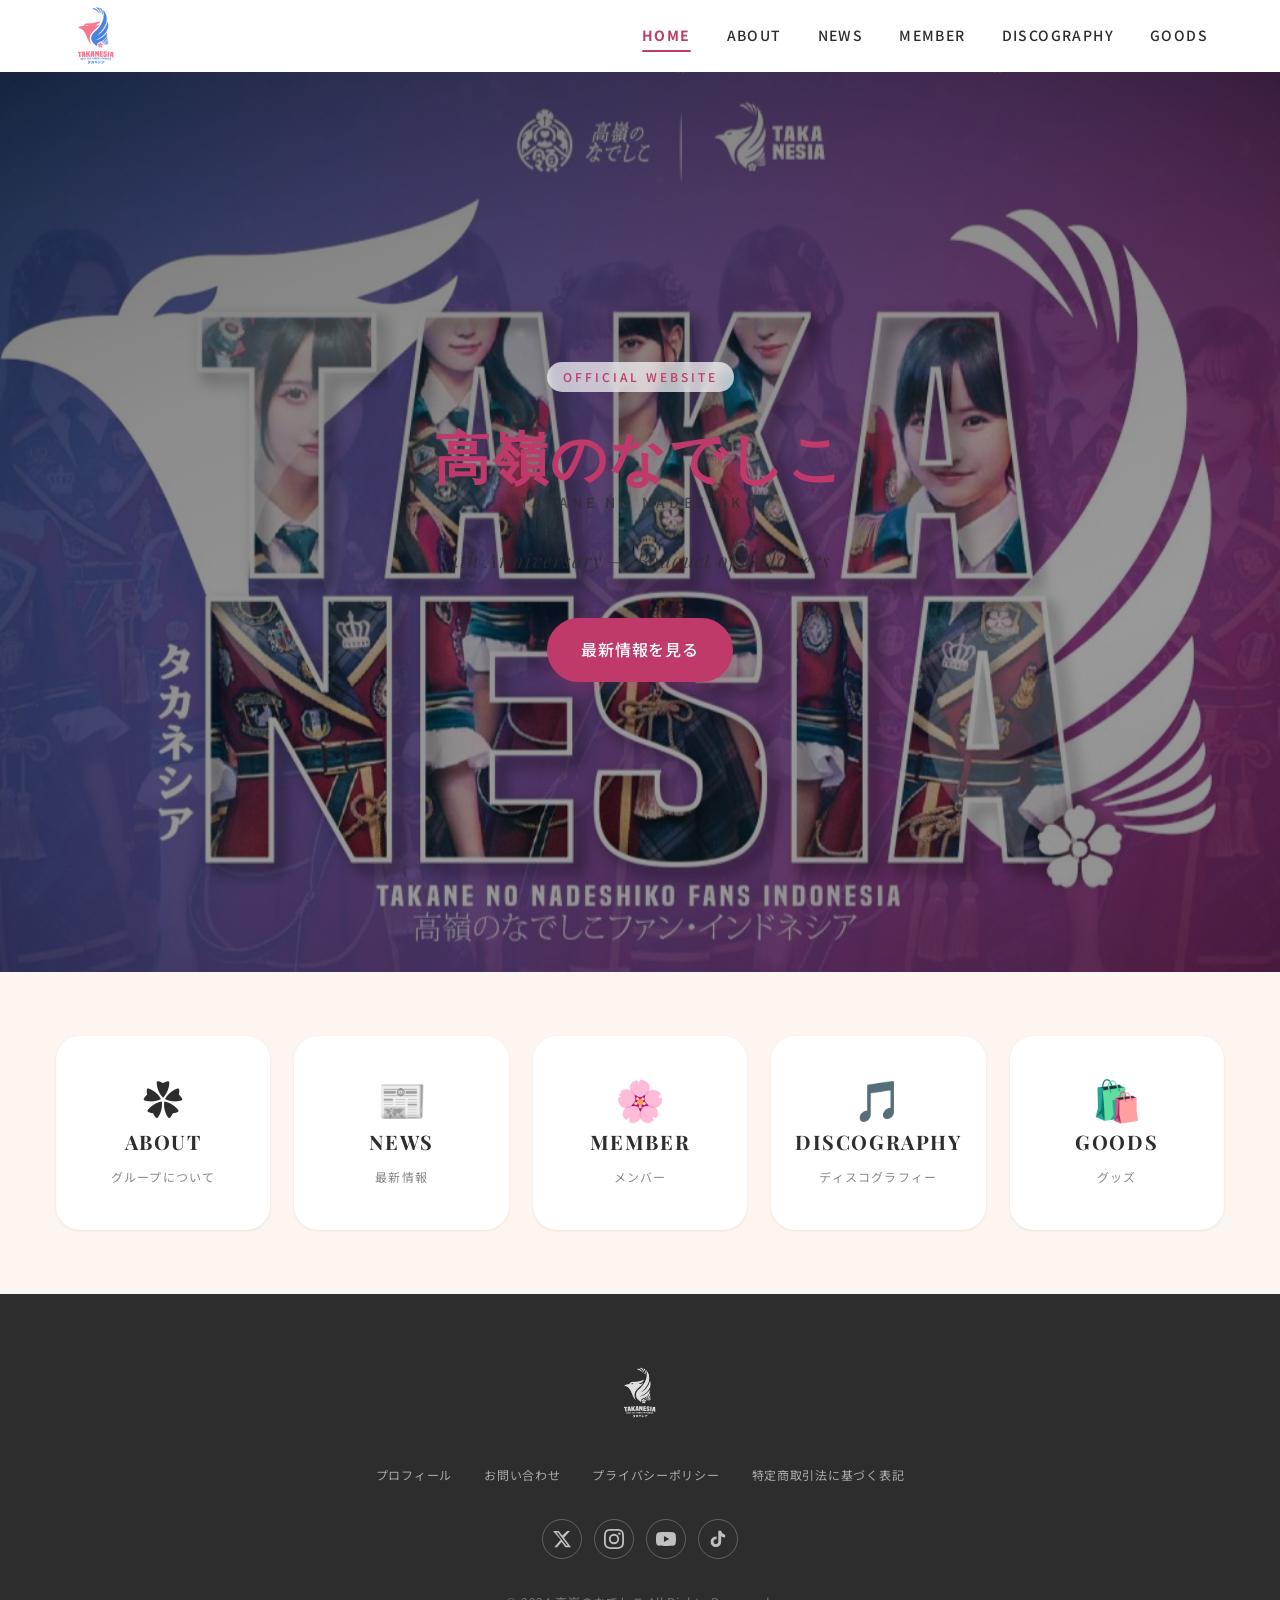
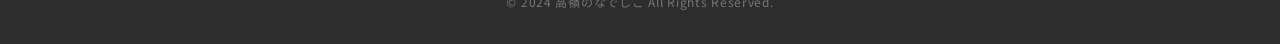
==== index.html @ 3f60deb9 "sementara segini" ====
<!DOCTYPE html>
<!-- [ROOT] HTML5 document declaration -->
<html lang="ja">
<!-- [HEAD] Document metadata -->
<head>
  <!-- [META] Character encoding — UTF-8 supports Japanese characters -->
  <meta charset="UTF-8" />
  <!-- [META] Responsive viewport — scales correctly on mobile devices -->
  <meta name="viewport" content="width=device-width, initial-scale=1.0" />
  <!-- [META] SEO description -->
  <meta name="description" content="高嶺のなでしこ 公式ウェブサイト — 最新情報・メンバー・ディスコグラフィー" />
  <!-- [TITLE] Browser tab title -->
  <title>【公式】タカネシア</title>
  <!-- [LINK] Google Fonts — Noto Sans JP for Japanese text, Playfair Display for decorative headings -->
  <link rel="preconnect" href="https://fonts.googleapis.com" />
  <link rel="preconnect" href="https://fonts.gstatic.com" crossorigin />
  <link href="https://fonts.googleapis.com/css2?family=Noto+Sans+JP:wght@300;400;500;700&family=Playfair+Display:ital,wght@0,400;0,700;1,400&display=swap" rel="stylesheet" />
  <!-- [LINK] External stylesheet -->
  <link rel="stylesheet" href="style.css" />
</head>

<!-- [BODY] Main document body -->
<body>

  <!-- ============================================================
       HEADER / NAVIGATION
       Sticky top bar with logo and main nav links.
       ============================================================ -->
  <header class="site-header" id="siteHeader" role="banner">
    <!-- [HEADER INNER] Max-width wrapper to center content -->
    <div class="header-inner">

      <!-- [LOGO] Site identity — clicking returns to top of page -->
      <a href="#" class="logo" aria-label="高嶺のなでしこ 公式サイト トップへ">
        <!-- [LOGO IMAGE] logo.png from the img folder -->
        <img src="img/logo.png" alt="高嶺のなでしこ TAKANE NO NADESHIKO" class="logo-img" />
      </a>

      <!-- [HAMBURGER BUTTON] Visible only on mobile — toggles nav menu -->
      <button class="hamburger" id="hamburgerBtn" aria-label="メニューを開く" aria-expanded="false" aria-controls="mainNav">
        <!-- [HAMBURGER LINES] Three spans form the ☰ icon, animated to ✕ when open -->
        <span></span>
        <span></span>
        <span></span>
      </button>

      <!-- [MAIN NAV] Primary navigation links -->
      <nav class="main-nav" id="mainNav" role="navigation" aria-label="メインナビゲーション">
        <ul class="nav-list" role="list">
          <!-- [NAV ITEM] Each li links to its own dedicated page -->
          <li><a href="index.html" class="nav-link nav-link--active">HOME</a></li>
          <li><a href="about.html" class="nav-link">ABOUT</a></li>
          <li><a href="news.html" class="nav-link">NEWS</a></li>
          <li><a href="member.html" class="nav-link">MEMBER</a></li>
          <li><a href="discography.html" class="nav-link">DISCOGRAPHY</a></li>
          <li><a href="goods.html" class="nav-link">GOODS</a></li>
        </ul>
      </nav>

    </div><!-- /.header-inner -->
  </header>

  <!-- ============================================================
       HERO SECTION
       Full-viewport visual splash with group name and tagline.
       ============================================================ -->
  <section class="hero" id="hero" aria-label="ヒーローセクション">
    <!-- [HERO BG] Decorative background layer — gradient + pattern via CSS -->
    <div class="hero-bg" aria-hidden="true"></div>

    <!-- [HERO PETALS] Animated falling sakura petals (rendered by JS) -->
    <div class="hero-petals" id="heroPetals" aria-hidden="true"></div>

    <!-- [HERO CONTENT] Centered text overlay -->
    <div class="hero-content">
      <!-- [HERO EYEBROW] Small label above the main title -->
      <p class="hero-eyebrow">OFFICIAL WEBSITE</p>
      <!-- [HERO TITLE] Group name as the primary heading -->
      <h1 class="hero-title">
        <span class="hero-title-jp">高嶺のなでしこ</span>
        <span class="hero-title-en">TAKANE NO NADESHIKO</span>
      </h1>
      <!-- [HERO TAGLINE] Short descriptive phrase -->
      <p class="hero-tagline">4th Anniversary — Bouquet of 9 Flowers</p>
      <!-- [HERO CTA] Call-to-action button linking to news -->
      <a href="news.html" class="btn btn--primary hero-cta">最新情報を見る</a>
    </div>

  </section>

  <!-- ============================================================
       MAIN CONTENT
       Section cards — each links to its own dedicated page.
       ============================================================ -->
  <main id="mainContent" role="main">

    <!-- ----------------------------------------------------------
         SECTION CARDS
         A grid of clickable cards, one per section page.
         ---------------------------------------------------------- -->
    <section class="section section-cards-section" aria-label="セクション一覧">
      <div class="section-cards-grid">

        <!-- [CARD] ABOUT -->
        <a href="about.html" class="section-card">
          <div class="section-card-icon" aria-hidden="true">✿</div>
          <h2 class="section-card-title">ABOUT</h2>
          <p class="section-card-sub">グループについて</p>
        </a>

        <!-- [CARD] NEWS -->
        <a href="news.html" class="section-card">
          <div class="section-card-icon" aria-hidden="true">📰</div>
          <h2 class="section-card-title">NEWS</h2>
          <p class="section-card-sub">最新情報</p>
        </a>

        <!-- [CARD] MEMBER -->
        <a href="member.html" class="section-card">
          <div class="section-card-icon" aria-hidden="true">🌸</div>
          <h2 class="section-card-title">MEMBER</h2>
          <p class="section-card-sub">メンバー</p>
        </a>

        <!-- [CARD] DISCOGRAPHY -->
        <a href="discography.html" class="section-card">
          <div class="section-card-icon" aria-hidden="true">🎵</div>
          <h2 class="section-card-title">DISCOGRAPHY</h2>
          <p class="section-card-sub">ディスコグラフィー</p>
        </a>

        <!-- [CARD] GOODS -->
        <a href="goods.html" class="section-card">
          <div class="section-card-icon" aria-hidden="true">🛍️</div>
          <h2 class="section-card-title">GOODS</h2>
          <p class="section-card-sub">グッズ</p>
        </a>

      </div>
    </section>

  </main><!-- /#mainContent -->

  <!-- ============================================================
       FOOTER
       Site-wide footer with links, social icons, and copyright.
       ============================================================ -->
  <footer class="site-footer" role="contentinfo">
    <!-- [FOOTER INNER] Max-width wrapper -->
    <div class="footer-inner">

      <!-- [FOOTER LOGO] Logo image repeated for brand reinforcement -->
      <div class="footer-logo">
        <img src="img/logo.png" alt="高嶺のなでしこ TAKANE NO NADESHIKO" class="footer-logo-img" />
      </div>

      <!-- [FOOTER NAV] Secondary navigation links -->
      <nav class="footer-nav" aria-label="フッターナビゲーション">
        <ul role="list">
          <li><a href="#">プロフィール</a></li>
          <li><a href="#">お問い合わせ</a></li>
          <li><a href="#">プライバシーポリシー</a></li>
          <li><a href="#">特定商取引法に基づく表記</a></li>
        </ul>
      </nav>

      <!-- [SOCIAL LINKS] External social media links -->
      <div class="social-links" aria-label="SNSリンク">
        <!-- [SOCIAL LINK] Each anchor opens in a new tab -->
        <a href="#" class="social-link" aria-label="Twitter / X" target="_blank" rel="noopener noreferrer">
          <!-- SVG X (Twitter) icon -->
          <svg viewBox="0 0 24 24" fill="currentColor" aria-hidden="true" width="20" height="20">
            <path d="M18.244 2.25h3.308l-7.227 8.26 8.502 11.24H16.17l-4.714-6.231-5.401 6.231H2.746l7.73-8.835L1.254 2.25H8.08l4.253 5.622zm-1.161 17.52h1.833L7.084 4.126H5.117z"/>
          </svg>
        </a>
        <a href="#" class="social-link" aria-label="Instagram" target="_blank" rel="noopener noreferrer">
          <!-- SVG Instagram icon -->
          <svg viewBox="0 0 24 24" fill="currentColor" aria-hidden="true" width="20" height="20">
            <path d="M12 2.163c3.204 0 3.584.012 4.85.07 3.252.148 4.771 1.691 4.919 4.919.058 1.265.069 1.645.069 4.849 0 3.205-.012 3.584-.069 4.849-.149 3.225-1.664 4.771-4.919 4.919-1.266.058-1.644.07-4.85.07-3.204 0-3.584-.012-4.849-.07-3.26-.149-4.771-1.699-4.919-4.92-.058-1.265-.07-1.644-.07-4.849 0-3.204.013-3.583.07-4.849.149-3.227 1.664-4.771 4.919-4.919 1.266-.057 1.645-.069 4.849-.069zM12 0C8.741 0 8.333.014 7.053.072 2.695.272.273 2.69.073 7.052.014 8.333 0 8.741 0 12c0 3.259.014 3.668.072 4.948.2 4.358 2.618 6.78 6.98 6.98C8.333 23.986 8.741 24 12 24c3.259 0 3.668-.014 4.948-.072 4.354-.2 6.782-2.618 6.979-6.98.059-1.28.073-1.689.073-4.948 0-3.259-.014-3.667-.072-4.947-.196-4.354-2.617-6.78-6.979-6.98C15.668.014 15.259 0 12 0zm0 5.838a6.162 6.162 0 100 12.324 6.162 6.162 0 000-12.324zM12 16a4 4 0 110-8 4 4 0 010 8zm6.406-11.845a1.44 1.44 0 100 2.881 1.44 1.44 0 000-2.881z"/>
          </svg>
        </a>
        <a href="#" class="social-link" aria-label="YouTube" target="_blank" rel="noopener noreferrer">
          <!-- SVG YouTube icon -->
          <svg viewBox="0 0 24 24" fill="currentColor" aria-hidden="true" width="20" height="20">
            <path d="M23.498 6.186a3.016 3.016 0 00-2.122-2.136C19.505 3.545 12 3.545 12 3.545s-7.505 0-9.377.505A3.017 3.017 0 00.502 6.186C0 8.07 0 12 0 12s0 3.93.502 5.814a3.016 3.016 0 002.122 2.136c1.871.505 9.376.505 9.376.505s7.505 0 9.377-.505a3.015 3.015 0 002.122-2.136C24 15.93 24 12 24 12s0-3.93-.502-5.814zM9.545 15.568V8.432L15.818 12l-6.273 3.568z"/>
          </svg>
        </a>
        <a href="#" class="social-link" aria-label="TikTok" target="_blank" rel="noopener noreferrer">
          <!-- SVG TikTok icon -->
          <svg viewBox="0 0 24 24" fill="currentColor" aria-hidden="true" width="20" height="20">
            <path d="M19.59 6.69a4.83 4.83 0 01-3.77-4.25V2h-3.45v13.67a2.89 2.89 0 01-2.88 2.5 2.89 2.89 0 01-2.89-2.89 2.89 2.89 0 012.89-2.89c.28 0 .54.04.79.1V9.01a6.33 6.33 0 00-.79-.05 6.34 6.34 0 00-6.34 6.34 6.34 6.34 0 006.34 6.34 6.34 6.34 0 006.33-6.34V8.69a8.18 8.18 0 004.78 1.52V6.76a4.85 4.85 0 01-1.01-.07z"/>
          </svg>
        </a>
      </div>

      <!-- [COPYRIGHT] Legal copyright notice -->
      <p class="copyright">&copy; 2024 高嶺のなでしこ All Rights Reserved.</p>

    </div><!-- /.footer-inner -->
  </footer>

  <!-- [BACK TO TOP] Fixed button that appears after scrolling down -->
  <button class="back-to-top" id="backToTop" aria-label="ページトップへ戻る" hidden>
    &#8593;
  </button>

  <!-- [SCRIPT] Main JavaScript file — loaded at end of body for performance -->
  <script src="main.js"></script>

</body>
</html>
---- style.css ----
��/ *  
   *   = = = = = = = = = = = = = = = = = = = = = = = = = = = = = = = = = = = = = = = = = = = = = = = = = = = = = = = = = = = =  
   *     ؚ�]n0j0g0W0S0     O F F I C I A L   W E B S I T E   S T Y L E S H E E T  
   *     s t y l e . c s s  
   *  
   *     T a b l e   o f   C o n t e n t s :  
   *       1 .   C S S   R E S E T   &   C U S T O M   P R O P E R T I E S  
   *       2 .   B A S E   T Y P O G R A P H Y  
   *       3 .   U T I L I T Y   C L A S S E S  
   *       4 .   S I T E   H E A D E R  
   *       5 .   H E R O   S E C T I O N  
   *       6 .   N E W S   S E C T I O N  
   *       7 .   M E M B E R   S E C T I O N  
   *       8 .   D I S C O G R A P H Y   S E C T I O N  
   *       9 .   G O O D S   S E C T I O N  
   *     1 0 .   S I T E   F O O T E R  
   *     1 1 .   B A C K   T O   T O P   B U T T O N  
   *     1 2 .   A N I M A T I O N S  
   *     1 3 .   M E D I A   Q U E R I E S  
   *   = = = = = = = = = = = = = = = = = = = = = = = = = = = = = = = = = = = = = = = = = = = = = = = = = = = = = = = = = = = =  
   * /  
  
 / *   = = = = = = = = = = = = = = = = = = = = = = = = = = = = = = = = = = = = = = = = = = = = = = = = = = = = = = = = = = = =  
       1 .   C S S   R E S E T   &   C U S T O M   P R O P E R T I E S  
       = = = = = = = = = = = = = = = = = = = = = = = = = = = = = = = = = = = = = = = = = = = = = = = = = = = = = = = = = = = =   * /  
  
 / *   - - -   B o x - s i z i n g   r e s e t :   a l l   e l e m e n t s   i n c l u d e   p a d d i n g / b o r d e r   i n   t h e i r   w i d t h   - - -   * /  
 * ,  
 * : : b e f o r e ,  
 * : : a f t e r   {  
     b o x - s i z i n g :   b o r d e r - b o x ;  
     m a r g i n :   0 ;  
     p a d d i n g :   0 ;  
 }  
  
 / *   - - -   R e m o v e   d e f a u l t   l i s t   s t y l e s   w h e r e   s e m a n t i c   l i s t s   a r e   u s e d   d e c o r a t i v e l y   - - -   * /  
 u l [ r o l e = " l i s t " ] ,  
 o l [ r o l e = " l i s t " ]   {  
     l i s t - s t y l e :   n o n e ;  
 }  
  
 / *   - - -   S m o o t h   s c r o l l i n g   f o r   t h e   w h o l e   p a g e   - - -   * /  
 h t m l   {  
     s c r o l l - b e h a v i o r :   s m o o t h ;  
     o v e r f l o w - x :   h i d d e n ;   / *   p r e v e n t   a n y   e l e m e n t   f r o m   c a u s i n g   a   h o r i z o n t a l   s c r o l l b a r   * /  
 }  
  
 b o d y   {  
     o v e r f l o w - x :   h i d d e n ;   / *   b e l t - a n d - s u s p e n d e r s :   b l o c k   h o r i z o n t a l   o v e r f l o w   a t   b o d y   l e v e l   * /  
 }  
  
 / *   - - -   C S S   C u s t o m   P r o p e r t i e s   ( d e s i g n   t o k e n s )   - - -   * /  
 : r o o t   {  
     / *   C o l o r   p a l e t t e   * /  
     - - c o l o r - p i n k :               # f 9 a 8 c 9 ;       / *   s o f t   p i n k      p r i m a r y   a c c e n t   * /  
     - - c o l o r - r o s e :               # c 0 3 9 6 b ;       / *   d e e p   r o s e      C T A ,   h i g h l i g h t s   * /  
     - - c o l o r - c r e a m :             # f d f 6 f 0 ;       / *   w a r m   c r e a m      s e c t i o n   b a c k g r o u n d s   * /  
     - - c o l o r - c h a r c o a l :       # 2 d 2 d 2 d ;       / *   n e a r - b l a c k      b o d y   t e x t ,   f o o t e r   b g   * /  
     - - c o l o r - w h i t e :             # f f f f f f ;       / *   p u r e   w h i t e   * /  
     - - c o l o r - p i n k - l i g h t :   # f d e 8 f 1 ;       / *   v e r y   l i g h t   p i n k      h o v e r   t i n t s   * /  
     - - c o l o r - r o s e - d a r k :     # 9 e 2 d 5 8 ;       / *   d a r k e r   r o s e      h o v e r   s t a t e s   * /  
     - - c o l o r - m u t e d :             # 8 8 8 8 8 8 ;       / *   m u t e d   g r e y      s e c o n d a r y   t e x t   * /  
     - - c o l o r - b o r d e r :           # e 8 d 5 d f ;       / *   s o f t   p i n k - g r e y      b o r d e r s   * /  
  
     / *   C a t e g o r y   b a d g e   c o l o r s   * /  
     - - c o l o r - c a t - l i v e :       # c 0 3 9 6 b ;  
     - - c o l o r - c a t - e v e n t :     # 7 b 5 e a 7 ;  
     - - c o l o r - c a t - g o o d s :     # 2 e 8 b 5 7 ;  
     - - c o l o r - c a t - i n f o :       # 2 a 7 a b 5 ;  
  
     / *   T y p o g r a p h y   * /  
     - - f o n t - b o d y :                 ' N o t o   S a n s   J P ' ,   s a n s - s e r i f ;  
     - - f o n t - d i s p l a y :           ' P l a y f a i r   D i s p l a y ' ,   s e r i f ;  
  
     / *   F o n t   s i z e s   ( m o b i l e - f i r s t   b a s e )   * /  
     - - f s - x s :       0 . 7 5 r e m ;       / *   1 2 p x   * /  
     - - f s - s m :       0 . 8 7 5 r e m ;     / *   1 4 p x   * /  
     - - f s - b a s e :   1 r e m ;             / *   1 6 p x   * /  
     - - f s - m d :       1 . 1 2 5 r e m ;     / *   1 8 p x   * /  
     - - f s - l g :       1 . 2 5 r e m ;       / *   2 0 p x   * /  
     - - f s - x l :       1 . 5 r e m ;         / *   2 4 p x   * /  
     - - f s - 2 x l :     2 r e m ;             / *   3 2 p x   * /  
     - - f s - 3 x l :     2 . 5 r e m ;         / *   4 0 p x   * /  
     - - f s - 4 x l :     3 . 5 r e m ;         / *   5 6 p x   * /  
  
     / *   S p a c i n g   s c a l e   * /  
     - - s p a c e - 1 :     0 . 2 5 r e m ;  
     - - s p a c e - 2 :     0 . 5 r e m ;  
     - - s p a c e - 3 :     0 . 7 5 r e m ;  
     - - s p a c e - 4 :     1 r e m ;  
     - - s p a c e - 6 :     1 . 5 r e m ;  
     - - s p a c e - 8 :     2 r e m ;  
     - - s p a c e - 1 0 :   2 . 5 r e m ;  
     - - s p a c e - 1 2 :   3 r e m ;  
     - - s p a c e - 1 6 :   4 r e m ;  
     - - s p a c e - 2 0 :   5 r e m ;  
     - - s p a c e - 2 4 :   6 r e m ;  
  
     / *   L a y o u t   * /  
     - - m a x - w i d t h :                 1 2 0 0 p x ;  
     - - h e a d e r - h e i g h t :         6 4 p x ;  
     - - b o r d e r - r a d i u s - s m :   4 p x ;  
     - - b o r d e r - r a d i u s :         8 p x ;  
     - - b o r d e r - r a d i u s - l g :   1 6 p x ;  
     - - b o r d e r - r a d i u s - x l :   2 4 p x ;  
     - - b o r d e r - r a d i u s - p i l l :   9 9 9 p x ;  
  
     / *   S h a d o w s   * /  
     - - s h a d o w - s m :     0   1 p x   3 p x   r g b a ( 0 , 0 , 0 , 0 . 0 8 ) ;  
     - - s h a d o w - m d :     0   4 p x   1 2 p x   r g b a ( 0 , 0 , 0 , 0 . 1 0 ) ;  
     - - s h a d o w - l g :     0   8 p x   2 4 p x   r g b a ( 0 , 0 , 0 , 0 . 1 2 ) ;  
     - - s h a d o w - p i n k :   0   4 p x   1 6 p x   r g b a ( 1 9 2 , 5 7 , 1 0 7 , 0 . 2 5 ) ;  
  
     / *   T r a n s i t i o n s   * /  
     - - t r a n s i t i o n - f a s t :       1 5 0 m s   e a s e ;  
     - - t r a n s i t i o n - b a s e :       2 5 0 m s   e a s e ;  
     - - t r a n s i t i o n - s l o w :       4 0 0 m s   e a s e ;  
 }  
  
 / *   = = = = = = = = = = = = = = = = = = = = = = = = = = = = = = = = = = = = = = = = = = = = = = = = = = = = = = = = = = = =  
       2 .   B A S E   T Y P O G R A P H Y  
       = = = = = = = = = = = = = = = = = = = = = = = = = = = = = = = = = = = = = = = = = = = = = = = = = = = = = = = = = = = =   * /  
  
 / *   - - -   B o d y :   d e f a u l t   f o n t ,   c o l o r ,   a n d   l i n e - h e i g h t   f o r   r e a d a b i l i t y   - - -   * /  
 b o d y   {  
     f o n t - f a m i l y :   v a r ( - - f o n t - b o d y ) ;  
     f o n t - s i z e :   v a r ( - - f s - b a s e ) ;  
     c o l o r :   v a r ( - - c o l o r - c h a r c o a l ) ;  
     b a c k g r o u n d - c o l o r :   v a r ( - - c o l o r - w h i t e ) ;  
     l i n e - h e i g h t :   1 . 7 ;                       / *   g e n e r o u s   l i n e - h e i g h t   f o r   J a p a n e s e   t e x t   r e a d a b i l i t y   * /  
     - w e b k i t - f o n t - s m o o t h i n g :   a n t i a l i a s e d ;  
     - m o z - o s x - f o n t - s m o o t h i n g :   g r a y s c a l e ;  
 }  
  
 / *   - - -   H e a d i n g s :   u s e   d i s p l a y   f o n t   f o r   d e c o r a t i v e   h e a d i n g s   - - -   * /  
 h 1 ,   h 2 ,   h 3 ,   h 4 ,   h 5 ,   h 6   {  
     f o n t - f a m i l y :   v a r ( - - f o n t - d i s p l a y ) ;  
     f o n t - w e i g h t :   7 0 0 ;  
     l i n e - h e i g h t :   1 . 2 ;  
     c o l o r :   v a r ( - - c o l o r - c h a r c o a l ) ;  
 }  
  
 / *   - - -   P a r a g r a p h   s p a c i n g   - - -   * /  
 p   {  
     l i n e - h e i g h t :   1 . 8 ;                       / *   e x t r a   l e a d i n g   f o r   J a p a n e s e   m i x e d - s c r i p t   p a r a g r a p h s   * /  
 }  
  
 / *   - - -   L i n k s :   i n h e r i t   c o l o r ,   r e m o v e   u n d e r l i n e   b y   d e f a u l t   - - -   * /  
 a   {  
     c o l o r :   v a r ( - - c o l o r - r o s e ) ;  
     t e x t - d e c o r a t i o n :   n o n e ;  
     t r a n s i t i o n :   c o l o r   v a r ( - - t r a n s i t i o n - f a s t ) ;  
 }  
  
 a : h o v e r ,  
 a : f o c u s - v i s i b l e   {  
     c o l o r :   v a r ( - - c o l o r - r o s e - d a r k ) ;  
     t e x t - d e c o r a t i o n :   u n d e r l i n e ;  
 }  
  
 / *   - - -   F o c u s   r i n g :   v i s i b l e   f o r   k e y b o a r d   n a v i g a t i o n   - - -   * /  
 : f o c u s - v i s i b l e   {  
     o u t l i n e :   2 p x   s o l i d   v a r ( - - c o l o r - r o s e ) ;  
     o u t l i n e - o f f s e t :   3 p x ;  
     b o r d e r - r a d i u s :   v a r ( - - b o r d e r - r a d i u s - s m ) ;  
 }  
  
 / *   - - -   I m a g e s :   r e s p o n s i v e   b y   d e f a u l t   - - -   * /  
 i m g   {  
     m a x - w i d t h :   1 0 0 % ;  
     h e i g h t :   a u t o ;  
     d i s p l a y :   b l o c k ;  
 }  
  
 / *   - - -   J a p a n e s e   t e x t :   e n s u r e   p r o p e r   l i n e - b r e a k   b e h a v i o r   - - -   * /  
 : l a n g ( j a )   {  
     w o r d - b r e a k :   b r e a k - a l l ;             / *   a l l o w   b r e a k s   a t   a n y   c h a r a c t e r   f o r   C J K   * /  
     o v e r f l o w - w r a p :   b r e a k - w o r d ;  
 }  
  
 / *   = = = = = = = = = = = = = = = = = = = = = = = = = = = = = = = = = = = = = = = = = = = = = = = = = = = = = = = = = = = =  
       3 .   U T I L I T Y   C L A S S E S  
       = = = = = = = = = = = = = = = = = = = = = = = = = = = = = = = = = = = = = = = = = = = = = = = = = = = = = = = = = = = =   * /  
  
 / *   - - -   . b t n :   b a s e   b u t t o n   s t y l e s   s h a r e d   b y   a l l   v a r i a n t s   - - -   * /  
 . b t n   {  
     d i s p l a y :   i n l i n e - f l e x ;  
     a l i g n - i t e m s :   c e n t e r ;  
     j u s t i f y - c o n t e n t :   c e n t e r ;  
     g a p :   v a r ( - - s p a c e - 2 ) ;  
     p a d d i n g :   v a r ( - - s p a c e - 3 )   v a r ( - - s p a c e - 6 ) ;  
     f o n t - f a m i l y :   v a r ( - - f o n t - b o d y ) ;  
     f o n t - s i z e :   v a r ( - - f s - s m ) ;  
     f o n t - w e i g h t :   5 0 0 ;  
     l e t t e r - s p a c i n g :   0 . 0 5 e m ;  
     b o r d e r :   2 p x   s o l i d   t r a n s p a r e n t ;  
     b o r d e r - r a d i u s :   v a r ( - - b o r d e r - r a d i u s - p i l l ) ;  
     c u r s o r :   p o i n t e r ;  
     t e x t - d e c o r a t i o n :   n o n e ;  
     t r a n s i t i o n :  
         b a c k g r o u n d - c o l o r   v a r ( - - t r a n s i t i o n - b a s e ) ,  
         c o l o r   v a r ( - - t r a n s i t i o n - b a s e ) ,  
         b o r d e r - c o l o r   v a r ( - - t r a n s i t i o n - b a s e ) ,  
         t r a n s f o r m   v a r ( - - t r a n s i t i o n - f a s t ) ,  
         b o x - s h a d o w   v a r ( - - t r a n s i t i o n - b a s e ) ;  
     w h i t e - s p a c e :   n o w r a p ;  
     u s e r - s e l e c t :   n o n e ;  
 }  
  
 . b t n : h o v e r   {  
     t r a n s f o r m :   t r a n s l a t e Y ( - 2 p x ) ;       / *   s u b t l e   l i f t   o n   h o v e r   * /  
     t e x t - d e c o r a t i o n :   n o n e ;  
 }  
  
 . b t n : a c t i v e   {  
     t r a n s f o r m :   t r a n s l a t e Y ( 0 ) ;             / *   p r e s s - d o w n   f e e d b a c k   * /  
 }  
  
 / *   - - -   . b t n - - p r i m a r y :   f i l l e d   p i n k / r o s e   b u t t o n   - - -   * /  
 . b t n - - p r i m a r y   {  
     b a c k g r o u n d - c o l o r :   v a r ( - - c o l o r - r o s e ) ;  
     c o l o r :   v a r ( - - c o l o r - w h i t e ) ;  
     b o r d e r - c o l o r :   v a r ( - - c o l o r - r o s e ) ;  
     b o x - s h a d o w :   v a r ( - - s h a d o w - p i n k ) ;  
 }  
  
 . b t n - - p r i m a r y : h o v e r ,  
 . b t n - - p r i m a r y : f o c u s - v i s i b l e   {  
     b a c k g r o u n d - c o l o r :   v a r ( - - c o l o r - r o s e - d a r k ) ;  
     b o r d e r - c o l o r :   v a r ( - - c o l o r - r o s e - d a r k ) ;  
     c o l o r :   v a r ( - - c o l o r - w h i t e ) ;  
     b o x - s h a d o w :   0   6 p x   2 0 p x   r g b a ( 1 9 2 , 5 7 , 1 0 7 , 0 . 3 5 ) ;  
 }  
  
 / *   - - -   . b t n - - o u t l i n e :   t r a n s p a r e n t   w i t h   r o s e   b o r d e r   - - -   * /  
 . b t n - - o u t l i n e   {  
     b a c k g r o u n d - c o l o r :   t r a n s p a r e n t ;  
     c o l o r :   v a r ( - - c o l o r - r o s e ) ;  
     b o r d e r - c o l o r :   v a r ( - - c o l o r - r o s e ) ;  
 }  
  
 . b t n - - o u t l i n e : h o v e r ,  
 . b t n - - o u t l i n e : f o c u s - v i s i b l e   {  
     b a c k g r o u n d - c o l o r :   v a r ( - - c o l o r - r o s e ) ;  
     c o l o r :   v a r ( - - c o l o r - w h i t e ) ;  
 }  
  
 / *   - - -   . b t n - - w h i t e :   w h i t e - f i l l e d   b u t t o n   ( u s e d   o n   d a r k / c o l o r e d   b a c k g r o u n d s )   - - -   * /  
 . b t n - - w h i t e   {  
     b a c k g r o u n d - c o l o r :   v a r ( - - c o l o r - w h i t e ) ;  
     c o l o r :   v a r ( - - c o l o r - r o s e ) ;  
     b o r d e r - c o l o r :   v a r ( - - c o l o r - w h i t e ) ;  
 }  
  
 . b t n - - w h i t e : h o v e r ,  
 . b t n - - w h i t e : f o c u s - v i s i b l e   {  
     b a c k g r o u n d - c o l o r :   v a r ( - - c o l o r - p i n k - l i g h t ) ;  
     c o l o r :   v a r ( - - c o l o r - r o s e - d a r k ) ;  
 }  
  
 / *   - - -   . s e c t i o n :   s t a n d a r d   v e r t i c a l   p a d d i n g   w r a p p e r   f o r   a l l   p a g e   s e c t i o n s   - - -   * /  
 . s e c t i o n   {  
     p a d d i n g :   v a r ( - - s p a c e - 1 6 )   v a r ( - - s p a c e - 4 ) ;  
     o p a c i t y :   0 ;                                         / *   i n i t i a l   s t a t e   f o r   f a d e - i n - u p   a n i m a t i o n   * /  
     t r a n s f o r m :   t r a n s l a t e Y ( 2 4 p x ) ;  
     t r a n s i t i o n :  
         o p a c i t y   v a r ( - - t r a n s i t i o n - s l o w ) ,  
         t r a n s f o r m   v a r ( - - t r a n s i t i o n - s l o w ) ;  
 }  
  
 / *   W h e n   J S   a d d s   . i s - v i s i b l e ,   t h e   s e c t i o n   f a d e s   i n   * /  
 . s e c t i o n . i s - v i s i b l e   {  
     o p a c i t y :   1 ;  
     t r a n s f o r m :   t r a n s l a t e Y ( 0 ) ;  
 }  
  
 / *   - - -   . s e c t i o n - h e a d e r :   c e n t e r e d   h e a d i n g   b l o c k   a b o v e   s e c t i o n   c o n t e n t   - - -   * /  
 . s e c t i o n - h e a d e r   {  
     t e x t - a l i g n :   c e n t e r ;  
     m a r g i n - b o t t o m :   v a r ( - - s p a c e - 1 0 ) ;  
 }  
  
 / *   - - -   . s e c t i o n - t i t l e :   l a r g e   s e c t i o n   h e a d i n g   w i t h   d e c o r a t i v e   u n d e r l i n e   - - -   * /  
 . s e c t i o n - t i t l e   {  
     f o n t - f a m i l y :   v a r ( - - f o n t - d i s p l a y ) ;  
     f o n t - s i z e :   v a r ( - - f s - 2 x l ) ;  
     f o n t - w e i g h t :   7 0 0 ;  
     c o l o r :   v a r ( - - c o l o r - c h a r c o a l ) ;  
     l e t t e r - s p a c i n g :   0 . 0 8 e m ;  
     t e x t - t r a n s f o r m :   u p p e r c a s e ;  
     p o s i t i o n :   r e l a t i v e ;  
     d i s p l a y :   i n l i n e - b l o c k ;  
     p a d d i n g - b o t t o m :   v a r ( - - s p a c e - 3 ) ;  
 }  
  
 / *   D e c o r a t i v e   u n d e r l i n e :   a   c e n t e r e d   p i n k   b a r   b e l o w   t h e   t i t l e   * /  
 . s e c t i o n - t i t l e : : a f t e r   {  
     c o n t e n t :   ' ' ;  
     p o s i t i o n :   a b s o l u t e ;  
     b o t t o m :   0 ;  
     l e f t :   5 0 % ;  
     t r a n s f o r m :   t r a n s l a t e X ( - 5 0 % ) ;  
     w i d t h :   4 8 p x ;  
     h e i g h t :   3 p x ;  
     b a c k g r o u n d :   l i n e a r - g r a d i e n t ( 9 0 d e g ,   v a r ( - - c o l o r - p i n k ) ,   v a r ( - - c o l o r - r o s e ) ) ;  
     b o r d e r - r a d i u s :   v a r ( - - b o r d e r - r a d i u s - p i l l ) ;  
 }  
  
 / *   - - -   . s e c t i o n - s u b t i t l e :   s m a l l   J a p a n e s e   s u b t i t l e   b e l o w   t h e   t i t l e   - - -   * /  
 . s e c t i o n - s u b t i t l e   {  
     f o n t - f a m i l y :   v a r ( - - f o n t - b o d y ) ;  
     f o n t - s i z e :   v a r ( - - f s - s m ) ;  
     c o l o r :   v a r ( - - c o l o r - m u t e d ) ;  
     l e t t e r - s p a c i n g :   0 . 1 2 e m ;  
     m a r g i n - t o p :   v a r ( - - s p a c e - 3 ) ;  
 }  
  
 / *   - - -   M a x - w i d t h   c o n t a i n e r   u s e d   i n s i d e   s e c t i o n s   - - -   * /  
 . c o n t a i n e r   {  
     m a x - w i d t h :   v a r ( - - m a x - w i d t h ) ;  
     m a r g i n - i n l i n e :   a u t o ;  
     p a d d i n g - i n l i n e :   v a r ( - - s p a c e - 4 ) ;  
 }  
  
 / *   = = = = = = = = = = = = = = = = = = = = = = = = = = = = = = = = = = = = = = = = = = = = = = = = = = = = = = = = = = = =  
       4 .   S I T E   H E A D E R  
       S t i c k y   n a v i g a t i o n   b a r   w i t h   l o g o   a n d   m a i n   n a v   l i n k s .  
       = = = = = = = = = = = = = = = = = = = = = = = = = = = = = = = = = = = = = = = = = = = = = = = = = = = = = = = = = = = =   * /  
  
 / *   - - -   O u t e r   h e a d e r :   s t i c k y ,   w h i t e   b a c k g r o u n d   - - -   * /  
 . s i t e - h e a d e r   {  
     p o s i t i o n :   s t i c k y ;  
     t o p :   0 ;  
     z - i n d e x :   1 0 0 ;  
     b a c k g r o u n d - c o l o r :   v a r ( - - c o l o r - w h i t e ) ;  
     h e i g h t :   v a r ( - - h e a d e r - h e i g h t ) ;  
     t r a n s i t i o n :   b o x - s h a d o w   v a r ( - - t r a n s i t i o n - b a s e ) ;  
 }  
  
 / *   W h e n   J S   a d d s   . s i t e - h e a d e r - - s c r o l l e d   ( a f t e r   h e r o   p a s s e s ) ,   s h o w   s h a d o w   * /  
 . s i t e - h e a d e r - - s c r o l l e d   {  
     b o x - s h a d o w :   v a r ( - - s h a d o w - m d ) ;  
 }  
  
 / *   - - -   H e a d e r   i n n e r :   f l e x   r o w ,   m a x - w i d t h   c e n t e r e d   - - -   * /  
 . h e a d e r - i n n e r   {  
     m a x - w i d t h :   v a r ( - - m a x - w i d t h ) ;  
     m a r g i n - i n l i n e :   a u t o ;  
     p a d d i n g - i n l i n e :   v a r ( - - s p a c e - 4 ) ;  
     h e i g h t :   1 0 0 % ;  
     d i s p l a y :   f l e x ;  
     a l i g n - i t e m s :   c e n t e r ;  
     j u s t i f y - c o n t e n t :   s p a c e - b e t w e e n ;  
     g a p :   v a r ( - - s p a c e - 4 ) ;  
 }  
  
 / *   - - -   L o g o :   i m a g e   m a r k   - - -   * /  
 . l o g o   {  
     d i s p l a y :   f l e x ;  
     a l i g n - i t e m s :   c e n t e r ;  
     t e x t - d e c o r a t i o n :   n o n e ;  
     f l e x - s h r i n k :   0 ;  
 }  
  
 . l o g o : h o v e r   {  
     t e x t - d e c o r a t i o n :   n o n e ;  
     o p a c i t y :   0 . 8 5 ;  
 }  
  
 / *   L o g o   i m a g e :   c o n s t r a i n e d   h e i g h t   t o   f i t   t h e   h e a d e r   * /  
 . l o g o - i m g   {  
     h e i g h t :   8 0 p x ;               / *   f i t s   n e a t l y   i n s i d e   t h e   6 4 p x   h e a d e r   * /  
     w i d t h :   a u t o ;                 / *   p r e s e r v e   a s p e c t   r a t i o   * /  
     d i s p l a y :   b l o c k ;  
     o b j e c t - f i t :   c o n t a i n ;  
 }  
  
 / *   - - -   H a m b u r g e r   b u t t o n :   3 - l i n e   i c o n ,   m o b i l e   o n l y   - - -   * /  
 . h a m b u r g e r   {  
     d i s p l a y :   f l e x ;                               / *   s h o w n   o n   m o b i l e ,   h i d d e n   o n   d e s k t o p   v i a   m e d i a   q u e r y   * /  
     f l e x - d i r e c t i o n :   c o l u m n ;  
     j u s t i f y - c o n t e n t :   c e n t e r ;  
     g a p :   5 p x ;  
     w i d t h :   4 0 p x ;  
     h e i g h t :   4 0 p x ;  
     p a d d i n g :   v a r ( - - s p a c e - 2 ) ;  
     b a c k g r o u n d :   n o n e ;  
     b o r d e r :   n o n e ;  
     c u r s o r :   p o i n t e r ;  
     b o r d e r - r a d i u s :   v a r ( - - b o r d e r - r a d i u s - s m ) ;  
     t r a n s i t i o n :   b a c k g r o u n d - c o l o r   v a r ( - - t r a n s i t i o n - f a s t ) ;  
     f l e x - s h r i n k :   0 ;  
 }  
  
 . h a m b u r g e r : h o v e r   {  
     b a c k g r o u n d - c o l o r :   v a r ( - - c o l o r - p i n k - l i g h t ) ;  
 }  
  
 / *   E a c h   s p a n   i s   o n e   h o r i z o n t a l   l i n e   o f   t h e   h a m b u r g e r   i c o n   * /  
 . h a m b u r g e r   s p a n   {  
     d i s p l a y :   b l o c k ;  
     w i d t h :   1 0 0 % ;  
     h e i g h t :   2 p x ;  
     b a c k g r o u n d - c o l o r :   v a r ( - - c o l o r - c h a r c o a l ) ;  
     b o r d e r - r a d i u s :   v a r ( - - b o r d e r - r a d i u s - p i l l ) ;  
     t r a n s i t i o n :  
         t r a n s f o r m   v a r ( - - t r a n s i t i o n - b a s e ) ,  
         o p a c i t y   v a r ( - - t r a n s i t i o n - b a s e ) ;  
     t r a n s f o r m - o r i g i n :   c e n t e r ;  
 }  
  
 / *   A n i m a t e   h a m b u r g e r   �!  X   w h e n   . i s - o p e n   i s   a d d e d   b y   J S   * /  
 . h a m b u r g e r . i s - o p e n   s p a n : n t h - c h i l d ( 1 )   {  
     t r a n s f o r m :   t r a n s l a t e Y ( 7 p x )   r o t a t e ( 4 5 d e g ) ;  
 }  
  
 . h a m b u r g e r . i s - o p e n   s p a n : n t h - c h i l d ( 2 )   {  
     o p a c i t y :   0 ;  
     t r a n s f o r m :   s c a l e X ( 0 ) ;  
 }  
  
 . h a m b u r g e r . i s - o p e n   s p a n : n t h - c h i l d ( 3 )   {  
     t r a n s f o r m :   t r a n s l a t e Y ( - 7 p x )   r o t a t e ( - 4 5 d e g ) ;  
 }  
  
 / *   - - -   M a i n   n a v :   h i d d e n   o n   m o b i l e   b y   d e f a u l t ,   s h o w n   w h e n   o p e n   - - -   * /  
 . m a i n - n a v   {  
     / *   M o b i l e :   c o l l a p s e d   d r o p d o w n   b e l o w   h e a d e r   * /  
     p o s i t i o n :   a b s o l u t e ;  
     t o p :   v a r ( - - h e a d e r - h e i g h t ) ;  
     l e f t :   0 ;  
     r i g h t :   0 ;  
     b a c k g r o u n d - c o l o r :   v a r ( - - c o l o r - w h i t e ) ;  
     b o x - s h a d o w :   v a r ( - - s h a d o w - m d ) ;  
     m a x - h e i g h t :   0 ;  
     o v e r f l o w :   h i d d e n ;  
     t r a n s i t i o n :   m a x - h e i g h t   v a r ( - - t r a n s i t i o n - s l o w ) ;  
 }  
  
 / *   W h e n   h a m b u r g e r   i s   o p e n ,   e x p a n d   t h e   n a v   * /  
 . m a i n - n a v . i s - o p e n   {  
     m a x - h e i g h t :   4 0 0 p x ;  
 }  
  
 / *   - - -   N a v   l i s t :   v e r t i c a l   s t a c k   o n   m o b i l e   - - -   * /  
 . n a v - l i s t   {  
     l i s t - s t y l e :   n o n e ;  
     d i s p l a y :   f l e x ;  
     f l e x - d i r e c t i o n :   c o l u m n ;  
     p a d d i n g :   v a r ( - - s p a c e - 4 ) ;  
     g a p :   v a r ( - - s p a c e - 1 ) ;  
 }  
  
 / *   - - -   N a v   l i n k :   i n d i v i d u a l   n a v i g a t i o n   i t e m   - - -   * /  
 . n a v - l i n k   {  
     d i s p l a y :   b l o c k ;  
     p a d d i n g :   v a r ( - - s p a c e - 3 )   v a r ( - - s p a c e - 4 ) ;  
     f o n t - f a m i l y :   v a r ( - - f o n t - b o d y ) ;  
     f o n t - s i z e :   v a r ( - - f s - s m ) ;  
     f o n t - w e i g h t :   5 0 0 ;  
     l e t t e r - s p a c i n g :   0 . 1 e m ;  
     c o l o r :   v a r ( - - c o l o r - c h a r c o a l ) ;  
     t e x t - d e c o r a t i o n :   n o n e ;  
     b o r d e r - r a d i u s :   v a r ( - - b o r d e r - r a d i u s - s m ) ;  
     p o s i t i o n :   r e l a t i v e ;  
     t r a n s i t i o n :   c o l o r   v a r ( - - t r a n s i t i o n - f a s t ) ,   b a c k g r o u n d - c o l o r   v a r ( - - t r a n s i t i o n - f a s t ) ;  
 }  
  
 . n a v - l i n k : h o v e r ,  
 . n a v - l i n k : f o c u s - v i s i b l e   {  
     c o l o r :   v a r ( - - c o l o r - r o s e ) ;  
     b a c k g r o u n d - c o l o r :   v a r ( - - c o l o r - p i n k - l i g h t ) ;  
     t e x t - d e c o r a t i o n :   n o n e ;  
 }  
  
 / *   A n i m a t e d   u n d e r l i n e   e f f e c t   o n   h o v e r   ( d e s k t o p )      h i d d e n   o n   m o b i l e   * /  
 . n a v - l i n k : : a f t e r   {  
     c o n t e n t :   ' ' ;  
     p o s i t i o n :   a b s o l u t e ;  
     b o t t o m :   4 p x ;  
     l e f t :   v a r ( - - s p a c e - 4 ) ;  
     r i g h t :   v a r ( - - s p a c e - 4 ) ;  
     h e i g h t :   2 p x ;  
     b a c k g r o u n d - c o l o r :   v a r ( - - c o l o r - r o s e ) ;  
     t r a n s f o r m :   s c a l e X ( 0 ) ;  
     t r a n s f o r m - o r i g i n :   l e f t ;  
     t r a n s i t i o n :   t r a n s f o r m   v a r ( - - t r a n s i t i o n - b a s e ) ;  
     b o r d e r - r a d i u s :   v a r ( - - b o r d e r - r a d i u s - p i l l ) ;  
 }  
  
 . n a v - l i n k : h o v e r : : a f t e r   {  
     t r a n s f o r m :   s c a l e X ( 1 ) ;  
 }  
  
 / *   = = = = = = = = = = = = = = = = = = = = = = = = = = = = = = = = = = = = = = = = = = = = = = = = = = = = = = = = = = = =  
       6 .   H E R O   S E C T I O N  
       F u l l - v i e w p o r t   s p l a s h   w i t h   g r o u p   n a m e ,   t a g l i n e ,   a n d   p e t a l s .  
       = = = = = = = = = = = = = = = = = = = = = = = = = = = = = = = = = = = = = = = = = = = = = = = = = = = = = = = = = = = =   * /  
  
 / *   - - -   H e r o   o u t e r :   f u l l   v i e w p o r t   h e i g h t ,   r e l a t i v e   f o r   c h i l d   p o s i t i o n i n g   - - -   * /  
 . h e r o   {  
     p o s i t i o n :   r e l a t i v e ;  
     m i n - h e i g h t :   1 0 0 s v h ;                       / *   s v h   =   s m a l l   v i e w p o r t   h e i g h t ,   a v o i d s   m o b i l e   b r o w s e r   c h r o m e   * /  
     m i n - h e i g h t :   1 0 0 v h ;                         / *   f a l l b a c k   f o r   b r o w s e r s   w i t h o u t   s v h   * /  
     d i s p l a y :   f l e x ;  
     a l i g n - i t e m s :   c e n t e r ;  
     j u s t i f y - c o n t e n t :   c e n t e r ;  
     o v e r f l o w :   h i d d e n ;  
     / *   [ B G   L A Y E R   1 ]   D i m m i n g   g r a d i e n t   o v e r l a y      s i t s   o n   t o p   o f   t h e   p h o t o ,  
           p r e s e r v e s   t h e   p i n k - t o - c r e a m   c o l o u r   m o o d   w h i l e   d a r k e n i n g   t h e   i m a g e   * /  
     b a c k g r o u n d :  
         l i n e a r - g r a d i e n t (  
             1 6 0 d e g ,  
             r g b a ( 0 ,   0 ,   0 ,   0 . 5 5 )   0 % ,  
             r g b a ( 0 ,   0 ,   0 ,   0 . 4 5 )   3 0 % ,  
             r g b a ( 0 ,   0 ,   0 ,   0 . 4 )   7 0 % ,  
             r g b a ( 0 ,   0 ,   0 ,   0 . 4 5 )   1 0 0 %  
         ) ,  
         / *   [ B G   L A Y E R   2 ]   T h e   a c t u a l   p h o t o      c o v e r s   t h e   f u l l   h e r o   a r e a   * /  
         u r l ( ' i m g / h o m e p a g e . j p e g ' )   c e n t e r   c e n t e r   /   c o v e r   n o - r e p e a t ;  
 }  
  
 / *   - - -   H e r o   b a c k g r o u n d :   s u b t l e   d o t   p a t t e r n   o v e r l a y   - - -   * /  
 . h e r o - b g   {  
     p o s i t i o n :   a b s o l u t e ;  
     i n s e t :   0 ;  
     / *   R a d i a l   d o t   p a t t e r n   u s i n g   C S S   g r a d i e n t s   * /  
     b a c k g r o u n d - i m a g e :  
         r a d i a l - g r a d i e n t ( c i r c l e ,   r g b a ( 1 9 2 , 5 7 , 1 0 7 , 0 . 0 8 )   1 p x ,   t r a n s p a r e n t   1 p x ) ;  
     b a c k g r o u n d - s i z e :   2 8 p x   2 8 p x ;  
     p o i n t e r - e v e n t s :   n o n e ;  
 }  
  
 / *   - - -   H e r o   p e t a l s   c o n t a i n e r :   J S   i n j e c t s   . p e t a l   d i v s   h e r e   - - -   * /  
 . h e r o - p e t a l s   {  
     p o s i t i o n :   a b s o l u t e ;  
     i n s e t :   0 ;  
     p o i n t e r - e v e n t s :   n o n e ;  
     o v e r f l o w :   h i d d e n ;  
 }  
  
 / *   I n d i v i d u a l   p e t a l :   s m a l l   p i n k   c i r c l e   o r   ?'  c h a r a c t e r   * /  
 . p e t a l   {  
     p o s i t i o n :   a b s o l u t e ;  
     t o p :   - 2 0 p x ;                                       / *   s t a r t   a b o v e   v i e w p o r t   * /  
     c o l o r :   v a r ( - - c o l o r - r o s e ) ;  
     o p a c i t y :   0 . 6 ;  
     f o n t - s i z e :   1 2 p x ;                             / *   o v e r r i d d e n   p e r - p e t a l   b y   J S   i n l i n e   s t y l e   * /  
     a n i m a t i o n :   p e t a l F a l l   l i n e a r   i n f i n i t e ;  
     w i l l - c h a n g e :   t r a n s f o r m ,   o p a c i t y ;  
     u s e r - s e l e c t :   n o n e ;  
     p o i n t e r - e v e n t s :   n o n e ;  
 }  
  
 / *   - - -   H e r o   c o n t e n t :   c e n t e r e d   f l e x   c o l u m n   - - -   * /  
 . h e r o - c o n t e n t   {  
     p o s i t i o n :   r e l a t i v e ;                       / *   a b o v e   . h e r o - b g   a n d   . h e r o - p e t a l s   * /  
     z - i n d e x :   1 ;  
     d i s p l a y :   f l e x ;  
     f l e x - d i r e c t i o n :   c o l u m n ;  
     a l i g n - i t e m s :   c e n t e r ;  
     t e x t - a l i g n :   c e n t e r ;  
     p a d d i n g :   v a r ( - - s p a c e - 8 )   v a r ( - - s p a c e - 4 ) ;  
     g a p :   v a r ( - - s p a c e - 4 ) ;  
     m a x - w i d t h :   8 0 0 p x ;  
 }  
  
 / *   - - -   H e r o   e y e b r o w :   s m a l l   l a b e l   a b o v e   t h e   m a i n   t i t l e   - - -   * /  
 . h e r o - e y e b r o w   {  
     f o n t - f a m i l y :   v a r ( - - f o n t - b o d y ) ;  
     f o n t - s i z e :   v a r ( - - f s - x s ) ;  
     f o n t - w e i g h t :   5 0 0 ;  
     l e t t e r - s p a c i n g :   0 . 2 5 e m ;  
     t e x t - t r a n s f o r m :   u p p e r c a s e ;  
     c o l o r :   v a r ( - - c o l o r - r o s e ) ;  
     b a c k g r o u n d - c o l o r :   r g b a ( 2 5 5 , 2 5 5 , 2 5 5 , 0 . 7 ) ;  
     p a d d i n g :   v a r ( - - s p a c e - 1 )   v a r ( - - s p a c e - 4 ) ;  
     b o r d e r - r a d i u s :   v a r ( - - b o r d e r - r a d i u s - p i l l ) ;  
     b a c k d r o p - f i l t e r :   b l u r ( 4 p x ) ;  
 }  
  
 / *   - - -   H e r o   t i t l e :   t h e   m a i n   h 1   - - -   * /  
 . h e r o - t i t l e   {  
     d i s p l a y :   f l e x ;  
     f l e x - d i r e c t i o n :   c o l u m n ;  
     a l i g n - i t e m s :   c e n t e r ;  
     g a p :   v a r ( - - s p a c e - 2 ) ;  
 }  
  
 / *   J a p a n e s e   g r o u p   n a m e :   l a r g e   P l a y f a i r   D i s p l a y   * /  
 . h e r o - t i t l e - j p   {  
     f o n t - f a m i l y :   v a r ( - - f o n t - d i s p l a y ) ;  
     f o n t - s i z e :   c l a m p ( 2 . 2 r e m ,   8 v w ,   v a r ( - - f s - 4 x l ) ) ;  
     f o n t - w e i g h t :   7 0 0 ;  
     c o l o r :   v a r ( - - c o l o r - r o s e ) ;  
     l e t t e r - s p a c i n g :   0 . 0 4 e m ;  
     l i n e - h e i g h t :   1 . 1 ;  
     t e x t - s h a d o w :   0   2 p x   1 2 p x   r g b a ( 1 9 2 , 5 7 , 1 0 7 , 0 . 1 5 ) ;  
 }  
  
 / *   R o m a n i z e d   s u b t i t l e :   s m a l l   c a p s   w i t h   w i d e   t r a c k i n g   * /  
 . h e r o - t i t l e - e n   {  
     f o n t - f a m i l y :   v a r ( - - f o n t - b o d y ) ;  
     f o n t - s i z e :   c l a m p ( 0 . 6 5 r e m ,   2 v w ,   v a r ( - - f s - s m ) ) ;  
     f o n t - w e i g h t :   5 0 0 ;  
     l e t t e r - s p a c i n g :   0 . 3 e m ;  
     t e x t - t r a n s f o r m :   u p p e r c a s e ;  
     c o l o r :   v a r ( - - c o l o r - c h a r c o a l ) ;  
     o p a c i t y :   0 . 7 ;  
 }  
  
 / *   - - -   H e r o   t a g l i n e :   s h o r t   d e s c r i p t i v e   p h r a s e   - - -   * /  
 . h e r o - t a g l i n e   {  
     f o n t - f a m i l y :   v a r ( - - f o n t - d i s p l a y ) ;  
     f o n t - s t y l e :   i t a l i c ;  
     f o n t - s i z e :   c l a m p ( v a r ( - - f s - b a s e ) ,   2 . 5 v w ,   v a r ( - - f s - l g ) ) ;  
     c o l o r :   v a r ( - - c o l o r - c h a r c o a l ) ;  
     o p a c i t y :   0 . 7 5 ;  
     l e t t e r - s p a c i n g :   0 . 0 4 e m ;  
 }  
  
 / *   - - -   H e r o   C T A   b u t t o n :   e x t r a   p a d d i n g   f o r   p r o m i n e n c e   - - -   * /  
 . h e r o - c t a   {  
     m a r g i n - t o p :   v a r ( - - s p a c e - 2 ) ;  
     p a d d i n g :   v a r ( - - s p a c e - 4 )   v a r ( - - s p a c e - 8 ) ;  
     f o n t - s i z e :   v a r ( - - f s - b a s e ) ;  
 }  
  
 / *   = = = = = = = = = = = = = = = = = = = = = = = = = = = = = = = = = = = = = = = = = = = = = = = = = = = = = = = = = = = =  
       7 .   N E W S   S E C T I O N  
       F i l t e r a b l e   l i s t   o f   a n n o u n c e m e n t s .  
       = = = = = = = = = = = = = = = = = = = = = = = = = = = = = = = = = = = = = = = = = = = = = = = = = = = = = = = = = = = =   * /  
     l e f t :   5 0 % ;  
     t r a n s f o r m :   t r a n s l a t e X ( - 5 0 % ) ;  
     d i s p l a y :   f l e x ;  
     f l e x - d i r e c t i o n :   c o l u m n ;  
     a l i g n - i t e m s :   c e n t e r ;  
     g a p :   v a r ( - - s p a c e - 2 ) ;  
     z - i n d e x :   1 ;  
 }  
  
 / *   A n i m a t e d   v e r t i c a l   l i n e   * /  
 . s c r o l l - l i n e   {  
     d i s p l a y :   b l o c k ;  
     w i d t h :   1 p x ;  
     h e i g h t :   4 0 p x ;  
     b a c k g r o u n d :   l i n e a r - g r a d i e n t ( t o   b o t t o m ,   v a r ( - - c o l o r - r o s e ) ,   t r a n s p a r e n t ) ;  
     a n i m a t i o n :   s c r o l l L i n e P u l s e   1 . 8 s   e a s e - i n - o u t   i n f i n i t e ;  
 }  
  
 @ k e y f r a m e s   s c r o l l L i n e P u l s e   {  
     0 % ,   1 0 0 %   {   o p a c i t y :   1 ;   t r a n s f o r m :   s c a l e Y ( 1 ) ;   }  
     5 0 %               {   o p a c i t y :   0 . 4 ;   t r a n s f o r m :   s c a l e Y ( 0 . 6 ) ;   }  
 }  
  
 / *   S C R O L L   l a b e l   * /  
 . s c r o l l - l a b e l   {  
     f o n t - s i z e :   0 . 6 r e m ;  
     l e t t e r - s p a c i n g :   0 . 2 e m ;  
     c o l o r :   v a r ( - - c o l o r - r o s e ) ;  
     f o n t - w e i g h t :   5 0 0 ;  
     t e x t - t r a n s f o r m :   u p p e r c a s e ;  
 }  
  
 / *   = = = = = = = = = = = = = = = = = = = = = = = = = = = = = = = = = = = = = = = = = = = = = = = = = = = = = = = = = = = =  
       7 .   N E W S   S E C T I O N  
       F i l t e r a b l e   l i s t   o f   a n n o u n c e m e n t s .  
       = = = = = = = = = = = = = = = = = = = = = = = = = = = = = = = = = = = = = = = = = = = = = = = = = = = = = = = = = = = =   * /  
  
 / *   - - -   N e w s   s e c t i o n   b a c k g r o u n d :   a l t e r n a t e   c r e a m   f o r   v i s u a l   r h y t h m   - - -   * /  
 . n e w s - s e c t i o n   {  
     b a c k g r o u n d - c o l o r :   v a r ( - - c o l o r - c r e a m ) ;  
 }  
  
 / *   - - -   N e w s   f i l t e r :   r o w   o f   p i l l - s h a p e d   c a t e g o r y   t a b s   - - -   * /  
 . n e w s - f i l t e r   {  
     d i s p l a y :   f l e x ;  
     f l e x - w r a p :   w r a p ;  
     g a p :   v a r ( - - s p a c e - 2 ) ;  
     j u s t i f y - c o n t e n t :   c e n t e r ;  
     m a r g i n - b o t t o m :   v a r ( - - s p a c e - 8 ) ;  
     m a x - w i d t h :   v a r ( - - m a x - w i d t h ) ;  
     m a r g i n - i n l i n e :   a u t o ;  
     p a d d i n g - i n l i n e :   v a r ( - - s p a c e - 4 ) ;  
 }  
  
 / *   - - -   F i l t e r   t a b :   i n d i v i d u a l   p i l l   b u t t o n   - - -   * /  
 . f i l t e r - t a b   {  
     p a d d i n g :   v a r ( - - s p a c e - 2 )   v a r ( - - s p a c e - 5 ) ;  
     f o n t - f a m i l y :   v a r ( - - f o n t - b o d y ) ;  
     f o n t - s i z e :   v a r ( - - f s - x s ) ;  
     f o n t - w e i g h t :   5 0 0 ;  
     l e t t e r - s p a c i n g :   0 . 1 e m ;  
     b o r d e r :   1 . 5 p x   s o l i d   v a r ( - - c o l o r - b o r d e r ) ;  
     b o r d e r - r a d i u s :   v a r ( - - b o r d e r - r a d i u s - p i l l ) ;  
     b a c k g r o u n d - c o l o r :   v a r ( - - c o l o r - w h i t e ) ;  
     c o l o r :   v a r ( - - c o l o r - m u t e d ) ;  
     c u r s o r :   p o i n t e r ;  
     t r a n s i t i o n :  
         b a c k g r o u n d - c o l o r   v a r ( - - t r a n s i t i o n - f a s t ) ,  
         c o l o r   v a r ( - - t r a n s i t i o n - f a s t ) ,  
         b o r d e r - c o l o r   v a r ( - - t r a n s i t i o n - f a s t ) ;  
 }  
  
 . f i l t e r - t a b : h o v e r   {  
     b o r d e r - c o l o r :   v a r ( - - c o l o r - r o s e ) ;  
     c o l o r :   v a r ( - - c o l o r - r o s e ) ;  
 }  
  
 / *   A c t i v e   s t a t e :   f i l l e d   r o s e   p i l l   * /  
 . f i l t e r - t a b - - a c t i v e ,  
 . f i l t e r - t a b [ a r i a - s e l e c t e d = " t r u e " ]   {  
     b a c k g r o u n d - c o l o r :   v a r ( - - c o l o r - r o s e ) ;  
     b o r d e r - c o l o r :   v a r ( - - c o l o r - r o s e ) ;  
     c o l o r :   v a r ( - - c o l o r - w h i t e ) ;  
 }  
  
 / *   - - -   N e w s   l i s t :   c l e a n   u n s t y l e d   l i s t   - - -   * /  
 . n e w s - l i s t   {  
     l i s t - s t y l e :   n o n e ;  
     m a x - w i d t h :   v a r ( - - m a x - w i d t h ) ;  
     m a r g i n - i n l i n e :   a u t o ;  
     p a d d i n g - i n l i n e :   v a r ( - - s p a c e - 4 ) ;  
     d i s p l a y :   f l e x ;  
     f l e x - d i r e c t i o n :   c o l u m n ;  
     g a p :   0 ;  
 }  
  
 / *   - - -   N e w s   i t e m :   f l e x   r o w   w i t h   d a t e   |   b a d g e   |   t i t l e   - - -   * /  
 . n e w s - i t e m   {  
     d i s p l a y :   f l e x ;  
     a l i g n - i t e m s :   f l e x - s t a r t ;  
     g a p :   v a r ( - - s p a c e - 3 ) ;  
     p a d d i n g :   v a r ( - - s p a c e - 4 )   v a r ( - - s p a c e - 4 ) ;  
     b o r d e r - b o t t o m :   1 p x   s o l i d   v a r ( - - c o l o r - b o r d e r ) ;  
     t r a n s i t i o n :  
         b a c k g r o u n d - c o l o r   v a r ( - - t r a n s i t i o n - f a s t ) ,  
         b o r d e r - l e f t - c o l o r   v a r ( - - t r a n s i t i o n - f a s t ) ;  
     b o r d e r - l e f t :   3 p x   s o l i d   t r a n s p a r e n t ;  
     t e x t - d e c o r a t i o n :   n o n e ;  
     c o l o r :   i n h e r i t ;  
 }  
  
 / *   H o v e r :   s u b t l e   l e f t   b o r d e r   h i g h l i g h t   +   l i g h t   b a c k g r o u n d   * /  
 . n e w s - i t e m : h o v e r   {  
     b a c k g r o u n d - c o l o r :   v a r ( - - c o l o r - w h i t e ) ;  
     b o r d e r - l e f t - c o l o r :   v a r ( - - c o l o r - r o s e ) ;  
 }  
  
 / *   - - -   N e w s   d a t e :   f i x e d - w i d t h   c o l u m n   - - -   * /  
 . n e w s - d a t e   {  
     f o n t - s i z e :   v a r ( - - f s - x s ) ;  
     c o l o r :   v a r ( - - c o l o r - m u t e d ) ;  
     w h i t e - s p a c e :   n o w r a p ;  
     f l e x - s h r i n k :   0 ;  
     p a d d i n g - t o p :   2 p x ;                           / *   o p t i c a l   a l i g n m e n t   w i t h   b a d g e   * /  
     m i n - w i d t h :   8 0 p x ;  
 }  
  
 / *   - - -   N e w s   c a t e g o r y   b a d g e :   c o l o r e d   p i l l   l a b e l   - - -   * /  
 . n e w s - c a t e g o r y   {  
     f o n t - s i z e :   0 . 6 5 r e m ;  
     f o n t - w e i g h t :   7 0 0 ;  
     l e t t e r - s p a c i n g :   0 . 0 8 e m ;  
     t e x t - t r a n s f o r m :   u p p e r c a s e ;  
     p a d d i n g :   2 p x   v a r ( - - s p a c e - 2 ) ;  
     b o r d e r - r a d i u s :   v a r ( - - b o r d e r - r a d i u s - p i l l ) ;  
     c o l o r :   v a r ( - - c o l o r - w h i t e ) ;  
     f l e x - s h r i n k :   0 ;  
     w h i t e - s p a c e :   n o w r a p ;  
     a l i g n - s e l f :   f l e x - s t a r t ;  
     m a r g i n - t o p :   1 p x ;  
 }  
  
 / *   C a t e g o r y - s p e c i f i c   b a d g e   c o l o r s   v i a   d a t a   a t t r i b u t e   * /  
 . n e w s - c a t e g o r y [ d a t a - c a t e g o r y = " l i v e " ]     {   b a c k g r o u n d - c o l o r :   v a r ( - - c o l o r - c a t - l i v e ) ;     }  
 . n e w s - c a t e g o r y [ d a t a - c a t e g o r y = " e v e n t " ]   {   b a c k g r o u n d - c o l o r :   v a r ( - - c o l o r - c a t - e v e n t ) ;   }  
 . n e w s - c a t e g o r y [ d a t a - c a t e g o r y = " g o o d s " ]   {   b a c k g r o u n d - c o l o r :   v a r ( - - c o l o r - c a t - g o o d s ) ;   }  
 . n e w s - c a t e g o r y [ d a t a - c a t e g o r y = " i n f o " ]     {   b a c k g r o u n d - c o l o r :   v a r ( - - c o l o r - c a t - i n f o ) ;     }  
  
 / *   - - -   N e w s   t i t l e :   t h e   m a i n   l i n k   t e x t   - - -   * /  
 . n e w s - t i t l e   {  
     f o n t - f a m i l y :   v a r ( - - f o n t - b o d y ) ;  
     f o n t - s i z e :   v a r ( - - f s - s m ) ;  
     f o n t - w e i g h t :   4 0 0 ;  
     c o l o r :   v a r ( - - c o l o r - c h a r c o a l ) ;  
     l i n e - h e i g h t :   1 . 6 ;  
     f l e x :   1 ;  
 }  
  
 . n e w s - i t e m : h o v e r   . n e w s - t i t l e   {  
     c o l o r :   v a r ( - - c o l o r - r o s e ) ;  
 }  
  
 / *   - - -   N e w s   m o r e :   c e n t e r e d   l o a d - m o r e   b u t t o n   w r a p p e r   - - -   * /  
 . n e w s - m o r e   {  
     t e x t - a l i g n :   c e n t e r ;  
     m a r g i n - t o p :   v a r ( - - s p a c e - 8 ) ;  
 }  
  
 / *   = = = = = = = = = = = = = = = = = = = = = = = = = = = = = = = = = = = = = = = = = = = = = = = = = = = = = = = = = = = =  
       8 .   M E M B E R   S E C T I O N  
       C S S   G r i d   o f   m e m b e r   p r o f i l e   c a r d s .  
       = = = = = = = = = = = = = = = = = = = = = = = = = = = = = = = = = = = = = = = = = = = = = = = = = = = = = = = = = = = =   * /  
  
 / *   - - -   M e m b e r   s e c t i o n   b a c k g r o u n d :   w h i t e   - - -   * /  
 . m e m b e r - s e c t i o n   {  
     b a c k g r o u n d - c o l o r :   v a r ( - - c o l o r - w h i t e ) ;  
 }  
  
 / *   - - -   M e m b e r   g r i d :   a u t o - f i l l   c o l u m n s ,   m i n   2 0 0 p x   e a c h   - - -   * /  
 . m e m b e r - g r i d   {  
     d i s p l a y :   g r i d ;  
     g r i d - t e m p l a t e - c o l u m n s :   r e p e a t ( a u t o - f i l l ,   m i n m a x ( 1 6 0 p x ,   1 f r ) ) ;  
     g a p :   v a r ( - - s p a c e - 6 ) ;  
     m a x - w i d t h :   v a r ( - - m a x - w i d t h ) ;  
     m a r g i n - i n l i n e :   a u t o ;  
     p a d d i n g - i n l i n e :   v a r ( - - s p a c e - 4 ) ;  
 }  
  
 / *   - - -   M e m b e r   c a r d :   r o u n d e d   c a r d   w i t h   h o v e r   l i f t   - - -   * /  
 . m e m b e r - c a r d   {  
     b a c k g r o u n d - c o l o r :   v a r ( - - c o l o r - w h i t e ) ;  
     b o r d e r - r a d i u s :   v a r ( - - b o r d e r - r a d i u s - l g ) ;  
     o v e r f l o w :   h i d d e n ;  
     b o x - s h a d o w :   v a r ( - - s h a d o w - s m ) ;  
     t r a n s i t i o n :  
         t r a n s f o r m   v a r ( - - t r a n s i t i o n - b a s e ) ,  
         b o x - s h a d o w   v a r ( - - t r a n s i t i o n - b a s e ) ;  
     c u r s o r :   p o i n t e r ;  
     p o s i t i o n :   r e l a t i v e ;  
 }  
  
 / *   L i f t   e f f e c t   o n   h o v e r   * /  
 . m e m b e r - c a r d : h o v e r   {  
     t r a n s f o r m :   t r a n s l a t e Y ( - 6 p x ) ;  
     b o x - s h a d o w :   v a r ( - - s h a d o w - l g ) ;  
 }  
  
 / *   - - -   M e m b e r   p h o t o :   3 / 4   a s p e c t   r a t i o   p l a c e h o l d e r   - - -   * /  
 . m e m b e r - p h o t o   {  
     a s p e c t - r a t i o :   3   /   4 ;  
     w i d t h :   1 0 0 % ;  
     / *   G r a d i e n t   p l a c e h o l d e r      r e p l a c e d   b y   r e a l   i m a g e   w h e n   a v a i l a b l e   * /  
     b a c k g r o u n d :   l i n e a r - g r a d i e n t (  
         1 6 0 d e g ,  
         v a r ( - - c o l o r - p i n k - l i g h t )   0 % ,  
         v a r ( - - c o l o r - p i n k )   5 0 % ,  
         v a r ( - - c o l o r - r o s e )   1 0 0 %  
     ) ;  
     p o s i t i o n :   r e l a t i v e ;  
     o v e r f l o w :   h i d d e n ;  
 }  
  
 / *   S h i m m e r   a n i m a t i o n   o v e r l a y   o n   t h e   p h o t o   p l a c e h o l d e r   * /  
 . m e m b e r - p h o t o : : a f t e r   {  
     c o n t e n t :   ' ' ;  
     p o s i t i o n :   a b s o l u t e ;  
     i n s e t :   0 ;  
     b a c k g r o u n d :   l i n e a r - g r a d i e n t (  
         9 0 d e g ,  
         t r a n s p a r e n t   0 % ,  
         r g b a ( 2 5 5 , 2 5 5 , 2 5 5 , 0 . 3 )   5 0 % ,  
         t r a n s p a r e n t   1 0 0 %  
     ) ;  
     b a c k g r o u n d - s i z e :   2 0 0 %   1 0 0 % ;  
     a n i m a t i o n :   s h i m m e r   2 s   e a s e - i n - o u t   i n f i n i t e ;  
 }  
  
 / *   - - -   M e m b e r   i n f o :   t e x t   b e l o w   t h e   p h o t o   - - -   * /  
 . m e m b e r - i n f o   {  
     p a d d i n g :   v a r ( - - s p a c e - 3 )   v a r ( - - s p a c e - 3 )   v a r ( - - s p a c e - 2 ) ;  
     t e x t - a l i g n :   c e n t e r ;  
 }  
  
 / *   J a p a n e s e   m e m b e r   n a m e   * /  
 . m e m b e r - n a m e - j p   {  
     f o n t - f a m i l y :   v a r ( - - f o n t - b o d y ) ;  
     f o n t - s i z e :   v a r ( - - f s - s m ) ;  
     f o n t - w e i g h t :   7 0 0 ;  
     c o l o r :   v a r ( - - c o l o r - c h a r c o a l ) ;  
     l i n e - h e i g h t :   1 . 3 ;  
 }  
  
 / *   R o m a n i z e d   m e m b e r   n a m e   * /  
 . m e m b e r - n a m e - e n   {  
     f o n t - f a m i l y :   v a r ( - - f o n t - b o d y ) ;  
     f o n t - s i z e :   v a r ( - - f s - x s ) ;  
     c o l o r :   v a r ( - - c o l o r - m u t e d ) ;  
     l e t t e r - s p a c i n g :   0 . 0 8 e m ;  
     m a r g i n - t o p :   v a r ( - - s p a c e - 1 ) ;  
 }  
  
 / *   - - -   M e m b e r   c o l o r   b a r :   t h i n   c o l o r e d   s t r i p   a t   c a r d   b o t t o m   - - -   * /  
 . m e m b e r - c o l o r - b a r   {  
     h e i g h t :   4 p x ;  
     w i d t h :   1 0 0 % ;  
     / *   C o l o r   i s   s e t   v i a   i n l i n e   s t y l e   b y   J S   u s i n g   m e m b e r . c o l o r   * /  
     b a c k g r o u n d - c o l o r :   v a r ( - - c o l o r - p i n k ) ;  
 }  
  
 / *   = = = = = = = = = = = = = = = = = = = = = = = = = = = = = = = = = = = = = = = = = = = = = = = = = = = = = = = = = = = =  
       9 .   D I S C O G R A P H Y   S E C T I O N  
       G r i d   o f   r e l e a s e   c a r d s      m i r r o r s   t h e   m e m b e r   s e c t i o n   l a y o u t .  
       = = = = = = = = = = = = = = = = = = = = = = = = = = = = = = = = = = = = = = = = = = = = = = = = = = = = = = = = = = = =   * /  
  
 / *   - - -   D i s c o g r a p h y   s e c t i o n   b a c k g r o u n d :   w h i t e   ( s a m e   a s   m e m b e r   s e c t i o n )   - - -   * /  
 . d i s c o - s e c t i o n   {  
     b a c k g r o u n d - c o l o r :   v a r ( - - c o l o r - w h i t e ) ;  
 }  
  
 / *   - - -   D i s c o   g r i d :   a u t o - f i l l   c o l u m n s ,   s a m e   s i z i n g   a s   . m e m b e r - g r i d   - - -   * /  
 . d i s c o - g r i d   {  
     d i s p l a y :   g r i d ;  
     g r i d - t e m p l a t e - c o l u m n s :   r e p e a t ( a u t o - f i l l ,   m i n m a x ( 1 6 0 p x ,   1 f r ) ) ;  
     g a p :   v a r ( - - s p a c e - 6 ) ;  
     m a x - w i d t h :   v a r ( - - m a x - w i d t h ) ;  
     m a r g i n - i n l i n e :   a u t o ;  
     p a d d i n g - i n l i n e :   v a r ( - - s p a c e - 4 ) ;  
 }  
  
 / *   - - -   D i s c o   c a r d :   s a m e   r o u n d e d   c a r d   +   h o v e r   l i f t   a s   . m e m b e r - c a r d   - - -   * /  
 . d i s c o - c a r d   {  
     b a c k g r o u n d - c o l o r :   v a r ( - - c o l o r - w h i t e ) ;  
     b o r d e r - r a d i u s :   v a r ( - - b o r d e r - r a d i u s - l g ) ;  
     o v e r f l o w :   h i d d e n ;  
     b o x - s h a d o w :   v a r ( - - s h a d o w - s m ) ;  
     t r a n s i t i o n :  
         t r a n s f o r m   v a r ( - - t r a n s i t i o n - b a s e ) ,  
         b o x - s h a d o w   v a r ( - - t r a n s i t i o n - b a s e ) ;  
     c u r s o r :   p o i n t e r ;  
 }  
  
 . d i s c o - c a r d : h o v e r   {  
     t r a n s f o r m :   t r a n s l a t e Y ( - 6 p x ) ;  
     b o x - s h a d o w :   v a r ( - - s h a d o w - l g ) ;  
 }  
  
 / *   - - -   D i s c o   c o v e r :   s q u a r e   a s p e c t   r a t i o   p l a c e h o l d e r   - - -   * /  
 . d i s c o - c o v e r   {  
     a s p e c t - r a t i o :   1   /   1 ;  
     w i d t h :   1 0 0 % ;  
     b a c k g r o u n d :   l i n e a r - g r a d i e n t (  
         1 3 5 d e g ,  
         v a r ( - - c o l o r - p i n k )   0 % ,  
         v a r ( - - c o l o r - r o s e )   1 0 0 %  
     ) ;  
     p o s i t i o n :   r e l a t i v e ;  
     o v e r f l o w :   h i d d e n ;  
 }  
  
 / *   S h i m m e r   o v e r l a y      s a m e   a s   . m e m b e r - p h o t o : : a f t e r   * /  
 . d i s c o - c o v e r : : a f t e r   {  
     c o n t e n t :   ' ' ;  
     p o s i t i o n :   a b s o l u t e ;  
     i n s e t :   0 ;  
     b a c k g r o u n d :   l i n e a r - g r a d i e n t (  
         9 0 d e g ,  
         t r a n s p a r e n t   0 % ,  
         r g b a ( 2 5 5 , 2 5 5 , 2 5 5 , 0 . 3 )   5 0 % ,  
         t r a n s p a r e n t   1 0 0 %  
     ) ;  
     b a c k g r o u n d - s i z e :   2 0 0 %   1 0 0 % ;  
     a n i m a t i o n :   s h i m m e r   2 s   e a s e - i n - o u t   i n f i n i t e ;  
 }  
  
 / *   D e c o r a t i v e   ?'  c e n t e r e d   o n   t h e   c o v e r   p l a c e h o l d e r   * /  
 . d i s c o - c o v e r - i c o n   {  
     p o s i t i o n :   a b s o l u t e ;  
     i n s e t :   0 ;  
     d i s p l a y :   f l e x ;  
     a l i g n - i t e m s :   c e n t e r ;  
     j u s t i f y - c o n t e n t :   c e n t e r ;  
     f o n t - s i z e :   3 r e m ;  
     c o l o r :   r g b a ( 2 5 5 , 2 5 5 , 2 5 5 , 0 . 4 5 ) ;  
     z - i n d e x :   1 ;  
     p o i n t e r - e v e n t s :   n o n e ;  
 }  
  
 / *   - - -   D i s c o   i n f o :   t e x t   b l o c k   b e l o w   t h e   c o v e r      m i r r o r s   . m e m b e r - i n f o   - - -   * /  
 . d i s c o - i n f o   {  
     p a d d i n g :   v a r ( - - s p a c e - 3 )   v a r ( - - s p a c e - 3 )   v a r ( - - s p a c e - 2 ) ;  
     t e x t - a l i g n :   c e n t e r ;  
 }  
  
 / *   R e l e a s e   t i t l e      m i r r o r s   . m e m b e r - n a m e - j p   * /  
 . d i s c o - t i t l e   {  
     f o n t - f a m i l y :   v a r ( - - f o n t - b o d y ) ;  
     f o n t - s i z e :   v a r ( - - f s - s m ) ;  
     f o n t - w e i g h t :   7 0 0 ;  
     c o l o r :   v a r ( - - c o l o r - c h a r c o a l ) ;  
     l i n e - h e i g h t :   1 . 3 ;  
 }  
  
 / *   T y p e   �   y e a r      m i r r o r s   . m e m b e r - n a m e - e n   * /  
 . d i s c o - m e t a   {  
     f o n t - f a m i l y :   v a r ( - - f o n t - b o d y ) ;  
     f o n t - s i z e :   v a r ( - - f s - x s ) ;  
     c o l o r :   v a r ( - - c o l o r - m u t e d ) ;  
     l e t t e r - s p a c i n g :   0 . 0 8 e m ;  
     m a r g i n - t o p :   v a r ( - - s p a c e - 1 ) ;  
 }  
  
 / *   - - -   D i s c o   c o l o r   b a r :   t h i n   s t r i p   a t   c a r d   b o t t o m      m i r r o r s   . m e m b e r - c o l o r - b a r   - - -   * /  
 . d i s c o - c o l o r - b a r   {  
     h e i g h t :   4 p x ;  
     w i d t h :   1 0 0 % ;  
     b a c k g r o u n d - c o l o r :   v a r ( - - c o l o r - p i n k ) ;   / *   o v e r r i d d e n   p e r - c a r d   v i a   i n l i n e   s t y l e   * /  
 }  
  
 / *   = = = = = = = = = = = = = = = = = = = = = = = = = = = = = = = = = = = = = = = = = = = = = = = = = = = = = = = = = = = =  
       1 0 .   G O O D S   S E C T I O N  
       F u l l - w i d t h   p r o m o t i o n a l   b a n n e r .  
       = = = = = = = = = = = = = = = = = = = = = = = = = = = = = = = = = = = = = = = = = = = = = = = = = = = = = = = = = = = =   * /  
  
 / *   - - -   G o o d s   s e c t i o n   b a c k g r o u n d :   c r e a m   - - -   * /  
 . g o o d s - s e c t i o n   {  
     b a c k g r o u n d - c o l o r :   v a r ( - - c o l o r - c r e a m ) ;  
 }  
  
 / *   - - -   G o o d s   b a n n e r :   f u l l - w i d t h   g r a d i e n t   c a r d   - - -   * /  
 . g o o d s - b a n n e r   {  
     m a x - w i d t h :   v a r ( - - m a x - w i d t h ) ;  
     m a r g i n - i n l i n e :   a u t o ;  
     p a d d i n g - i n l i n e :   v a r ( - - s p a c e - 4 ) ;  
     b a c k g r o u n d :   l i n e a r - g r a d i e n t (  
         1 2 0 d e g ,  
         v a r ( - - c o l o r - r o s e )   0 % ,  
         # d 4 5 2 7 e   4 0 % ,  
         v a r ( - - c o l o r - p i n k )   1 0 0 %  
     ) ;  
     b o r d e r - r a d i u s :   v a r ( - - b o r d e r - r a d i u s - x l ) ;  
     p a d d i n g :   v a r ( - - s p a c e - 1 0 )   v a r ( - - s p a c e - 8 ) ;  
     d i s p l a y :   f l e x ;  
     a l i g n - i t e m s :   c e n t e r ;  
     j u s t i f y - c o n t e n t :   s p a c e - b e t w e e n ;  
     g a p :   v a r ( - - s p a c e - 6 ) ;  
     o v e r f l o w :   h i d d e n ;  
     p o s i t i o n :   r e l a t i v e ;  
 }  
  
 / *   D e c o r a t i v e   c i r c l e   f o r   d e p t h   * /  
 . g o o d s - b a n n e r : : b e f o r e   {  
     c o n t e n t :   ' ' ;  
     p o s i t i o n :   a b s o l u t e ;  
     b o t t o m :   - 4 0 p x ;  
     l e f t :   - 4 0 p x ;  
     w i d t h :   1 8 0 p x ;  
     h e i g h t :   1 8 0 p x ;  
     b o r d e r - r a d i u s :   5 0 % ;  
     b a c k g r o u n d :   r g b a ( 2 5 5 , 2 5 5 , 2 5 5 , 0 . 0 7 ) ;  
     p o i n t e r - e v e n t s :   n o n e ;  
 }  
  
 / *   - - -   G o o d s   b a n n e r   t e x t :   l e f t - a l i g n e d   c o p y   b l o c k   - - -   * /  
 . g o o d s - b a n n e r - t e x t   {  
     c o l o r :   v a r ( - - c o l o r - w h i t e ) ;  
     f l e x :   1 ;  
 }  
  
 . g o o d s - b a n n e r - t e x t   h 3   {  
     f o n t - f a m i l y :   v a r ( - - f o n t - d i s p l a y ) ;  
     f o n t - s i z e :   c l a m p ( v a r ( - - f s - l g ) ,   3 v w ,   v a r ( - - f s - 2 x l ) ) ;  
     f o n t - w e i g h t :   7 0 0 ;  
     c o l o r :   v a r ( - - c o l o r - w h i t e ) ;  
     m a r g i n - b o t t o m :   v a r ( - - s p a c e - 2 ) ;  
     l i n e - h e i g h t :   1 . 3 ;  
 }  
  
 . g o o d s - b a n n e r - t e x t   p   {  
     f o n t - s i z e :   v a r ( - - f s - s m ) ;  
     o p a c i t y :   0 . 9 ;  
     m a r g i n - b o t t o m :   v a r ( - - s p a c e - 6 ) ;  
 }  
  
 / *   - - -   G o o d s   b a n n e r   d e c o :   l a r g e   d e c o r a t i v e   ?'  c h a r a c t e r   - - -   * /  
 . g o o d s - b a n n e r - d e c o   {  
     f o n t - s i z e :   c l a m p ( 4 r e m ,   1 0 v w ,   8 r e m ) ;  
     c o l o r :   r g b a ( 2 5 5 , 2 5 5 , 2 5 5 , 0 . 2 ) ;  
     l i n e - h e i g h t :   1 ;  
     f l e x - s h r i n k :   0 ;  
     u s e r - s e l e c t :   n o n e ;  
     p o i n t e r - e v e n t s :   n o n e ;  
     / *   S l o w   r o t a t i o n   a n i m a t i o n   * /  
     a n i m a t i o n :   s l o w S p i n   2 0 s   l i n e a r   i n f i n i t e ;  
 }  
  
 @ k e y f r a m e s   s l o w S p i n   {  
     f r o m   {   t r a n s f o r m :   r o t a t e ( 0 d e g ) ;   }  
     t o       {   t r a n s f o r m :   r o t a t e ( 3 6 0 d e g ) ;   }  
 }  
  
 / *   = = = = = = = = = = = = = = = = = = = = = = = = = = = = = = = = = = = = = = = = = = = = = = = = = = = = = = = = = = = =  
       1 1 .   S I T E   F O O T E R  
       D a r k   c h a r c o a l   b a c k g r o u n d   w i t h   c e n t e r e d   c o n t e n t .  
       = = = = = = = = = = = = = = = = = = = = = = = = = = = = = = = = = = = = = = = = = = = = = = = = = = = = = = = = = = = =   * /  
  
 / *   - - -   F o o t e r   o u t e r :   d a r k   b a c k g r o u n d   - - -   * /  
 . s i t e - f o o t e r   {  
     b a c k g r o u n d - c o l o r :   v a r ( - - c o l o r - c h a r c o a l ) ;  
     c o l o r :   r g b a ( 2 5 5 , 2 5 5 , 2 5 5 , 0 . 7 ) ;  
     p a d d i n g :   v a r ( - - s p a c e - 1 6 )   v a r ( - - s p a c e - 4 )   v a r ( - - s p a c e - 8 ) ;  
 }  
  
 / *   - - -   F o o t e r   i n n e r :   f l e x   c o l u m n ,   c e n t e r e d   - - -   * /  
 . f o o t e r - i n n e r   {  
     m a x - w i d t h :   v a r ( - - m a x - w i d t h ) ;  
     m a r g i n - i n l i n e :   a u t o ;  
     d i s p l a y :   f l e x ;  
     f l e x - d i r e c t i o n :   c o l u m n ;  
     a l i g n - i t e m s :   c e n t e r ;  
     g a p :   v a r ( - - s p a c e - 8 ) ;  
     t e x t - a l i g n :   c e n t e r ;  
 }  
  
 / *   - - -   F o o t e r   l o g o :   i m a g e   v e r s i o n ,   b r i g h t e n e d   f o r   d a r k   b a c k g r o u n d   - - -   * /  
 . f o o t e r - l o g o   {  
     d i s p l a y :   f l e x ;  
     a l i g n - i t e m s :   c e n t e r ;  
     j u s t i f y - c o n t e n t :   c e n t e r ;  
 }  
  
 . f o o t e r - l o g o - i m g   {  
     h e i g h t :   7 0 p x ;               / *   s l i g h t l y   l a r g e r   t h a n   h e a d e r   l o g o   f o r   v i s u a l   w e i g h t   * /  
     w i d t h :   a u t o ;  
     d i s p l a y :   b l o c k ;  
     o b j e c t - f i t :   c o n t a i n ;  
     / *   I n v e r t   t o   w h i t e   s o   t h e   l o g o   r e a d s   o n   t h e   d a r k   c h a r c o a l   f o o t e r   * /  
     f i l t e r :   b r i g h t n e s s ( 0 )   i n v e r t ( 1 ) ;  
     o p a c i t y :   0 . 8 5 ;  
 }  
  
 / *   - - -   F o o t e r   n a v :   h o r i z o n t a l   l i s t   o f   s m a l l   l i n k s   - - -   * /  
 . f o o t e r - n a v   u l   {  
     l i s t - s t y l e :   n o n e ;  
     d i s p l a y :   f l e x ;  
     f l e x - w r a p :   w r a p ;  
     j u s t i f y - c o n t e n t :   c e n t e r ;  
     g a p :   v a r ( - - s p a c e - 2 )   v a r ( - - s p a c e - 6 ) ;  
 }  
  
 . f o o t e r - n a v   a   {  
     f o n t - s i z e :   v a r ( - - f s - x s ) ;  
     c o l o r :   r g b a ( 2 5 5 , 2 5 5 , 2 5 5 , 0 . 6 ) ;  
     t e x t - d e c o r a t i o n :   n o n e ;  
     l e t t e r - s p a c i n g :   0 . 0 6 e m ;  
     t r a n s i t i o n :   c o l o r   v a r ( - - t r a n s i t i o n - f a s t ) ;  
 }  
  
 . f o o t e r - n a v   a : h o v e r   {  
     c o l o r :   v a r ( - - c o l o r - p i n k ) ;  
     t e x t - d e c o r a t i o n :   n o n e ;  
 }  
  
 / *   - - -   S o c i a l   l i n k s :   f l e x   r o w   o f   i c o n   b u t t o n s   - - -   * /  
 . s o c i a l - l i n k s   {  
     d i s p l a y :   f l e x ;  
     g a p :   v a r ( - - s p a c e - 3 ) ;  
 }  
  
 / *   - - -   S o c i a l   l i n k :   c i r c u l a r   i c o n   b u t t o n   - - -   * /  
 . s o c i a l - l i n k   {  
     d i s p l a y :   f l e x ;  
     a l i g n - i t e m s :   c e n t e r ;  
     j u s t i f y - c o n t e n t :   c e n t e r ;  
     w i d t h :   4 0 p x ;  
     h e i g h t :   4 0 p x ;  
     b o r d e r - r a d i u s :   5 0 % ;  
     b o r d e r :   1 . 5 p x   s o l i d   r g b a ( 2 5 5 , 2 5 5 , 2 5 5 , 0 . 2 5 ) ;  
     c o l o r :   r g b a ( 2 5 5 , 2 5 5 , 2 5 5 , 0 . 7 ) ;  
     t e x t - d e c o r a t i o n :   n o n e ;  
     t r a n s i t i o n :  
         b a c k g r o u n d - c o l o r   v a r ( - - t r a n s i t i o n - f a s t ) ,  
         b o r d e r - c o l o r   v a r ( - - t r a n s i t i o n - f a s t ) ,  
         c o l o r   v a r ( - - t r a n s i t i o n - f a s t ) ,  
         t r a n s f o r m   v a r ( - - t r a n s i t i o n - f a s t ) ;  
 }  
  
 . s o c i a l - l i n k : h o v e r   {  
     b a c k g r o u n d - c o l o r :   v a r ( - - c o l o r - r o s e ) ;  
     b o r d e r - c o l o r :   v a r ( - - c o l o r - r o s e ) ;  
     c o l o r :   v a r ( - - c o l o r - w h i t e ) ;  
     t r a n s f o r m :   t r a n s l a t e Y ( - 3 p x ) ;  
     t e x t - d e c o r a t i o n :   n o n e ;  
 }  
  
 / *   - - -   C o p y r i g h t :   s m a l l   m u t e d   t e x t   a t   t h e   v e r y   b o t t o m   - - -   * /  
 . c o p y r i g h t   {  
     f o n t - s i z e :   v a r ( - - f s - x s ) ;  
     c o l o r :   r g b a ( 2 5 5 , 2 5 5 , 2 5 5 , 0 . 3 5 ) ;  
     l e t t e r - s p a c i n g :   0 . 0 6 e m ;  
 }  
  
 / *   = = = = = = = = = = = = = = = = = = = = = = = = = = = = = = = = = = = = = = = = = = = = = = = = = = = = = = = = = = = =  
       1 2 .   B A C K   T O   T O P   B U T T O N  
       F i x e d   b o t t o m - r i g h t   p i n k   c i r c l e ,   f a d e s   i n   a f t e r   s c r o l l i n g .  
       = = = = = = = = = = = = = = = = = = = = = = = = = = = = = = = = = = = = = = = = = = = = = = = = = = = = = = = = = = = =   * /  
  
 . b a c k - t o - t o p   {  
     p o s i t i o n :   f i x e d ;  
     b o t t o m :   v a r ( - - s p a c e - 6 ) ;  
     r i g h t :   v a r ( - - s p a c e - 6 ) ;  
     z - i n d e x :   1 5 0 ;  
     w i d t h :   4 8 p x ;  
     h e i g h t :   4 8 p x ;  
     b o r d e r - r a d i u s :   5 0 % ;  
     b a c k g r o u n d - c o l o r :   v a r ( - - c o l o r - r o s e ) ;  
     c o l o r :   v a r ( - - c o l o r - w h i t e ) ;  
     b o r d e r :   n o n e ;  
     f o n t - s i z e :   v a r ( - - f s - l g ) ;  
     c u r s o r :   p o i n t e r ;  
     d i s p l a y :   f l e x ;  
     a l i g n - i t e m s :   c e n t e r ;  
     j u s t i f y - c o n t e n t :   c e n t e r ;  
     b o x - s h a d o w :   v a r ( - - s h a d o w - p i n k ) ;  
     / *   F a d e   i n / o u t   c o n t r o l l e d   b y   J S   t o g g l i n g   t h e   h i d d e n   a t t r i b u t e   +   o p a c i t y   * /  
     o p a c i t y :   0 ;  
     t r a n s i t i o n :  
         o p a c i t y   v a r ( - - t r a n s i t i o n - b a s e ) ,  
         t r a n s f o r m   v a r ( - - t r a n s i t i o n - f a s t ) ,  
         b a c k g r o u n d - c o l o r   v a r ( - - t r a n s i t i o n - f a s t ) ;  
     p o i n t e r - e v e n t s :   n o n e ;                   / *   n o n - i n t e r a c t i v e   w h e n   h i d d e n   * /  
 }  
  
 / *   W h e n   J S   r e m o v e s   [ h i d d e n ]   a n d   a d d s   . i s - v i s i b l e   * /  
 . b a c k - t o - t o p . i s - v i s i b l e   {  
     o p a c i t y :   1 ;  
     p o i n t e r - e v e n t s :   a u t o ;  
 }  
  
 . b a c k - t o - t o p : h o v e r   {  
     b a c k g r o u n d - c o l o r :   v a r ( - - c o l o r - r o s e - d a r k ) ;  
     t r a n s f o r m :   t r a n s l a t e Y ( - 3 p x ) ;  
 }  
  
 / *   = = = = = = = = = = = = = = = = = = = = = = = = = = = = = = = = = = = = = = = = = = = = = = = = = = = = = = = = = = = =  
       1 3 .   A N I M A T I O N S  
       K e y f r a m e   d e f i n i t i o n s   u s e d   t h r o u g h o u t   t h e   s t y l e s h e e t .  
       = = = = = = = = = = = = = = = = = = = = = = = = = = = = = = = = = = = = = = = = = = = = = = = = = = = = = = = = = = = =   * /  
  
 / *   - - -   t i c k e r S c r o l l :   r e m o v e d   ( a n n o u n c e m e n t   b a r   d e l e t e d )   - - -   * /  
  
 / *   - - -   p e t a l F a l l :   f a l l i n g   p e t a l   f r o m   t o p   t o   b o t t o m   w i t h   g e n t l e   s w a y   - - -   * /  
 @ k e y f r a m e s   p e t a l F a l l   {  
     0 %   {  
         t r a n s f o r m :   t r a n s l a t e Y ( - 2 0 p x )   r o t a t e ( 0 d e g )   t r a n s l a t e X ( 0 ) ;  
         o p a c i t y :   0 . 8 ;  
     }  
     2 5 %   {  
         t r a n s f o r m :   t r a n s l a t e Y ( 2 5 v h )   r o t a t e ( 9 0 d e g )   t r a n s l a t e X ( 1 5 p x ) ;  
         o p a c i t y :   0 . 7 ;  
     }  
     5 0 %   {  
         t r a n s f o r m :   t r a n s l a t e Y ( 5 0 v h )   r o t a t e ( 1 8 0 d e g )   t r a n s l a t e X ( - 1 0 p x ) ;  
         o p a c i t y :   0 . 6 ;  
     }  
     7 5 %   {  
         t r a n s f o r m :   t r a n s l a t e Y ( 7 5 v h )   r o t a t e ( 2 7 0 d e g )   t r a n s l a t e X ( 1 2 p x ) ;  
         o p a c i t y :   0 . 4 ;  
     }  
     1 0 0 %   {  
         t r a n s f o r m :   t r a n s l a t e Y ( 1 1 0 v h )   r o t a t e ( 3 6 0 d e g )   t r a n s l a t e X ( - 5 p x ) ;  
         o p a c i t y :   0 ;  
     }  
 }  
  
 / *   - - -   f a d e I n U p :   u s e d   b y   I n t e r s e c t i o n O b s e r v e r   f o r   s e c t i o n   r e v e a l   - - -   * /  
 @ k e y f r a m e s   f a d e I n U p   {  
     f r o m   {  
         o p a c i t y :   0 ;  
         t r a n s f o r m :   t r a n s l a t e Y ( 2 4 p x ) ;  
     }  
     t o   {  
         o p a c i t y :   1 ;  
         t r a n s f o r m :   t r a n s l a t e Y ( 0 ) ;  
     }  
 }  
  
 / *   - - -   s h i m m e r :   s w e e p i n g   h i g h l i g h t   f o r   p l a c e h o l d e r   e l e m e n t s   - - -   * /  
 @ k e y f r a m e s   s h i m m e r   {  
     0 %       {   b a c k g r o u n d - p o s i t i o n :   - 2 0 0 %   0 ;   }  
     1 0 0 %   {   b a c k g r o u n d - p o s i t i o n :     2 0 0 %   0 ;   }  
 }  
  
 / *   = = = = = = = = = = = = = = = = = = = = = = = = = = = = = = = = = = = = = = = = = = = = = = = = = = = = = = = = = = = =  
       1 4 .   M E D I A   Q U E R I E S  
       7 6 8 p x :   m o b i l e   n a v   c o l l a p s e s ,   h a m b u r g e r   v i s i b l e .  
       1 0 2 4 p x :   f u l l   d e s k t o p   l a y o u t .  
       = = = = = = = = = = = = = = = = = = = = = = = = = = = = = = = = = = = = = = = = = = = = = = = = = = = = = = = = = = = =   * /  
  
 / *   - - - - - - - - - - - - - - - - - - - - - - - - - - - - - - - - - - - - - - - - - - - - - - - - - - - - - - - - - -  
       7 6 8 p x      T a b l e t   b r e a k p o i n t  
       - - - - - - - - - - - - - - - - - - - - - - - - - - - - - - - - - - - - - - - - - - - - - - - - - - - - - - - - - -   * /  
 @ m e d i a   ( m i n - w i d t h :   7 6 8 p x )   {  
  
     / *   - - -   T y p o g r a p h y   s c a l e   u p   - - -   * /  
     . s e c t i o n - t i t l e   {  
         f o n t - s i z e :   v a r ( - - f s - 3 x l ) ;  
     }  
  
     / *   - - -   H e a d e r :   h a m b u r g e r   h i d d e n ,   n a v   s h o w n   i n l i n e   - - -   * /  
     . h a m b u r g e r   {  
         d i s p l a y :   n o n e ;                             / *   h i d e   h a m b u r g e r   o n   t a b l e t +   * /  
     }  
  
     . m a i n - n a v   {  
         / *   R e s e t   m o b i l e   d r o p d o w n   s t y l e s   * /  
         p o s i t i o n :   s t a t i c ;  
         m a x - h e i g h t :   n o n e ;  
         o v e r f l o w :   v i s i b l e ;  
         b o x - s h a d o w :   n o n e ;  
         b a c k g r o u n d - c o l o r :   t r a n s p a r e n t ;  
     }  
  
     . n a v - l i s t   {  
         f l e x - d i r e c t i o n :   r o w ;  
         a l i g n - i t e m s :   c e n t e r ;  
         p a d d i n g :   0 ;  
         g a p :   v a r ( - - s p a c e - 1 ) ;  
     }  
  
     . n a v - l i n k   {  
         p a d d i n g :   v a r ( - - s p a c e - 2 )   v a r ( - - s p a c e - 3 ) ;  
     }  
  
     / *   - - -   H e r o :   l a r g e r   t e x t   - - -   * /  
     . h e r o - c o n t e n t   {  
         g a p :   v a r ( - - s p a c e - 6 ) ;  
     }  
  
     / *   - - -   N e w s :   w i d e r   l a y o u t   - - -   * /  
     . n e w s - i t e m   {  
         f l e x - w r a p :   n o w r a p ;  
     }  
  
     / *   - - -   M e m b e r   g r i d :   3   c o l u m n s   o n   t a b l e t   - - -   * /  
     . m e m b e r - g r i d   {  
         g r i d - t e m p l a t e - c o l u m n s :   r e p e a t ( 3 ,   1 f r ) ;  
     }  
  
     / *   - - -   D i s c o   g r i d :   3   c o l u m n s   o n   t a b l e t   ( m i r r o r s   m e m b e r   g r i d )   - - -   * /  
     . d i s c o - g r i d   {  
         g r i d - t e m p l a t e - c o l u m n s :   r e p e a t ( 3 ,   1 f r ) ;  
     }  
  
     / *   - - -   G o o d s   b a n n e r :   s i d e - b y - s i d e   l a y o u t   - - -   * /  
     . g o o d s - b a n n e r   {  
         p a d d i n g :   v a r ( - - s p a c e - 1 2 )   v a r ( - - s p a c e - 1 0 ) ;  
     }  
  
     / *   - - -   S e c t i o n   p a d d i n g   i n c r e a s e   - - -   * /  
     . s e c t i o n   {  
         p a d d i n g :   v a r ( - - s p a c e - 2 0 )   v a r ( - - s p a c e - 6 ) ;  
     }  
 }  
  
 / *   - - - - - - - - - - - - - - - - - - - - - - - - - - - - - - - - - - - - - - - - - - - - - - - - - - - - - - - - - -  
       1 0 2 4 p x      D e s k t o p   b r e a k p o i n t  
       - - - - - - - - - - - - - - - - - - - - - - - - - - - - - - - - - - - - - - - - - - - - - - - - - - - - - - - - - -   * /  
 @ m e d i a   ( m i n - w i d t h :   1 0 2 4 p x )   {  
  
     / *   - - -   H e a d e r   h e i g h t   i n c r e a s e   - - -   * /  
     : r o o t   {  
         - - h e a d e r - h e i g h t :   7 2 p x ;  
     }  
  
     / *   - - -   N a v   l i n k s :   l a r g e r   s p a c i n g   - - -   * /  
     . n a v - l i n k   {  
         p a d d i n g :   v a r ( - - s p a c e - 2 )   v a r ( - - s p a c e - 4 ) ;  
         f o n t - s i z e :   v a r ( - - f s - s m ) ;  
     }  
  
     / *   - - -   H e r o :   f u l l   d e s k t o p   s i z i n g   - - -   * /  
     . h e r o - c o n t e n t   {  
         g a p :   v a r ( - - s p a c e - 8 ) ;  
     }  
  
     / *   - - -   M e m b e r   g r i d :   4 - 5   c o l u m n s   o n   d e s k t o p   - - -   * /  
     . m e m b e r - g r i d   {  
         g r i d - t e m p l a t e - c o l u m n s :   r e p e a t ( a u t o - f i l l ,   m i n m a x ( 2 0 0 p x ,   1 f r ) ) ;  
     }  
  
     / *   - - -   D i s c o   g r i d :   4 - 5   c o l u m n s   o n   d e s k t o p   ( m i r r o r s   m e m b e r   g r i d )   - - -   * /  
     . d i s c o - g r i d   {  
         g r i d - t e m p l a t e - c o l u m n s :   r e p e a t ( a u t o - f i l l ,   m i n m a x ( 2 0 0 p x ,   1 f r ) ) ;  
     }  
  
     / *   - - -   D i s c o   s c r o l l :   s h o w   m o r e   c a r d s   - - -   * /  
     . d i s c o - s c r o l l - w r a p p e r   {  
         o v e r f l o w - x :   h i d d e n ;  
     }  
  
     / *   - - -   S e c t i o n   p a d d i n g :   g e n e r o u s   d e s k t o p   s p a c i n g   - - -   * /  
     . s e c t i o n   {  
         p a d d i n g :   v a r ( - - s p a c e - 2 4 )   v a r ( - - s p a c e - 8 ) ;  
     }  
  
     / *   - - -   S e c t i o n   t i t l e :   l a r g e s t   s i z e   - - -   * /  
     . s e c t i o n - t i t l e   {  
         f o n t - s i z e :   v a r ( - - f s - 3 x l ) ;  
     }  
  
     / *   - - -   F o o t e r   n a v :   l a r g e r   g a p s   - - -   * /  
     . f o o t e r - n a v   u l   {  
         g a p :   v a r ( - - s p a c e - 2 )   v a r ( - - s p a c e - 8 ) ;  
     }  
 }  
  
 / *   - - - - - - - - - - - - - - - - - - - - - - - - - - - - - - - - - - - - - - - - - - - - - - - - - - - - - - - - - -  
       R e d u c e d   m o t i o n :   r e s p e c t   u s e r   p r e f e r e n c e  
       - - - - - - - - - - - - - - - - - - - - - - - - - - - - - - - - - - - - - - - - - - - - - - - - - - - - - - - - - -   * /  
 @ m e d i a   ( p r e f e r s - r e d u c e d - m o t i o n :   r e d u c e )   {  
     * ,  
     * : : b e f o r e ,  
     * : : a f t e r   {  
         a n i m a t i o n - d u r a t i o n :   0 . 0 1 m s   ! i m p o r t a n t ;  
         a n i m a t i o n - i t e r a t i o n - c o u n t :   1   ! i m p o r t a n t ;  
         t r a n s i t i o n - d u r a t i o n :   0 . 0 1 m s   ! i m p o r t a n t ;  
     }  
  
     . t i c k e r - t r a c k   {  
         a n i m a t i o n :   n o n e ;  
     }  
  
     . p e t a l   {  
         d i s p l a y :   n o n e ;  
     }  
 }  
  
 / *   = = = = = = = = = = = = = = = = = = = = = = = = = = = = = = = = = = = = = = = = = = = = = = = = = = = = = = = = = = = =  
       M U L T I - P A G E   A D D I T I O N S  
       S t y l e s   f o r   t h e   s e c t i o n - c a r d   h o m e p a g e   g r i d ,   s u b - p a g e   h e r o  
       b a n n e r ,   a b o u t   p a g e   l a y o u t ,   a n d   a c t i v e   n a v   s t a t e .  
       = = = = = = = = = = = = = = = = = = = = = = = = = = = = = = = = = = = = = = = = = = = = = = = = = = = = = = = = = = = =   * /  
  
 / *   - - -   A c t i v e   n a v   l i n k :   h i g h l i g h t s   t h e   c u r r e n t   p a g e   i n   t h e   n a v   - - -   * /  
 . n a v - l i n k - - a c t i v e   {  
     c o l o r :   v a r ( - - c o l o r - r o s e )   ! i m p o r t a n t ;  
     f o n t - w e i g h t :   7 0 0 ;  
 }  
  
 . n a v - l i n k - - a c t i v e : : a f t e r   {  
     t r a n s f o r m :   s c a l e X ( 1 )   ! i m p o r t a n t ;   / *   k e e p   u n d e r l i n e   a l w a y s   v i s i b l e   o n   a c t i v e   p a g e   * /  
 }  
  
 / *   = = = = = = = = = = = = = = = = = = = = = = = = = = = = = = = = = = = = = = = = = = = = = = = = = = = = = = = = = = = =  
       S E C T I O N   C A R D S      h o m e p a g e   g r i d   o f   c l i c k a b l e   p a g e   l i n k s  
       = = = = = = = = = = = = = = = = = = = = = = = = = = = = = = = = = = = = = = = = = = = = = = = = = = = = = = = = = = = =   * /  
  
 / *   - - -   O u t e r   s e c t i o n :   c r e a m   b a c k g r o u n d ,   g e n e r o u s   p a d d i n g   - - -   * /  
 . s e c t i o n - c a r d s - s e c t i o n   {  
     b a c k g r o u n d - c o l o r :   v a r ( - - c o l o r - c r e a m ) ;  
     p a d d i n g - t o p :   v a r ( - - s p a c e - 1 6 ) ;  
     p a d d i n g - b o t t o m :   v a r ( - - s p a c e - 1 6 ) ;  
 }  
  
 / *   - - -   G r i d :   a u t o - f i l l   c a r d s ,   m i n   2 0 0 p x   e a c h   - - -   * /  
 . s e c t i o n - c a r d s - g r i d   {  
     d i s p l a y :   g r i d ;  
     g r i d - t e m p l a t e - c o l u m n s :   r e p e a t ( a u t o - f i l l ,   m i n m a x ( 2 0 0 p x ,   1 f r ) ) ;  
     g a p :   v a r ( - - s p a c e - 6 ) ;  
     m a x - w i d t h :   v a r ( - - m a x - w i d t h ) ;  
     m a r g i n - i n l i n e :   a u t o ;  
     p a d d i n g - i n l i n e :   v a r ( - - s p a c e - 4 ) ;  
 }  
  
 / *   - - -   C a r d :   w h i t e   r o u n d e d   c a r d ,   a c t s   a s   a   f u l l   l i n k   - - -   * /  
 . s e c t i o n - c a r d   {  
     d i s p l a y :   f l e x ;  
     f l e x - d i r e c t i o n :   c o l u m n ;  
     a l i g n - i t e m s :   c e n t e r ;  
     j u s t i f y - c o n t e n t :   c e n t e r ;  
     g a p :   v a r ( - - s p a c e - 3 ) ;  
     p a d d i n g :   v a r ( - - s p a c e - 1 0 )   v a r ( - - s p a c e - 4 ) ;  
     b a c k g r o u n d - c o l o r :   v a r ( - - c o l o r - w h i t e ) ;  
     b o r d e r - r a d i u s :   v a r ( - - b o r d e r - r a d i u s - x l ) ;  
     b o x - s h a d o w :   v a r ( - - s h a d o w - s m ) ;  
     t e x t - d e c o r a t i o n :   n o n e ;  
     c o l o r :   v a r ( - - c o l o r - c h a r c o a l ) ;  
     b o r d e r :   2 p x   s o l i d   t r a n s p a r e n t ;  
     t r a n s i t i o n :  
         t r a n s f o r m   v a r ( - - t r a n s i t i o n - b a s e ) ,  
         b o x - s h a d o w   v a r ( - - t r a n s i t i o n - b a s e ) ,  
         b o r d e r - c o l o r   v a r ( - - t r a n s i t i o n - b a s e ) ;  
 }  
  
 . s e c t i o n - c a r d : h o v e r   {  
     t r a n s f o r m :   t r a n s l a t e Y ( - 6 p x ) ;  
     b o x - s h a d o w :   v a r ( - - s h a d o w - p i n k ) ;  
     b o r d e r - c o l o r :   v a r ( - - c o l o r - p i n k ) ;  
     t e x t - d e c o r a t i o n :   n o n e ;  
     c o l o r :   v a r ( - - c o l o r - c h a r c o a l ) ;  
 }  
  
 / *   - - -   C a r d   i c o n :   l a r g e   e m o j i / c h a r a c t e r   a b o v e   t h e   t i t l e   - - -   * /  
 . s e c t i o n - c a r d - i c o n   {  
     f o n t - s i z e :   2 . 5 r e m ;  
     l i n e - h e i g h t :   1 ;  
 }  
  
 / *   - - -   C a r d   t i t l e :   s e c t i o n   n a m e   i n   d i s p l a y   f o n t   - - -   * /  
 . s e c t i o n - c a r d - t i t l e   {  
     f o n t - f a m i l y :   v a r ( - - f o n t - d i s p l a y ) ;  
     f o n t - s i z e :   v a r ( - - f s - l g ) ;  
     f o n t - w e i g h t :   7 0 0 ;  
     c o l o r :   v a r ( - - c o l o r - c h a r c o a l ) ;  
     l e t t e r - s p a c i n g :   0 . 0 8 e m ;  
     t e x t - t r a n s f o r m :   u p p e r c a s e ;  
     l i n e - h e i g h t :   1 . 2 ;  
 }  
  
 . s e c t i o n - c a r d : h o v e r   . s e c t i o n - c a r d - t i t l e   {  
     c o l o r :   v a r ( - - c o l o r - r o s e ) ;  
 }  
  
 / *   - - -   C a r d   s u b t i t l e :   J a p a n e s e   l a b e l   b e l o w   t h e   t i t l e   - - -   * /  
 . s e c t i o n - c a r d - s u b   {  
     f o n t - f a m i l y :   v a r ( - - f o n t - b o d y ) ;  
     f o n t - s i z e :   v a r ( - - f s - x s ) ;  
     c o l o r :   v a r ( - - c o l o r - m u t e d ) ;  
     l e t t e r - s p a c i n g :   0 . 1 e m ;  
 }  
  
 / *   = = = = = = = = = = = = = = = = = = = = = = = = = = = = = = = = = = = = = = = = = = = = = = = = = = = = = = = = = = = =  
       P A G E   H E R O      c o m p a c t   b a n n e r   u s e d   o n   a l l   s u b - p a g e s  
       = = = = = = = = = = = = = = = = = = = = = = = = = = = = = = = = = = = = = = = = = = = = = = = = = = = = = = = = = = = =   * /  
  
 / *   - - -   O u t e r   b a n n e r :   s h o r t e r   t h a n   t h e   h o m e p a g e   h e r o   - - -   * /  
 . p a g e - h e r o   {  
     b a c k g r o u n d :   l i n e a r - g r a d i e n t (  
         1 6 0 d e g ,  
         v a r ( - - c o l o r - p i n k )   0 % ,  
         # f 5 c 6 d 8   4 0 % ,  
         v a r ( - - c o l o r - c r e a m )   1 0 0 %  
     ) ;  
     p a d d i n g :   v a r ( - - s p a c e - 1 6 )   v a r ( - - s p a c e - 4 )   v a r ( - - s p a c e - 1 2 ) ;  
     d i s p l a y :   f l e x ;  
     a l i g n - i t e m s :   c e n t e r ;  
     j u s t i f y - c o n t e n t :   c e n t e r ;  
     t e x t - a l i g n :   c e n t e r ;  
     p o s i t i o n :   r e l a t i v e ;  
     o v e r f l o w :   h i d d e n ;  
 }  
  
 / *   D o t   p a t t e r n   o v e r l a y      s a m e   a s   h e r o - b g   * /  
 . p a g e - h e r o : : b e f o r e   {  
     c o n t e n t :   ' ' ;  
     p o s i t i o n :   a b s o l u t e ;  
     i n s e t :   0 ;  
     b a c k g r o u n d - i m a g e :   r a d i a l - g r a d i e n t ( c i r c l e ,   r g b a ( 1 9 2 , 5 7 , 1 0 7 , 0 . 0 7 )   1 p x ,   t r a n s p a r e n t   1 p x ) ;  
     b a c k g r o u n d - s i z e :   2 8 p x   2 8 p x ;  
     p o i n t e r - e v e n t s :   n o n e ;  
 }  
  
 / *   - - -   C o n t e n t :   c e n t e r e d   f l e x   c o l u m n   - - -   * /  
 . p a g e - h e r o - c o n t e n t   {  
     p o s i t i o n :   r e l a t i v e ;  
     z - i n d e x :   1 ;  
     d i s p l a y :   f l e x ;  
     f l e x - d i r e c t i o n :   c o l u m n ;  
     a l i g n - i t e m s :   c e n t e r ;  
     g a p :   v a r ( - - s p a c e - 2 ) ;  
 }  
  
 / *   - - -   E y e b r o w :   s m a l l   l a b e l   a b o v e   t h e   t i t l e   - - -   * /  
 . p a g e - h e r o - e y e b r o w   {  
     f o n t - s i z e :   v a r ( - - f s - x s ) ;  
     f o n t - w e i g h t :   5 0 0 ;  
     l e t t e r - s p a c i n g :   0 . 2 5 e m ;  
     t e x t - t r a n s f o r m :   u p p e r c a s e ;  
     c o l o r :   v a r ( - - c o l o r - r o s e ) ;  
     b a c k g r o u n d - c o l o r :   r g b a ( 2 5 5 , 2 5 5 , 2 5 5 , 0 . 7 ) ;  
     p a d d i n g :   v a r ( - - s p a c e - 1 )   v a r ( - - s p a c e - 4 ) ;  
     b o r d e r - r a d i u s :   v a r ( - - b o r d e r - r a d i u s - p i l l ) ;  
     b a c k d r o p - f i l t e r :   b l u r ( 4 p x ) ;  
 }  
  
 / *   - - -   T i t l e :   p a g e   n a m e   a s   h 1   - - -   * /  
 . p a g e - h e r o - t i t l e   {  
     f o n t - f a m i l y :   v a r ( - - f o n t - d i s p l a y ) ;  
     f o n t - s i z e :   c l a m p ( v a r ( - - f s - 2 x l ) ,   6 v w ,   v a r ( - - f s - 4 x l ) ) ;  
     f o n t - w e i g h t :   7 0 0 ;  
     c o l o r :   v a r ( - - c o l o r - r o s e ) ;  
     l e t t e r - s p a c i n g :   0 . 0 6 e m ;  
     l i n e - h e i g h t :   1 . 1 ;  
 }  
  
 / *   - - -   S u b :   J a p a n e s e   s u b t i t l e   - - -   * /  
 . p a g e - h e r o - s u b   {  
     f o n t - f a m i l y :   v a r ( - - f o n t - b o d y ) ;  
     f o n t - s i z e :   v a r ( - - f s - s m ) ;  
     c o l o r :   v a r ( - - c o l o r - c h a r c o a l ) ;  
     o p a c i t y :   0 . 6 5 ;  
     l e t t e r - s p a c i n g :   0 . 1 e m ;  
 }  
  
 / *   = = = = = = = = = = = = = = = = = = = = = = = = = = = = = = = = = = = = = = = = = = = = = = = = = = = = = = = = = = = =  
       A B O U T   P A G E  
       = = = = = = = = = = = = = = = = = = = = = = = = = = = = = = = = = = = = = = = = = = = = = = = = = = = = = = = = = = = =   * /  
  
 / *   - - -   A b o u t   s e c t i o n :   w h i t e   b a c k g r o u n d   - - -   * /  
 . a b o u t - s e c t i o n   {  
     b a c k g r o u n d - c o l o r :   v a r ( - - c o l o r - w h i t e ) ;  
 }  
  
 / *   - - -   A b o u t   i n n e r :   c e n t e r e d   m a x - w i d t h   c o l u m n   - - -   * /  
 . a b o u t - i n n e r   {  
     m a x - w i d t h :   7 6 0 p x ;  
     m a r g i n - i n l i n e :   a u t o ;  
     p a d d i n g - i n l i n e :   v a r ( - - s p a c e - 4 ) ;  
     d i s p l a y :   f l e x ;  
     f l e x - d i r e c t i o n :   c o l u m n ;  
     a l i g n - i t e m s :   c e n t e r ;  
     g a p :   v a r ( - - s p a c e - 1 0 ) ;  
 }  
  
 / *   - - -   A b o u t   l o g o :   l a r g e   c e n t e r e d   l o g o   i m a g e   - - -   * /  
 . a b o u t - l o g o - w r a p   {  
     d i s p l a y :   f l e x ;  
     j u s t i f y - c o n t e n t :   c e n t e r ;  
 }  
  
 . a b o u t - l o g o - i m g   {  
     h e i g h t :   8 0 p x ;  
     w i d t h :   a u t o ;  
     o b j e c t - f i t :   c o n t a i n ;  
 }  
  
 / *   - - -   A b o u t   b o d y :   t e x t   c o n t e n t   b l o c k   - - -   * /  
 . a b o u t - b o d y   {  
     d i s p l a y :   f l e x ;  
     f l e x - d i r e c t i o n :   c o l u m n ;  
     a l i g n - i t e m s :   c e n t e r ;  
     g a p :   v a r ( - - s p a c e - 6 ) ;  
     t e x t - a l i g n :   c e n t e r ;  
 }  
  
 / *   - - -   A b o u t   h e a d i n g   - - -   * /  
 . a b o u t - h e a d i n g   {  
     f o n t - f a m i l y :   v a r ( - - f o n t - d i s p l a y ) ;  
     f o n t - s i z e :   v a r ( - - f s - 2 x l ) ;  
     f o n t - w e i g h t :   7 0 0 ;  
     c o l o r :   v a r ( - - c o l o r - c h a r c o a l ) ;  
 }  
  
 / *   - - -   A b o u t   b o d y   p a r a g r a p h s   - - -   * /  
 . a b o u t - b o d y   p   {  
     f o n t - s i z e :   v a r ( - - f s - b a s e ) ;  
     c o l o r :   v a r ( - - c o l o r - c h a r c o a l ) ;  
     l i n e - h e i g h t :   1 . 9 ;  
     m a x - w i d t h :   6 0 0 p x ;  
 }  
  
 / *   - - -   A b o u t   s t a t s :   k e y   n u m b e r s   i n   a   r o w   - - -   * /  
 . a b o u t - s t a t s   {  
     d i s p l a y :   f l e x ;  
     g a p :   v a r ( - - s p a c e - 8 ) ;  
     j u s t i f y - c o n t e n t :   c e n t e r ;  
     f l e x - w r a p :   w r a p ;  
     p a d d i n g :   v a r ( - - s p a c e - 6 )   0 ;  
     b o r d e r - t o p :   1 p x   s o l i d   v a r ( - - c o l o r - b o r d e r ) ;  
     b o r d e r - b o t t o m :   1 p x   s o l i d   v a r ( - - c o l o r - b o r d e r ) ;  
     w i d t h :   1 0 0 % ;  
 }  
  
 / *   - - -   I n d i v i d u a l   s t a t   b l o c k   - - -   * /  
 . a b o u t - s t a t   {  
     d i s p l a y :   f l e x ;  
     f l e x - d i r e c t i o n :   c o l u m n ;  
     a l i g n - i t e m s :   c e n t e r ;  
     g a p :   v a r ( - - s p a c e - 1 ) ;  
 }  
  
 / *   L a r g e   n u m b e r   * /  
 . a b o u t - s t a t - n u m   {  
     f o n t - f a m i l y :   v a r ( - - f o n t - d i s p l a y ) ;  
     f o n t - s i z e :   v a r ( - - f s - 4 x l ) ;  
     f o n t - w e i g h t :   7 0 0 ;  
     c o l o r :   v a r ( - - c o l o r - r o s e ) ;  
     l i n e - h e i g h t :   1 ;  
 }  
  
 / *   L a b e l   b e l o w   t h e   n u m b e r   * /  
 . a b o u t - s t a t - l a b e l   {  
     f o n t - f a m i l y :   v a r ( - - f o n t - b o d y ) ;  
     f o n t - s i z e :   v a r ( - - f s - x s ) ;  
     f o n t - w e i g h t :   5 0 0 ;  
     l e t t e r - s p a c i n g :   0 . 1 5 e m ;  
     c o l o r :   v a r ( - - c o l o r - m u t e d ) ;  
     t e x t - t r a n s f o r m :   u p p e r c a s e ;  
 }  
  
 / *   = = = = = = = = = = = = = = = = = = = = = = = = = = = = = = = = = = = = = = = = = = = = = = = = = = = = = = = = = = = =  
       R E S P O N S I V E      s e c t i o n   c a r d s   &   p a g e   h e r o  
       = = = = = = = = = = = = = = = = = = = = = = = = = = = = = = = = = = = = = = = = = = = = = = = = = = = = = = = = = = = =   * /  
  
 @ m e d i a   ( m i n - w i d t h :   7 6 8 p x )   {  
     . s e c t i o n - c a r d s - g r i d   {  
         g r i d - t e m p l a t e - c o l u m n s :   r e p e a t ( 3 ,   1 f r ) ;  
     }  
  
     . p a g e - h e r o   {  
         p a d d i n g :   v a r ( - - s p a c e - 2 0 )   v a r ( - - s p a c e - 6 )   v a r ( - - s p a c e - 1 6 ) ;  
     }  
 }  
  
 @ m e d i a   ( m i n - w i d t h :   1 0 2 4 p x )   {  
     . s e c t i o n - c a r d s - g r i d   {  
         g r i d - t e m p l a t e - c o l u m n s :   r e p e a t ( 5 ,   1 f r ) ;   / *   a l l   5   c a r d s   i n   o n e   r o w   o n   d e s k t o p   * /  
     }  
 }  
 
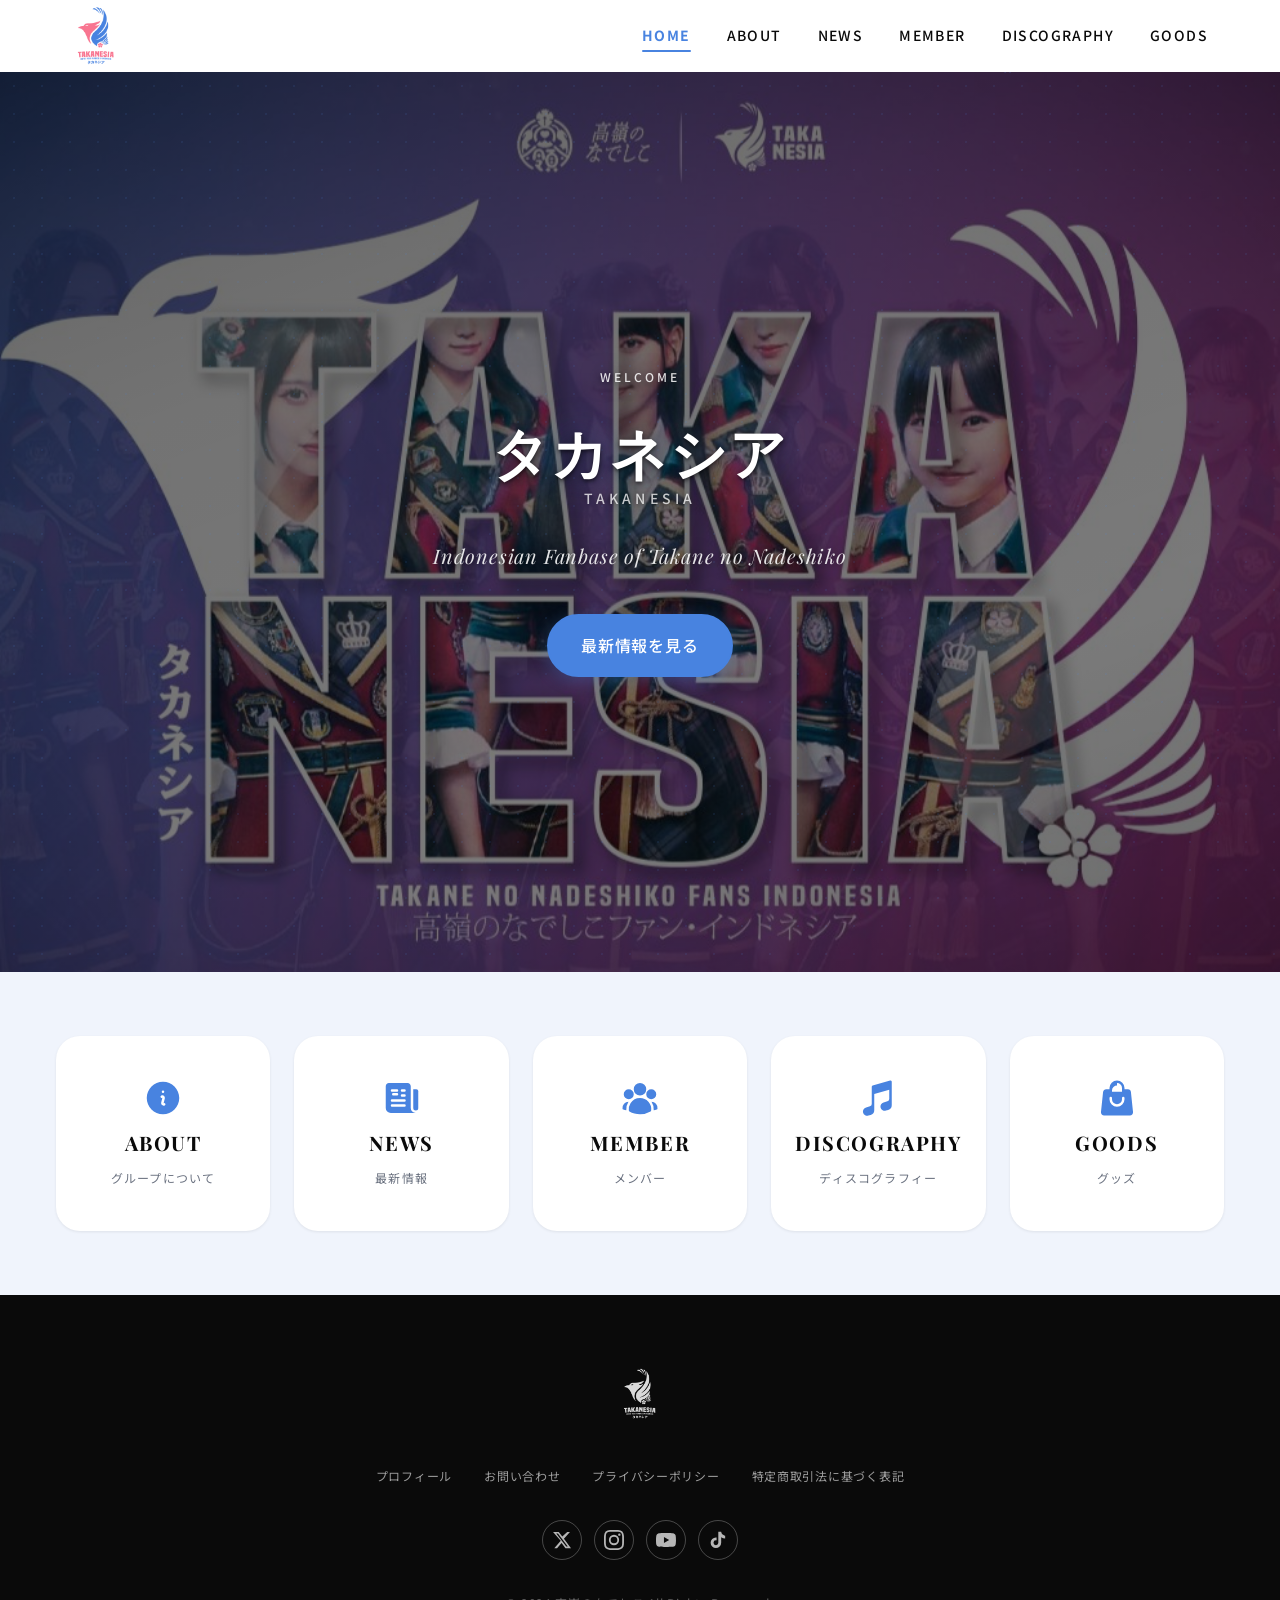
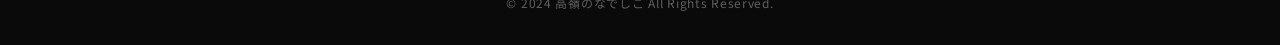
==== commit 42682f92: "update baru selesai home, about, member. tapi bagian member masih ada yang kurang pas" ====
--- a/index.html
+++ b/index.html
@@ -31,13 +31,13 @@
     <div class="header-inner">
 
       <!-- [LOGO] Site identity — clicking returns to top of page -->
-      <a href="#" class="logo" aria-label="高嶺のなでしこ 公式サイト トップへ">
+      <a href="#" class="logo" aria-label="TAKANESIA WEBSITE">
         <!-- [LOGO IMAGE] logo.png from the img folder -->
-        <img src="img/logo.png" alt="高嶺のなでしこ TAKANE NO NADESHIKO" class="logo-img" />
+        <img src="img/logo.png" alt="TAKANESIA LOGO" class="logo-img" />
       </a>
 
       <!-- [HAMBURGER BUTTON] Visible only on mobile — toggles nav menu -->
-      <button class="hamburger" id="hamburgerBtn" aria-label="メニューを開く" aria-expanded="false" aria-controls="mainNav">
+      <button class="hamburger" id="hamburgerBtn" aria-label="Open Menu" aria-expanded="false" aria-controls="mainNav">
         <!-- [HAMBURGER LINES] Three spans form the ☰ icon, animated to ✕ when open -->
         <span></span>
         <span></span>
@@ -45,7 +45,7 @@
       </button>
 
       <!-- [MAIN NAV] Primary navigation links -->
-      <nav class="main-nav" id="mainNav" role="navigation" aria-label="メインナビゲーション">
+      <nav class="main-nav" id="mainNav" role="navigation" aria-label="MAIN NAV">
         <ul class="nav-list" role="list">
           <!-- [NAV ITEM] Each li links to its own dedicated page -->
           <li><a href="index.html" class="nav-link nav-link--active">HOME</a></li>
@@ -64,7 +64,7 @@
        HERO SECTION
        Full-viewport visual splash with group name and tagline.
        ============================================================ -->
-  <section class="hero" id="hero" aria-label="ヒーローセクション">
+  <section class="hero" id="hero" aria-label="Hero Section">
     <!-- [HERO BG] Decorative background layer — gradient + pattern via CSS -->
     <div class="hero-bg" aria-hidden="true"></div>
 
@@ -74,14 +74,14 @@
     <!-- [HERO CONTENT] Centered text overlay -->
     <div class="hero-content">
       <!-- [HERO EYEBROW] Small label above the main title -->
-      <p class="hero-eyebrow">OFFICIAL WEBSITE</p>
+      <p class="hero-eyebrow">WELCOME</p>
       <!-- [HERO TITLE] Group name as the primary heading -->
       <h1 class="hero-title">
-        <span class="hero-title-jp">高嶺のなでしこ</span>
-        <span class="hero-title-en">TAKANE NO NADESHIKO</span>
+        <span class="hero-title-jp">タカネシア</span>
+        <span class="hero-title-en">TAKANESIA</span>
       </h1>
       <!-- [HERO TAGLINE] Short descriptive phrase -->
-      <p class="hero-tagline">4th Anniversary — Bouquet of 9 Flowers</p>
+      <p class="hero-tagline">Indonesian Fanbase of Takane no Nadeshiko</p>
       <!-- [HERO CTA] Call-to-action button linking to news -->
       <a href="news.html" class="btn btn--primary hero-cta">最新情報を見る</a>
     </div>
@@ -103,35 +103,62 @@
 
         <!-- [CARD] ABOUT -->
         <a href="about.html" class="section-card">
-          <div class="section-card-icon" aria-hidden="true">✿</div>
+          <!-- Info circle icon — represents "about us" information -->
+          <div class="section-card-icon" aria-hidden="true">
+            <svg xmlns="http://www.w3.org/2000/svg" viewBox="0 0 24 24" fill="currentColor" width="40" height="40">
+              <path fill-rule="evenodd" d="M2.25 12c0-5.385 4.365-9.75 9.75-9.75s9.75 4.365 9.75 9.75-4.365 9.75-9.75 9.75S2.25 17.385 2.25 12zm8.706-1.442c1.146-.573 2.437.463 2.126 1.706l-.709 2.836.042-.02a.75.75 0 01.67 1.34l-.04.022c-1.147.573-2.438-.463-2.127-1.706l.71-2.836-.042.02a.75.75 0 11-.671-1.34l.041-.022zM12 9a.75.75 0 100-1.5.75.75 0 000 1.5z" clip-rule="evenodd"/>
+            </svg>
+          </div>
           <h2 class="section-card-title">ABOUT</h2>
           <p class="section-card-sub">グループについて</p>
         </a>
 
         <!-- [CARD] NEWS -->
         <a href="news.html" class="section-card">
-          <div class="section-card-icon" aria-hidden="true">📰</div>
+          <!-- Newspaper / megaphone icon — represents news & announcements -->
+          <div class="section-card-icon" aria-hidden="true">
+            <svg xmlns="http://www.w3.org/2000/svg" viewBox="0 0 24 24" fill="currentColor" width="40" height="40">
+              <path fill-rule="evenodd" d="M4.125 3C3.089 3 2.25 3.84 2.25 4.875V18a3 3 0 003 3h15a3 3 0 01-3-3V4.875C17.25 3.839 16.41 3 15.375 3H4.125zM12 9.75a.75.75 0 000 1.5h1.5a.75.75 0 000-1.5H12zm-.75-2.25a.75.75 0 01.75-.75h1.5a.75.75 0 010 1.5H12a.75.75 0 01-.75-.75zM6 12.75a.75.75 0 000 1.5h7.5a.75.75 0 000-1.5H6zm-.75 3.75a.75.75 0 01.75-.75h7.5a.75.75 0 010 1.5H6a.75.75 0 01-.75-.75zM6 9.75A.75.75 0 016.75 9H9a.75.75 0 010 1.5H6.75A.75.75 0 016 9.75zm-.75-2.25A.75.75 0 016 6.75h3a.75.75 0 010 1.5H6a.75.75 0 01-.75-.75z" clip-rule="evenodd"/>
+              <path d="M18.75 6.75h1.875c.621 0 1.125.504 1.125 1.125V18a1.5 1.5 0 01-3 0V6.75z"/>
+            </svg>
+          </div>
           <h2 class="section-card-title">NEWS</h2>
           <p class="section-card-sub">最新情報</p>
         </a>
 
         <!-- [CARD] MEMBER -->
         <a href="member.html" class="section-card">
-          <div class="section-card-icon" aria-hidden="true">🌸</div>
+          <!-- User group icon — represents the member roster -->
+          <div class="section-card-icon" aria-hidden="true">
+            <svg xmlns="http://www.w3.org/2000/svg" viewBox="0 0 24 24" fill="currentColor" width="40" height="40">
+              <path fill-rule="evenodd" d="M8.25 6.75a3.75 3.75 0 117.5 0 3.75 3.75 0 01-7.5 0zM15.75 9.75a3 3 0 116 0 3 3 0 01-6 0zM2.25 9.75a3 3 0 116 0 3 3 0 01-6 0zM6.31 15.117A6.745 6.745 0 0112 12a6.745 6.745 0 016.709 7.498.75.75 0 01-.372.568A12.696 12.696 0 0112 21.75c-2.305 0-4.47-.612-6.337-1.684a.75.75 0 01-.372-.568 6.787 6.787 0 011.019-4.38z" clip-rule="evenodd"/>
+              <path d="M5.082 14.254a8.287 8.287 0 00-1.308 5.135 9.687 9.687 0 01-1.764-.44l-.115-.04a.563.563 0 01-.373-.487l-.01-.121a3.75 3.75 0 013.57-4.047zM20.226 19.389a8.287 8.287 0 00-1.308-5.135 3.75 3.75 0 013.57 4.047l-.01.121a.563.563 0 01-.373.486l-.115.04c-.567.2-1.156.349-1.764.441z"/>
+            </svg>
+          </div>
           <h2 class="section-card-title">MEMBER</h2>
           <p class="section-card-sub">メンバー</p>
         </a>
 
         <!-- [CARD] DISCOGRAPHY -->
         <a href="discography.html" class="section-card">
-          <div class="section-card-icon" aria-hidden="true">🎵</div>
+          <!-- Musical note icon — represents releases and music -->
+          <div class="section-card-icon" aria-hidden="true">
+            <svg xmlns="http://www.w3.org/2000/svg" viewBox="0 0 24 24" fill="currentColor" width="40" height="40">
+              <path fill-rule="evenodd" d="M19.952 1.651a.75.75 0 01.298.599V16.303a3 3 0 01-2.176 2.884l-1.32.377a2.553 2.553 0 11-1.403-4.909l2.311-.66a1.5 1.5 0 001.088-1.442V6.994l-9 2.572v9.737a3 3 0 01-2.176 2.884l-1.32.377a2.553 2.553 0 11-1.402-4.909l2.31-.66a1.5 1.5 0 001.088-1.442V9.017 5.25a.75.75 0 01.544-.721l10.5-3a.75.75 0 01.658.122z" clip-rule="evenodd"/>
+            </svg>
+          </div>
           <h2 class="section-card-title">DISCOGRAPHY</h2>
           <p class="section-card-sub">ディスコグラフィー</p>
         </a>
 
         <!-- [CARD] GOODS -->
         <a href="goods.html" class="section-card">
-          <div class="section-card-icon" aria-hidden="true">🛍️</div>
+          <!-- Shopping bag icon — represents merchandise -->
+          <div class="section-card-icon" aria-hidden="true">
+            <svg xmlns="http://www.w3.org/2000/svg" viewBox="0 0 24 24" fill="currentColor" width="40" height="40">
+              <path fill-rule="evenodd" d="M7.5 6v.75H5.513c-.96 0-1.764.724-1.865 1.679l-1.263 12A1.875 1.875 0 004.25 22.5h15.5a1.875 1.875 0 001.865-2.071l-1.263-12a1.875 1.875 0 00-1.865-1.679H16.5V6a4.5 4.5 0 10-9 0zm4.5-1.5a3 3 0 00-3 3v.75h6V6a3 3 0 00-3-3zm-3 8.25a3 3 0 106 0v-.75a.75.75 0 011.5 0v.75a4.5 4.5 0 11-9 0v-.75a.75.75 0 011.5 0v.75z" clip-rule="evenodd"/>
+            </svg>
+          </div>
           <h2 class="section-card-title">GOODS</h2>
           <p class="section-card-sub">グッズ</p>
         </a>
@@ -167,25 +194,25 @@
       <!-- [SOCIAL LINKS] External social media links -->
       <div class="social-links" aria-label="SNSリンク">
         <!-- [SOCIAL LINK] Each anchor opens in a new tab -->
-        <a href="#" class="social-link" aria-label="Twitter / X" target="_blank" rel="noopener noreferrer">
+        <a href="https://x.com/TakanesiaID?s=20" class="social-link" aria-label="Twitter / X" target="_blank" rel="noopener noreferrer">
           <!-- SVG X (Twitter) icon -->
           <svg viewBox="0 0 24 24" fill="currentColor" aria-hidden="true" width="20" height="20">
             <path d="M18.244 2.25h3.308l-7.227 8.26 8.502 11.24H16.17l-4.714-6.231-5.401 6.231H2.746l7.73-8.835L1.254 2.25H8.08l4.253 5.622zm-1.161 17.52h1.833L7.084 4.126H5.117z"/>
           </svg>
         </a>
-        <a href="#" class="social-link" aria-label="Instagram" target="_blank" rel="noopener noreferrer">
+        <a href="https://www.instagram.com/takanesia.id/" class="social-link" aria-label="Instagram" target="_blank" rel="noopener noreferrer">
           <!-- SVG Instagram icon -->
           <svg viewBox="0 0 24 24" fill="currentColor" aria-hidden="true" width="20" height="20">
             <path d="M12 2.163c3.204 0 3.584.012 4.85.07 3.252.148 4.771 1.691 4.919 4.919.058 1.265.069 1.645.069 4.849 0 3.205-.012 3.584-.069 4.849-.149 3.225-1.664 4.771-4.919 4.919-1.266.058-1.644.07-4.85.07-3.204 0-3.584-.012-4.849-.07-3.26-.149-4.771-1.699-4.919-4.92-.058-1.265-.07-1.644-.07-4.849 0-3.204.013-3.583.07-4.849.149-3.227 1.664-4.771 4.919-4.919 1.266-.057 1.645-.069 4.849-.069zM12 0C8.741 0 8.333.014 7.053.072 2.695.272.273 2.69.073 7.052.014 8.333 0 8.741 0 12c0 3.259.014 3.668.072 4.948.2 4.358 2.618 6.78 6.98 6.98C8.333 23.986 8.741 24 12 24c3.259 0 3.668-.014 4.948-.072 4.354-.2 6.782-2.618 6.979-6.98.059-1.28.073-1.689.073-4.948 0-3.259-.014-3.667-.072-4.947-.196-4.354-2.617-6.78-6.979-6.98C15.668.014 15.259 0 12 0zm0 5.838a6.162 6.162 0 100 12.324 6.162 6.162 0 000-12.324zM12 16a4 4 0 110-8 4 4 0 010 8zm6.406-11.845a1.44 1.44 0 100 2.881 1.44 1.44 0 000-2.881z"/>
           </svg>
         </a>
-        <a href="#" class="social-link" aria-label="YouTube" target="_blank" rel="noopener noreferrer">
+        <a href="https://www.youtube.com/@TakanesiaID" class="social-link" aria-label="YouTube" target="_blank" rel="noopener noreferrer">
           <!-- SVG YouTube icon -->
           <svg viewBox="0 0 24 24" fill="currentColor" aria-hidden="true" width="20" height="20">
             <path d="M23.498 6.186a3.016 3.016 0 00-2.122-2.136C19.505 3.545 12 3.545 12 3.545s-7.505 0-9.377.505A3.017 3.017 0 00.502 6.186C0 8.07 0 12 0 12s0 3.93.502 5.814a3.016 3.016 0 002.122 2.136c1.871.505 9.376.505 9.376.505s7.505 0 9.377-.505a3.015 3.015 0 002.122-2.136C24 15.93 24 12 24 12s0-3.93-.502-5.814zM9.545 15.568V8.432L15.818 12l-6.273 3.568z"/>
           </svg>
         </a>
-        <a href="#" class="social-link" aria-label="TikTok" target="_blank" rel="noopener noreferrer">
+        <a href="https://www.tiktok.com/@takanesia.id" class="social-link" aria-label="TikTok" target="_blank" rel="noopener noreferrer">
           <!-- SVG TikTok icon -->
           <svg viewBox="0 0 24 24" fill="currentColor" aria-hidden="true" width="20" height="20">
             <path d="M19.59 6.69a4.83 4.83 0 01-3.77-4.25V2h-3.45v13.67a2.89 2.89 0 01-2.88 2.5 2.89 2.89 0 01-2.89-2.89 2.89 2.89 0 012.89-2.89c.28 0 .54.04.79.1V9.01a6.33 6.33 0 00-.79-.05 6.34 6.34 0 00-6.34 6.34 6.34 6.34 0 006.34 6.34 6.34 6.34 0 006.33-6.34V8.69a8.18 8.18 0 004.78 1.52V6.76a4.85 4.85 0 01-1.01-.07z"/>
@@ -208,4 +235,4 @@
   <script src="main.js"></script>
 
 </body>
-</html>+</html>
--- a/style.css
+++ b/style.css
@@ -104,37 +104,37 @@
  
  : r o o t   {   
-     / *   C o l o r   p a l e t t e   * / - 
-     - - c o l o r - p i n k :               # f 9 a 8 c 9 ;       / *   s o f t   p i n k      p r i m a r y   a c c e n t   * / - 
-     - - c o l o r - r o s e :               # c 0 3 9 6 b ;       / *   d e e p   r o s e      C T A ,   h i g h l i g h t s   * / - 
-     - - c o l o r - c r e a m :             # f d f 6 f 0 ;       / *   w a r m   c r e a m      s e c t i o n   b a c k g r o u n d s   * / - 
-     - - c o l o r - c h a r c o a l :       # 2 d 2 d 2 d ;       / *   n e a r - b l a c k      b o d y   t e x t ,   f o o t e r   b g   * / +     / *    % %  N e w   b r a n d   p a l e t t e    % %  * / + 
+     - - c o l o r - p i n k :               # F 8 7 5 9 0 ;       / *   c o r a l   p i n k      a c c e n t s ,   b a d g e s ,   p e t a l s   * / + 
+     - - c o l o r - r o s e :               # 4 8 8 3 E 0 ;       / *   b r a n d   b l u e      C T A s ,   h i g h l i g h t s ,   l i n k s   * / + 
+     - - c o l o r - c r e a m :             # f 0 f 4 f c ;       / *   l i g h t   b l u e - t i n t e d   c r e a m      s e c t i o n   b a c k g r o u n d s   * / + 
+     - - c o l o r - c h a r c o a l :       # 0 a 0 a 0 a ;       / *   n e a r - b l a c k      b o d y   t e x t ,   f o o t e r   b g   * /   
      - - c o l o r - w h i t e :             # f f f f f f ;       / *   p u r e   w h i t e   * /   
-     - - c o l o r - p i n k - l i g h t :   # f d e 8 f 1 ;       / *   v e r y   l i g h t   p i n k      h o v e r   t i n t s   * / - 
-     - - c o l o r - r o s e - d a r k :     # 9 e 2 d 5 8 ;       / *   d a r k e r   r o s e      h o v e r   s t a t e s   * / - 
-     - - c o l o r - m u t e d :             # 8 8 8 8 8 8 ;       / *   m u t e d   g r e y      s e c o n d a r y   t e x t   * / - 
-     - - c o l o r - b o r d e r :           # e 8 d 5 d f ;       / *   s o f t   p i n k - g r e y      b o r d e r s   * / +     - - c o l o r - p i n k - l i g h t :   # f d e 8 e c ;       / *   v e r y   l i g h t   p i n k      h o v e r   t i n t s   * / + 
+     - - c o l o r - r o s e - d a r k :     # 2 d 5 f b 8 ;       / *   d a r k e r   b l u e      h o v e r   s t a t e s   * / + 
+     - - c o l o r - m u t e d :             # 6 b 7 2 8 0 ;       / *   m u t e d   g r e y      s e c o n d a r y   t e x t   * / + 
+     - - c o l o r - b o r d e r :           # d 0 d d f 7 ;       / *   s o f t   b l u e - g r e y      b o r d e r s   * /   
    
      / *   C a t e g o r y   b a d g e   c o l o r s   * /   
-     - - c o l o r - c a t - l i v e :       # c 0 3 9 6 b ; - 
-     - - c o l o r - c a t - e v e n t :     # 7 b 5 e a 7 ; - 
-     - - c o l o r - c a t - g o o d s :     # 2 e 8 b 5 7 ; - 
-     - - c o l o r - c a t - i n f o :       # 2 a 7 a b 5 ; +     - - c o l o r - c a t - l i v e :       # 4 8 8 3 E 0 ;       / *   b l u e   * / + 
+     - - c o l o r - c a t - e v e n t :     # F 8 7 5 9 0 ;       / *   p i n k   * / + 
+     - - c o l o r - c a t - g o o d s :     # 2 d 5 f b 8 ;       / *   d a r k   b l u e   * / + 
+     - - c o l o r - c a t - i n f o :       # 6 b 7 2 8 0 ;       / *   g r e y   * /   
    
@@ -220,7 +220,7 @@
  
      - - s h a d o w - l g :     0   8 p x   2 4 p x   r g b a ( 0 , 0 , 0 , 0 . 1 2 ) ;   
-     - - s h a d o w - p i n k :   0   4 p x   1 6 p x   r g b a ( 1 9 2 , 5 7 , 1 0 7 , 0 . 2 5 ) ; +     - - s h a d o w - p i n k :   0   4 p x   1 6 p x   r g b a ( 7 2 , 1 3 1 , 2 2 4 , 0 . 3 0 ) ;   
    
@@ -460,7 +460,7 @@
  
      c o l o r :   v a r ( - - c o l o r - w h i t e ) ;   
-     b o x - s h a d o w :   0   6 p x   2 0 p x   r g b a ( 1 9 2 , 5 7 , 1 0 7 , 0 . 3 5 ) ; +     b o x - s h a d o w :   0   6 p x   2 0 p x   r g b a ( 7 2 , 1 3 1 , 2 2 4 , 0 . 4 0 ) ;   
  }   
@@ -1014,9 +1014,7 @@
  
      o v e r f l o w :   h i d d e n ;   
-     / *   [ B G   L A Y E R   1 ]   D i m m i n g   g r a d i e n t   o v e r l a y      s i t s   o n   t o p   o f   t h e   p h o t o , - 
-           p r e s e r v e s   t h e   p i n k - t o - c r e a m   c o l o u r   m o o d   w h i l e   d a r k e n i n g   t h e   i m a g e   * / +     / *   [ B G   L A Y E R   1 ]   D i m m i n g   o v e r l a y      i n c r e a s e d   o p a c i t y   f o r   b e t t e r   t e x t   l e g i b i l i t y   * /   
      b a c k g r o u n d :   
@@ -1024,13 +1022,13 @@
  
              1 6 0 d e g ,   
-             r g b a ( 0 ,   0 ,   0 ,   0 . 5 5 )   0 % , - 
-             r g b a ( 0 ,   0 ,   0 ,   0 . 4 5 )   3 0 % , - 
-             r g b a ( 0 ,   0 ,   0 ,   0 . 4 )   7 0 % , - 
-             r g b a ( 0 ,   0 ,   0 ,   0 . 4 5 )   1 0 0 % +             r g b a ( 0 ,   0 ,   0 ,   0 . 6 2 )   0 % , + 
+             r g b a ( 0 ,   0 ,   0 ,   0 . 5 5 )   3 0 % , + 
+             r g b a ( 0 ,   0 ,   0 ,   0 . 5 2 )   7 0 % , + 
+             r g b a ( 0 ,   0 ,   0 ,   0 . 5 8 )   1 0 0 %   
          ) ,   
@@ -1054,7 +1052,7 @@
  
      b a c k g r o u n d - i m a g e :   
-         r a d i a l - g r a d i e n t ( c i r c l e ,   r g b a ( 1 9 2 , 5 7 , 1 0 7 , 0 . 0 8 )   1 p x ,   t r a n s p a r e n t   1 p x ) ; +         r a d i a l - g r a d i e n t ( c i r c l e ,   r g b a ( 7 2 , 1 3 1 , 2 2 4 , 0 . 1 0 )   1 p x ,   t r a n s p a r e n t   1 p x ) ;   
      b a c k g r o u n d - s i z e :   2 8 p x   2 8 p x ;   
@@ -1146,8 +1144,2264 @@
  
      t e x t - t r a n s f o r m :   u p p e r c a s e ;   
+     c o l o r :   r g b a ( 2 5 5 ,   2 5 5 ,   2 5 5 ,   0 . 8 5 ) ; + 
+     t e x t - s h a d o w :   0   0   2 0 p x   r g b a ( 0 , 0 , 0 , 0 . 6 ) ,   0   2 p x   8 p x   r g b a ( 0 , 0 , 0 , 0 . 5 ) ; + 
+     / *   A n i m a t e   i n   f r o m   a b o v e   * / + 
+     a n i m a t i o n :   h e r o S l i d e D o w n   0 . 7 s   c u b i c - b e z i e r ( 0 . 2 2 ,   1 ,   0 . 3 6 ,   1 )   b o t h ; + 
+     a n i m a t i o n - d e l a y :   0 . 1 s ; + 
+ } + 
+ + 
+ / *   - - -   H e r o   t i t l e :   t h e   m a i n   h 1   - - -   * / + 
+ . h e r o - t i t l e   { + 
+     d i s p l a y :   f l e x ; + 
+     f l e x - d i r e c t i o n :   c o l u m n ; + 
+     a l i g n - i t e m s :   c e n t e r ; + 
+     g a p :   v a r ( - - s p a c e - 2 ) ; + 
+ } + 
+ + 
+ / *   J a p a n e s e   g r o u p   n a m e :   l a r g e   P l a y f a i r   D i s p l a y   * / + 
+ . h e r o - t i t l e - j p   { + 
+     f o n t - f a m i l y :   v a r ( - - f o n t - d i s p l a y ) ; + 
+     f o n t - s i z e :   c l a m p ( 2 . 2 r e m ,   8 v w ,   v a r ( - - f s - 4 x l ) ) ; + 
+     f o n t - w e i g h t :   7 0 0 ; + 
+     c o l o r :   v a r ( - - c o l o r - w h i t e ) ; + 
+     l e t t e r - s p a c i n g :   0 . 0 4 e m ; + 
+     l i n e - h e i g h t :   1 . 1 ; + 
+     t e x t - s h a d o w : + 
+         0   2 p x   4 p x   r g b a ( 0 , 0 , 0 , 0 . 6 ) , + 
+         0   4 p x   1 6 p x   r g b a ( 0 , 0 , 0 , 0 . 4 5 ) , + 
+         0   0   4 0 p x   r g b a ( 7 2 , 1 3 1 , 2 2 4 , 0 . 4 0 ) ; + 
+     / *   A n i m a t e   i n   f r o m   l e f t   * / + 
+     a n i m a t i o n :   h e r o S l i d e R i g h t   0 . 8 s   c u b i c - b e z i e r ( 0 . 2 2 ,   1 ,   0 . 3 6 ,   1 )   b o t h ; + 
+     a n i m a t i o n - d e l a y :   0 . 3 5 s ; + 
+ } + 
+ + 
+ / *   R o m a n i z e d   s u b t i t l e :   s m a l l   c a p s   w i t h   w i d e   t r a c k i n g   * / + 
+ . h e r o - t i t l e - e n   { + 
+     f o n t - f a m i l y :   v a r ( - - f o n t - b o d y ) ; + 
+     f o n t - s i z e :   c l a m p ( 0 . 6 5 r e m ,   2 v w ,   v a r ( - - f s - s m ) ) ; + 
+     f o n t - w e i g h t :   5 0 0 ; + 
+     l e t t e r - s p a c i n g :   0 . 3 e m ; + 
+     t e x t - t r a n s f o r m :   u p p e r c a s e ; + 
+     c o l o r :   r g b a ( 2 5 5 ,   2 5 5 ,   2 5 5 ,   0 . 7 5 ) ; + 
+     t e x t - s h a d o w :   0   1 p x   6 p x   r g b a ( 0 , 0 , 0 , 0 . 5 5 ) ; + 
+     / *   A n i m a t e   i n   f r o m   r i g h t   * / + 
+     a n i m a t i o n :   h e r o S l i d e L e f t   0 . 8 s   c u b i c - b e z i e r ( 0 . 2 2 ,   1 ,   0 . 3 6 ,   1 )   b o t h ; + 
+     a n i m a t i o n - d e l a y :   0 . 5 s ; + 
+ } + 
+ + 
+ / *   - - -   H e r o   t a g l i n e :   s h o r t   d e s c r i p t i v e   p h r a s e   - - -   * / + 
+ . h e r o - t a g l i n e   { + 
+     f o n t - f a m i l y :   v a r ( - - f o n t - d i s p l a y ) ; + 
+     f o n t - s t y l e :   i t a l i c ; + 
+     f o n t - s i z e :   c l a m p ( v a r ( - - f s - b a s e ) ,   2 . 5 v w ,   v a r ( - - f s - l g ) ) ; + 
+     c o l o r :   r g b a ( 2 5 5 ,   2 5 5 ,   2 5 5 ,   0 . 8 8 ) ; + 
+     l e t t e r - s p a c i n g :   0 . 0 4 e m ; + 
+     t e x t - s h a d o w :   0   1 p x   8 p x   r g b a ( 0 , 0 , 0 , 0 . 5 5 ) ,   0   0   2 4 p x   r g b a ( 0 , 0 , 0 , 0 . 3 ) ; + 
+     / *   A n i m a t e   i n   f r o m   b e l o w   * / + 
+     a n i m a t i o n :   h e r o S l i d e U p   0 . 8 s   c u b i c - b e z i e r ( 0 . 2 2 ,   1 ,   0 . 3 6 ,   1 )   b o t h ; + 
+     a n i m a t i o n - d e l a y :   0 . 6 5 s ; + 
+ } + 
+ + 
+ / *   - - -   H e r o   C T A   b u t t o n :   e x t r a   p a d d i n g   f o r   p r o m i n e n c e   - - -   * / + 
+ . h e r o - c t a   { + 
+     m a r g i n - t o p :   v a r ( - - s p a c e - 2 ) ; + 
+     p a d d i n g :   v a r ( - - s p a c e - 4 )   v a r ( - - s p a c e - 8 ) ; + 
+     f o n t - s i z e :   v a r ( - - f s - b a s e ) ; + 
+     / *   F a d e   i n   l a s t   * / + 
+     a n i m a t i o n :   h e r o F a d e I n   0 . 9 s   e a s e   b o t h ; + 
+     a n i m a t i o n - d e l a y :   0 . 9 s ; + 
+ } + 
+ + 
+ / *   = = = = = = = = = = = = = = = = = = = = = = = = = = = = = = = = = = = = = = = = = = = = = = = = = = = = = = = = = = = = + 
+       7 .   N E W S   S E C T I O N + 
+       F i l t e r a b l e   l i s t   o f   a n n o u n c e m e n t s . + 
+       = = = = = = = = = = = = = = = = = = = = = = = = = = = = = = = = = = = = = = = = = = = = = = = = = = = = = = = = = = = =   * / + 
+ / *   A n i m a t e d   v e r t i c a l   l i n e   * / + 
+ . s c r o l l - l i n e   { + 
+     d i s p l a y :   b l o c k ; + 
+     w i d t h :   1 p x ; + 
+     h e i g h t :   4 0 p x ; + 
+     b a c k g r o u n d :   l i n e a r - g r a d i e n t ( t o   b o t t o m ,   v a r ( - - c o l o r - r o s e ) ,   t r a n s p a r e n t ) ; + 
+     a n i m a t i o n :   s c r o l l L i n e P u l s e   1 . 8 s   e a s e - i n - o u t   i n f i n i t e ; + 
+ } + 
+ + 
+ @ k e y f r a m e s   s c r o l l L i n e P u l s e   { + 
+     0 % ,   1 0 0 %   {   o p a c i t y :   1 ;   t r a n s f o r m :   s c a l e Y ( 1 ) ;   } + 
+     5 0 %               {   o p a c i t y :   0 . 4 ;   t r a n s f o r m :   s c a l e Y ( 0 . 6 ) ;   } + 
+ } + 
+ + 
+ / *   S C R O L L   l a b e l   * / + 
+ . s c r o l l - l a b e l   { + 
+     f o n t - s i z e :   0 . 6 r e m ; + 
+     l e t t e r - s p a c i n g :   0 . 2 e m ; + 
      c o l o r :   v a r ( - - c o l o r - r o s e ) ;   
+     f o n t - w e i g h t :   5 0 0 ; + 
+     t e x t - t r a n s f o r m :   u p p e r c a s e ; + 
+ } + 
+ + 
+ / *   = = = = = = = = = = = = = = = = = = = = = = = = = = = = = = = = = = = = = = = = = = = = = = = = = = = = = = = = = = = = + 
+       7 .   N E W S   S E C T I O N + 
+       F i l t e r a b l e   l i s t   o f   a n n o u n c e m e n t s . + 
+       = = = = = = = = = = = = = = = = = = = = = = = = = = = = = = = = = = = = = = = = = = = = = = = = = = = = = = = = = = = =   * / + 
+ + 
+ / *   - - -   N e w s   s e c t i o n   b a c k g r o u n d :   a l t e r n a t e   c r e a m   f o r   v i s u a l   r h y t h m   - - -   * / + 
+ . n e w s - s e c t i o n   { + 
+     b a c k g r o u n d - c o l o r :   v a r ( - - c o l o r - c r e a m ) ; + 
+ } + 
+ + 
+ / *   - - -   N e w s   f i l t e r :   r o w   o f   p i l l - s h a p e d   c a t e g o r y   t a b s   - - -   * / + 
+ . n e w s - f i l t e r   { + 
+     d i s p l a y :   f l e x ; + 
+     f l e x - w r a p :   w r a p ; + 
+     g a p :   v a r ( - - s p a c e - 2 ) ; + 
+     j u s t i f y - c o n t e n t :   c e n t e r ; + 
+     m a r g i n - b o t t o m :   v a r ( - - s p a c e - 8 ) ; + 
+     m a x - w i d t h :   v a r ( - - m a x - w i d t h ) ; + 
+     m a r g i n - i n l i n e :   a u t o ; + 
+     p a d d i n g - i n l i n e :   v a r ( - - s p a c e - 4 ) ; + 
+ } + 
+ + 
+ / *   - - -   F i l t e r   t a b :   i n d i v i d u a l   p i l l   b u t t o n   - - -   * / + 
+ . f i l t e r - t a b   { + 
+     p a d d i n g :   v a r ( - - s p a c e - 2 )   v a r ( - - s p a c e - 5 ) ; + 
+     f o n t - f a m i l y :   v a r ( - - f o n t - b o d y ) ; + 
+     f o n t - s i z e :   v a r ( - - f s - x s ) ; + 
+     f o n t - w e i g h t :   5 0 0 ; + 
+     l e t t e r - s p a c i n g :   0 . 1 e m ; + 
+     b o r d e r :   1 . 5 p x   s o l i d   v a r ( - - c o l o r - b o r d e r ) ; + 
+     b o r d e r - r a d i u s :   v a r ( - - b o r d e r - r a d i u s - p i l l ) ; + 
+     b a c k g r o u n d - c o l o r :   v a r ( - - c o l o r - w h i t e ) ; + 
+     c o l o r :   v a r ( - - c o l o r - m u t e d ) ; + 
+     c u r s o r :   p o i n t e r ; + 
+     t r a n s i t i o n : + 
+         b a c k g r o u n d - c o l o r   v a r ( - - t r a n s i t i o n - f a s t ) , + 
+         c o l o r   v a r ( - - t r a n s i t i o n - f a s t ) , + 
+         b o r d e r - c o l o r   v a r ( - - t r a n s i t i o n - f a s t ) ; + 
+ } + 
+ + 
+ . f i l t e r - t a b : h o v e r   { + 
+     b o r d e r - c o l o r :   v a r ( - - c o l o r - r o s e ) ; + 
+     c o l o r :   v a r ( - - c o l o r - r o s e ) ; + 
+ } + 
+ + 
+ / *   A c t i v e   s t a t e :   f i l l e d   r o s e   p i l l   * / + 
+ . f i l t e r - t a b - - a c t i v e , + 
+ . f i l t e r - t a b [ a r i a - s e l e c t e d = " t r u e " ]   { + 
+     b a c k g r o u n d - c o l o r :   v a r ( - - c o l o r - r o s e ) ; + 
+     b o r d e r - c o l o r :   v a r ( - - c o l o r - r o s e ) ; + 
+     c o l o r :   v a r ( - - c o l o r - w h i t e ) ; + 
+ } + 
+ + 
+ / *   - - -   N e w s   l i s t :   c l e a n   u n s t y l e d   l i s t   - - -   * / + 
+ . n e w s - l i s t   { + 
+     l i s t - s t y l e :   n o n e ; + 
+     m a x - w i d t h :   v a r ( - - m a x - w i d t h ) ; + 
+     m a r g i n - i n l i n e :   a u t o ; + 
+     p a d d i n g - i n l i n e :   v a r ( - - s p a c e - 4 ) ; + 
+     d i s p l a y :   f l e x ; + 
+     f l e x - d i r e c t i o n :   c o l u m n ; + 
+     g a p :   0 ; + 
+ } + 
+ + 
+ / *   - - -   N e w s   i t e m :   f l e x   r o w   w i t h   d a t e   |   b a d g e   |   t i t l e   - - -   * / + 
+ . n e w s - i t e m   { + 
+     d i s p l a y :   f l e x ; + 
+     a l i g n - i t e m s :   f l e x - s t a r t ; + 
+     g a p :   v a r ( - - s p a c e - 3 ) ; + 
+     p a d d i n g :   v a r ( - - s p a c e - 4 )   v a r ( - - s p a c e - 4 ) ; + 
+     b o r d e r - b o t t o m :   1 p x   s o l i d   v a r ( - - c o l o r - b o r d e r ) ; + 
+     t r a n s i t i o n : + 
+         b a c k g r o u n d - c o l o r   v a r ( - - t r a n s i t i o n - f a s t ) , + 
+         b o r d e r - l e f t - c o l o r   v a r ( - - t r a n s i t i o n - f a s t ) ; + 
+     b o r d e r - l e f t :   3 p x   s o l i d   t r a n s p a r e n t ; + 
+     t e x t - d e c o r a t i o n :   n o n e ; + 
+     c o l o r :   i n h e r i t ; + 
+ } + 
+ + 
+ / *   H o v e r :   s u b t l e   l e f t   b o r d e r   h i g h l i g h t   +   l i g h t   b a c k g r o u n d   * / + 
+ . n e w s - i t e m : h o v e r   { + 
+     b a c k g r o u n d - c o l o r :   v a r ( - - c o l o r - w h i t e ) ; + 
+     b o r d e r - l e f t - c o l o r :   v a r ( - - c o l o r - r o s e ) ; + 
+ } + 
+ + 
+ / *   - - -   N e w s   d a t e :   f i x e d - w i d t h   c o l u m n   - - -   * / + 
+ . n e w s - d a t e   { + 
+     f o n t - s i z e :   v a r ( - - f s - x s ) ; + 
+     c o l o r :   v a r ( - - c o l o r - m u t e d ) ; + 
+     w h i t e - s p a c e :   n o w r a p ; + 
+     f l e x - s h r i n k :   0 ; + 
+     p a d d i n g - t o p :   2 p x ;                           / *   o p t i c a l   a l i g n m e n t   w i t h   b a d g e   * / + 
+     m i n - w i d t h :   8 0 p x ; + 
+ } + 
+ + 
+ / *   - - -   N e w s   c a t e g o r y   b a d g e :   c o l o r e d   p i l l   l a b e l   - - -   * / + 
+ . n e w s - c a t e g o r y   { + 
+     f o n t - s i z e :   0 . 6 5 r e m ; + 
+     f o n t - w e i g h t :   7 0 0 ; + 
+     l e t t e r - s p a c i n g :   0 . 0 8 e m ; + 
+     t e x t - t r a n s f o r m :   u p p e r c a s e ; + 
+     p a d d i n g :   2 p x   v a r ( - - s p a c e - 2 ) ; + 
+     b o r d e r - r a d i u s :   v a r ( - - b o r d e r - r a d i u s - p i l l ) ; + 
+     c o l o r :   v a r ( - - c o l o r - w h i t e ) ; + 
+     f l e x - s h r i n k :   0 ; + 
+     w h i t e - s p a c e :   n o w r a p ; + 
+     a l i g n - s e l f :   f l e x - s t a r t ; + 
+     m a r g i n - t o p :   1 p x ; + 
+ } + 
+ + 
+ / *   C a t e g o r y - s p e c i f i c   b a d g e   c o l o r s   v i a   d a t a   a t t r i b u t e   * / + 
+ . n e w s - c a t e g o r y [ d a t a - c a t e g o r y = " l i v e " ]     {   b a c k g r o u n d - c o l o r :   v a r ( - - c o l o r - c a t - l i v e ) ;     } + 
+ . n e w s - c a t e g o r y [ d a t a - c a t e g o r y = " e v e n t " ]   {   b a c k g r o u n d - c o l o r :   v a r ( - - c o l o r - c a t - e v e n t ) ;   } + 
+ . n e w s - c a t e g o r y [ d a t a - c a t e g o r y = " g o o d s " ]   {   b a c k g r o u n d - c o l o r :   v a r ( - - c o l o r - c a t - g o o d s ) ;   } + 
+ . n e w s - c a t e g o r y [ d a t a - c a t e g o r y = " i n f o " ]     {   b a c k g r o u n d - c o l o r :   v a r ( - - c o l o r - c a t - i n f o ) ;     } + 
+ + 
+ / *   - - -   N e w s   t i t l e :   t h e   m a i n   l i n k   t e x t   - - -   * / + 
+ . n e w s - t i t l e   { + 
+     f o n t - f a m i l y :   v a r ( - - f o n t - b o d y ) ; + 
+     f o n t - s i z e :   v a r ( - - f s - s m ) ; + 
+     f o n t - w e i g h t :   4 0 0 ; + 
+     c o l o r :   v a r ( - - c o l o r - c h a r c o a l ) ; + 
+     l i n e - h e i g h t :   1 . 6 ; + 
+     f l e x :   1 ; + 
+ } + 
+ + 
+ . n e w s - i t e m : h o v e r   . n e w s - t i t l e   { + 
+     c o l o r :   v a r ( - - c o l o r - r o s e ) ; + 
+ } + 
+ + 
+ / *   - - -   N e w s   m o r e :   c e n t e r e d   l o a d - m o r e   b u t t o n   w r a p p e r   - - -   * / + 
+ . n e w s - m o r e   { + 
+     t e x t - a l i g n :   c e n t e r ; + 
+     m a r g i n - t o p :   v a r ( - - s p a c e - 8 ) ; + 
+ } + 
+ + 
+ / *   = = = = = = = = = = = = = = = = = = = = = = = = = = = = = = = = = = = = = = = = = = = = = = = = = = = = = = = = = = = = + 
+       8 .   M E M B E R   S E C T I O N + 
+       R e f e r e n c e - s t y l e   c a r d s :   c o l o r e d   p h o t o   a r e a ,   l e f t   s o c i a l   r a i l , + 
+       n a m e   f o o t e r   w i t h   a c c e n t   b o r d e r . + 
+       = = = = = = = = = = = = = = = = = = = = = = = = = = = = = = = = = = = = = = = = = = = = = = = = = = = = = = = = = = = =   * / + 
+ + 
+ / *   - - -   M e m b e r   s e c t i o n   b a c k g r o u n d :   w h i t e   - - -   * / + 
+ . m e m b e r - s e c t i o n   { + 
+     b a c k g r o u n d - c o l o r :   v a r ( - - c o l o r - w h i t e ) ; + 
+ } + 
+ + 
+ / *   - - -   M e m b e r   g r i d :   f i x e d   3 � 3   l a y o u t   - - -   * / + 
+ . m e m b e r - g r i d   { + 
+     d i s p l a y :   g r i d ; + 
+     g r i d - t e m p l a t e - c o l u m n s :   r e p e a t ( 3 ,   1 f r ) ; + 
+     g a p :   v a r ( - - s p a c e - 6 ) ; + 
+     m a x - w i d t h :   v a r ( - - m a x - w i d t h ) ; + 
+     m a r g i n - i n l i n e :   a u t o ; + 
+     p a d d i n g - i n l i n e :   v a r ( - - s p a c e - 4 ) ; + 
+ } + 
+ + 
+ / *   - - -   M e m b e r   c a r d :   d a r k   o u t e r   c a r d   m a t c h i n g   r e f e r e n c e   d e s i g n   - - -   * / + 
+ . m e m b e r - c a r d   { + 
+     b a c k g r o u n d - c o l o r :   # 1 a 1 a 2 e ; + 
+     b o r d e r - r a d i u s :   v a r ( - - b o r d e r - r a d i u s - l g ) ; + 
+     o v e r f l o w :   h i d d e n ; + 
+     b o x - s h a d o w :   v a r ( - - s h a d o w - l g ) ; + 
+     t r a n s i t i o n : + 
+         t r a n s f o r m   v a r ( - - t r a n s i t i o n - b a s e ) , + 
+         b o x - s h a d o w   v a r ( - - t r a n s i t i o n - b a s e ) ; + 
+     c u r s o r :   p o i n t e r ; + 
+     d i s p l a y :   f l e x ; + 
+     f l e x - d i r e c t i o n :   c o l u m n ; + 
+ } + 
+ + 
+ . m e m b e r - c a r d : h o v e r   { + 
+     t r a n s f o r m :   t r a n s l a t e Y ( - 8 p x ) ; + 
+     b o x - s h a d o w :   0   1 6 p x   4 0 p x   r g b a ( 0 , 0 , 0 , 0 . 4 ) ; + 
+ } + 
+ + 
+ / *   - - -   C a r d   u p p e r :   c o n t a i n s   c o l o r   b l o c k   +   p h o t o   +   s o c i a l   r a i l   - - -   * / + 
+ . m e m b e r - c a r d - u p p e r   { + 
+     p o s i t i o n :   r e l a t i v e ; + 
+     d i s p l a y :   f l e x ; + 
+     a l i g n - i t e m s :   s t r e t c h ; + 
+     / *   N o   p a d d i n g      p h o t o   f i l l s   t h e   f u l l   w i d t h ,   s o c i a l   r a i l   o v e r l a y s   o n   t o p   * / + 
+ } + 
+ + 
+ / *   - - -   C o l o r   b l o c k :   t h i n   l e f t - e d g e   a c c e n t   s t r i p   ( a l w a y s   v i s i b l e ,   a n y   s i z e )   - - -   * / + 
+ . m e m b e r - c o l o r - b l o c k   { + 
+     p o s i t i o n :   a b s o l u t e ; + 
+     t o p :   0 ; + 
+     l e f t :   0 ; + 
+     w i d t h :   6 p x ;                       / *   t h i n   l e f t   a c c e n t   b a r   * / + 
+     b o t t o m :   0 ; + 
+     z - i n d e x :   2 ; + 
+     b o r d e r - r a d i u s :   0 ; + 
+ } + 
+ + 
+ / *   - - -   S o c i a l   r a i l :   w h i t e   p i l l   s t r i p   o v e r l a i d   o n   t h e   l e f t   o f   t h e   p h o t o   - - -   * / + 
+ . m e m b e r - s o c i a l - r a i l   { + 
+     p o s i t i o n :   a b s o l u t e ; + 
+     l e f t :   8 p x ; + 
+     t o p :   5 0 % ; + 
+     t r a n s f o r m :   t r a n s l a t e Y ( - 5 0 % ) ; + 
+     d i s p l a y :   f l e x ; + 
+     f l e x - d i r e c t i o n :   c o l u m n ; + 
+     a l i g n - i t e m s :   c e n t e r ; + 
+     j u s t i f y - c o n t e n t :   c e n t e r ; + 
+     g a p :   v a r ( - - s p a c e - 3 ) ; + 
+     p a d d i n g :   v a r ( - - s p a c e - 3 )   6 p x ; + 
+     b a c k g r o u n d - c o l o r :   r g b a ( 2 5 5 , 2 5 5 , 2 5 5 , 0 . 9 6 ) ; + 
+     b o r d e r - r a d i u s :   v a r ( - - b o r d e r - r a d i u s - p i l l ) ; + 
+     w i d t h :   3 8 p x ; + 
+     z - i n d e x :   3 ; + 
+     b o x - s h a d o w :   v a r ( - - s h a d o w - m d ) ; + 
+ } + 
+ + 
+ / *   - - -   S o c i a l   i c o n   b u t t o n   - - -   * / + 
+ . m e m b e r - s o c i a l - b t n   { + 
+     d i s p l a y :   f l e x ; + 
+     a l i g n - i t e m s :   c e n t e r ; + 
+     j u s t i f y - c o n t e n t :   c e n t e r ; + 
+     w i d t h :   3 0 p x ; + 
+     h e i g h t :   3 0 p x ; + 
+     b o r d e r - r a d i u s :   5 0 % ; + 
+     c o l o r :   # 1 a 1 a 2 e ; + 
+     t e x t - d e c o r a t i o n :   n o n e ; + 
+     t r a n s i t i o n : + 
+         c o l o r   v a r ( - - t r a n s i t i o n - f a s t ) , + 
+         b a c k g r o u n d - c o l o r   v a r ( - - t r a n s i t i o n - f a s t ) , + 
+         t r a n s f o r m   v a r ( - - t r a n s i t i o n - f a s t ) ; + 
+ } + 
+ + 
+ . m e m b e r - s o c i a l - b t n : h o v e r   { + 
+     c o l o r :   v a r ( - - c o l o r - r o s e ) ; + 
+     b a c k g r o u n d - c o l o r :   v a r ( - - c o l o r - p i n k - l i g h t ) ; + 
+     t r a n s f o r m :   s c a l e ( 1 . 1 5 ) ; + 
+     t e x t - d e c o r a t i o n :   n o n e ; + 
+ } + 
+ + 
+ / *   - - -   P h o t o :   f i l l s   t h e   f u l l   u p p e r   a r e a   a t   a n y   c a r d   w i d t h   - - -   * / + 
+ . m e m b e r - p h o t o   { + 
+     p o s i t i o n :   r e l a t i v e ; + 
+     z - i n d e x :   1 ; + 
+     w i d t h :   1 0 0 % ; + 
+     a s p e c t - r a t i o :   3   /   4 ; + 
+     b o r d e r - r a d i u s :   0 ; + 
+     o v e r f l o w :   h i d d e n ; + 
+     b a c k g r o u n d :   l i n e a r - g r a d i e n t ( 1 7 0 d e g ,   r g b a ( 2 5 5 , 2 5 5 , 2 5 5 , 0 . 1 2 )   0 % ,   r g b a ( 2 5 5 , 2 5 5 , 2 5 5 , 0 . 0 4 )   1 0 0 % ) ; + 
+ } + 
+ + 
+ / *   S h i m m e r   o v e r l a y   o n   p l a c e h o l d e r   * / + 
+ . m e m b e r - p h o t o : : a f t e r   { + 
+     c o n t e n t :   ' ' ; + 
+     p o s i t i o n :   a b s o l u t e ; + 
+     i n s e t :   0 ; + 
+     b a c k g r o u n d :   l i n e a r - g r a d i e n t ( + 
+         9 0 d e g , + 
+         t r a n s p a r e n t   0 % , + 
+         r g b a ( 2 5 5 , 2 5 5 , 2 5 5 , 0 . 1 5 )   5 0 % , + 
+         t r a n s p a r e n t   1 0 0 % + 
+     ) ; + 
+     b a c k g r o u n d - s i z e :   2 0 0 %   1 0 0 % ; + 
+     a n i m a t i o n :   s h i m m e r   2 s   e a s e - i n - o u t   i n f i n i t e ; + 
+ } + 
+ + 
+ / *   D e c o r a t i v e   ?'  c e n t e r e d   o n   t h e   p h o t o   p l a c e h o l d e r   * / + 
+ . m e m b e r - p h o t o - i c o n   { + 
+     p o s i t i o n :   a b s o l u t e ; + 
+     i n s e t :   0 ; + 
+     d i s p l a y :   f l e x ; + 
+     a l i g n - i t e m s :   c e n t e r ; + 
+     j u s t i f y - c o n t e n t :   c e n t e r ; + 
+     f o n t - s i z e :   3 r e m ; + 
+     c o l o r :   r g b a ( 2 5 5 , 2 5 5 , 2 5 5 , 0 . 4 5 ) ; + 
+     z - i n d e x :   1 ; + 
+     p o i n t e r - e v e n t s :   n o n e ; + 
+ } + 
+ + 
+ / *   R e a l   m e m b e r   p h o t o   * / + 
+ . m e m b e r - p h o t o - i m g   { + 
+     p o s i t i o n :   a b s o l u t e ; + 
+     i n s e t :   0 ; + 
+     w i d t h :   1 0 0 % ; + 
+     h e i g h t :   1 0 0 % ; + 
+     o b j e c t - f i t :   c o v e r ; + 
+     o b j e c t - p o s i t i o n :   t o p ; + 
+     d i s p l a y :   b l o c k ; + 
+     z - i n d e x :   1 ; + 
+ } + 
+ + 
+ / *   - - -   C a r d   f o o t e r :   d a r k   s t r i p   w i t h   n a m e   i n   m e m b e r   c o l o r   - - -   * / + 
+ . m e m b e r - c a r d - f o o t e r   { + 
+     b a c k g r o u n d - c o l o r :   # 1 a 1 a 2 e ; + 
+     p a d d i n g :   v a r ( - - s p a c e - 3 )   v a r ( - - s p a c e - 3 )   v a r ( - - s p a c e - 4 ) ; + 
+     t e x t - a l i g n :   c e n t e r ; + 
+     o v e r f l o w :   h i d d e n ; + 
+ } + 
+ + 
+ / *   J a p a n e s e   n a m e      l a r g e ,   b o l d ,   i n   m e m b e r   c o l o r   ( s e t   v i a   i n l i n e   s t y l e )   * / + 
+ . m e m b e r - n a m e - j p   { + 
+     f o n t - f a m i l y :   v a r ( - - f o n t - d i s p l a y ) ; + 
+     f o n t - s i z e :   c l a m p ( v a r ( - - f s - b a s e ) ,   2 v w ,   v a r ( - - f s - l g ) ) ; + 
+     f o n t - w e i g h t :   7 0 0 ; + 
+     l i n e - h e i g h t :   1 . 2 ; + 
+     w o r d - b r e a k :   k e e p - a l l ; + 
+     o v e r f l o w - w r a p :   b r e a k - w o r d ; + 
+ } + 
+ + 
+ / *   R o m a n i z e d   n a m e      w h i t e ,   s m a l l   c a p s   * / + 
+ . m e m b e r - n a m e - e n   { + 
+     f o n t - f a m i l y :   v a r ( - - f o n t - b o d y ) ; + 
+     f o n t - s i z e :   c l a m p ( 0 . 5 5 r e m ,   1 . 2 v w ,   v a r ( - - f s - x s ) ) ; + 
+     f o n t - w e i g h t :   7 0 0 ; + 
+     c o l o r :   r g b a ( 2 5 5 , 2 5 5 , 2 5 5 , 0 . 8 ) ; + 
+     l e t t e r - s p a c i n g :   0 . 1 e m ; + 
+     t e x t - t r a n s f o r m :   u p p e r c a s e ; + 
+     m a r g i n - t o p :   v a r ( - - s p a c e - 1 ) ; + 
+     w o r d - b r e a k :   b r e a k - w o r d ; + 
+ } + 
+ + 
+ / *   - - -   M e m b e r   c o l o r   b a r :   k e p t   f o r   c o m p a t i b i l i t y   - - -   * / + 
+ . m e m b e r - c o l o r - b a r   { + 
+     h e i g h t :   4 p x ; + 
+     w i d t h :   1 0 0 % ; + 
+     b a c k g r o u n d - c o l o r :   v a r ( - - c o l o r - p i n k ) ; + 
+ } + 
+ + 
+ / *   = = = = = = = = = = = = = = = = = = = = = = = = = = = = = = = = = = = = = = = = = = = = = = = = = = = = = = = = = = = = + 
+       9 .   D I S C O G R A P H Y   S E C T I O N + 
+       G r i d   o f   r e l e a s e   c a r d s      m i r r o r s   t h e   m e m b e r   s e c t i o n   l a y o u t . + 
+       = = = = = = = = = = = = = = = = = = = = = = = = = = = = = = = = = = = = = = = = = = = = = = = = = = = = = = = = = = = =   * / + 
+ + 
+ / *   - - -   D i s c o g r a p h y   s e c t i o n   b a c k g r o u n d :   w h i t e   ( s a m e   a s   m e m b e r   s e c t i o n )   - - -   * / + 
+ . d i s c o - s e c t i o n   { + 
+     b a c k g r o u n d - c o l o r :   v a r ( - - c o l o r - w h i t e ) ; + 
+ } + 
+ + 
+ / *   - - -   D i s c o   g r i d :   a u t o - f i l l   c o l u m n s ,   s a m e   s i z i n g   a s   . m e m b e r - g r i d   - - -   * / + 
+ . d i s c o - g r i d   { + 
+     d i s p l a y :   g r i d ; + 
+     g r i d - t e m p l a t e - c o l u m n s :   r e p e a t ( a u t o - f i l l ,   m i n m a x ( 1 6 0 p x ,   1 f r ) ) ; + 
+     g a p :   v a r ( - - s p a c e - 6 ) ; + 
+     m a x - w i d t h :   v a r ( - - m a x - w i d t h ) ; + 
+     m a r g i n - i n l i n e :   a u t o ; + 
+     p a d d i n g - i n l i n e :   v a r ( - - s p a c e - 4 ) ; + 
+ } + 
+ + 
+ / *   - - -   D i s c o   c a r d :   s a m e   r o u n d e d   c a r d   +   h o v e r   l i f t   a s   . m e m b e r - c a r d   - - -   * / + 
+ . d i s c o - c a r d   { + 
+     b a c k g r o u n d - c o l o r :   v a r ( - - c o l o r - w h i t e ) ; + 
+     b o r d e r - r a d i u s :   v a r ( - - b o r d e r - r a d i u s - l g ) ; + 
+     o v e r f l o w :   h i d d e n ; + 
+     b o x - s h a d o w :   v a r ( - - s h a d o w - s m ) ; + 
+     t r a n s i t i o n : + 
+         t r a n s f o r m   v a r ( - - t r a n s i t i o n - b a s e ) , + 
+         b o x - s h a d o w   v a r ( - - t r a n s i t i o n - b a s e ) ; + 
+     c u r s o r :   p o i n t e r ; + 
+ } + 
+ + 
+ . d i s c o - c a r d : h o v e r   { + 
+     t r a n s f o r m :   t r a n s l a t e Y ( - 6 p x ) ; + 
+     b o x - s h a d o w :   v a r ( - - s h a d o w - l g ) ; + 
+ } + 
+ + 
+ / *   - - -   D i s c o   c o v e r :   s q u a r e   a s p e c t   r a t i o   p l a c e h o l d e r   - - -   * / + 
+ . d i s c o - c o v e r   { + 
+     a s p e c t - r a t i o :   1   /   1 ; + 
+     w i d t h :   1 0 0 % ; + 
+     b a c k g r o u n d :   l i n e a r - g r a d i e n t ( + 
+         1 3 5 d e g , + 
+         v a r ( - - c o l o r - p i n k )   0 % , + 
+         v a r ( - - c o l o r - r o s e )   1 0 0 % + 
+     ) ; + 
+     p o s i t i o n :   r e l a t i v e ; + 
+     o v e r f l o w :   h i d d e n ; + 
+ } + 
+ + 
+ / *   S h i m m e r   o v e r l a y      s a m e   a s   . m e m b e r - p h o t o : : a f t e r   * / + 
+ . d i s c o - c o v e r : : a f t e r   { + 
+     c o n t e n t :   ' ' ; + 
+     p o s i t i o n :   a b s o l u t e ; + 
+     i n s e t :   0 ; + 
+     b a c k g r o u n d :   l i n e a r - g r a d i e n t ( + 
+         9 0 d e g , + 
+         t r a n s p a r e n t   0 % , + 
+         r g b a ( 2 5 5 , 2 5 5 , 2 5 5 , 0 . 3 )   5 0 % , + 
+         t r a n s p a r e n t   1 0 0 % + 
+     ) ; + 
+     b a c k g r o u n d - s i z e :   2 0 0 %   1 0 0 % ; + 
+     a n i m a t i o n :   s h i m m e r   2 s   e a s e - i n - o u t   i n f i n i t e ; + 
+ } + 
+ + 
+ / *   D e c o r a t i v e   ?'  c e n t e r e d   o n   t h e   c o v e r   p l a c e h o l d e r   * / + 
+ . d i s c o - c o v e r - i c o n   { + 
+     p o s i t i o n :   a b s o l u t e ; + 
+     i n s e t :   0 ; + 
+     d i s p l a y :   f l e x ; + 
+     a l i g n - i t e m s :   c e n t e r ; + 
+     j u s t i f y - c o n t e n t :   c e n t e r ; + 
+     f o n t - s i z e :   3 r e m ; + 
+     c o l o r :   r g b a ( 2 5 5 , 2 5 5 , 2 5 5 , 0 . 4 5 ) ; + 
+     z - i n d e x :   1 ; + 
+     p o i n t e r - e v e n t s :   n o n e ; + 
+ } + 
+ + 
+ / *   - - -   D i s c o   i n f o :   t e x t   b l o c k   b e l o w   t h e   c o v e r      m i r r o r s   . m e m b e r - i n f o   - - -   * / + 
+ . d i s c o - i n f o   { + 
+     p a d d i n g :   v a r ( - - s p a c e - 3 )   v a r ( - - s p a c e - 3 )   v a r ( - - s p a c e - 2 ) ; + 
+     t e x t - a l i g n :   c e n t e r ; + 
+ } + 
+ + 
+ / *   R e l e a s e   t i t l e      m i r r o r s   . m e m b e r - n a m e - j p   * / + 
+ . d i s c o - t i t l e   { + 
+     f o n t - f a m i l y :   v a r ( - - f o n t - b o d y ) ; + 
+     f o n t - s i z e :   v a r ( - - f s - s m ) ; + 
+     f o n t - w e i g h t :   7 0 0 ; + 
+     c o l o r :   v a r ( - - c o l o r - c h a r c o a l ) ; + 
+     l i n e - h e i g h t :   1 . 3 ; + 
+ } + 
+ + 
+ / *   T y p e   �   y e a r      m i r r o r s   . m e m b e r - n a m e - e n   * / + 
+ . d i s c o - m e t a   { + 
+     f o n t - f a m i l y :   v a r ( - - f o n t - b o d y ) ; + 
+     f o n t - s i z e :   v a r ( - - f s - x s ) ; + 
+     c o l o r :   v a r ( - - c o l o r - m u t e d ) ; + 
+     l e t t e r - s p a c i n g :   0 . 0 8 e m ; + 
+     m a r g i n - t o p :   v a r ( - - s p a c e - 1 ) ; + 
+ } + 
+ + 
+ / *   - - -   D i s c o   c o l o r   b a r :   t h i n   s t r i p   a t   c a r d   b o t t o m      m i r r o r s   . m e m b e r - c o l o r - b a r   - - -   * / + 
+ . d i s c o - c o l o r - b a r   { + 
+     h e i g h t :   4 p x ; + 
+     w i d t h :   1 0 0 % ; + 
+     b a c k g r o u n d - c o l o r :   v a r ( - - c o l o r - p i n k ) ;   / *   o v e r r i d d e n   p e r - c a r d   v i a   i n l i n e   s t y l e   * / + 
+ } + 
+ + 
+ / *   = = = = = = = = = = = = = = = = = = = = = = = = = = = = = = = = = = = = = = = = = = = = = = = = = = = = = = = = = = = = + 
+       1 0 .   G O O D S   S E C T I O N + 
+       F u l l - w i d t h   p r o m o t i o n a l   b a n n e r . + 
+       = = = = = = = = = = = = = = = = = = = = = = = = = = = = = = = = = = = = = = = = = = = = = = = = = = = = = = = = = = = =   * / + 
+ + 
+ / *   - - -   G o o d s   s e c t i o n   b a c k g r o u n d :   c r e a m   - - -   * / + 
+ . g o o d s - s e c t i o n   { + 
+     b a c k g r o u n d - c o l o r :   v a r ( - - c o l o r - c r e a m ) ; + 
+ } + 
+ + 
+ / *   - - -   G o o d s   b a n n e r :   f u l l - w i d t h   g r a d i e n t   c a r d   - - -   * / + 
+ . g o o d s - b a n n e r   { + 
+     m a x - w i d t h :   v a r ( - - m a x - w i d t h ) ; + 
+     m a r g i n - i n l i n e :   a u t o ; + 
+     p a d d i n g - i n l i n e :   v a r ( - - s p a c e - 4 ) ; + 
+     b a c k g r o u n d :   l i n e a r - g r a d i e n t ( + 
+         1 2 0 d e g , + 
+         v a r ( - - c o l o r - r o s e )   0 % , + 
+         # 2 d 5 f b 8   4 0 % , + 
+         v a r ( - - c o l o r - p i n k )   1 0 0 % + 
+     ) ; + 
+     b o r d e r - r a d i u s :   v a r ( - - b o r d e r - r a d i u s - x l ) ; + 
+     p a d d i n g :   v a r ( - - s p a c e - 1 0 )   v a r ( - - s p a c e - 8 ) ; + 
+     d i s p l a y :   f l e x ; + 
+     a l i g n - i t e m s :   c e n t e r ; + 
+     j u s t i f y - c o n t e n t :   s p a c e - b e t w e e n ; + 
+     g a p :   v a r ( - - s p a c e - 6 ) ; + 
+     o v e r f l o w :   h i d d e n ; + 
+     p o s i t i o n :   r e l a t i v e ; + 
+ } + 
+ + 
+ / *   D e c o r a t i v e   c i r c l e   f o r   d e p t h   * / + 
+ . g o o d s - b a n n e r : : b e f o r e   { + 
+     c o n t e n t :   ' ' ; + 
+     p o s i t i o n :   a b s o l u t e ; + 
+     b o t t o m :   - 4 0 p x ; + 
+     l e f t :   - 4 0 p x ; + 
+     w i d t h :   1 8 0 p x ; + 
+     h e i g h t :   1 8 0 p x ; + 
+     b o r d e r - r a d i u s :   5 0 % ; + 
+     b a c k g r o u n d :   r g b a ( 2 5 5 , 2 5 5 , 2 5 5 , 0 . 0 7 ) ; + 
+     p o i n t e r - e v e n t s :   n o n e ; + 
+ } + 
+ + 
+ / *   - - -   G o o d s   b a n n e r   t e x t :   l e f t - a l i g n e d   c o p y   b l o c k   - - -   * / + 
+ . g o o d s - b a n n e r - t e x t   { + 
+     c o l o r :   v a r ( - - c o l o r - w h i t e ) ; + 
+     f l e x :   1 ; + 
+ } + 
+ + 
+ . g o o d s - b a n n e r - t e x t   h 3   { + 
+     f o n t - f a m i l y :   v a r ( - - f o n t - d i s p l a y ) ; + 
+     f o n t - s i z e :   c l a m p ( v a r ( - - f s - l g ) ,   3 v w ,   v a r ( - - f s - 2 x l ) ) ; + 
+     f o n t - w e i g h t :   7 0 0 ; + 
+     c o l o r :   v a r ( - - c o l o r - w h i t e ) ; + 
+     m a r g i n - b o t t o m :   v a r ( - - s p a c e - 2 ) ; + 
+     l i n e - h e i g h t :   1 . 3 ; + 
+ } + 
+ + 
+ . g o o d s - b a n n e r - t e x t   p   { + 
+     f o n t - s i z e :   v a r ( - - f s - s m ) ; + 
+     o p a c i t y :   0 . 9 ; + 
+     m a r g i n - b o t t o m :   v a r ( - - s p a c e - 6 ) ; + 
+ } + 
+ + 
+ / *   - - -   G o o d s   b a n n e r   d e c o :   l a r g e   d e c o r a t i v e   ?'  c h a r a c t e r   - - -   * / + 
+ . g o o d s - b a n n e r - d e c o   { + 
+     f o n t - s i z e :   c l a m p ( 4 r e m ,   1 0 v w ,   8 r e m ) ; + 
+     c o l o r :   r g b a ( 2 5 5 , 2 5 5 , 2 5 5 , 0 . 2 ) ; + 
+     l i n e - h e i g h t :   1 ; + 
+     f l e x - s h r i n k :   0 ; + 
+     u s e r - s e l e c t :   n o n e ; + 
+     p o i n t e r - e v e n t s :   n o n e ; + 
+     / *   S l o w   r o t a t i o n   a n i m a t i o n   * / + 
+     a n i m a t i o n :   s l o w S p i n   2 0 s   l i n e a r   i n f i n i t e ; + 
+ } + 
+ + 
+ @ k e y f r a m e s   s l o w S p i n   { + 
+     f r o m   {   t r a n s f o r m :   r o t a t e ( 0 d e g ) ;   } + 
+     t o       {   t r a n s f o r m :   r o t a t e ( 3 6 0 d e g ) ;   } + 
+ } + 
+ + 
+ / *   = = = = = = = = = = = = = = = = = = = = = = = = = = = = = = = = = = = = = = = = = = = = = = = = = = = = = = = = = = = = + 
+       1 1 .   S I T E   F O O T E R + 
+       D a r k   c h a r c o a l   b a c k g r o u n d   w i t h   c e n t e r e d   c o n t e n t . + 
+       = = = = = = = = = = = = = = = = = = = = = = = = = = = = = = = = = = = = = = = = = = = = = = = = = = = = = = = = = = = =   * / + 
+ + 
+ / *   - - -   F o o t e r   o u t e r :   d a r k   b a c k g r o u n d   - - -   * / + 
+ . s i t e - f o o t e r   { + 
+     b a c k g r o u n d - c o l o r :   v a r ( - - c o l o r - c h a r c o a l ) ; + 
+     c o l o r :   r g b a ( 2 5 5 , 2 5 5 , 2 5 5 , 0 . 7 ) ; + 
+     p a d d i n g :   v a r ( - - s p a c e - 1 6 )   v a r ( - - s p a c e - 4 )   v a r ( - - s p a c e - 8 ) ; + 
+ } + 
+ + 
+ / *   - - -   F o o t e r   i n n e r :   f l e x   c o l u m n ,   c e n t e r e d   - - -   * / + 
+ . f o o t e r - i n n e r   { + 
+     m a x - w i d t h :   v a r ( - - m a x - w i d t h ) ; + 
+     m a r g i n - i n l i n e :   a u t o ; + 
+     d i s p l a y :   f l e x ; + 
+     f l e x - d i r e c t i o n :   c o l u m n ; + 
+     a l i g n - i t e m s :   c e n t e r ; + 
+     g a p :   v a r ( - - s p a c e - 8 ) ; + 
+     t e x t - a l i g n :   c e n t e r ; + 
+ } + 
+ + 
+ / *   - - -   F o o t e r   l o g o :   i m a g e   v e r s i o n ,   b r i g h t e n e d   f o r   d a r k   b a c k g r o u n d   - - -   * / + 
+ . f o o t e r - l o g o   { + 
+     d i s p l a y :   f l e x ; + 
+     a l i g n - i t e m s :   c e n t e r ; + 
+     j u s t i f y - c o n t e n t :   c e n t e r ; + 
+ } + 
+ + 
+ . f o o t e r - l o g o - i m g   { + 
+     h e i g h t :   7 0 p x ;               / *   s l i g h t l y   l a r g e r   t h a n   h e a d e r   l o g o   f o r   v i s u a l   w e i g h t   * / + 
+     w i d t h :   a u t o ; + 
+     d i s p l a y :   b l o c k ; + 
+     o b j e c t - f i t :   c o n t a i n ; + 
+     / *   I n v e r t   t o   w h i t e   s o   t h e   l o g o   r e a d s   o n   t h e   d a r k   c h a r c o a l   f o o t e r   * / + 
+     f i l t e r :   b r i g h t n e s s ( 0 )   i n v e r t ( 1 ) ; + 
+     o p a c i t y :   0 . 8 5 ; + 
+ } + 
+ + 
+ / *   - - -   F o o t e r   n a v :   h o r i z o n t a l   l i s t   o f   s m a l l   l i n k s   - - -   * / + 
+ . f o o t e r - n a v   u l   { + 
+     l i s t - s t y l e :   n o n e ; + 
+     d i s p l a y :   f l e x ; + 
+     f l e x - w r a p :   w r a p ; + 
+     j u s t i f y - c o n t e n t :   c e n t e r ; + 
+     g a p :   v a r ( - - s p a c e - 2 )   v a r ( - - s p a c e - 6 ) ; + 
+ } + 
+ + 
+ . f o o t e r - n a v   a   { + 
+     f o n t - s i z e :   v a r ( - - f s - x s ) ; + 
+     c o l o r :   r g b a ( 2 5 5 , 2 5 5 , 2 5 5 , 0 . 6 ) ; + 
+     t e x t - d e c o r a t i o n :   n o n e ; + 
+     l e t t e r - s p a c i n g :   0 . 0 6 e m ; + 
+     t r a n s i t i o n :   c o l o r   v a r ( - - t r a n s i t i o n - f a s t ) ; + 
+ } + 
+ + 
+ . f o o t e r - n a v   a : h o v e r   { + 
+     c o l o r :   v a r ( - - c o l o r - p i n k ) ; + 
+     t e x t - d e c o r a t i o n :   n o n e ; + 
+ } + 
+ + 
+ / *   - - -   S o c i a l   l i n k s :   f l e x   r o w   o f   i c o n   b u t t o n s   - - -   * / + 
+ . s o c i a l - l i n k s   { + 
+     d i s p l a y :   f l e x ; + 
+     g a p :   v a r ( - - s p a c e - 3 ) ; + 
+ } + 
+ + 
+ / *   - - -   S o c i a l   l i n k :   c i r c u l a r   i c o n   b u t t o n   - - -   * / + 
+ . s o c i a l - l i n k   { + 
+     d i s p l a y :   f l e x ; + 
+     a l i g n - i t e m s :   c e n t e r ; + 
+     j u s t i f y - c o n t e n t :   c e n t e r ; + 
+     w i d t h :   4 0 p x ; + 
+     h e i g h t :   4 0 p x ; + 
+     b o r d e r - r a d i u s :   5 0 % ; + 
+     b o r d e r :   1 . 5 p x   s o l i d   r g b a ( 2 5 5 , 2 5 5 , 2 5 5 , 0 . 2 5 ) ; + 
+     c o l o r :   r g b a ( 2 5 5 , 2 5 5 , 2 5 5 , 0 . 7 ) ; + 
+     t e x t - d e c o r a t i o n :   n o n e ; + 
+     t r a n s i t i o n : + 
+         b a c k g r o u n d - c o l o r   v a r ( - - t r a n s i t i o n - f a s t ) , + 
+         b o r d e r - c o l o r   v a r ( - - t r a n s i t i o n - f a s t ) , + 
+         c o l o r   v a r ( - - t r a n s i t i o n - f a s t ) , + 
+         t r a n s f o r m   v a r ( - - t r a n s i t i o n - f a s t ) ; + 
+ } + 
+ + 
+ . s o c i a l - l i n k : h o v e r   { + 
+     b a c k g r o u n d - c o l o r :   v a r ( - - c o l o r - r o s e ) ; + 
+     b o r d e r - c o l o r :   v a r ( - - c o l o r - r o s e ) ; + 
+     c o l o r :   v a r ( - - c o l o r - w h i t e ) ; + 
+     t r a n s f o r m :   t r a n s l a t e Y ( - 3 p x ) ; + 
+     t e x t - d e c o r a t i o n :   n o n e ; + 
+ } + 
+ + 
+ / *   - - -   C o p y r i g h t :   s m a l l   m u t e d   t e x t   a t   t h e   v e r y   b o t t o m   - - -   * / + 
+ . c o p y r i g h t   { + 
+     f o n t - s i z e :   v a r ( - - f s - x s ) ; + 
+     c o l o r :   r g b a ( 2 5 5 , 2 5 5 , 2 5 5 , 0 . 3 5 ) ; + 
+     l e t t e r - s p a c i n g :   0 . 0 6 e m ; + 
+ } + 
+ + 
+ / *   = = = = = = = = = = = = = = = = = = = = = = = = = = = = = = = = = = = = = = = = = = = = = = = = = = = = = = = = = = = = + 
+       1 2 .   B A C K   T O   T O P   B U T T O N + 
+       F i x e d   b o t t o m - r i g h t   p i n k   c i r c l e ,   f a d e s   i n   a f t e r   s c r o l l i n g . + 
+       = = = = = = = = = = = = = = = = = = = = = = = = = = = = = = = = = = = = = = = = = = = = = = = = = = = = = = = = = = = =   * / + 
+ + 
+ . b a c k - t o - t o p   { + 
+     p o s i t i o n :   f i x e d ; + 
+     b o t t o m :   v a r ( - - s p a c e - 6 ) ; + 
+     r i g h t :   v a r ( - - s p a c e - 6 ) ; + 
+     z - i n d e x :   1 5 0 ; + 
+     w i d t h :   4 8 p x ; + 
+     h e i g h t :   4 8 p x ; + 
+     b o r d e r - r a d i u s :   5 0 % ; + 
+     b a c k g r o u n d - c o l o r :   v a r ( - - c o l o r - r o s e ) ; + 
+     c o l o r :   v a r ( - - c o l o r - w h i t e ) ; + 
+     b o r d e r :   n o n e ; + 
+     f o n t - s i z e :   v a r ( - - f s - l g ) ; + 
+     c u r s o r :   p o i n t e r ; + 
+     d i s p l a y :   f l e x ; + 
+     a l i g n - i t e m s :   c e n t e r ; + 
+     j u s t i f y - c o n t e n t :   c e n t e r ; + 
+     b o x - s h a d o w :   v a r ( - - s h a d o w - p i n k ) ; + 
+     / *   F a d e   i n / o u t   c o n t r o l l e d   b y   J S   t o g g l i n g   t h e   h i d d e n   a t t r i b u t e   +   o p a c i t y   * / + 
+     o p a c i t y :   0 ; + 
+     t r a n s i t i o n : + 
+         o p a c i t y   v a r ( - - t r a n s i t i o n - b a s e ) , + 
+         t r a n s f o r m   v a r ( - - t r a n s i t i o n - f a s t ) , + 
+         b a c k g r o u n d - c o l o r   v a r ( - - t r a n s i t i o n - f a s t ) ; + 
+     p o i n t e r - e v e n t s :   n o n e ;                   / *   n o n - i n t e r a c t i v e   w h e n   h i d d e n   * / + 
+ } + 
+ + 
+ / *   W h e n   J S   r e m o v e s   [ h i d d e n ]   a n d   a d d s   . i s - v i s i b l e   * / + 
+ . b a c k - t o - t o p . i s - v i s i b l e   { + 
+     o p a c i t y :   1 ; + 
+     p o i n t e r - e v e n t s :   a u t o ; + 
+ } + 
+ + 
+ . b a c k - t o - t o p : h o v e r   { + 
+     b a c k g r o u n d - c o l o r :   v a r ( - - c o l o r - r o s e - d a r k ) ; + 
+     t r a n s f o r m :   t r a n s l a t e Y ( - 3 p x ) ; + 
+ } + 
+ + 
+ / *   = = = = = = = = = = = = = = = = = = = = = = = = = = = = = = = = = = = = = = = = = = = = = = = = = = = = = = = = = = = = + 
+       1 3 .   A N I M A T I O N S + 
+       K e y f r a m e   d e f i n i t i o n s   u s e d   t h r o u g h o u t   t h e   s t y l e s h e e t . + 
+       = = = = = = = = = = = = = = = = = = = = = = = = = = = = = = = = = = = = = = = = = = = = = = = = = = = = = = = = = = = =   * / + 
+ + 
+ / *   - - -   t i c k e r S c r o l l :   r e m o v e d   ( a n n o u n c e m e n t   b a r   d e l e t e d )   - - -   * / + 
+ + 
+ / *   - - -   p e t a l F a l l :   f a l l i n g   p e t a l   f r o m   t o p   t o   b o t t o m   w i t h   g e n t l e   s w a y   - - -   * / + 
+ @ k e y f r a m e s   p e t a l F a l l   { + 
+     0 %   { + 
+         t r a n s f o r m :   t r a n s l a t e Y ( - 2 0 p x )   r o t a t e ( 0 d e g )   t r a n s l a t e X ( 0 ) ; + 
+         o p a c i t y :   0 . 8 ; + 
+     } + 
+     2 5 %   { + 
+         t r a n s f o r m :   t r a n s l a t e Y ( 2 5 v h )   r o t a t e ( 9 0 d e g )   t r a n s l a t e X ( 1 5 p x ) ; + 
+         o p a c i t y :   0 . 7 ; + 
+     } + 
+     5 0 %   { + 
+         t r a n s f o r m :   t r a n s l a t e Y ( 5 0 v h )   r o t a t e ( 1 8 0 d e g )   t r a n s l a t e X ( - 1 0 p x ) ; + 
+         o p a c i t y :   0 . 6 ; + 
+     } + 
+     7 5 %   { + 
+         t r a n s f o r m :   t r a n s l a t e Y ( 7 5 v h )   r o t a t e ( 2 7 0 d e g )   t r a n s l a t e X ( 1 2 p x ) ; + 
+         o p a c i t y :   0 . 4 ; + 
+     } + 
+     1 0 0 %   { + 
+         t r a n s f o r m :   t r a n s l a t e Y ( 1 1 0 v h )   r o t a t e ( 3 6 0 d e g )   t r a n s l a t e X ( - 5 p x ) ; + 
+         o p a c i t y :   0 ; + 
+     } + 
+ } + 
+ + 
+ / *   - - -   f a d e I n U p :   u s e d   b y   I n t e r s e c t i o n O b s e r v e r   f o r   s e c t i o n   r e v e a l   - - -   * / + 
+ @ k e y f r a m e s   f a d e I n U p   { + 
+     f r o m   {   o p a c i t y :   0 ;   t r a n s f o r m :   t r a n s l a t e Y ( 2 4 p x ) ;   } + 
+     t o       {   o p a c i t y :   1 ;   t r a n s f o r m :   t r a n s l a t e Y ( 0 ) ;   } + 
+ } + 
+ + 
+ / *   - - -   s h i m m e r :   s w e e p i n g   h i g h l i g h t   f o r   p l a c e h o l d e r   e l e m e n t s   - - -   * / + 
+ @ k e y f r a m e s   s h i m m e r   { + 
+     0 %       {   b a c k g r o u n d - p o s i t i o n :   - 2 0 0 %   0 ;   } + 
+     1 0 0 %   {   b a c k g r o u n d - p o s i t i o n :     2 0 0 %   0 ;   } + 
+ } + 
+ + 
+ / *   - - -   H e r o   e n t r a n c e   a n i m a t i o n s   - - -   * / + 
+ + 
+ / *   W E L C O M E   l a b e l   s l i d e s   d o w n   f r o m   a b o v e   * / + 
+ @ k e y f r a m e s   h e r o S l i d e D o w n   { + 
+     f r o m   {   o p a c i t y :   0 ;   t r a n s f o r m :   t r a n s l a t e Y ( - 2 8 p x ) ;   } + 
+     t o       {   o p a c i t y :   1 ;   t r a n s f o r m :   t r a n s l a t e Y ( 0 ) ;   } + 
+ } + 
+ + 
+ / *   J a p a n e s e   t i t l e   s l i d e s   i n   f r o m   t h e   l e f t   * / + 
+ @ k e y f r a m e s   h e r o S l i d e R i g h t   { + 
+     f r o m   {   o p a c i t y :   0 ;   t r a n s f o r m :   t r a n s l a t e X ( - 4 0 p x ) ;   } + 
+     t o       {   o p a c i t y :   1 ;   t r a n s f o r m :   t r a n s l a t e X ( 0 ) ;   } + 
+ } + 
+ + 
+ / *   R o m a n i z e d   s u b t i t l e   s l i d e s   i n   f r o m   t h e   r i g h t   * / + 
+ @ k e y f r a m e s   h e r o S l i d e L e f t   { + 
+     f r o m   {   o p a c i t y :   0 ;   t r a n s f o r m :   t r a n s l a t e X ( 4 0 p x ) ;   } + 
+     t o       {   o p a c i t y :   1 ;   t r a n s f o r m :   t r a n s l a t e X ( 0 ) ;   } + 
+ } + 
+ + 
+ / *   T a g l i n e   r i s e s   u p   f r o m   b e l o w   * / + 
+ @ k e y f r a m e s   h e r o S l i d e U p   { + 
+     f r o m   {   o p a c i t y :   0 ;   t r a n s f o r m :   t r a n s l a t e Y ( 2 8 p x ) ;   } + 
+     t o       {   o p a c i t y :   1 ;   t r a n s f o r m :   t r a n s l a t e Y ( 0 ) ;   } + 
+ } + 
+ + 
+ / *   C T A   b u t t o n   f a d e s   i n   c l e a n l y   * / + 
+ @ k e y f r a m e s   h e r o F a d e I n   { + 
+     f r o m   {   o p a c i t y :   0 ;   t r a n s f o r m :   s c a l e ( 0 . 9 4 ) ;   } + 
+     t o       {   o p a c i t y :   1 ;   t r a n s f o r m :   s c a l e ( 1 ) ;   } + 
+ } + 
+ + 
+ / *   = = = = = = = = = = = = = = = = = = = = = = = = = = = = = = = = = = = = = = = = = = = = = = = = = = = = = = = = = = = = + 
+       1 4 .   M E D I A   Q U E R I E S + 
+       7 6 8 p x :   m o b i l e   n a v   c o l l a p s e s ,   h a m b u r g e r   v i s i b l e . + 
+       1 0 2 4 p x :   f u l l   d e s k t o p   l a y o u t . + 
+       = = = = = = = = = = = = = = = = = = = = = = = = = = = = = = = = = = = = = = = = = = = = = = = = = = = = = = = = = = = =   * / + 
+ + 
+ / *   - - - - - - - - - - - - - - - - - - - - - - - - - - - - - - - - - - - - - - - - - - - - - - - - - - - - - - - - - - + 
+       7 6 8 p x      T a b l e t   b r e a k p o i n t + 
+       - - - - - - - - - - - - - - - - - - - - - - - - - - - - - - - - - - - - - - - - - - - - - - - - - - - - - - - - - -   * / + 
+ @ m e d i a   ( m i n - w i d t h :   7 6 8 p x )   { + 
+ + 
+     / *   - - -   T y p o g r a p h y   s c a l e   u p   - - -   * / + 
+     . s e c t i o n - t i t l e   { + 
+         f o n t - s i z e :   v a r ( - - f s - 3 x l ) ; + 
+     } + 
+ + 
+     / *   - - -   H e a d e r :   h a m b u r g e r   h i d d e n ,   n a v   s h o w n   i n l i n e   - - -   * / + 
+     . h a m b u r g e r   { + 
+         d i s p l a y :   n o n e ;                             / *   h i d e   h a m b u r g e r   o n   t a b l e t +   * / + 
+     } + 
+ + 
+     . m a i n - n a v   { + 
+         / *   R e s e t   m o b i l e   d r o p d o w n   s t y l e s   * / + 
+         p o s i t i o n :   s t a t i c ; + 
+         m a x - h e i g h t :   n o n e ; + 
+         o v e r f l o w :   v i s i b l e ; + 
+         b o x - s h a d o w :   n o n e ; + 
+         b a c k g r o u n d - c o l o r :   t r a n s p a r e n t ; + 
+     } + 
+ + 
+     . n a v - l i s t   { + 
+         f l e x - d i r e c t i o n :   r o w ; + 
+         a l i g n - i t e m s :   c e n t e r ; + 
+         p a d d i n g :   0 ; + 
+         g a p :   v a r ( - - s p a c e - 1 ) ; + 
+     } + 
+ + 
+     . n a v - l i n k   { + 
+         p a d d i n g :   v a r ( - - s p a c e - 2 )   v a r ( - - s p a c e - 3 ) ; + 
+     } + 
+ + 
+     / *   - - -   H e r o :   l a r g e r   t e x t   - - -   * / + 
+     . h e r o - c o n t e n t   { + 
+         g a p :   v a r ( - - s p a c e - 6 ) ; + 
+     } + 
+ + 
+     / *   - - -   N e w s :   w i d e r   l a y o u t   - - -   * / + 
+     . n e w s - i t e m   { + 
+         f l e x - w r a p :   n o w r a p ; + 
+     } + 
+ + 
+     / *   - - -   M e m b e r   g r i d :   s t a y s   3   c o l u m n s   o n   t a b l e t   - - -   * / + 
+     . m e m b e r - g r i d   { + 
+         g r i d - t e m p l a t e - c o l u m n s :   r e p e a t ( 3 ,   1 f r ) ; + 
+     } + 
+ + 
+     / *   - - -   G o o d s   b a n n e r :   s i d e - b y - s i d e   l a y o u t   - - -   * / + 
+     . g o o d s - b a n n e r   { + 
+         p a d d i n g :   v a r ( - - s p a c e - 1 2 )   v a r ( - - s p a c e - 1 0 ) ; + 
+     } + 
+ + 
+     / *   - - -   S e c t i o n   p a d d i n g   i n c r e a s e   - - -   * / + 
+     . s e c t i o n   { + 
+         p a d d i n g :   v a r ( - - s p a c e - 2 0 )   v a r ( - - s p a c e - 6 ) ; + 
+     } + 
+ } + 
+ + 
+ / *   - - - - - - - - - - - - - - - - - - - - - - - - - - - - - - - - - - - - - - - - - - - - - - - - - - - - - - - - - - + 
+       1 0 2 4 p x      D e s k t o p   b r e a k p o i n t + 
+       - - - - - - - - - - - - - - - - - - - - - - - - - - - - - - - - - - - - - - - - - - - - - - - - - - - - - - - - - -   * / + 
+ @ m e d i a   ( m i n - w i d t h :   1 0 2 4 p x )   { + 
+ + 
+     / *   - - -   H e a d e r   h e i g h t   i n c r e a s e   - - -   * / + 
+     : r o o t   { + 
+         - - h e a d e r - h e i g h t :   7 2 p x ; + 
+     } + 
+ + 
+     / *   - - -   N a v   l i n k s :   l a r g e r   s p a c i n g   - - -   * / + 
+     . n a v - l i n k   { + 
+         p a d d i n g :   v a r ( - - s p a c e - 2 )   v a r ( - - s p a c e - 4 ) ; + 
+         f o n t - s i z e :   v a r ( - - f s - s m ) ; + 
+     } + 
+ + 
+     / *   - - -   H e r o :   f u l l   d e s k t o p   s i z i n g   - - -   * / + 
+     . h e r o - c o n t e n t   { + 
+         g a p :   v a r ( - - s p a c e - 8 ) ; + 
+     } + 
+ + 
+     / *   - - -   M e m b e r   g r i d :   s t a y s   3   c o l u m n s   o n   d e s k t o p   - - -   * / + 
+     . m e m b e r - g r i d   { + 
+         g r i d - t e m p l a t e - c o l u m n s :   r e p e a t ( 3 ,   1 f r ) ; + 
+     } + 
+ + 
+     / *   - - -   D i s c o   g r i d :   4 - 5   c o l u m n s   o n   d e s k t o p   ( m i r r o r s   m e m b e r   g r i d )   - - -   * / + 
+     . d i s c o - g r i d   { + 
+         g r i d - t e m p l a t e - c o l u m n s :   r e p e a t ( a u t o - f i l l ,   m i n m a x ( 2 0 0 p x ,   1 f r ) ) ; + 
+     } + 
+ + 
+     / *   - - -   D i s c o   s c r o l l :   s h o w   m o r e   c a r d s   - - -   * / + 
+     . d i s c o - s c r o l l - w r a p p e r   { + 
+         o v e r f l o w - x :   h i d d e n ; + 
+     } + 
+ + 
+     / *   - - -   S e c t i o n   p a d d i n g :   g e n e r o u s   d e s k t o p   s p a c i n g   - - -   * / + 
+     . s e c t i o n   { + 
+         p a d d i n g :   v a r ( - - s p a c e - 2 4 )   v a r ( - - s p a c e - 8 ) ; + 
+     } + 
+ + 
+     / *   - - -   S e c t i o n   t i t l e :   l a r g e s t   s i z e   - - -   * / + 
+     . s e c t i o n - t i t l e   { + 
+         f o n t - s i z e :   v a r ( - - f s - 3 x l ) ; + 
+     } + 
+ + 
+     / *   - - -   F o o t e r   n a v :   l a r g e r   g a p s   - - -   * / + 
+     . f o o t e r - n a v   u l   { + 
+         g a p :   v a r ( - - s p a c e - 2 )   v a r ( - - s p a c e - 8 ) ; + 
+     } + 
+ } + 
+ + 
+ / *   - - - - - - - - - - - - - - - - - - - - - - - - - - - - - - - - - - - - - - - - - - - - - - - - - - - - - - - - - - + 
+       R e d u c e d   m o t i o n :   r e s p e c t   u s e r   p r e f e r e n c e + 
+       - - - - - - - - - - - - - - - - - - - - - - - - - - - - - - - - - - - - - - - - - - - - - - - - - - - - - - - - - -   * / + 
+ @ m e d i a   ( p r e f e r s - r e d u c e d - m o t i o n :   r e d u c e )   { + 
+     * , + 
+     * : : b e f o r e , + 
+     * : : a f t e r   { + 
+         a n i m a t i o n - d u r a t i o n :   0 . 0 1 m s   ! i m p o r t a n t ; + 
+         a n i m a t i o n - i t e r a t i o n - c o u n t :   1   ! i m p o r t a n t ; + 
+         t r a n s i t i o n - d u r a t i o n :   0 . 0 1 m s   ! i m p o r t a n t ; + 
+     } + 
+ + 
+     . t i c k e r - t r a c k   { + 
+         a n i m a t i o n :   n o n e ; + 
+     } + 
+ + 
+     . p e t a l   { + 
+         d i s p l a y :   n o n e ; + 
+     } + 
+ + 
+     / *   S h o w   h e r o   e l e m e n t s   i m m e d i a t e l y   f o r   u s e r s   w h o   p r e f e r   n o   m o t i o n   * / + 
+     . h e r o - e y e b r o w , + 
+     . h e r o - t i t l e - j p , + 
+     . h e r o - t i t l e - e n , + 
+     . h e r o - t a g l i n e , + 
+     . h e r o - c t a   { + 
+         a n i m a t i o n :   n o n e ; + 
+         o p a c i t y :   1 ; + 
+         t r a n s f o r m :   n o n e ; + 
+     } + 
+ } + 
+ + 
+ / *   = = = = = = = = = = = = = = = = = = = = = = = = = = = = = = = = = = = = = = = = = = = = = = = = = = = = = = = = = = = = + 
+       M U L T I - P A G E   A D D I T I O N S + 
+       S t y l e s   f o r   t h e   s e c t i o n - c a r d   h o m e p a g e   g r i d ,   s u b - p a g e   h e r o + 
+       b a n n e r ,   a b o u t   p a g e   l a y o u t ,   a n d   a c t i v e   n a v   s t a t e . + 
+       = = = = = = = = = = = = = = = = = = = = = = = = = = = = = = = = = = = = = = = = = = = = = = = = = = = = = = = = = = = =   * / + 
+ + 
+ / *   - - -   A c t i v e   n a v   l i n k :   h i g h l i g h t s   t h e   c u r r e n t   p a g e   i n   t h e   n a v   - - -   * / + 
+ . n a v - l i n k - - a c t i v e   { + 
+     c o l o r :   v a r ( - - c o l o r - r o s e )   ! i m p o r t a n t ; + 
+     f o n t - w e i g h t :   7 0 0 ; + 
+ } + 
+ + 
+ . n a v - l i n k - - a c t i v e : : a f t e r   { + 
+     t r a n s f o r m :   s c a l e X ( 1 )   ! i m p o r t a n t ;   / *   k e e p   u n d e r l i n e   a l w a y s   v i s i b l e   o n   a c t i v e   p a g e   * / + 
+ } + 
+ + 
+ / *   = = = = = = = = = = = = = = = = = = = = = = = = = = = = = = = = = = = = = = = = = = = = = = = = = = = = = = = = = = = = + 
+       S E C T I O N   C A R D S      h o m e p a g e   g r i d   o f   c l i c k a b l e   p a g e   l i n k s + 
+       = = = = = = = = = = = = = = = = = = = = = = = = = = = = = = = = = = = = = = = = = = = = = = = = = = = = = = = = = = = =   * / + 
+ + 
+ / *   - - -   O u t e r   s e c t i o n :   c r e a m   b a c k g r o u n d ,   g e n e r o u s   p a d d i n g   - - -   * / + 
+ . s e c t i o n - c a r d s - s e c t i o n   { + 
+     b a c k g r o u n d - c o l o r :   v a r ( - - c o l o r - c r e a m ) ; + 
+     p a d d i n g - t o p :   v a r ( - - s p a c e - 1 6 ) ; + 
+     p a d d i n g - b o t t o m :   v a r ( - - s p a c e - 1 6 ) ; + 
+ } + 
+ + 
+ / *   - - -   G r i d :   2   c o l s   o n   m o b i l e ,   3   t a b l e t ,   5   d e s k t o p   - - -   * / + 
+ . s e c t i o n - c a r d s - g r i d   { + 
+     d i s p l a y :   g r i d ; + 
+     g r i d - t e m p l a t e - c o l u m n s :   r e p e a t ( 2 ,   1 f r ) ; + 
+     g a p :   v a r ( - - s p a c e - 6 ) ; + 
+     m a x - w i d t h :   v a r ( - - m a x - w i d t h ) ; + 
+     m a r g i n - i n l i n e :   a u t o ; + 
+     p a d d i n g - i n l i n e :   v a r ( - - s p a c e - 4 ) ; + 
+ } + 
+ + 
+ / *   - - -   C a r d :   w h i t e   r o u n d e d   c a r d ,   a c t s   a s   a   f u l l   l i n k   - - -   * / + 
+ . s e c t i o n - c a r d   { + 
+     d i s p l a y :   f l e x ; + 
+     f l e x - d i r e c t i o n :   c o l u m n ; + 
+     a l i g n - i t e m s :   c e n t e r ; + 
+     j u s t i f y - c o n t e n t :   c e n t e r ; + 
+     g a p :   v a r ( - - s p a c e - 3 ) ; + 
+     p a d d i n g :   v a r ( - - s p a c e - 1 0 )   v a r ( - - s p a c e - 4 ) ; + 
+     b a c k g r o u n d - c o l o r :   v a r ( - - c o l o r - w h i t e ) ; + 
+     b o r d e r - r a d i u s :   v a r ( - - b o r d e r - r a d i u s - x l ) ; + 
+     b o x - s h a d o w :   v a r ( - - s h a d o w - s m ) ; + 
+     t e x t - d e c o r a t i o n :   n o n e ; + 
+     c o l o r :   v a r ( - - c o l o r - c h a r c o a l ) ; + 
+     b o r d e r :   2 p x   s o l i d   t r a n s p a r e n t ; + 
+     t r a n s i t i o n : + 
+         t r a n s f o r m   v a r ( - - t r a n s i t i o n - b a s e ) , + 
+         b o x - s h a d o w   v a r ( - - t r a n s i t i o n - b a s e ) , + 
+         b o r d e r - c o l o r   v a r ( - - t r a n s i t i o n - b a s e ) ; + 
+ } + 
+ + 
+ . s e c t i o n - c a r d : h o v e r   { + 
+     t r a n s f o r m :   t r a n s l a t e Y ( - 6 p x ) ; + 
+     b o x - s h a d o w :   v a r ( - - s h a d o w - p i n k ) ; + 
+     b o r d e r - c o l o r :   v a r ( - - c o l o r - p i n k ) ; + 
+     t e x t - d e c o r a t i o n :   n o n e ; + 
+     c o l o r :   v a r ( - - c o l o r - c h a r c o a l ) ; + 
+ } + 
+ + 
+ / *   - - -   C a r d   i c o n :   S V G   i c o n   a b o v e   t h e   t i t l e   - - -   * / + 
+ . s e c t i o n - c a r d - i c o n   { + 
+     c o l o r :   v a r ( - - c o l o r - r o s e ) ; + 
+     t r a n s i t i o n :   c o l o r   v a r ( - - t r a n s i t i o n - b a s e ) ,   t r a n s f o r m   v a r ( - - t r a n s i t i o n - b a s e ) ; + 
+     l i n e - h e i g h t :   1 ; + 
+ } + 
+ + 
+ . s e c t i o n - c a r d : h o v e r   . s e c t i o n - c a r d - i c o n   { + 
+     c o l o r :   v a r ( - - c o l o r - r o s e - d a r k ) ; + 
+     t r a n s f o r m :   s c a l e ( 1 . 1 2 ) ; + 
+ } + 
+ + 
+ / *   - - -   C a r d   t i t l e :   s e c t i o n   n a m e   i n   d i s p l a y   f o n t   - - -   * / + 
+ . s e c t i o n - c a r d - t i t l e   { + 
+     f o n t - f a m i l y :   v a r ( - - f o n t - d i s p l a y ) ; + 
+     f o n t - s i z e :   v a r ( - - f s - l g ) ; + 
+     f o n t - w e i g h t :   7 0 0 ; + 
+     c o l o r :   v a r ( - - c o l o r - c h a r c o a l ) ; + 
+     l e t t e r - s p a c i n g :   0 . 0 8 e m ; + 
+     t e x t - t r a n s f o r m :   u p p e r c a s e ; + 
+     l i n e - h e i g h t :   1 . 2 ; + 
+ } + 
+ + 
+ . s e c t i o n - c a r d : h o v e r   . s e c t i o n - c a r d - t i t l e   { + 
+     c o l o r :   v a r ( - - c o l o r - r o s e ) ; + 
+ } + 
+ + 
+ / *   - - -   C a r d   s u b t i t l e :   J a p a n e s e   l a b e l   b e l o w   t h e   t i t l e   - - -   * / + 
+ . s e c t i o n - c a r d - s u b   { + 
+     f o n t - f a m i l y :   v a r ( - - f o n t - b o d y ) ; + 
+     f o n t - s i z e :   v a r ( - - f s - x s ) ; + 
+     c o l o r :   v a r ( - - c o l o r - m u t e d ) ; + 
+     l e t t e r - s p a c i n g :   0 . 1 e m ; + 
+ } + 
+ + 
+ / *   = = = = = = = = = = = = = = = = = = = = = = = = = = = = = = = = = = = = = = = = = = = = = = = = = = = = = = = = = = = = + 
+       P A G E   H E R O      c o m p a c t   b a n n e r   u s e d   o n   a l l   s u b - p a g e s + 
+       = = = = = = = = = = = = = = = = = = = = = = = = = = = = = = = = = = = = = = = = = = = = = = = = = = = = = = = = = = = =   * / + 
+ + 
+ / *   - - -   O u t e r   b a n n e r :   s h o r t e r   t h a n   t h e   h o m e p a g e   h e r o   - - -   * / + 
+ . p a g e - h e r o   { + 
+     b a c k g r o u n d :   l i n e a r - g r a d i e n t ( + 
+         1 6 0 d e g , + 
+         v a r ( - - c o l o r - p i n k )   0 % , + 
+         # a 8 c 4 f 5   4 0 % , + 
+         v a r ( - - c o l o r - c r e a m )   1 0 0 % + 
+     ) ; + 
+     p a d d i n g :   v a r ( - - s p a c e - 1 6 )   v a r ( - - s p a c e - 4 )   v a r ( - - s p a c e - 1 2 ) ; + 
+     d i s p l a y :   f l e x ; + 
+     a l i g n - i t e m s :   c e n t e r ; + 
+     j u s t i f y - c o n t e n t :   c e n t e r ; + 
+     t e x t - a l i g n :   c e n t e r ; + 
+     p o s i t i o n :   r e l a t i v e ; + 
+     o v e r f l o w :   h i d d e n ; + 
+ } + 
+ + 
+ / *   D o t   p a t t e r n   o v e r l a y      s a m e   a s   h e r o - b g   * / + 
+ . p a g e - h e r o : : b e f o r e   { + 
+     c o n t e n t :   ' ' ; + 
+     p o s i t i o n :   a b s o l u t e ; + 
+     i n s e t :   0 ; + 
+     b a c k g r o u n d - i m a g e :   r a d i a l - g r a d i e n t ( c i r c l e ,   r g b a ( 7 2 , 1 3 1 , 2 2 4 , 0 . 0 9 )   1 p x ,   t r a n s p a r e n t   1 p x ) ; + 
+     b a c k g r o u n d - s i z e :   2 8 p x   2 8 p x ; + 
+     p o i n t e r - e v e n t s :   n o n e ; + 
+ } + 
+ + 
+ / *   - - -   C o n t e n t :   c e n t e r e d   f l e x   c o l u m n   - - -   * / + 
+ . p a g e - h e r o - c o n t e n t   { + 
+     p o s i t i o n :   r e l a t i v e ; + 
+     z - i n d e x :   1 ; + 
+     d i s p l a y :   f l e x ; + 
+     f l e x - d i r e c t i o n :   c o l u m n ; + 
+     a l i g n - i t e m s :   c e n t e r ; + 
+     g a p :   v a r ( - - s p a c e - 2 ) ; + 
+ } + 
+ + 
+ / *   - - -   E y e b r o w :   s m a l l   l a b e l   a b o v e   t h e   t i t l e   - - -   * / + 
+ . p a g e - h e r o - e y e b r o w   { + 
+     f o n t - s i z e :   v a r ( - - f s - x s ) ; + 
+     f o n t - w e i g h t :   5 0 0 ; + 
+     l e t t e r - s p a c i n g :   0 . 2 5 e m ; + 
+     t e x t - t r a n s f o r m :   u p p e r c a s e ; + 
+     c o l o r :   v a r ( - - c o l o r - r o s e ) ; + 
      b a c k g r o u n d - c o l o r :   r g b a ( 2 5 5 , 2 5 5 , 2 5 5 , 0 . 7 ) ;   
      p a d d i n g :   v a r ( - - s p a c e - 1 )   v a r ( - - s p a c e - 4 ) ; @@ -1160,9 +3414,71 @@
  
    
- / *   - - -   H e r o   t i t l e :   t h e   m a i n   h 1   - - -   * / - 
- . h e r o - t i t l e   { + / *   - - -   T i t l e :   p a g e   n a m e   a s   h 1   - - -   * / + 
+ . p a g e - h e r o - t i t l e   { + 
+     f o n t - f a m i l y :   v a r ( - - f o n t - d i s p l a y ) ; + 
+     f o n t - s i z e :   c l a m p ( v a r ( - - f s - 2 x l ) ,   6 v w ,   v a r ( - - f s - 4 x l ) ) ; + 
+     f o n t - w e i g h t :   7 0 0 ; + 
+     c o l o r :   v a r ( - - c o l o r - r o s e ) ; + 
+     l e t t e r - s p a c i n g :   0 . 0 6 e m ; + 
+     l i n e - h e i g h t :   1 . 1 ; + 
+ } + 
+ + 
+ / *   - - -   S u b :   J a p a n e s e   s u b t i t l e   - - -   * / + 
+ . p a g e - h e r o - s u b   { + 
+     f o n t - f a m i l y :   v a r ( - - f o n t - b o d y ) ; + 
+     f o n t - s i z e :   v a r ( - - f s - s m ) ; + 
+     c o l o r :   v a r ( - - c o l o r - c h a r c o a l ) ; + 
+     o p a c i t y :   0 . 6 5 ; + 
+     l e t t e r - s p a c i n g :   0 . 1 e m ; + 
+ } + 
+ + 
+ / *   = = = = = = = = = = = = = = = = = = = = = = = = = = = = = = = = = = = = = = = = = = = = = = = = = = = = = = = = = = = = + 
+       A B O U T   P A G E + 
+       = = = = = = = = = = = = = = = = = = = = = = = = = = = = = = = = = = = = = = = = = = = = = = = = = = = = = = = = = = = =   * / + 
+ + 
+ / *   - - -   A b o u t   s e c t i o n :   w h i t e   b a c k g r o u n d   - - -   * / + 
+ . a b o u t - s e c t i o n   { + 
+     b a c k g r o u n d - c o l o r :   v a r ( - - c o l o r - w h i t e ) ; + 
+ } + 
+ + 
+ / *   - - -   A b o u t   i n n e r :   c e n t e r e d   m a x - w i d t h   c o l u m n   - - -   * / + 
+ . a b o u t - i n n e r   { + 
+     m a x - w i d t h :   7 6 0 p x ; + 
+     m a r g i n - i n l i n e :   a u t o ; + 
+     p a d d i n g - i n l i n e :   v a r ( - - s p a c e - 4 ) ;   
      d i s p l a y :   f l e x ;   
@@ -1170,1359 +3486,291 @@
  
      a l i g n - i t e m s :   c e n t e r ;   
-     g a p :   v a r ( - - s p a c e - 2 ) ; - 
- } - 
- - 
- / *   J a p a n e s e   g r o u p   n a m e :   l a r g e   P l a y f a i r   D i s p l a y   * / - 
- . h e r o - t i t l e - j p   { +     g a p :   v a r ( - - s p a c e - 1 0 ) ; + 
+ } + 
+ + 
+ / *   - - -   A b o u t   l o g o :   l a r g e   c e n t e r e d   l o g o   i m a g e   - - -   * / + 
+ . a b o u t - l o g o - w r a p   { + 
+     d i s p l a y :   f l e x ; + 
+     j u s t i f y - c o n t e n t :   c e n t e r ; + 
+ } + 
+ + 
+ . a b o u t - l o g o - i m g   { + 
+     h e i g h t :   8 0 p x ; + 
+     w i d t h :   a u t o ; + 
+     o b j e c t - f i t :   c o n t a i n ; + 
+ } + 
+ + 
+ / *   - - -   A b o u t   b o d y :   t e x t   c o n t e n t   b l o c k   - - -   * / + 
+ . a b o u t - b o d y   { + 
+     d i s p l a y :   f l e x ; + 
+     f l e x - d i r e c t i o n :   c o l u m n ; + 
+     a l i g n - i t e m s :   c e n t e r ; + 
+     g a p :   v a r ( - - s p a c e - 6 ) ; + 
+     t e x t - a l i g n :   c e n t e r ; + 
+ } + 
+ + 
+ / *   - - -   A b o u t   h e a d i n g   - - -   * / + 
+ . a b o u t - h e a d i n g   {   
      f o n t - f a m i l y :   v a r ( - - f o n t - d i s p l a y ) ;   
-     f o n t - s i z e :   c l a m p ( 2 . 2 r e m ,   8 v w ,   v a r ( - - f s - 4 x l ) ) ; +     f o n t - s i z e :   v a r ( - - f s - 2 x l ) ;   
      f o n t - w e i g h t :   7 0 0 ;   
+     c o l o r :   v a r ( - - c o l o r - c h a r c o a l ) ; + 
+ } + 
+ + 
+ / *   - - -   A b o u t   b o d y   p a r a g r a p h s   - - -   * / + 
+ . a b o u t - b o d y   p   { + 
+     f o n t - s i z e :   v a r ( - - f s - b a s e ) ; + 
+     c o l o r :   v a r ( - - c o l o r - c h a r c o a l ) ; + 
+     l i n e - h e i g h t :   1 . 9 ; + 
+     m a x - w i d t h :   6 0 0 p x ; + 
+ } + 
+ + 
+ / *   - - -   A b o u t   r e v e a l   a n i m a t i o n :   e l e m e n t s   s t a r t   h i d d e n ,   f a d e + r i s e   i n   o n   s c r o l l   - - -   * / + 
+ [ d a t a - r e v e a l ]   { + 
+     o p a c i t y :   0 ; + 
+     t r a n s f o r m :   t r a n s l a t e Y ( 3 2 p x ) ; + 
+     t r a n s i t i o n : + 
+         o p a c i t y   0 . 6 5 s   c u b i c - b e z i e r ( 0 . 2 2 ,   1 ,   0 . 3 6 ,   1 ) , + 
+         t r a n s f o r m   0 . 6 5 s   c u b i c - b e z i e r ( 0 . 2 2 ,   1 ,   0 . 3 6 ,   1 ) ; + 
+ } + 
+ + 
+ / *   W h e n   J S   a d d s   . i s - r e v e a l e d ,   t h e   e l e m e n t   f a d e s   a n d   r i s e s   i n t o   p l a c e   * / + 
+ [ d a t a - r e v e a l ] . i s - r e v e a l e d   { + 
+     o p a c i t y :   1 ; + 
+     t r a n s f o r m :   t r a n s l a t e Y ( 0 ) ; + 
+ } + 
+ + 
+ / *   - - -   A b o u t   v i d e o :   I n d o n e s i a   a n i m a t i o n   b e l o w   t h e   s e c o n d   p a r a g r a p h   - - -   * / + 
+ . a b o u t - v i d e o - w r a p   { + 
+     w i d t h :   1 0 0 % ; + 
+     m a x - w i d t h :   5 6 0 p x ; + 
+     b o r d e r - r a d i u s :   v a r ( - - b o r d e r - r a d i u s - l g ) ; + 
+     o v e r f l o w :   h i d d e n ; + 
+     b o x - s h a d o w :   v a r ( - - s h a d o w - m d ) ; + 
+ } + 
+ + 
+ / *   V i d e o   f i l l s   t h e   w r a p p e r ,   m a i n t a i n s   i t s   n a t u r a l   a s p e c t   r a t i o   * / + 
+ . a b o u t - v i d e o   { + 
+     d i s p l a y :   b l o c k ; + 
+     w i d t h :   1 0 0 % ; + 
+     h e i g h t :   a u t o ; + 
+     b o r d e r - r a d i u s :   v a r ( - - b o r d e r - r a d i u s - l g ) ; + 
+ } + 
+ + 
+ / *   - - -   A b o u t   s t a t s :   k e y   n u m b e r s   i n   a   r o w   - - -   * / + 
+ . a b o u t - s t a t s   { + 
+     d i s p l a y :   f l e x ; + 
+     g a p :   v a r ( - - s p a c e - 8 ) ; + 
+     j u s t i f y - c o n t e n t :   c e n t e r ; + 
+     f l e x - w r a p :   w r a p ; + 
+     p a d d i n g :   v a r ( - - s p a c e - 6 )   0 ; + 
+     b o r d e r - t o p :   1 p x   s o l i d   v a r ( - - c o l o r - b o r d e r ) ; + 
+     b o r d e r - b o t t o m :   1 p x   s o l i d   v a r ( - - c o l o r - b o r d e r ) ; + 
+     w i d t h :   1 0 0 % ; + 
+ } + 
+ + 
+ / *   - - -   I n d i v i d u a l   s t a t   b l o c k   - - -   * / + 
+ . a b o u t - s t a t   { + 
+     d i s p l a y :   f l e x ; + 
+     f l e x - d i r e c t i o n :   c o l u m n ; + 
+     a l i g n - i t e m s :   c e n t e r ; + 
+     g a p :   v a r ( - - s p a c e - 1 ) ; + 
+ } + 
+ + 
+ / *   L a r g e   n u m b e r   * / + 
+ . a b o u t - s t a t - n u m   { + 
+     f o n t - f a m i l y :   v a r ( - - f o n t - d i s p l a y ) ; + 
+     f o n t - s i z e :   v a r ( - - f s - 4 x l ) ; + 
+     f o n t - w e i g h t :   7 0 0 ; + 
      c o l o r :   v a r ( - - c o l o r - r o s e ) ;   
-     l e t t e r - s p a c i n g :   0 . 0 4 e m ; - 
-     l i n e - h e i g h t :   1 . 1 ; - 
-     t e x t - s h a d o w :   0   2 p x   1 2 p x   r g b a ( 1 9 2 , 5 7 , 1 0 7 , 0 . 1 5 ) ; - 
- } - 
- - 
- / *   R o m a n i z e d   s u b t i t l e :   s m a l l   c a p s   w i t h   w i d e   t r a c k i n g   * / - 
- . h e r o - t i t l e - e n   { +     l i n e - h e i g h t :   1 ; + 
+ } + 
+ + 
+ / *   L a b e l   b e l o w   t h e   n u m b e r   * / + 
+ . a b o u t - s t a t - l a b e l   {   
      f o n t - f a m i l y :   v a r ( - - f o n t - b o d y ) ;   
-     f o n t - s i z e :   c l a m p ( 0 . 6 5 r e m ,   2 v w ,   v a r ( - - f s - s m ) ) ; +     f o n t - s i z e :   v a r ( - - f s - x s ) ;   
      f o n t - w e i g h t :   5 0 0 ;   
-     l e t t e r - s p a c i n g :   0 . 3 e m ; +     l e t t e r - s p a c i n g :   0 . 1 5 e m ; + 
+     c o l o r :   v a r ( - - c o l o r - m u t e d ) ;   
      t e x t - t r a n s f o r m :   u p p e r c a s e ;   
-     c o l o r :   v a r ( - - c o l o r - c h a r c o a l ) ; - 
-     o p a c i t y :   0 . 7 ; - 
- } - 
- - 
- / *   - - -   H e r o   t a g l i n e :   s h o r t   d e s c r i p t i v e   p h r a s e   - - -   * / - 
- . h e r o - t a g l i n e   { - 
-     f o n t - f a m i l y :   v a r ( - - f o n t - d i s p l a y ) ; - 
-     f o n t - s t y l e :   i t a l i c ; - 
-     f o n t - s i z e :   c l a m p ( v a r ( - - f s - b a s e ) ,   2 . 5 v w ,   v a r ( - - f s - l g ) ) ; - 
-     c o l o r :   v a r ( - - c o l o r - c h a r c o a l ) ; - 
-     o p a c i t y :   0 . 7 5 ; - 
-     l e t t e r - s p a c i n g :   0 . 0 4 e m ; - 
- } - 
- - 
- / *   - - -   H e r o   C T A   b u t t o n :   e x t r a   p a d d i n g   f o r   p r o m i n e n c e   - - -   * / - 
- . h e r o - c t a   { - 
-     m a r g i n - t o p :   v a r ( - - s p a c e - 2 ) ; - 
-     p a d d i n g :   v a r ( - - s p a c e - 4 )   v a r ( - - s p a c e - 8 ) ; - 
-     f o n t - s i z e :   v a r ( - - f s - b a s e ) ; - 
  }   
    
  / *   = = = = = = = = = = = = = = = = = = = = = = = = = = = = = = = = = = = = = = = = = = = = = = = = = = = = = = = = = = = =   
-       7 .   N E W S   S E C T I O N - 
-       F i l t e r a b l e   l i s t   o f   a n n o u n c e m e n t s . +       R E S P O N S I V E      m e m b e r   g r i d   &   s o c i a l   r a i l   m o b i l e   a d j u s t m e n t s   
        = = = = = = = = = = = = = = = = = = = = = = = = = = = = = = = = = = = = = = = = = = = = = = = = = = = = = = = = = = = =   * /   
-     l e f t :   5 0 % ; - 
-     t r a n s f o r m :   t r a n s l a t e X ( - 5 0 % ) ; - 
-     d i s p l a y :   f l e x ; - 
-     f l e x - d i r e c t i o n :   c o l u m n ; - 
-     a l i g n - i t e m s :   c e n t e r ; - 
-     g a p :   v a r ( - - s p a c e - 2 ) ; - 
-     z - i n d e x :   1 ; - 
- } - 
- - 
- / *   A n i m a t e d   v e r t i c a l   l i n e   * / - 
- . s c r o l l - l i n e   { - 
-     d i s p l a y :   b l o c k ; - 
-     w i d t h :   1 p x ; - 
-     h e i g h t :   4 0 p x ; - 
-     b a c k g r o u n d :   l i n e a r - g r a d i e n t ( t o   b o t t o m ,   v a r ( - - c o l o r - r o s e ) ,   t r a n s p a r e n t ) ; - 
-     a n i m a t i o n :   s c r o l l L i n e P u l s e   1 . 8 s   e a s e - i n - o u t   i n f i n i t e ; - 
- } - 
- - 
- @ k e y f r a m e s   s c r o l l L i n e P u l s e   { - 
-     0 % ,   1 0 0 %   {   o p a c i t y :   1 ;   t r a n s f o r m :   s c a l e Y ( 1 ) ;   } - 
-     5 0 %               {   o p a c i t y :   0 . 4 ;   t r a n s f o r m :   s c a l e Y ( 0 . 6 ) ;   } - 
- } - 
- - 
- / *   S C R O L L   l a b e l   * / - 
- . s c r o l l - l a b e l   { - 
-     f o n t - s i z e :   0 . 6 r e m ; - 
-     l e t t e r - s p a c i n g :   0 . 2 e m ; - 
-     c o l o r :   v a r ( - - c o l o r - r o s e ) ; - 
-     f o n t - w e i g h t :   5 0 0 ; - 
-     t e x t - t r a n s f o r m :   u p p e r c a s e ; - 
- } - 
- - 
- / *   = = = = = = = = = = = = = = = = = = = = = = = = = = = = = = = = = = = = = = = = = = = = = = = = = = = = = = = = = = = = - 
-       7 .   N E W S   S E C T I O N - 
-       F i l t e r a b l e   l i s t   o f   a n n o u n c e m e n t s . - 
-       = = = = = = = = = = = = = = = = = = = = = = = = = = = = = = = = = = = = = = = = = = = = = = = = = = = = = = = = = = = =   * / - 
- - 
- / *   - - -   N e w s   s e c t i o n   b a c k g r o u n d :   a l t e r n a t e   c r e a m   f o r   v i s u a l   r h y t h m   - - -   * / - 
- . n e w s - s e c t i o n   { - 
-     b a c k g r o u n d - c o l o r :   v a r ( - - c o l o r - c r e a m ) ; - 
- } - 
- - 
- / *   - - -   N e w s   f i l t e r :   r o w   o f   p i l l - s h a p e d   c a t e g o r y   t a b s   - - -   * / - 
- . n e w s - f i l t e r   { - 
-     d i s p l a y :   f l e x ; - 
-     f l e x - w r a p :   w r a p ; - 
-     g a p :   v a r ( - - s p a c e - 2 ) ; - 
-     j u s t i f y - c o n t e n t :   c e n t e r ; - 
-     m a r g i n - b o t t o m :   v a r ( - - s p a c e - 8 ) ; - 
-     m a x - w i d t h :   v a r ( - - m a x - w i d t h ) ; - 
-     m a r g i n - i n l i n e :   a u t o ; - 
-     p a d d i n g - i n l i n e :   v a r ( - - s p a c e - 4 ) ; - 
- } - 
- - 
- / *   - - -   F i l t e r   t a b :   i n d i v i d u a l   p i l l   b u t t o n   - - -   * / - 
- . f i l t e r - t a b   { - 
-     p a d d i n g :   v a r ( - - s p a c e - 2 )   v a r ( - - s p a c e - 5 ) ; - 
-     f o n t - f a m i l y :   v a r ( - - f o n t - b o d y ) ; - 
-     f o n t - s i z e :   v a r ( - - f s - x s ) ; - 
-     f o n t - w e i g h t :   5 0 0 ; - 
-     l e t t e r - s p a c i n g :   0 . 1 e m ; - 
-     b o r d e r :   1 . 5 p x   s o l i d   v a r ( - - c o l o r - b o r d e r ) ; - 
-     b o r d e r - r a d i u s :   v a r ( - - b o r d e r - r a d i u s - p i l l ) ; - 
-     b a c k g r o u n d - c o l o r :   v a r ( - - c o l o r - w h i t e ) ; - 
-     c o l o r :   v a r ( - - c o l o r - m u t e d ) ; - 
-     c u r s o r :   p o i n t e r ; - 
-     t r a n s i t i o n : - 
-         b a c k g r o u n d - c o l o r   v a r ( - - t r a n s i t i o n - f a s t ) , - 
-         c o l o r   v a r ( - - t r a n s i t i o n - f a s t ) , - 
-         b o r d e r - c o l o r   v a r ( - - t r a n s i t i o n - f a s t ) ; - 
- } - 
- - 
- . f i l t e r - t a b : h o v e r   { - 
-     b o r d e r - c o l o r :   v a r ( - - c o l o r - r o s e ) ; - 
-     c o l o r :   v a r ( - - c o l o r - r o s e ) ; - 
- } - 
- - 
- / *   A c t i v e   s t a t e :   f i l l e d   r o s e   p i l l   * / - 
- . f i l t e r - t a b - - a c t i v e , - 
- . f i l t e r - t a b [ a r i a - s e l e c t e d = " t r u e " ]   { - 
-     b a c k g r o u n d - c o l o r :   v a r ( - - c o l o r - r o s e ) ; - 
-     b o r d e r - c o l o r :   v a r ( - - c o l o r - r o s e ) ; - 
-     c o l o r :   v a r ( - - c o l o r - w h i t e ) ; - 
- } - 
- - 
- / *   - - -   N e w s   l i s t :   c l e a n   u n s t y l e d   l i s t   - - -   * / - 
- . n e w s - l i s t   { - 
-     l i s t - s t y l e :   n o n e ; - 
-     m a x - w i d t h :   v a r ( - - m a x - w i d t h ) ; - 
-     m a r g i n - i n l i n e :   a u t o ; - 
-     p a d d i n g - i n l i n e :   v a r ( - - s p a c e - 4 ) ; - 
-     d i s p l a y :   f l e x ; - 
-     f l e x - d i r e c t i o n :   c o l u m n ; - 
-     g a p :   0 ; - 
- } - 
- - 
- / *   - - -   N e w s   i t e m :   f l e x   r o w   w i t h   d a t e   |   b a d g e   |   t i t l e   - - -   * / - 
- . n e w s - i t e m   { - 
-     d i s p l a y :   f l e x ; - 
-     a l i g n - i t e m s :   f l e x - s t a r t ; - 
-     g a p :   v a r ( - - s p a c e - 3 ) ; - 
-     p a d d i n g :   v a r ( - - s p a c e - 4 )   v a r ( - - s p a c e - 4 ) ; - 
-     b o r d e r - b o t t o m :   1 p x   s o l i d   v a r ( - - c o l o r - b o r d e r ) ; - 
-     t r a n s i t i o n : - 
-         b a c k g r o u n d - c o l o r   v a r ( - - t r a n s i t i o n - f a s t ) , - 
-         b o r d e r - l e f t - c o l o r   v a r ( - - t r a n s i t i o n - f a s t ) ; - 
-     b o r d e r - l e f t :   3 p x   s o l i d   t r a n s p a r e n t ; - 
-     t e x t - d e c o r a t i o n :   n o n e ; - 
-     c o l o r :   i n h e r i t ; - 
- } - 
- - 
- / *   H o v e r :   s u b t l e   l e f t   b o r d e r   h i g h l i g h t   +   l i g h t   b a c k g r o u n d   * / - 
- . n e w s - i t e m : h o v e r   { - 
-     b a c k g r o u n d - c o l o r :   v a r ( - - c o l o r - w h i t e ) ; - 
-     b o r d e r - l e f t - c o l o r :   v a r ( - - c o l o r - r o s e ) ; - 
- } - 
- - 
- / *   - - -   N e w s   d a t e :   f i x e d - w i d t h   c o l u m n   - - -   * / - 
- . n e w s - d a t e   { - 
-     f o n t - s i z e :   v a r ( - - f s - x s ) ; - 
-     c o l o r :   v a r ( - - c o l o r - m u t e d ) ; - 
-     w h i t e - s p a c e :   n o w r a p ; - 
-     f l e x - s h r i n k :   0 ; - 
-     p a d d i n g - t o p :   2 p x ;                           / *   o p t i c a l   a l i g n m e n t   w i t h   b a d g e   * / - 
-     m i n - w i d t h :   8 0 p x ; - 
- } - 
- - 
- / *   - - -   N e w s   c a t e g o r y   b a d g e :   c o l o r e d   p i l l   l a b e l   - - -   * / - 
- . n e w s - c a t e g o r y   { - 
-     f o n t - s i z e :   0 . 6 5 r e m ; - 
-     f o n t - w e i g h t :   7 0 0 ; - 
-     l e t t e r - s p a c i n g :   0 . 0 8 e m ; - 
-     t e x t - t r a n s f o r m :   u p p e r c a s e ; - 
-     p a d d i n g :   2 p x   v a r ( - - s p a c e - 2 ) ; - 
-     b o r d e r - r a d i u s :   v a r ( - - b o r d e r - r a d i u s - p i l l ) ; - 
-     c o l o r :   v a r ( - - c o l o r - w h i t e ) ; - 
-     f l e x - s h r i n k :   0 ; - 
-     w h i t e - s p a c e :   n o w r a p ; - 
-     a l i g n - s e l f :   f l e x - s t a r t ; - 
-     m a r g i n - t o p :   1 p x ; - 
- } - 
- - 
- / *   C a t e g o r y - s p e c i f i c   b a d g e   c o l o r s   v i a   d a t a   a t t r i b u t e   * / - 
- . n e w s - c a t e g o r y [ d a t a - c a t e g o r y = " l i v e " ]     {   b a c k g r o u n d - c o l o r :   v a r ( - - c o l o r - c a t - l i v e ) ;     } - 
- . n e w s - c a t e g o r y [ d a t a - c a t e g o r y = " e v e n t " ]   {   b a c k g r o u n d - c o l o r :   v a r ( - - c o l o r - c a t - e v e n t ) ;   } - 
- . n e w s - c a t e g o r y [ d a t a - c a t e g o r y = " g o o d s " ]   {   b a c k g r o u n d - c o l o r :   v a r ( - - c o l o r - c a t - g o o d s ) ;   } - 
- . n e w s - c a t e g o r y [ d a t a - c a t e g o r y = " i n f o " ]     {   b a c k g r o u n d - c o l o r :   v a r ( - - c o l o r - c a t - i n f o ) ;     } - 
- - 
- / *   - - -   N e w s   t i t l e :   t h e   m a i n   l i n k   t e x t   - - -   * / - 
- . n e w s - t i t l e   { - 
-     f o n t - f a m i l y :   v a r ( - - f o n t - b o d y ) ; - 
-     f o n t - s i z e :   v a r ( - - f s - s m ) ; - 
-     f o n t - w e i g h t :   4 0 0 ; - 
-     c o l o r :   v a r ( - - c o l o r - c h a r c o a l ) ; - 
-     l i n e - h e i g h t :   1 . 6 ; - 
-     f l e x :   1 ; - 
- } - 
- - 
- . n e w s - i t e m : h o v e r   . n e w s - t i t l e   { - 
-     c o l o r :   v a r ( - - c o l o r - r o s e ) ; - 
- } - 
- - 
- / *   - - -   N e w s   m o r e :   c e n t e r e d   l o a d - m o r e   b u t t o n   w r a p p e r   - - -   * / - 
- . n e w s - m o r e   { - 
-     t e x t - a l i g n :   c e n t e r ; - 
-     m a r g i n - t o p :   v a r ( - - s p a c e - 8 ) ; - 
- } - 
- - 
- / *   = = = = = = = = = = = = = = = = = = = = = = = = = = = = = = = = = = = = = = = = = = = = = = = = = = = = = = = = = = = = - 
-       8 .   M E M B E R   S E C T I O N - 
-       C S S   G r i d   o f   m e m b e r   p r o f i l e   c a r d s . - 
-       = = = = = = = = = = = = = = = = = = = = = = = = = = = = = = = = = = = = = = = = = = = = = = = = = = = = = = = = = = = =   * / - 
- - 
- / *   - - -   M e m b e r   s e c t i o n   b a c k g r o u n d :   w h i t e   - - -   * / - 
- . m e m b e r - s e c t i o n   { - 
-     b a c k g r o u n d - c o l o r :   v a r ( - - c o l o r - w h i t e ) ; - 
- } - 
- - 
- / *   - - -   M e m b e r   g r i d :   a u t o - f i l l   c o l u m n s ,   m i n   2 0 0 p x   e a c h   - - -   * / - 
- . m e m b e r - g r i d   { - 
-     d i s p l a y :   g r i d ; - 
-     g r i d - t e m p l a t e - c o l u m n s :   r e p e a t ( a u t o - f i l l ,   m i n m a x ( 1 6 0 p x ,   1 f r ) ) ; - 
-     g a p :   v a r ( - - s p a c e - 6 ) ; - 
-     m a x - w i d t h :   v a r ( - - m a x - w i d t h ) ; - 
-     m a r g i n - i n l i n e :   a u t o ; - 
-     p a d d i n g - i n l i n e :   v a r ( - - s p a c e - 4 ) ; - 
- } - 
- - 
- / *   - - -   M e m b e r   c a r d :   r o u n d e d   c a r d   w i t h   h o v e r   l i f t   - - -   * / - 
- . m e m b e r - c a r d   { - 
-     b a c k g r o u n d - c o l o r :   v a r ( - - c o l o r - w h i t e ) ; - 
-     b o r d e r - r a d i u s :   v a r ( - - b o r d e r - r a d i u s - l g ) ; - 
-     o v e r f l o w :   h i d d e n ; - 
-     b o x - s h a d o w :   v a r ( - - s h a d o w - s m ) ; - 
-     t r a n s i t i o n : - 
-         t r a n s f o r m   v a r ( - - t r a n s i t i o n - b a s e ) , - 
-         b o x - s h a d o w   v a r ( - - t r a n s i t i o n - b a s e ) ; - 
-     c u r s o r :   p o i n t e r ; - 
-     p o s i t i o n :   r e l a t i v e ; - 
- } - 
- - 
- / *   L i f t   e f f e c t   o n   h o v e r   * / - 
- . m e m b e r - c a r d : h o v e r   { - 
-     t r a n s f o r m :   t r a n s l a t e Y ( - 6 p x ) ; - 
-     b o x - s h a d o w :   v a r ( - - s h a d o w - l g ) ; - 
- } - 
- - 
- / *   - - -   M e m b e r   p h o t o :   3 / 4   a s p e c t   r a t i o   p l a c e h o l d e r   - - -   * / - 
- . m e m b e r - p h o t o   { - 
-     a s p e c t - r a t i o :   3   /   4 ; - 
-     w i d t h :   1 0 0 % ; - 
-     / *   G r a d i e n t   p l a c e h o l d e r      r e p l a c e d   b y   r e a l   i m a g e   w h e n   a v a i l a b l e   * / - 
-     b a c k g r o u n d :   l i n e a r - g r a d i e n t ( - 
-         1 6 0 d e g , - 
-         v a r ( - - c o l o r - p i n k - l i g h t )   0 % , - 
-         v a r ( - - c o l o r - p i n k )   5 0 % , - 
-         v a r ( - - c o l o r - r o s e )   1 0 0 % - 
-     ) ; - 
-     p o s i t i o n :   r e l a t i v e ; - 
-     o v e r f l o w :   h i d d e n ; - 
- } - 
- - 
- / *   S h i m m e r   a n i m a t i o n   o v e r l a y   o n   t h e   p h o t o   p l a c e h o l d e r   * / - 
- . m e m b e r - p h o t o : : a f t e r   { - 
-     c o n t e n t :   ' ' ; - 
-     p o s i t i o n :   a b s o l u t e ; - 
-     i n s e t :   0 ; - 
-     b a c k g r o u n d :   l i n e a r - g r a d i e n t ( - 
-         9 0 d e g , - 
-         t r a n s p a r e n t   0 % , - 
-         r g b a ( 2 5 5 , 2 5 5 , 2 5 5 , 0 . 3 )   5 0 % , - 
-         t r a n s p a r e n t   1 0 0 % - 
-     ) ; - 
-     b a c k g r o u n d - s i z e :   2 0 0 %   1 0 0 % ; - 
-     a n i m a t i o n :   s h i m m e r   2 s   e a s e - i n - o u t   i n f i n i t e ; - 
- } - 
- - 
- / *   - - -   M e m b e r   i n f o :   t e x t   b e l o w   t h e   p h o t o   - - -   * / - 
- . m e m b e r - i n f o   { - 
-     p a d d i n g :   v a r ( - - s p a c e - 3 )   v a r ( - - s p a c e - 3 )   v a r ( - - s p a c e - 2 ) ; - 
-     t e x t - a l i g n :   c e n t e r ; - 
- } - 
- - 
- / *   J a p a n e s e   m e m b e r   n a m e   * / - 
- . m e m b e r - n a m e - j p   { - 
-     f o n t - f a m i l y :   v a r ( - - f o n t - b o d y ) ; - 
-     f o n t - s i z e :   v a r ( - - f s - s m ) ; - 
-     f o n t - w e i g h t :   7 0 0 ; - 
-     c o l o r :   v a r ( - - c o l o r - c h a r c o a l ) ; - 
-     l i n e - h e i g h t :   1 . 3 ; - 
- } - 
- - 
- / *   R o m a n i z e d   m e m b e r   n a m e   * / - 
- . m e m b e r - n a m e - e n   { - 
-     f o n t - f a m i l y :   v a r ( - - f o n t - b o d y ) ; - 
-     f o n t - s i z e :   v a r ( - - f s - x s ) ; - 
-     c o l o r :   v a r ( - - c o l o r - m u t e d ) ; - 
-     l e t t e r - s p a c i n g :   0 . 0 8 e m ; - 
-     m a r g i n - t o p :   v a r ( - - s p a c e - 1 ) ; - 
- } - 
- - 
- / *   - - -   M e m b e r   c o l o r   b a r :   t h i n   c o l o r e d   s t r i p   a t   c a r d   b o t t o m   - - -   * / - 
- . m e m b e r - c o l o r - b a r   { - 
-     h e i g h t :   4 p x ; - 
-     w i d t h :   1 0 0 % ; - 
-     / *   C o l o r   i s   s e t   v i a   i n l i n e   s t y l e   b y   J S   u s i n g   m e m b e r . c o l o r   * / - 
-     b a c k g r o u n d - c o l o r :   v a r ( - - c o l o r - p i n k ) ; - 
- } - 
- - 
- / *   = = = = = = = = = = = = = = = = = = = = = = = = = = = = = = = = = = = = = = = = = = = = = = = = = = = = = = = = = = = = - 
-       9 .   D I S C O G R A P H Y   S E C T I O N - 
-       G r i d   o f   r e l e a s e   c a r d s      m i r r o r s   t h e   m e m b e r   s e c t i o n   l a y o u t . - 
-       = = = = = = = = = = = = = = = = = = = = = = = = = = = = = = = = = = = = = = = = = = = = = = = = = = = = = = = = = = = =   * / - 
- - 
- / *   - - -   D i s c o g r a p h y   s e c t i o n   b a c k g r o u n d :   w h i t e   ( s a m e   a s   m e m b e r   s e c t i o n )   - - -   * / - 
- . d i s c o - s e c t i o n   { - 
-     b a c k g r o u n d - c o l o r :   v a r ( - - c o l o r - w h i t e ) ; - 
- } - 
- - 
- / *   - - -   D i s c o   g r i d :   a u t o - f i l l   c o l u m n s ,   s a m e   s i z i n g   a s   . m e m b e r - g r i d   - - -   * / - 
- . d i s c o - g r i d   { - 
-     d i s p l a y :   g r i d ; - 
-     g r i d - t e m p l a t e - c o l u m n s :   r e p e a t ( a u t o - f i l l ,   m i n m a x ( 1 6 0 p x ,   1 f r ) ) ; - 
-     g a p :   v a r ( - - s p a c e - 6 ) ; - 
-     m a x - w i d t h :   v a r ( - - m a x - w i d t h ) ; - 
-     m a r g i n - i n l i n e :   a u t o ; - 
-     p a d d i n g - i n l i n e :   v a r ( - - s p a c e - 4 ) ; - 
- } - 
- - 
- / *   - - -   D i s c o   c a r d :   s a m e   r o u n d e d   c a r d   +   h o v e r   l i f t   a s   . m e m b e r - c a r d   - - -   * / - 
- . d i s c o - c a r d   { - 
-     b a c k g r o u n d - c o l o r :   v a r ( - - c o l o r - w h i t e ) ; - 
-     b o r d e r - r a d i u s :   v a r ( - - b o r d e r - r a d i u s - l g ) ; - 
-     o v e r f l o w :   h i d d e n ; - 
-     b o x - s h a d o w :   v a r ( - - s h a d o w - s m ) ; - 
-     t r a n s i t i o n : - 
-         t r a n s f o r m   v a r ( - - t r a n s i t i o n - b a s e ) , - 
-         b o x - s h a d o w   v a r ( - - t r a n s i t i o n - b a s e ) ; - 
-     c u r s o r :   p o i n t e r ; - 
- } - 
- - 
- . d i s c o - c a r d : h o v e r   { - 
-     t r a n s f o r m :   t r a n s l a t e Y ( - 6 p x ) ; - 
-     b o x - s h a d o w :   v a r ( - - s h a d o w - l g ) ; - 
- } - 
- - 
- / *   - - -   D i s c o   c o v e r :   s q u a r e   a s p e c t   r a t i o   p l a c e h o l d e r   - - -   * / - 
- . d i s c o - c o v e r   { - 
-     a s p e c t - r a t i o :   1   /   1 ; - 
-     w i d t h :   1 0 0 % ; - 
-     b a c k g r o u n d :   l i n e a r - g r a d i e n t ( - 
-         1 3 5 d e g , - 
-         v a r ( - - c o l o r - p i n k )   0 % , - 
-         v a r ( - - c o l o r - r o s e )   1 0 0 % - 
-     ) ; - 
-     p o s i t i o n :   r e l a t i v e ; - 
-     o v e r f l o w :   h i d d e n ; - 
- } - 
- - 
- / *   S h i m m e r   o v e r l a y      s a m e   a s   . m e m b e r - p h o t o : : a f t e r   * / - 
- . d i s c o - c o v e r : : a f t e r   { - 
-     c o n t e n t :   ' ' ; - 
-     p o s i t i o n :   a b s o l u t e ; - 
-     i n s e t :   0 ; - 
-     b a c k g r o u n d :   l i n e a r - g r a d i e n t ( - 
-         9 0 d e g , - 
-         t r a n s p a r e n t   0 % , - 
-         r g b a ( 2 5 5 , 2 5 5 , 2 5 5 , 0 . 3 )   5 0 % , - 
-         t r a n s p a r e n t   1 0 0 % - 
-     ) ; - 
-     b a c k g r o u n d - s i z e :   2 0 0 %   1 0 0 % ; - 
-     a n i m a t i o n :   s h i m m e r   2 s   e a s e - i n - o u t   i n f i n i t e ; - 
- } - 
- - 
- / *   D e c o r a t i v e   ?'  c e n t e r e d   o n   t h e   c o v e r   p l a c e h o l d e r   * / - 
- . d i s c o - c o v e r - i c o n   { - 
-     p o s i t i o n :   a b s o l u t e ; - 
-     i n s e t :   0 ; - 
-     d i s p l a y :   f l e x ; - 
-     a l i g n - i t e m s :   c e n t e r ; - 
-     j u s t i f y - c o n t e n t :   c e n t e r ; - 
-     f o n t - s i z e :   3 r e m ; - 
-     c o l o r :   r g b a ( 2 5 5 , 2 5 5 , 2 5 5 , 0 . 4 5 ) ; - 
-     z - i n d e x :   1 ; - 
-     p o i n t e r - e v e n t s :   n o n e ; - 
- } - 
- - 
- / *   - - -   D i s c o   i n f o :   t e x t   b l o c k   b e l o w   t h e   c o v e r      m i r r o r s   . m e m b e r - i n f o   - - -   * / - 
- . d i s c o - i n f o   { - 
-     p a d d i n g :   v a r ( - - s p a c e - 3 )   v a r ( - - s p a c e - 3 )   v a r ( - - s p a c e - 2 ) ; - 
-     t e x t - a l i g n :   c e n t e r ; - 
- } - 
- - 
- / *   R e l e a s e   t i t l e      m i r r o r s   . m e m b e r - n a m e - j p   * / - 
- . d i s c o - t i t l e   { - 
-     f o n t - f a m i l y :   v a r ( - - f o n t - b o d y ) ; - 
-     f o n t - s i z e :   v a r ( - - f s - s m ) ; - 
-     f o n t - w e i g h t :   7 0 0 ; - 
-     c o l o r :   v a r ( - - c o l o r - c h a r c o a l ) ; - 
-     l i n e - h e i g h t :   1 . 3 ; - 
- } - 
- - 
- / *   T y p e   �   y e a r      m i r r o r s   . m e m b e r - n a m e - e n   * / - 
- . d i s c o - m e t a   { - 
-     f o n t - f a m i l y :   v a r ( - - f o n t - b o d y ) ; - 
-     f o n t - s i z e :   v a r ( - - f s - x s ) ; - 
-     c o l o r :   v a r ( - - c o l o r - m u t e d ) ; - 
-     l e t t e r - s p a c i n g :   0 . 0 8 e m ; - 
-     m a r g i n - t o p :   v a r ( - - s p a c e - 1 ) ; - 
- } - 
- - 
- / *   - - -   D i s c o   c o l o r   b a r :   t h i n   s t r i p   a t   c a r d   b o t t o m      m i r r o r s   . m e m b e r - c o l o r - b a r   - - -   * / - 
- . d i s c o - c o l o r - b a r   { - 
-     h e i g h t :   4 p x ; - 
-     w i d t h :   1 0 0 % ; - 
-     b a c k g r o u n d - c o l o r :   v a r ( - - c o l o r - p i n k ) ;   / *   o v e r r i d d e n   p e r - c a r d   v i a   i n l i n e   s t y l e   * / - 
- } - 
- - 
- / *   = = = = = = = = = = = = = = = = = = = = = = = = = = = = = = = = = = = = = = = = = = = = = = = = = = = = = = = = = = = = - 
-       1 0 .   G O O D S   S E C T I O N - 
-       F u l l - w i d t h   p r o m o t i o n a l   b a n n e r . - 
-       = = = = = = = = = = = = = = = = = = = = = = = = = = = = = = = = = = = = = = = = = = = = = = = = = = = = = = = = = = = =   * / - 
- - 
- / *   - - -   G o o d s   s e c t i o n   b a c k g r o u n d :   c r e a m   - - -   * / - 
- . g o o d s - s e c t i o n   { - 
-     b a c k g r o u n d - c o l o r :   v a r ( - - c o l o r - c r e a m ) ; - 
- } - 
- - 
- / *   - - -   G o o d s   b a n n e r :   f u l l - w i d t h   g r a d i e n t   c a r d   - - -   * / - 
- . g o o d s - b a n n e r   { - 
-     m a x - w i d t h :   v a r ( - - m a x - w i d t h ) ; - 
-     m a r g i n - i n l i n e :   a u t o ; - 
-     p a d d i n g - i n l i n e :   v a r ( - - s p a c e - 4 ) ; - 
-     b a c k g r o u n d :   l i n e a r - g r a d i e n t ( - 
-         1 2 0 d e g , - 
-         v a r ( - - c o l o r - r o s e )   0 % , - 
-         # d 4 5 2 7 e   4 0 % , - 
-         v a r ( - - c o l o r - p i n k )   1 0 0 % - 
-     ) ; - 
-     b o r d e r - r a d i u s :   v a r ( - - b o r d e r - r a d i u s - x l ) ; - 
-     p a d d i n g :   v a r ( - - s p a c e - 1 0 )   v a r ( - - s p a c e - 8 ) ; - 
-     d i s p l a y :   f l e x ; - 
-     a l i g n - i t e m s :   c e n t e r ; - 
-     j u s t i f y - c o n t e n t :   s p a c e - b e t w e e n ; - 
-     g a p :   v a r ( - - s p a c e - 6 ) ; - 
-     o v e r f l o w :   h i d d e n ; - 
-     p o s i t i o n :   r e l a t i v e ; - 
- } - 
- - 
- / *   D e c o r a t i v e   c i r c l e   f o r   d e p t h   * / - 
- . g o o d s - b a n n e r : : b e f o r e   { - 
-     c o n t e n t :   ' ' ; - 
-     p o s i t i o n :   a b s o l u t e ; - 
-     b o t t o m :   - 4 0 p x ; - 
-     l e f t :   - 4 0 p x ; - 
-     w i d t h :   1 8 0 p x ; - 
-     h e i g h t :   1 8 0 p x ; - 
-     b o r d e r - r a d i u s :   5 0 % ; - 
-     b a c k g r o u n d :   r g b a ( 2 5 5 , 2 5 5 , 2 5 5 , 0 . 0 7 ) ; - 
-     p o i n t e r - e v e n t s :   n o n e ; - 
- } - 
- - 
- / *   - - -   G o o d s   b a n n e r   t e x t :   l e f t - a l i g n e d   c o p y   b l o c k   - - -   * / - 
- . g o o d s - b a n n e r - t e x t   { - 
-     c o l o r :   v a r ( - - c o l o r - w h i t e ) ; - 
-     f l e x :   1 ; - 
- } - 
- - 
- . g o o d s - b a n n e r - t e x t   h 3   { - 
-     f o n t - f a m i l y :   v a r ( - - f o n t - d i s p l a y ) ; - 
-     f o n t - s i z e :   c l a m p ( v a r ( - - f s - l g ) ,   3 v w ,   v a r ( - - f s - 2 x l ) ) ; - 
-     f o n t - w e i g h t :   7 0 0 ; - 
-     c o l o r :   v a r ( - - c o l o r - w h i t e ) ; - 
-     m a r g i n - b o t t o m :   v a r ( - - s p a c e - 2 ) ; - 
-     l i n e - h e i g h t :   1 . 3 ; - 
- } - 
- - 
- . g o o d s - b a n n e r - t e x t   p   { - 
-     f o n t - s i z e :   v a r ( - - f s - s m ) ; - 
-     o p a c i t y :   0 . 9 ; - 
-     m a r g i n - b o t t o m :   v a r ( - - s p a c e - 6 ) ; - 
- } - 
- - 
- / *   - - -   G o o d s   b a n n e r   d e c o :   l a r g e   d e c o r a t i v e   ?'  c h a r a c t e r   - - -   * / - 
- . g o o d s - b a n n e r - d e c o   { - 
-     f o n t - s i z e :   c l a m p ( 4 r e m ,   1 0 v w ,   8 r e m ) ; - 
-     c o l o r :   r g b a ( 2 5 5 , 2 5 5 , 2 5 5 , 0 . 2 ) ; - 
-     l i n e - h e i g h t :   1 ; - 
-     f l e x - s h r i n k :   0 ; - 
-     u s e r - s e l e c t :   n o n e ; - 
-     p o i n t e r - e v e n t s :   n o n e ; - 
-     / *   S l o w   r o t a t i o n   a n i m a t i o n   * / - 
-     a n i m a t i o n :   s l o w S p i n   2 0 s   l i n e a r   i n f i n i t e ; - 
- } - 
- - 
- @ k e y f r a m e s   s l o w S p i n   { - 
-     f r o m   {   t r a n s f o r m :   r o t a t e ( 0 d e g ) ;   } - 
-     t o       {   t r a n s f o r m :   r o t a t e ( 3 6 0 d e g ) ;   } - 
- } - 
- - 
- / *   = = = = = = = = = = = = = = = = = = = = = = = = = = = = = = = = = = = = = = = = = = = = = = = = = = = = = = = = = = = = - 
-       1 1 .   S I T E   F O O T E R - 
-       D a r k   c h a r c o a l   b a c k g r o u n d   w i t h   c e n t e r e d   c o n t e n t . - 
-       = = = = = = = = = = = = = = = = = = = = = = = = = = = = = = = = = = = = = = = = = = = = = = = = = = = = = = = = = = = =   * / - 
- - 
- / *   - - -   F o o t e r   o u t e r :   d a r k   b a c k g r o u n d   - - -   * / - 
- . s i t e - f o o t e r   { - 
-     b a c k g r o u n d - c o l o r :   v a r ( - - c o l o r - c h a r c o a l ) ; - 
-     c o l o r :   r g b a ( 2 5 5 , 2 5 5 , 2 5 5 , 0 . 7 ) ; - 
-     p a d d i n g :   v a r ( - - s p a c e - 1 6 )   v a r ( - - s p a c e - 4 )   v a r ( - - s p a c e - 8 ) ; - 
- } - 
- - 
- / *   - - -   F o o t e r   i n n e r :   f l e x   c o l u m n ,   c e n t e r e d   - - -   * / - 
- . f o o t e r - i n n e r   { - 
-     m a x - w i d t h :   v a r ( - - m a x - w i d t h ) ; - 
-     m a r g i n - i n l i n e :   a u t o ; - 
-     d i s p l a y :   f l e x ; - 
-     f l e x - d i r e c t i o n :   c o l u m n ; - 
-     a l i g n - i t e m s :   c e n t e r ; - 
-     g a p :   v a r ( - - s p a c e - 8 ) ; - 
-     t e x t - a l i g n :   c e n t e r ; - 
- } - 
- - 
- / *   - - -   F o o t e r   l o g o :   i m a g e   v e r s i o n ,   b r i g h t e n e d   f o r   d a r k   b a c k g r o u n d   - - -   * / - 
- . f o o t e r - l o g o   { - 
-     d i s p l a y :   f l e x ; - 
-     a l i g n - i t e m s :   c e n t e r ; - 
-     j u s t i f y - c o n t e n t :   c e n t e r ; - 
- } - 
- - 
- . f o o t e r - l o g o - i m g   { - 
-     h e i g h t :   7 0 p x ;               / *   s l i g h t l y   l a r g e r   t h a n   h e a d e r   l o g o   f o r   v i s u a l   w e i g h t   * / - 
-     w i d t h :   a u t o ; - 
-     d i s p l a y :   b l o c k ; - 
-     o b j e c t - f i t :   c o n t a i n ; - 
-     / *   I n v e r t   t o   w h i t e   s o   t h e   l o g o   r e a d s   o n   t h e   d a r k   c h a r c o a l   f o o t e r   * / - 
-     f i l t e r :   b r i g h t n e s s ( 0 )   i n v e r t ( 1 ) ; - 
-     o p a c i t y :   0 . 8 5 ; - 
- } - 
- - 
- / *   - - -   F o o t e r   n a v :   h o r i z o n t a l   l i s t   o f   s m a l l   l i n k s   - - -   * / - 
- . f o o t e r - n a v   u l   { - 
-     l i s t - s t y l e :   n o n e ; - 
-     d i s p l a y :   f l e x ; - 
-     f l e x - w r a p :   w r a p ; - 
-     j u s t i f y - c o n t e n t :   c e n t e r ; - 
-     g a p :   v a r ( - - s p a c e - 2 )   v a r ( - - s p a c e - 6 ) ; - 
- } - 
- - 
- . f o o t e r - n a v   a   { - 
-     f o n t - s i z e :   v a r ( - - f s - x s ) ; - 
-     c o l o r :   r g b a ( 2 5 5 , 2 5 5 , 2 5 5 , 0 . 6 ) ; - 
-     t e x t - d e c o r a t i o n :   n o n e ; - 
-     l e t t e r - s p a c i n g :   0 . 0 6 e m ; - 
-     t r a n s i t i o n :   c o l o r   v a r ( - - t r a n s i t i o n - f a s t ) ; - 
- } - 
- - 
- . f o o t e r - n a v   a : h o v e r   { - 
-     c o l o r :   v a r ( - - c o l o r - p i n k ) ; - 
-     t e x t - d e c o r a t i o n :   n o n e ; - 
- } - 
- - 
- / *   - - -   S o c i a l   l i n k s :   f l e x   r o w   o f   i c o n   b u t t o n s   - - -   * / - 
- . s o c i a l - l i n k s   { - 
-     d i s p l a y :   f l e x ; - 
-     g a p :   v a r ( - - s p a c e - 3 ) ; - 
- } - 
- - 
- / *   - - -   S o c i a l   l i n k :   c i r c u l a r   i c o n   b u t t o n   - - -   * / - 
- . s o c i a l - l i n k   { - 
-     d i s p l a y :   f l e x ; - 
-     a l i g n - i t e m s :   c e n t e r ; - 
-     j u s t i f y - c o n t e n t :   c e n t e r ; - 
-     w i d t h :   4 0 p x ; - 
-     h e i g h t :   4 0 p x ; - 
-     b o r d e r - r a d i u s :   5 0 % ; - 
-     b o r d e r :   1 . 5 p x   s o l i d   r g b a ( 2 5 5 , 2 5 5 , 2 5 5 , 0 . 2 5 ) ; - 
-     c o l o r :   r g b a ( 2 5 5 , 2 5 5 , 2 5 5 , 0 . 7 ) ; - 
-     t e x t - d e c o r a t i o n :   n o n e ; - 
-     t r a n s i t i o n : - 
-         b a c k g r o u n d - c o l o r   v a r ( - - t r a n s i t i o n - f a s t ) , - 
-         b o r d e r - c o l o r   v a r ( - - t r a n s i t i o n - f a s t ) , - 
-         c o l o r   v a r ( - - t r a n s i t i o n - f a s t ) , - 
-         t r a n s f o r m   v a r ( - - t r a n s i t i o n - f a s t ) ; - 
- } - 
- - 
- . s o c i a l - l i n k : h o v e r   { - 
-     b a c k g r o u n d - c o l o r :   v a r ( - - c o l o r - r o s e ) ; - 
-     b o r d e r - c o l o r :   v a r ( - - c o l o r - r o s e ) ; - 
-     c o l o r :   v a r ( - - c o l o r - w h i t e ) ; - 
-     t r a n s f o r m :   t r a n s l a t e Y ( - 3 p x ) ; - 
-     t e x t - d e c o r a t i o n :   n o n e ; - 
- } - 
- - 
- / *   - - -   C o p y r i g h t :   s m a l l   m u t e d   t e x t   a t   t h e   v e r y   b o t t o m   - - -   * / - 
- . c o p y r i g h t   { - 
-     f o n t - s i z e :   v a r ( - - f s - x s ) ; - 
-     c o l o r :   r g b a ( 2 5 5 , 2 5 5 , 2 5 5 , 0 . 3 5 ) ; - 
-     l e t t e r - s p a c i n g :   0 . 0 6 e m ; - 
- } - 
- - 
- / *   = = = = = = = = = = = = = = = = = = = = = = = = = = = = = = = = = = = = = = = = = = = = = = = = = = = = = = = = = = = = - 
-       1 2 .   B A C K   T O   T O P   B U T T O N - 
-       F i x e d   b o t t o m - r i g h t   p i n k   c i r c l e ,   f a d e s   i n   a f t e r   s c r o l l i n g . - 
-       = = = = = = = = = = = = = = = = = = = = = = = = = = = = = = = = = = = = = = = = = = = = = = = = = = = = = = = = = = = =   * / - 
- - 
- . b a c k - t o - t o p   { - 
-     p o s i t i o n :   f i x e d ; - 
-     b o t t o m :   v a r ( - - s p a c e - 6 ) ; - 
-     r i g h t :   v a r ( - - s p a c e - 6 ) ; - 
-     z - i n d e x :   1 5 0 ; - 
-     w i d t h :   4 8 p x ; - 
-     h e i g h t :   4 8 p x ; - 
-     b o r d e r - r a d i u s :   5 0 % ; - 
-     b a c k g r o u n d - c o l o r :   v a r ( - - c o l o r - r o s e ) ; - 
-     c o l o r :   v a r ( - - c o l o r - w h i t e ) ; - 
-     b o r d e r :   n o n e ; - 
-     f o n t - s i z e :   v a r ( - - f s - l g ) ; - 
-     c u r s o r :   p o i n t e r ; - 
-     d i s p l a y :   f l e x ; - 
-     a l i g n - i t e m s :   c e n t e r ; - 
-     j u s t i f y - c o n t e n t :   c e n t e r ; - 
-     b o x - s h a d o w :   v a r ( - - s h a d o w - p i n k ) ; - 
-     / *   F a d e   i n / o u t   c o n t r o l l e d   b y   J S   t o g g l i n g   t h e   h i d d e n   a t t r i b u t e   +   o p a c i t y   * / - 
-     o p a c i t y :   0 ; - 
-     t r a n s i t i o n : - 
-         o p a c i t y   v a r ( - - t r a n s i t i o n - b a s e ) , - 
-         t r a n s f o r m   v a r ( - - t r a n s i t i o n - f a s t ) , - 
-         b a c k g r o u n d - c o l o r   v a r ( - - t r a n s i t i o n - f a s t ) ; - 
-     p o i n t e r - e v e n t s :   n o n e ;                   / *   n o n - i n t e r a c t i v e   w h e n   h i d d e n   * / - 
- } - 
- - 
- / *   W h e n   J S   r e m o v e s   [ h i d d e n ]   a n d   a d d s   . i s - v i s i b l e   * / - 
- . b a c k - t o - t o p . i s - v i s i b l e   { - 
-     o p a c i t y :   1 ; - 
-     p o i n t e r - e v e n t s :   a u t o ; - 
- } - 
- - 
- . b a c k - t o - t o p : h o v e r   { - 
-     b a c k g r o u n d - c o l o r :   v a r ( - - c o l o r - r o s e - d a r k ) ; - 
-     t r a n s f o r m :   t r a n s l a t e Y ( - 3 p x ) ; - 
- } - 
- - 
- / *   = = = = = = = = = = = = = = = = = = = = = = = = = = = = = = = = = = = = = = = = = = = = = = = = = = = = = = = = = = = = - 
-       1 3 .   A N I M A T I O N S - 
-       K e y f r a m e   d e f i n i t i o n s   u s e d   t h r o u g h o u t   t h e   s t y l e s h e e t . - 
-       = = = = = = = = = = = = = = = = = = = = = = = = = = = = = = = = = = = = = = = = = = = = = = = = = = = = = = = = = = = =   * / - 
- - 
- / *   - - -   t i c k e r S c r o l l :   r e m o v e d   ( a n n o u n c e m e n t   b a r   d e l e t e d )   - - -   * / - 
- - 
- / *   - - -   p e t a l F a l l :   f a l l i n g   p e t a l   f r o m   t o p   t o   b o t t o m   w i t h   g e n t l e   s w a y   - - -   * / - 
- @ k e y f r a m e s   p e t a l F a l l   { - 
-     0 %   { - 
-         t r a n s f o r m :   t r a n s l a t e Y ( - 2 0 p x )   r o t a t e ( 0 d e g )   t r a n s l a t e X ( 0 ) ; - 
-         o p a c i t y :   0 . 8 ; + + 
+ @ m e d i a   ( m a x - w i d t h :   4 8 0 p x )   { + 
+     / *   S h r i n k   t h e   s o c i a l   r a i l   p i l l   o n   s m a l l   s c r e e n s   * / + 
+     . m e m b e r - s o c i a l - r a i l   { + 
+         w i d t h :   2 2 p x ; + 
+         l e f t :   4 p x ; + 
+         g a p :   6 p x ; + 
+         p a d d i n g :   8 p x   3 p x ;   
      }   
-     2 5 %   { - 
-         t r a n s f o r m :   t r a n s l a t e Y ( 2 5 v h )   r o t a t e ( 9 0 d e g )   t r a n s l a t e X ( 1 5 p x ) ; - 
-         o p a c i t y :   0 . 7 ; + + 
+     / *   S h r i n k   t h e   i c o n   b u t t o n s   t o   m a t c h   * / + 
+     . m e m b e r - s o c i a l - b t n   { + 
+         w i d t h :   1 8 p x ; + 
+         h e i g h t :   1 8 p x ;   
      }   
-     5 0 %   { - 
-         t r a n s f o r m :   t r a n s l a t e Y ( 5 0 v h )   r o t a t e ( 1 8 0 d e g )   t r a n s l a t e X ( - 1 0 p x ) ; - 
-         o p a c i t y :   0 . 6 ; + + 
+     . m e m b e r - s o c i a l - b t n   s v g   { + 
+         w i d t h :   1 2 p x ; + 
+         h e i g h t :   1 2 p x ;   
      }   
-     7 5 %   { - 
-         t r a n s f o r m :   t r a n s l a t e Y ( 7 5 v h )   r o t a t e ( 2 7 0 d e g )   t r a n s l a t e X ( 1 2 p x ) ; - 
-         o p a c i t y :   0 . 4 ; + } + 
+ + 
+ @ m e d i a   ( m i n - w i d t h :   7 6 8 p x )   { + 
+     . s e c t i o n - c a r d s - g r i d   { + 
+         g r i d - t e m p l a t e - c o l u m n s :   r e p e a t ( 3 ,   1 f r ) ;   
      }   
-     1 0 0 %   { - 
-         t r a n s f o r m :   t r a n s l a t e Y ( 1 1 0 v h )   r o t a t e ( 3 6 0 d e g )   t r a n s l a t e X ( - 5 p x ) ; - 
-         o p a c i t y :   0 ; + + 
+     . p a g e - h e r o   { + 
+         p a d d i n g :   v a r ( - - s p a c e - 2 0 )   v a r ( - - s p a c e - 6 )   v a r ( - - s p a c e - 1 6 ) ;   
      }   
@@ -2530,894 +3778,14 @@
  
    
- / *   - - -   f a d e I n U p :   u s e d   b y   I n t e r s e c t i o n O b s e r v e r   f o r   s e c t i o n   r e v e a l   - - -   * / - 
- @ k e y f r a m e s   f a d e I n U p   { - 
-     f r o m   { - 
-         o p a c i t y :   0 ; - 
-         t r a n s f o r m :   t r a n s l a t e Y ( 2 4 p x ) ; + @ m e d i a   ( m i n - w i d t h :   1 0 2 4 p x )   { + 
+     . s e c t i o n - c a r d s - g r i d   { + 
+         g r i d - t e m p l a t e - c o l u m n s :   r e p e a t ( 5 ,   1 f r ) ;   / *   a l l   5   c a r d s   i n   o n e   r o w   o n   d e s k t o p   * /   
      }   
-     t o   { - 
-         o p a c i t y :   1 ; - 
-         t r a n s f o r m :   t r a n s l a t e Y ( 0 ) ; - 
-     } - 
- } - 
- - 
- / *   - - -   s h i m m e r :   s w e e p i n g   h i g h l i g h t   f o r   p l a c e h o l d e r   e l e m e n t s   - - -   * / - 
- @ k e y f r a m e s   s h i m m e r   { - 
-     0 %       {   b a c k g r o u n d - p o s i t i o n :   - 2 0 0 %   0 ;   } - 
-     1 0 0 %   {   b a c k g r o u n d - p o s i t i o n :     2 0 0 %   0 ;   } - 
- } - 
- - 
- / *   = = = = = = = = = = = = = = = = = = = = = = = = = = = = = = = = = = = = = = = = = = = = = = = = = = = = = = = = = = = = - 
-       1 4 .   M E D I A   Q U E R I E S - 
-       7 6 8 p x :   m o b i l e   n a v   c o l l a p s e s ,   h a m b u r g e r   v i s i b l e . - 
-       1 0 2 4 p x :   f u l l   d e s k t o p   l a y o u t . - 
-       = = = = = = = = = = = = = = = = = = = = = = = = = = = = = = = = = = = = = = = = = = = = = = = = = = = = = = = = = = = =   * / - 
- - 
- / *   - - - - - - - - - - - - - - - - - - - - - - - - - - - - - - - - - - - - - - - - - - - - - - - - - - - - - - - - - - - 
-       7 6 8 p x      T a b l e t   b r e a k p o i n t - 
-       - - - - - - - - - - - - - - - - - - - - - - - - - - - - - - - - - - - - - - - - - - - - - - - - - - - - - - - - - -   * / - 
- @ m e d i a   ( m i n - w i d t h :   7 6 8 p x )   { - 
- - 
-     / *   - - -   T y p o g r a p h y   s c a l e   u p   - - -   * / - 
-     . s e c t i o n - t i t l e   { - 
-         f o n t - s i z e :   v a r ( - - f s - 3 x l ) ; - 
-     } - 
- - 
-     / *   - - -   H e a d e r :   h a m b u r g e r   h i d d e n ,   n a v   s h o w n   i n l i n e   - - -   * / - 
-     . h a m b u r g e r   { - 
-         d i s p l a y :   n o n e ;                             / *   h i d e   h a m b u r g e r   o n   t a b l e t +   * / - 
-     } - 
- - 
-     . m a i n - n a v   { - 
-         / *   R e s e t   m o b i l e   d r o p d o w n   s t y l e s   * / - 
-         p o s i t i o n :   s t a t i c ; - 
-         m a x - h e i g h t :   n o n e ; - 
-         o v e r f l o w :   v i s i b l e ; - 
-         b o x - s h a d o w :   n o n e ; - 
-         b a c k g r o u n d - c o l o r :   t r a n s p a r e n t ; - 
-     } - 
- - 
-     . n a v - l i s t   { - 
-         f l e x - d i r e c t i o n :   r o w ; - 
-         a l i g n - i t e m s :   c e n t e r ; - 
-         p a d d i n g :   0 ; - 
-         g a p :   v a r ( - - s p a c e - 1 ) ; - 
-     } - 
- - 
-     . n a v - l i n k   { - 
-         p a d d i n g :   v a r ( - - s p a c e - 2 )   v a r ( - - s p a c e - 3 ) ; - 
-     } - 
- - 
-     / *   - - -   H e r o :   l a r g e r   t e x t   - - -   * / - 
-     . h e r o - c o n t e n t   { - 
-         g a p :   v a r ( - - s p a c e - 6 ) ; - 
-     } - 
- - 
-     / *   - - -   N e w s :   w i d e r   l a y o u t   - - -   * / - 
-     . n e w s - i t e m   { - 
-         f l e x - w r a p :   n o w r a p ; - 
-     } - 
- - 
-     / *   - - -   M e m b e r   g r i d :   3   c o l u m n s   o n   t a b l e t   - - -   * / - 
-     . m e m b e r - g r i d   { - 
-         g r i d - t e m p l a t e - c o l u m n s :   r e p e a t ( 3 ,   1 f r ) ; - 
-     } - 
- - 
-     / *   - - -   D i s c o   g r i d :   3   c o l u m n s   o n   t a b l e t   ( m i r r o r s   m e m b e r   g r i d )   - - -   * / - 
-     . d i s c o - g r i d   { - 
-         g r i d - t e m p l a t e - c o l u m n s :   r e p e a t ( 3 ,   1 f r ) ; - 
-     } - 
- - 
-     / *   - - -   G o o d s   b a n n e r :   s i d e - b y - s i d e   l a y o u t   - - -   * / - 
-     . g o o d s - b a n n e r   { - 
-         p a d d i n g :   v a r ( - - s p a c e - 1 2 )   v a r ( - - s p a c e - 1 0 ) ; - 
-     } - 
- - 
-     / *   - - -   S e c t i o n   p a d d i n g   i n c r e a s e   - - -   * / - 
-     . s e c t i o n   { - 
-         p a d d i n g :   v a r ( - - s p a c e - 2 0 )   v a r ( - - s p a c e - 6 ) ; - 
-     } - 
- } - 
- - 
- / *   - - - - - - - - - - - - - - - - - - - - - - - - - - - - - - - - - - - - - - - - - - - - - - - - - - - - - - - - - - - 
-       1 0 2 4 p x      D e s k t o p   b r e a k p o i n t - 
-       - - - - - - - - - - - - - - - - - - - - - - - - - - - - - - - - - - - - - - - - - - - - - - - - - - - - - - - - - -   * / - 
- @ m e d i a   ( m i n - w i d t h :   1 0 2 4 p x )   { - 
- - 
-     / *   - - -   H e a d e r   h e i g h t   i n c r e a s e   - - -   * / - 
-     : r o o t   { - 
-         - - h e a d e r - h e i g h t :   7 2 p x ; - 
-     } - 
- - 
-     / *   - - -   N a v   l i n k s :   l a r g e r   s p a c i n g   - - -   * / - 
-     . n a v - l i n k   { - 
-         p a d d i n g :   v a r ( - - s p a c e - 2 )   v a r ( - - s p a c e - 4 ) ; - 
-         f o n t - s i z e :   v a r ( - - f s - s m ) ; - 
-     } - 
- - 
-     / *   - - -   H e r o :   f u l l   d e s k t o p   s i z i n g   - - -   * / - 
-     . h e r o - c o n t e n t   { - 
-         g a p :   v a r ( - - s p a c e - 8 ) ; - 
-     } - 
- - 
-     / *   - - -   M e m b e r   g r i d :   4 - 5   c o l u m n s   o n   d e s k t o p   - - -   * / - 
-     . m e m b e r - g r i d   { - 
-         g r i d - t e m p l a t e - c o l u m n s :   r e p e a t ( a u t o - f i l l ,   m i n m a x ( 2 0 0 p x ,   1 f r ) ) ; - 
-     } - 
- - 
-     / *   - - -   D i s c o   g r i d :   4 - 5   c o l u m n s   o n   d e s k t o p   ( m i r r o r s   m e m b e r   g r i d )   - - -   * / - 
-     . d i s c o - g r i d   { - 
-         g r i d - t e m p l a t e - c o l u m n s :   r e p e a t ( a u t o - f i l l ,   m i n m a x ( 2 0 0 p x ,   1 f r ) ) ; - 
-     } - 
- - 
-     / *   - - -   D i s c o   s c r o l l :   s h o w   m o r e   c a r d s   - - -   * / - 
-     . d i s c o - s c r o l l - w r a p p e r   { - 
-         o v e r f l o w - x :   h i d d e n ; - 
-     } - 
- - 
-     / *   - - -   S e c t i o n   p a d d i n g :   g e n e r o u s   d e s k t o p   s p a c i n g   - - -   * / - 
-     . s e c t i o n   { - 
-         p a d d i n g :   v a r ( - - s p a c e - 2 4 )   v a r ( - - s p a c e - 8 ) ; - 
-     } - 
- - 
-     / *   - - -   S e c t i o n   t i t l e :   l a r g e s t   s i z e   - - -   * / - 
-     . s e c t i o n - t i t l e   { - 
-         f o n t - s i z e :   v a r ( - - f s - 3 x l ) ; - 
-     } - 
- - 
-     / *   - - -   F o o t e r   n a v :   l a r g e r   g a p s   - - -   * / - 
-     . f o o t e r - n a v   u l   { - 
-         g a p :   v a r ( - - s p a c e - 2 )   v a r ( - - s p a c e - 8 ) ; - 
-     } - 
- } - 
- - 
- / *   - - - - - - - - - - - - - - - - - - - - - - - - - - - - - - - - - - - - - - - - - - - - - - - - - - - - - - - - - - - 
-       R e d u c e d   m o t i o n :   r e s p e c t   u s e r   p r e f e r e n c e - 
-       - - - - - - - - - - - - - - - - - - - - - - - - - - - - - - - - - - - - - - - - - - - - - - - - - - - - - - - - - -   * / - 
- @ m e d i a   ( p r e f e r s - r e d u c e d - m o t i o n :   r e d u c e )   { - 
-     * , - 
-     * : : b e f o r e , - 
-     * : : a f t e r   { - 
-         a n i m a t i o n - d u r a t i o n :   0 . 0 1 m s   ! i m p o r t a n t ; - 
-         a n i m a t i o n - i t e r a t i o n - c o u n t :   1   ! i m p o r t a n t ; - 
-         t r a n s i t i o n - d u r a t i o n :   0 . 0 1 m s   ! i m p o r t a n t ; - 
-     } - 
- - 
-     . t i c k e r - t r a c k   { - 
-         a n i m a t i o n :   n o n e ; - 
-     } - 
- - 
-     . p e t a l   { - 
-         d i s p l a y :   n o n e ; - 
-     } - 
- } - 
- - 
- / *   = = = = = = = = = = = = = = = = = = = = = = = = = = = = = = = = = = = = = = = = = = = = = = = = = = = = = = = = = = = = - 
-       M U L T I - P A G E   A D D I T I O N S - 
-       S t y l e s   f o r   t h e   s e c t i o n - c a r d   h o m e p a g e   g r i d ,   s u b - p a g e   h e r o - 
-       b a n n e r ,   a b o u t   p a g e   l a y o u t ,   a n d   a c t i v e   n a v   s t a t e . - 
-       = = = = = = = = = = = = = = = = = = = = = = = = = = = = = = = = = = = = = = = = = = = = = = = = = = = = = = = = = = = =   * / - 
- - 
- / *   - - -   A c t i v e   n a v   l i n k :   h i g h l i g h t s   t h e   c u r r e n t   p a g e   i n   t h e   n a v   - - -   * / - 
- . n a v - l i n k - - a c t i v e   { - 
-     c o l o r :   v a r ( - - c o l o r - r o s e )   ! i m p o r t a n t ; - 
-     f o n t - w e i g h t :   7 0 0 ; - 
- } - 
- - 
- . n a v - l i n k - - a c t i v e : : a f t e r   { - 
-     t r a n s f o r m :   s c a l e X ( 1 )   ! i m p o r t a n t ;   / *   k e e p   u n d e r l i n e   a l w a y s   v i s i b l e   o n   a c t i v e   p a g e   * / - 
- } - 
- - 
- / *   = = = = = = = = = = = = = = = = = = = = = = = = = = = = = = = = = = = = = = = = = = = = = = = = = = = = = = = = = = = = - 
-       S E C T I O N   C A R D S      h o m e p a g e   g r i d   o f   c l i c k a b l e   p a g e   l i n k s - 
-       = = = = = = = = = = = = = = = = = = = = = = = = = = = = = = = = = = = = = = = = = = = = = = = = = = = = = = = = = = = =   * / - 
- - 
- / *   - - -   O u t e r   s e c t i o n :   c r e a m   b a c k g r o u n d ,   g e n e r o u s   p a d d i n g   - - -   * / - 
- . s e c t i o n - c a r d s - s e c t i o n   { - 
-     b a c k g r o u n d - c o l o r :   v a r ( - - c o l o r - c r e a m ) ; - 
-     p a d d i n g - t o p :   v a r ( - - s p a c e - 1 6 ) ; - 
-     p a d d i n g - b o t t o m :   v a r ( - - s p a c e - 1 6 ) ; - 
- } - 
- - 
- / *   - - -   G r i d :   a u t o - f i l l   c a r d s ,   m i n   2 0 0 p x   e a c h   - - -   * / - 
- . s e c t i o n - c a r d s - g r i d   { - 
-     d i s p l a y :   g r i d ; - 
-     g r i d - t e m p l a t e - c o l u m n s :   r e p e a t ( a u t o - f i l l ,   m i n m a x ( 2 0 0 p x ,   1 f r ) ) ; - 
-     g a p :   v a r ( - - s p a c e - 6 ) ; - 
-     m a x - w i d t h :   v a r ( - - m a x - w i d t h ) ; - 
-     m a r g i n - i n l i n e :   a u t o ; - 
-     p a d d i n g - i n l i n e :   v a r ( - - s p a c e - 4 ) ; - 
- } - 
- - 
- / *   - - -   C a r d :   w h i t e   r o u n d e d   c a r d ,   a c t s   a s   a   f u l l   l i n k   - - -   * / - 
- . s e c t i o n - c a r d   { - 
-     d i s p l a y :   f l e x ; - 
-     f l e x - d i r e c t i o n :   c o l u m n ; - 
-     a l i g n - i t e m s :   c e n t e r ; - 
-     j u s t i f y - c o n t e n t :   c e n t e r ; - 
-     g a p :   v a r ( - - s p a c e - 3 ) ; - 
-     p a d d i n g :   v a r ( - - s p a c e - 1 0 )   v a r ( - - s p a c e - 4 ) ; - 
-     b a c k g r o u n d - c o l o r :   v a r ( - - c o l o r - w h i t e ) ; - 
-     b o r d e r - r a d i u s :   v a r ( - - b o r d e r - r a d i u s - x l ) ; - 
-     b o x - s h a d o w :   v a r ( - - s h a d o w - s m ) ; - 
-     t e x t - d e c o r a t i o n :   n o n e ; - 
-     c o l o r :   v a r ( - - c o l o r - c h a r c o a l ) ; - 
-     b o r d e r :   2 p x   s o l i d   t r a n s p a r e n t ; - 
-     t r a n s i t i o n : - 
-         t r a n s f o r m   v a r ( - - t r a n s i t i o n - b a s e ) , - 
-         b o x - s h a d o w   v a r ( - - t r a n s i t i o n - b a s e ) , - 
-         b o r d e r - c o l o r   v a r ( - - t r a n s i t i o n - b a s e ) ; - 
- } - 
- - 
- . s e c t i o n - c a r d : h o v e r   { - 
-     t r a n s f o r m :   t r a n s l a t e Y ( - 6 p x ) ; - 
-     b o x - s h a d o w :   v a r ( - - s h a d o w - p i n k ) ; - 
-     b o r d e r - c o l o r :   v a r ( - - c o l o r - p i n k ) ; - 
-     t e x t - d e c o r a t i o n :   n o n e ; - 
-     c o l o r :   v a r ( - - c o l o r - c h a r c o a l ) ; - 
- } - 
- - 
- / *   - - -   C a r d   i c o n :   l a r g e   e m o j i / c h a r a c t e r   a b o v e   t h e   t i t l e   - - -   * / - 
- . s e c t i o n - c a r d - i c o n   { - 
-     f o n t - s i z e :   2 . 5 r e m ; - 
-     l i n e - h e i g h t :   1 ; - 
- } - 
- - 
- / *   - - -   C a r d   t i t l e :   s e c t i o n   n a m e   i n   d i s p l a y   f o n t   - - -   * / - 
- . s e c t i o n - c a r d - t i t l e   { - 
-     f o n t - f a m i l y :   v a r ( - - f o n t - d i s p l a y ) ; - 
-     f o n t - s i z e :   v a r ( - - f s - l g ) ; - 
-     f o n t - w e i g h t :   7 0 0 ; - 
-     c o l o r :   v a r ( - - c o l o r - c h a r c o a l ) ; - 
-     l e t t e r - s p a c i n g :   0 . 0 8 e m ; - 
-     t e x t - t r a n s f o r m :   u p p e r c a s e ; - 
-     l i n e - h e i g h t :   1 . 2 ; - 
- } - 
- - 
- . s e c t i o n - c a r d : h o v e r   . s e c t i o n - c a r d - t i t l e   { - 
-     c o l o r :   v a r ( - - c o l o r - r o s e ) ; - 
- } - 
- - 
- / *   - - -   C a r d   s u b t i t l e :   J a p a n e s e   l a b e l   b e l o w   t h e   t i t l e   - - -   * / - 
- . s e c t i o n - c a r d - s u b   { - 
-     f o n t - f a m i l y :   v a r ( - - f o n t - b o d y ) ; - 
-     f o n t - s i z e :   v a r ( - - f s - x s ) ; - 
-     c o l o r :   v a r ( - - c o l o r - m u t e d ) ; - 
-     l e t t e r - s p a c i n g :   0 . 1 e m ; - 
- } - 
- - 
- / *   = = = = = = = = = = = = = = = = = = = = = = = = = = = = = = = = = = = = = = = = = = = = = = = = = = = = = = = = = = = = - 
-       P A G E   H E R O      c o m p a c t   b a n n e r   u s e d   o n   a l l   s u b - p a g e s - 
-       = = = = = = = = = = = = = = = = = = = = = = = = = = = = = = = = = = = = = = = = = = = = = = = = = = = = = = = = = = = =   * / - 
- - 
- / *   - - -   O u t e r   b a n n e r :   s h o r t e r   t h a n   t h e   h o m e p a g e   h e r o   - - -   * / - 
- . p a g e - h e r o   { - 
-     b a c k g r o u n d :   l i n e a r - g r a d i e n t ( - 
-         1 6 0 d e g , - 
-         v a r ( - - c o l o r - p i n k )   0 % , - 
-         # f 5 c 6 d 8   4 0 % , - 
-         v a r ( - - c o l o r - c r e a m )   1 0 0 % - 
-     ) ; - 
-     p a d d i n g :   v a r ( - - s p a c e - 1 6 )   v a r ( - - s p a c e - 4 )   v a r ( - - s p a c e - 1 2 ) ; - 
-     d i s p l a y :   f l e x ; - 
-     a l i g n - i t e m s :   c e n t e r ; - 
-     j u s t i f y - c o n t e n t :   c e n t e r ; - 
-     t e x t - a l i g n :   c e n t e r ; - 
-     p o s i t i o n :   r e l a t i v e ; - 
-     o v e r f l o w :   h i d d e n ; - 
- } - 
- - 
- / *   D o t   p a t t e r n   o v e r l a y      s a m e   a s   h e r o - b g   * / - 
- . p a g e - h e r o : : b e f o r e   { - 
-     c o n t e n t :   ' ' ; - 
-     p o s i t i o n :   a b s o l u t e ; - 
-     i n s e t :   0 ; - 
-     b a c k g r o u n d - i m a g e :   r a d i a l - g r a d i e n t ( c i r c l e ,   r g b a ( 1 9 2 , 5 7 , 1 0 7 , 0 . 0 7 )   1 p x ,   t r a n s p a r e n t   1 p x ) ; - 
-     b a c k g r o u n d - s i z e :   2 8 p x   2 8 p x ; - 
-     p o i n t e r - e v e n t s :   n o n e ; - 
- } - 
- - 
- / *   - - -   C o n t e n t :   c e n t e r e d   f l e x   c o l u m n   - - -   * / - 
- . p a g e - h e r o - c o n t e n t   { - 
-     p o s i t i o n :   r e l a t i v e ; - 
-     z - i n d e x :   1 ; - 
-     d i s p l a y :   f l e x ; - 
-     f l e x - d i r e c t i o n :   c o l u m n ; - 
-     a l i g n - i t e m s :   c e n t e r ; - 
-     g a p :   v a r ( - - s p a c e - 2 ) ; - 
- } - 
- - 
- / *   - - -   E y e b r o w :   s m a l l   l a b e l   a b o v e   t h e   t i t l e   - - -   * / - 
- . p a g e - h e r o - e y e b r o w   { - 
-     f o n t - s i z e :   v a r ( - - f s - x s ) ; - 
-     f o n t - w e i g h t :   5 0 0 ; - 
-     l e t t e r - s p a c i n g :   0 . 2 5 e m ; - 
-     t e x t - t r a n s f o r m :   u p p e r c a s e ; - 
-     c o l o r :   v a r ( - - c o l o r - r o s e ) ; - 
-     b a c k g r o u n d - c o l o r :   r g b a ( 2 5 5 , 2 5 5 , 2 5 5 , 0 . 7 ) ; - 
-     p a d d i n g :   v a r ( - - s p a c e - 1 )   v a r ( - - s p a c e - 4 ) ; - 
-     b o r d e r - r a d i u s :   v a r ( - - b o r d e r - r a d i u s - p i l l ) ; - 
-     b a c k d r o p - f i l t e r :   b l u r ( 4 p x ) ; - 
- } - 
- - 
- / *   - - -   T i t l e :   p a g e   n a m e   a s   h 1   - - -   * / - 
- . p a g e - h e r o - t i t l e   { - 
-     f o n t - f a m i l y :   v a r ( - - f o n t - d i s p l a y ) ; - 
-     f o n t - s i z e :   c l a m p ( v a r ( - - f s - 2 x l ) ,   6 v w ,   v a r ( - - f s - 4 x l ) ) ; - 
-     f o n t - w e i g h t :   7 0 0 ; - 
-     c o l o r :   v a r ( - - c o l o r - r o s e ) ; - 
-     l e t t e r - s p a c i n g :   0 . 0 6 e m ; - 
-     l i n e - h e i g h t :   1 . 1 ; - 
- } - 
- - 
- / *   - - -   S u b :   J a p a n e s e   s u b t i t l e   - - -   * / - 
- . p a g e - h e r o - s u b   { - 
-     f o n t - f a m i l y :   v a r ( - - f o n t - b o d y ) ; - 
-     f o n t - s i z e :   v a r ( - - f s - s m ) ; - 
-     c o l o r :   v a r ( - - c o l o r - c h a r c o a l ) ; - 
-     o p a c i t y :   0 . 6 5 ; - 
-     l e t t e r - s p a c i n g :   0 . 1 e m ; - 
- } - 
- - 
- / *   = = = = = = = = = = = = = = = = = = = = = = = = = = = = = = = = = = = = = = = = = = = = = = = = = = = = = = = = = = = = - 
-       A B O U T   P A G E - 
-       = = = = = = = = = = = = = = = = = = = = = = = = = = = = = = = = = = = = = = = = = = = = = = = = = = = = = = = = = = = =   * / - 
- - 
- / *   - - -   A b o u t   s e c t i o n :   w h i t e   b a c k g r o u n d   - - -   * / - 
- . a b o u t - s e c t i o n   { - 
-     b a c k g r o u n d - c o l o r :   v a r ( - - c o l o r - w h i t e ) ; - 
- } - 
- - 
- / *   - - -   A b o u t   i n n e r :   c e n t e r e d   m a x - w i d t h   c o l u m n   - - -   * / - 
- . a b o u t - i n n e r   { - 
-     m a x - w i d t h :   7 6 0 p x ; - 
-     m a r g i n - i n l i n e :   a u t o ; - 
-     p a d d i n g - i n l i n e :   v a r ( - - s p a c e - 4 ) ; - 
-     d i s p l a y :   f l e x ; - 
-     f l e x - d i r e c t i o n :   c o l u m n ; - 
-     a l i g n - i t e m s :   c e n t e r ; - 
-     g a p :   v a r ( - - s p a c e - 1 0 ) ; - 
- } - 
- - 
- / *   - - -   A b o u t   l o g o :   l a r g e   c e n t e r e d   l o g o   i m a g e   - - -   * / - 
- . a b o u t - l o g o - w r a p   { - 
-     d i s p l a y :   f l e x ; - 
-     j u s t i f y - c o n t e n t :   c e n t e r ; - 
- } - 
- - 
- . a b o u t - l o g o - i m g   { - 
-     h e i g h t :   8 0 p x ; - 
-     w i d t h :   a u t o ; - 
-     o b j e c t - f i t :   c o n t a i n ; - 
- } - 
- - 
- / *   - - -   A b o u t   b o d y :   t e x t   c o n t e n t   b l o c k   - - -   * / - 
- . a b o u t - b o d y   { - 
-     d i s p l a y :   f l e x ; - 
-     f l e x - d i r e c t i o n :   c o l u m n ; - 
-     a l i g n - i t e m s :   c e n t e r ; - 
-     g a p :   v a r ( - - s p a c e - 6 ) ; - 
-     t e x t - a l i g n :   c e n t e r ; - 
- } - 
- - 
- / *   - - -   A b o u t   h e a d i n g   - - -   * / - 
- . a b o u t - h e a d i n g   { - 
-     f o n t - f a m i l y :   v a r ( - - f o n t - d i s p l a y ) ; - 
-     f o n t - s i z e :   v a r ( - - f s - 2 x l ) ; - 
-     f o n t - w e i g h t :   7 0 0 ; - 
-     c o l o r :   v a r ( - - c o l o r - c h a r c o a l ) ; - 
- } - 
- - 
- / *   - - -   A b o u t   b o d y   p a r a g r a p h s   - - -   * / - 
- . a b o u t - b o d y   p   { - 
-     f o n t - s i z e :   v a r ( - - f s - b a s e ) ; - 
-     c o l o r :   v a r ( - - c o l o r - c h a r c o a l ) ; - 
-     l i n e - h e i g h t :   1 . 9 ; - 
-     m a x - w i d t h :   6 0 0 p x ; - 
- } - 
- - 
- / *   - - -   A b o u t   s t a t s :   k e y   n u m b e r s   i n   a   r o w   - - -   * / - 
- . a b o u t - s t a t s   { - 
-     d i s p l a y :   f l e x ; - 
-     g a p :   v a r ( - - s p a c e - 8 ) ; - 
-     j u s t i f y - c o n t e n t :   c e n t e r ; - 
-     f l e x - w r a p :   w r a p ; - 
-     p a d d i n g :   v a r ( - - s p a c e - 6 )   0 ; - 
-     b o r d e r - t o p :   1 p x   s o l i d   v a r ( - - c o l o r - b o r d e r ) ; - 
-     b o r d e r - b o t t o m :   1 p x   s o l i d   v a r ( - - c o l o r - b o r d e r ) ; - 
-     w i d t h :   1 0 0 % ; - 
- } - 
- - 
- / *   - - -   I n d i v i d u a l   s t a t   b l o c k   - - -   * / - 
- . a b o u t - s t a t   { - 
-     d i s p l a y :   f l e x ; - 
-     f l e x - d i r e c t i o n :   c o l u m n ; - 
-     a l i g n - i t e m s :   c e n t e r ; - 
-     g a p :   v a r ( - - s p a c e - 1 ) ; - 
- } - 
- - 
- / *   L a r g e   n u m b e r   * / - 
- . a b o u t - s t a t - n u m   { - 
-     f o n t - f a m i l y :   v a r ( - - f o n t - d i s p l a y ) ; - 
-     f o n t - s i z e :   v a r ( - - f s - 4 x l ) ; - 
-     f o n t - w e i g h t :   7 0 0 ; - 
-     c o l o r :   v a r ( - - c o l o r - r o s e ) ; - 
-     l i n e - h e i g h t :   1 ; - 
- } - 
- - 
- / *   L a b e l   b e l o w   t h e   n u m b e r   * / - 
- . a b o u t - s t a t - l a b e l   { - 
-     f o n t - f a m i l y :   v a r ( - - f o n t - b o d y ) ; - 
-     f o n t - s i z e :   v a r ( - - f s - x s ) ; - 
-     f o n t - w e i g h t :   5 0 0 ; - 
-     l e t t e r - s p a c i n g :   0 . 1 5 e m ; - 
-     c o l o r :   v a r ( - - c o l o r - m u t e d ) ; - 
-     t e x t - t r a n s f o r m :   u p p e r c a s e ; - 
- } - 
- - 
- / *   = = = = = = = = = = = = = = = = = = = = = = = = = = = = = = = = = = = = = = = = = = = = = = = = = = = = = = = = = = = = - 
-       R E S P O N S I V E      s e c t i o n   c a r d s   &   p a g e   h e r o - 
-       = = = = = = = = = = = = = = = = = = = = = = = = = = = = = = = = = = = = = = = = = = = = = = = = = = = = = = = = = = = =   * / - 
- - 
- @ m e d i a   ( m i n - w i d t h :   7 6 8 p x )   { - 
-     . s e c t i o n - c a r d s - g r i d   { - 
-         g r i d - t e m p l a t e - c o l u m n s :   r e p e a t ( 3 ,   1 f r ) ; - 
-     } - 
- - 
-     . p a g e - h e r o   { - 
-         p a d d i n g :   v a r ( - - s p a c e - 2 0 )   v a r ( - - s p a c e - 6 )   v a r ( - - s p a c e - 1 6 ) ; - 
-     } - 
- } - 
- - 
- @ m e d i a   ( m i n - w i d t h :   1 0 2 4 p x )   { - 
-     . s e c t i o n - c a r d s - g r i d   { - 
-         g r i d - t e m p l a t e - c o l u m n s :   r e p e a t ( 5 ,   1 f r ) ;   / *   a l l   5   c a r d s   i n   o n e   r o w   o n   d e s k t o p   * / - 
-     } - 
  }   
  
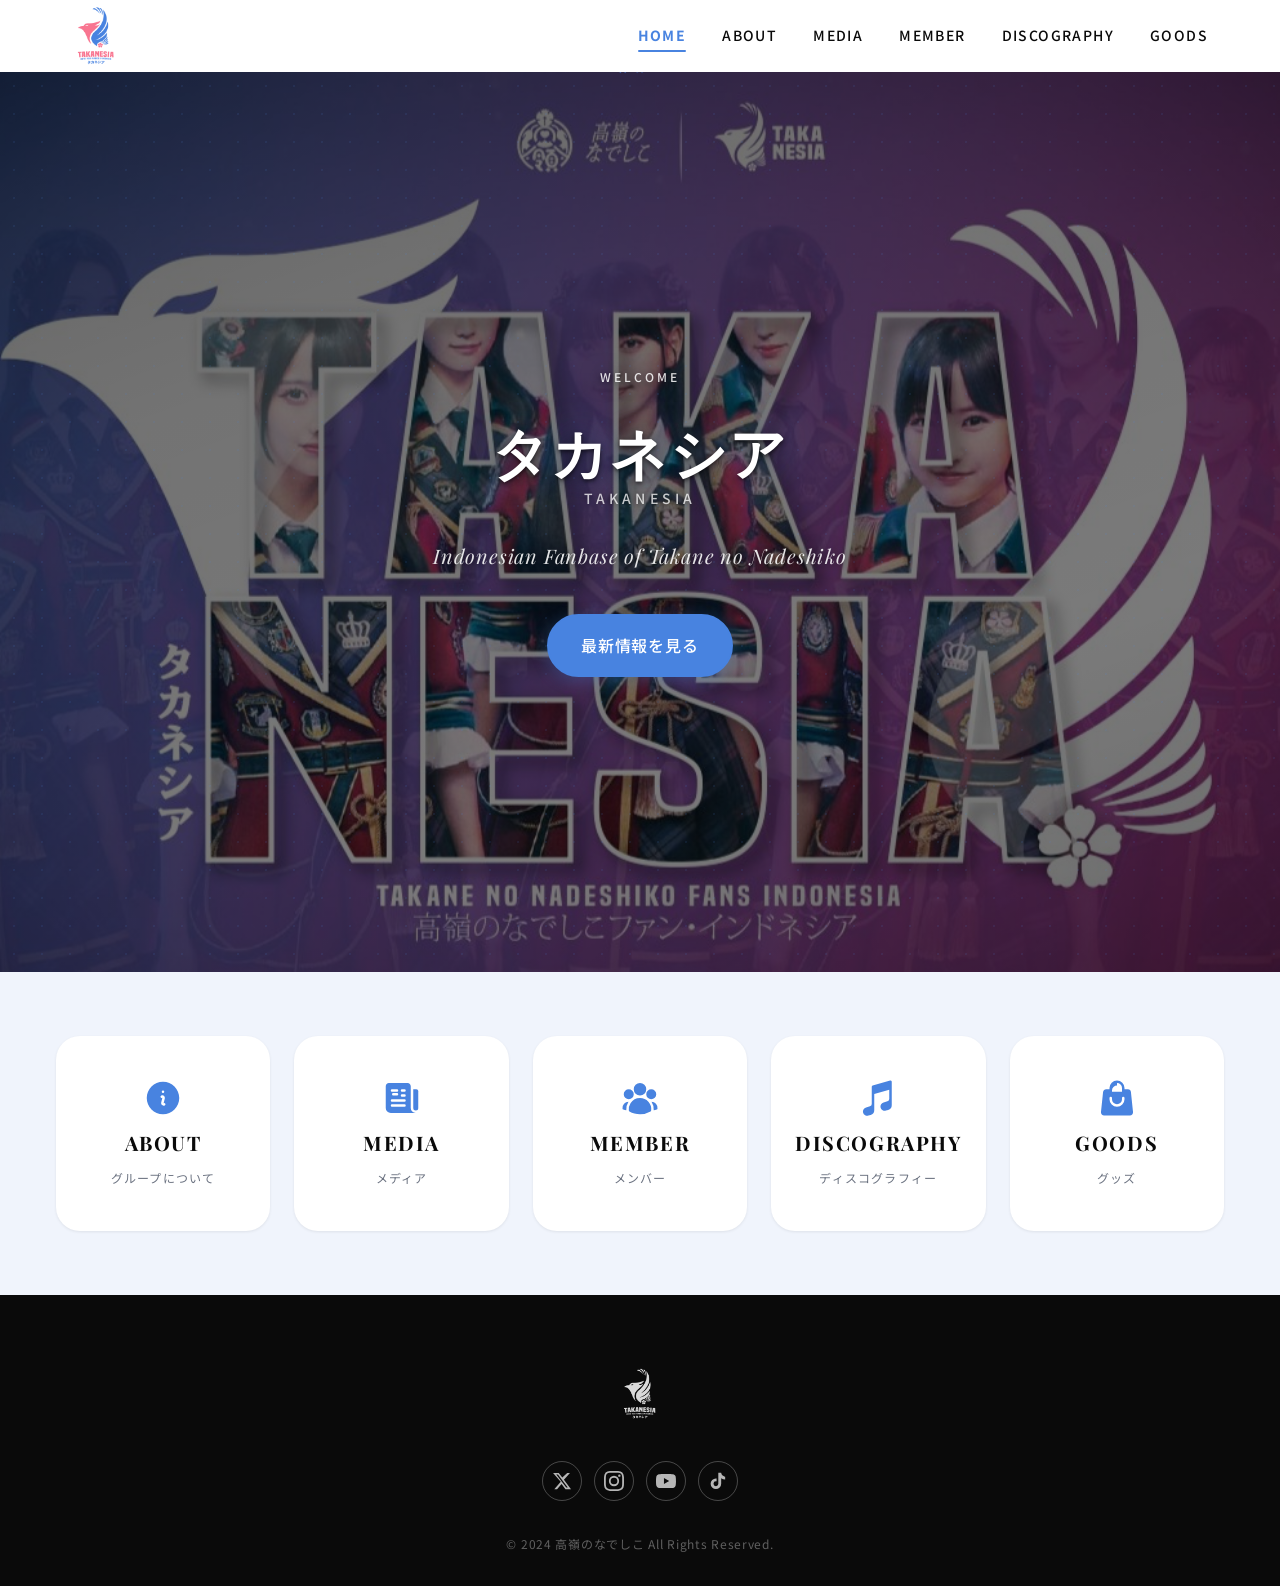
==== commit 5aaea989: "updated ui on members, about, and discograph tolong rapihkan" ====
--- a/index.html
+++ b/index.html
@@ -5,10 +5,13 @@
 <head>
   <!-- [META] Character encoding — UTF-8 supports Japanese characters -->
   <meta charset="UTF-8" />
+  <!-- [FAVICON] Browser tab icon � change href to your logo file path -->
+  <link rel="icon" type="image/png" href="img/logo2.png" />
+  <link rel="apple-touch-icon" href="img/logo2.png" />
   <!-- [META] Responsive viewport — scales correctly on mobile devices -->
   <meta name="viewport" content="width=device-width, initial-scale=1.0" />
   <!-- [META] SEO description -->
-  <meta name="description" content="高嶺のなでしこ 公式ウェブサイト — 最新情報・メンバー・ディスコグラフィー" />
+  <meta name="description" content="Takanesia Website" />
   <!-- [TITLE] Browser tab title -->
   <title>【公式】タカネシア</title>
   <!-- [LINK] Google Fonts — Noto Sans JP for Japanese text, Playfair Display for decorative headings -->
@@ -50,7 +53,7 @@
           <!-- [NAV ITEM] Each li links to its own dedicated page -->
           <li><a href="index.html" class="nav-link nav-link--active">HOME</a></li>
           <li><a href="about.html" class="nav-link">ABOUT</a></li>
-          <li><a href="news.html" class="nav-link">NEWS</a></li>
+          <li><a href="media.html" class="nav-link">MEDIA</a></li>
           <li><a href="member.html" class="nav-link">MEMBER</a></li>
           <li><a href="discography.html" class="nav-link">DISCOGRAPHY</a></li>
           <li><a href="goods.html" class="nav-link">GOODS</a></li>
@@ -83,7 +86,7 @@
       <!-- [HERO TAGLINE] Short descriptive phrase -->
       <p class="hero-tagline">Indonesian Fanbase of Takane no Nadeshiko</p>
       <!-- [HERO CTA] Call-to-action button linking to news -->
-      <a href="news.html" class="btn btn--primary hero-cta">最新情報を見る</a>
+      <a href="media.html" class="btn btn--primary hero-cta">最新情報を見る</a>
     </div>
 
   </section>
@@ -113,8 +116,8 @@
           <p class="section-card-sub">グループについて</p>
         </a>
 
-        <!-- [CARD] NEWS -->
-        <a href="news.html" class="section-card">
+        <!-- [CARD] MEDIA -->
+        <a href="media.html" class="section-card">
           <!-- Newspaper / megaphone icon — represents news & announcements -->
           <div class="section-card-icon" aria-hidden="true">
             <svg xmlns="http://www.w3.org/2000/svg" viewBox="0 0 24 24" fill="currentColor" width="40" height="40">
@@ -122,8 +125,8 @@
               <path d="M18.75 6.75h1.875c.621 0 1.125.504 1.125 1.125V18a1.5 1.5 0 01-3 0V6.75z"/>
             </svg>
           </div>
-          <h2 class="section-card-title">NEWS</h2>
-          <p class="section-card-sub">最新情報</p>
+          <h2 class="section-card-title">MEDIA</h2>
+          <p class="section-card-sub">メディア</p>
         </a>
 
         <!-- [CARD] MEMBER -->
@@ -178,18 +181,8 @@
 
       <!-- [FOOTER LOGO] Logo image repeated for brand reinforcement -->
       <div class="footer-logo">
-        <img src="img/logo.png" alt="高嶺のなでしこ TAKANE NO NADESHIKO" class="footer-logo-img" />
+        <img src="img/logo.png" alt="TAKANESIA LOGO" class="footer-logo-img" />
       </div>
-
-      <!-- [FOOTER NAV] Secondary navigation links -->
-      <nav class="footer-nav" aria-label="フッターナビゲーション">
-        <ul role="list">
-          <li><a href="#">プロフィール</a></li>
-          <li><a href="#">お問い合わせ</a></li>
-          <li><a href="#">プライバシーポリシー</a></li>
-          <li><a href="#">特定商取引法に基づく表記</a></li>
-        </ul>
-      </nav>
 
       <!-- [SOCIAL LINKS] External social media links -->
       <div class="social-links" aria-label="SNSリンク">
--- a/style.css
+++ b/style.css
@@ -1,3791 +1,2349 @@
-��/ * - 
-   *   = = = = = = = = = = = = = = = = = = = = = = = = = = = = = = = = = = = = = = = = = = = = = = = = = = = = = = = = = = = = - 
-   *     ؚ�]n0j0g0W0S0     O F F I C I A L   W E B S I T E   S T Y L E S H E E T - 
-   *     s t y l e . c s s - 
-   * - 
-   *     T a b l e   o f   C o n t e n t s : - 
-   *       1 .   C S S   R E S E T   &   C U S T O M   P R O P E R T I E S - 
-   *       2 .   B A S E   T Y P O G R A P H Y - 
-   *       3 .   U T I L I T Y   C L A S S E S - 
-   *       4 .   S I T E   H E A D E R - 
-   *       5 .   H E R O   S E C T I O N - 
-   *       6 .   N E W S   S E C T I O N - 
-   *       7 .   M E M B E R   S E C T I O N - 
-   *       8 .   D I S C O G R A P H Y   S E C T I O N - 
-   *       9 .   G O O D S   S E C T I O N - 
-   *     1 0 .   S I T E   F O O T E R - 
-   *     1 1 .   B A C K   T O   T O P   B U T T O N - 
-   *     1 2 .   A N I M A T I O N S - 
-   *     1 3 .   M E D I A   Q U E R I E S - 
-   *   = = = = = = = = = = = = = = = = = = = = = = = = = = = = = = = = = = = = = = = = = = = = = = = = = = = = = = = = = = = = - 
-   * / - 
- - 
- / *   = = = = = = = = = = = = = = = = = = = = = = = = = = = = = = = = = = = = = = = = = = = = = = = = = = = = = = = = = = = = - 
-       1 .   C S S   R E S E T   &   C U S T O M   P R O P E R T I E S - 
-       = = = = = = = = = = = = = = = = = = = = = = = = = = = = = = = = = = = = = = = = = = = = = = = = = = = = = = = = = = = =   * / - 
- - 
- / *   - - -   B o x - s i z i n g   r e s e t :   a l l   e l e m e n t s   i n c l u d e   p a d d i n g / b o r d e r   i n   t h e i r   w i d t h   - - -   * / - 
- * , - 
- * : : b e f o r e , - 
- * : : a f t e r   { - 
-     b o x - s i z i n g :   b o r d e r - b o x ; - 
-     m a r g i n :   0 ; - 
-     p a d d i n g :   0 ; - 
- } - 
- - 
- / *   - - -   R e m o v e   d e f a u l t   l i s t   s t y l e s   w h e r e   s e m a n t i c   l i s t s   a r e   u s e d   d e c o r a t i v e l y   - - -   * / - 
- u l [ r o l e = " l i s t " ] , - 
- o l [ r o l e = " l i s t " ]   { - 
-     l i s t - s t y l e :   n o n e ; - 
- } - 
- - 
- / *   - - -   S m o o t h   s c r o l l i n g   f o r   t h e   w h o l e   p a g e   - - -   * / - 
- h t m l   { - 
-     s c r o l l - b e h a v i o r :   s m o o t h ; - 
-     o v e r f l o w - x :   h i d d e n ;   / *   p r e v e n t   a n y   e l e m e n t   f r o m   c a u s i n g   a   h o r i z o n t a l   s c r o l l b a r   * / - 
- } - 
- - 
- b o d y   { - 
-     o v e r f l o w - x :   h i d d e n ;   / *   b e l t - a n d - s u s p e n d e r s :   b l o c k   h o r i z o n t a l   o v e r f l o w   a t   b o d y   l e v e l   * / - 
- } - 
- - 
- / *   - - -   C S S   C u s t o m   P r o p e r t i e s   ( d e s i g n   t o k e n s )   - - -   * / - 
- : r o o t   { - 
-     / *    % %  N e w   b r a n d   p a l e t t e    % %  * / - 
-     - - c o l o r - p i n k :               # F 8 7 5 9 0 ;       / *   c o r a l   p i n k      a c c e n t s ,   b a d g e s ,   p e t a l s   * / - 
-     - - c o l o r - r o s e :               # 4 8 8 3 E 0 ;       / *   b r a n d   b l u e      C T A s ,   h i g h l i g h t s ,   l i n k s   * / - 
-     - - c o l o r - c r e a m :             # f 0 f 4 f c ;       / *   l i g h t   b l u e - t i n t e d   c r e a m      s e c t i o n   b a c k g r o u n d s   * / - 
-     - - c o l o r - c h a r c o a l :       # 0 a 0 a 0 a ;       / *   n e a r - b l a c k      b o d y   t e x t ,   f o o t e r   b g   * / - 
-     - - c o l o r - w h i t e :             # f f f f f f ;       / *   p u r e   w h i t e   * / - 
-     - - c o l o r - p i n k - l i g h t :   # f d e 8 e c ;       / *   v e r y   l i g h t   p i n k      h o v e r   t i n t s   * / - 
-     - - c o l o r - r o s e - d a r k :     # 2 d 5 f b 8 ;       / *   d a r k e r   b l u e      h o v e r   s t a t e s   * / - 
-     - - c o l o r - m u t e d :             # 6 b 7 2 8 0 ;       / *   m u t e d   g r e y      s e c o n d a r y   t e x t   * / - 
-     - - c o l o r - b o r d e r :           # d 0 d d f 7 ;       / *   s o f t   b l u e - g r e y      b o r d e r s   * / - 
- - 
-     / *   C a t e g o r y   b a d g e   c o l o r s   * / - 
-     - - c o l o r - c a t - l i v e :       # 4 8 8 3 E 0 ;       / *   b l u e   * / - 
-     - - c o l o r - c a t - e v e n t :     # F 8 7 5 9 0 ;       / *   p i n k   * / - 
-     - - c o l o r - c a t - g o o d s :     # 2 d 5 f b 8 ;       / *   d a r k   b l u e   * / - 
-     - - c o l o r - c a t - i n f o :       # 6 b 7 2 8 0 ;       / *   g r e y   * / - 
- - 
-     / *   T y p o g r a p h y   * / - 
-     - - f o n t - b o d y :                 ' N o t o   S a n s   J P ' ,   s a n s - s e r i f ; - 
-     - - f o n t - d i s p l a y :           ' P l a y f a i r   D i s p l a y ' ,   s e r i f ; - 
- - 
-     / *   F o n t   s i z e s   ( m o b i l e - f i r s t   b a s e )   * / - 
-     - - f s - x s :       0 . 7 5 r e m ;       / *   1 2 p x   * / - 
-     - - f s - s m :       0 . 8 7 5 r e m ;     / *   1 4 p x   * / - 
-     - - f s - b a s e :   1 r e m ;             / *   1 6 p x   * / - 
-     - - f s - m d :       1 . 1 2 5 r e m ;     / *   1 8 p x   * / - 
-     - - f s - l g :       1 . 2 5 r e m ;       / *   2 0 p x   * / - 
-     - - f s - x l :       1 . 5 r e m ;         / *   2 4 p x   * / - 
-     - - f s - 2 x l :     2 r e m ;             / *   3 2 p x   * / - 
-     - - f s - 3 x l :     2 . 5 r e m ;         / *   4 0 p x   * / - 
-     - - f s - 4 x l :     3 . 5 r e m ;         / *   5 6 p x   * / - 
- - 
-     / *   S p a c i n g   s c a l e   * / - 
-     - - s p a c e - 1 :     0 . 2 5 r e m ; - 
-     - - s p a c e - 2 :     0 . 5 r e m ; - 
-     - - s p a c e - 3 :     0 . 7 5 r e m ; - 
-     - - s p a c e - 4 :     1 r e m ; - 
-     - - s p a c e - 6 :     1 . 5 r e m ; - 
-     - - s p a c e - 8 :     2 r e m ; - 
-     - - s p a c e - 1 0 :   2 . 5 r e m ; - 
-     - - s p a c e - 1 2 :   3 r e m ; - 
-     - - s p a c e - 1 6 :   4 r e m ; - 
-     - - s p a c e - 2 0 :   5 r e m ; - 
-     - - s p a c e - 2 4 :   6 r e m ; - 
- - 
-     / *   L a y o u t   * / - 
-     - - m a x - w i d t h :                 1 2 0 0 p x ; - 
-     - - h e a d e r - h e i g h t :         6 4 p x ; - 
-     - - b o r d e r - r a d i u s - s m :   4 p x ; - 
-     - - b o r d e r - r a d i u s :         8 p x ; - 
-     - - b o r d e r - r a d i u s - l g :   1 6 p x ; - 
-     - - b o r d e r - r a d i u s - x l :   2 4 p x ; - 
-     - - b o r d e r - r a d i u s - p i l l :   9 9 9 p x ; - 
- - 
-     / *   S h a d o w s   * / - 
-     - - s h a d o w - s m :     0   1 p x   3 p x   r g b a ( 0 , 0 , 0 , 0 . 0 8 ) ; - 
-     - - s h a d o w - m d :     0   4 p x   1 2 p x   r g b a ( 0 , 0 , 0 , 0 . 1 0 ) ; - 
-     - - s h a d o w - l g :     0   8 p x   2 4 p x   r g b a ( 0 , 0 , 0 , 0 . 1 2 ) ; - 
-     - - s h a d o w - p i n k :   0   4 p x   1 6 p x   r g b a ( 7 2 , 1 3 1 , 2 2 4 , 0 . 3 0 ) ; - 
- - 
-     / *   T r a n s i t i o n s   * / - 
-     - - t r a n s i t i o n - f a s t :       1 5 0 m s   e a s e ; - 
-     - - t r a n s i t i o n - b a s e :       2 5 0 m s   e a s e ; - 
-     - - t r a n s i t i o n - s l o w :       4 0 0 m s   e a s e ; - 
- } - 
- - 
- / *   = = = = = = = = = = = = = = = = = = = = = = = = = = = = = = = = = = = = = = = = = = = = = = = = = = = = = = = = = = = = - 
-       2 .   B A S E   T Y P O G R A P H Y - 
-       = = = = = = = = = = = = = = = = = = = = = = = = = = = = = = = = = = = = = = = = = = = = = = = = = = = = = = = = = = = =   * / - 
- - 
- / *   - - -   B o d y :   d e f a u l t   f o n t ,   c o l o r ,   a n d   l i n e - h e i g h t   f o r   r e a d a b i l i t y   - - -   * / - 
- b o d y   { - 
-     f o n t - f a m i l y :   v a r ( - - f o n t - b o d y ) ; - 
-     f o n t - s i z e :   v a r ( - - f s - b a s e ) ; - 
-     c o l o r :   v a r ( - - c o l o r - c h a r c o a l ) ; - 
-     b a c k g r o u n d - c o l o r :   v a r ( - - c o l o r - w h i t e ) ; - 
-     l i n e - h e i g h t :   1 . 7 ;                       / *   g e n e r o u s   l i n e - h e i g h t   f o r   J a p a n e s e   t e x t   r e a d a b i l i t y   * / - 
-     - w e b k i t - f o n t - s m o o t h i n g :   a n t i a l i a s e d ; - 
-     - m o z - o s x - f o n t - s m o o t h i n g :   g r a y s c a l e ; - 
- } - 
- - 
- / *   - - -   H e a d i n g s :   u s e   d i s p l a y   f o n t   f o r   d e c o r a t i v e   h e a d i n g s   - - -   * / - 
- h 1 ,   h 2 ,   h 3 ,   h 4 ,   h 5 ,   h 6   { - 
-     f o n t - f a m i l y :   v a r ( - - f o n t - d i s p l a y ) ; - 
-     f o n t - w e i g h t :   7 0 0 ; - 
-     l i n e - h e i g h t :   1 . 2 ; - 
-     c o l o r :   v a r ( - - c o l o r - c h a r c o a l ) ; - 
- } - 
- - 
- / *   - - -   P a r a g r a p h   s p a c i n g   - - -   * / - 
- p   { - 
-     l i n e - h e i g h t :   1 . 8 ;                       / *   e x t r a   l e a d i n g   f o r   J a p a n e s e   m i x e d - s c r i p t   p a r a g r a p h s   * / - 
- } - 
- - 
- / *   - - -   L i n k s :   i n h e r i t   c o l o r ,   r e m o v e   u n d e r l i n e   b y   d e f a u l t   - - -   * / - 
- a   { - 
-     c o l o r :   v a r ( - - c o l o r - r o s e ) ; - 
-     t e x t - d e c o r a t i o n :   n o n e ; - 
-     t r a n s i t i o n :   c o l o r   v a r ( - - t r a n s i t i o n - f a s t ) ; - 
- } - 
- - 
- a : h o v e r , - 
- a : f o c u s - v i s i b l e   { - 
-     c o l o r :   v a r ( - - c o l o r - r o s e - d a r k ) ; - 
-     t e x t - d e c o r a t i o n :   u n d e r l i n e ; - 
- } - 
- - 
- / *   - - -   F o c u s   r i n g :   v i s i b l e   f o r   k e y b o a r d   n a v i g a t i o n   - - -   * / - 
- : f o c u s - v i s i b l e   { - 
-     o u t l i n e :   2 p x   s o l i d   v a r ( - - c o l o r - r o s e ) ; - 
-     o u t l i n e - o f f s e t :   3 p x ; - 
-     b o r d e r - r a d i u s :   v a r ( - - b o r d e r - r a d i u s - s m ) ; - 
- } - 
- - 
- / *   - - -   I m a g e s :   r e s p o n s i v e   b y   d e f a u l t   - - -   * / - 
- i m g   { - 
-     m a x - w i d t h :   1 0 0 % ; - 
-     h e i g h t :   a u t o ; - 
-     d i s p l a y :   b l o c k ; - 
- } - 
- - 
- / *   - - -   J a p a n e s e   t e x t :   e n s u r e   p r o p e r   l i n e - b r e a k   b e h a v i o r   - - -   * / - 
- : l a n g ( j a )   { - 
-     w o r d - b r e a k :   b r e a k - a l l ;             / *   a l l o w   b r e a k s   a t   a n y   c h a r a c t e r   f o r   C J K   * / - 
-     o v e r f l o w - w r a p :   b r e a k - w o r d ; - 
- } - 
- - 
- / *   = = = = = = = = = = = = = = = = = = = = = = = = = = = = = = = = = = = = = = = = = = = = = = = = = = = = = = = = = = = = - 
-       3 .   U T I L I T Y   C L A S S E S - 
-       = = = = = = = = = = = = = = = = = = = = = = = = = = = = = = = = = = = = = = = = = = = = = = = = = = = = = = = = = = = =   * / - 
- - 
- / *   - - -   . b t n :   b a s e   b u t t o n   s t y l e s   s h a r e d   b y   a l l   v a r i a n t s   - - -   * / - 
- . b t n   { - 
-     d i s p l a y :   i n l i n e - f l e x ; - 
-     a l i g n - i t e m s :   c e n t e r ; - 
-     j u s t i f y - c o n t e n t :   c e n t e r ; - 
-     g a p :   v a r ( - - s p a c e - 2 ) ; - 
-     p a d d i n g :   v a r ( - - s p a c e - 3 )   v a r ( - - s p a c e - 6 ) ; - 
-     f o n t - f a m i l y :   v a r ( - - f o n t - b o d y ) ; - 
-     f o n t - s i z e :   v a r ( - - f s - s m ) ; - 
-     f o n t - w e i g h t :   5 0 0 ; - 
-     l e t t e r - s p a c i n g :   0 . 0 5 e m ; - 
-     b o r d e r :   2 p x   s o l i d   t r a n s p a r e n t ; - 
-     b o r d e r - r a d i u s :   v a r ( - - b o r d e r - r a d i u s - p i l l ) ; - 
-     c u r s o r :   p o i n t e r ; - 
-     t e x t - d e c o r a t i o n :   n o n e ; - 
-     t r a n s i t i o n : - 
-         b a c k g r o u n d - c o l o r   v a r ( - - t r a n s i t i o n - b a s e ) , - 
-         c o l o r   v a r ( - - t r a n s i t i o n - b a s e ) , - 
-         b o r d e r - c o l o r   v a r ( - - t r a n s i t i o n - b a s e ) , - 
-         t r a n s f o r m   v a r ( - - t r a n s i t i o n - f a s t ) , - 
-         b o x - s h a d o w   v a r ( - - t r a n s i t i o n - b a s e ) ; - 
-     w h i t e - s p a c e :   n o w r a p ; - 
-     u s e r - s e l e c t :   n o n e ; - 
- } - 
- - 
- . b t n : h o v e r   { - 
-     t r a n s f o r m :   t r a n s l a t e Y ( - 2 p x ) ;       / *   s u b t l e   l i f t   o n   h o v e r   * / - 
-     t e x t - d e c o r a t i o n :   n o n e ; - 
- } - 
- - 
- . b t n : a c t i v e   { - 
-     t r a n s f o r m :   t r a n s l a t e Y ( 0 ) ;             / *   p r e s s - d o w n   f e e d b a c k   * / - 
- } - 
- - 
- / *   - - -   . b t n - - p r i m a r y :   f i l l e d   p i n k / r o s e   b u t t o n   - - -   * / - 
- . b t n - - p r i m a r y   { - 
-     b a c k g r o u n d - c o l o r :   v a r ( - - c o l o r - r o s e ) ; - 
-     c o l o r :   v a r ( - - c o l o r - w h i t e ) ; - 
-     b o r d e r - c o l o r :   v a r ( - - c o l o r - r o s e ) ; - 
-     b o x - s h a d o w :   v a r ( - - s h a d o w - p i n k ) ; - 
- } - 
- - 
- . b t n - - p r i m a r y : h o v e r , - 
- . b t n - - p r i m a r y : f o c u s - v i s i b l e   { - 
-     b a c k g r o u n d - c o l o r :   v a r ( - - c o l o r - r o s e - d a r k ) ; - 
-     b o r d e r - c o l o r :   v a r ( - - c o l o r - r o s e - d a r k ) ; - 
-     c o l o r :   v a r ( - - c o l o r - w h i t e ) ; - 
-     b o x - s h a d o w :   0   6 p x   2 0 p x   r g b a ( 7 2 , 1 3 1 , 2 2 4 , 0 . 4 0 ) ; - 
- } - 
- - 
- / *   - - -   . b t n - - o u t l i n e :   t r a n s p a r e n t   w i t h   r o s e   b o r d e r   - - -   * / - 
- . b t n - - o u t l i n e   { - 
-     b a c k g r o u n d - c o l o r :   t r a n s p a r e n t ; - 
-     c o l o r :   v a r ( - - c o l o r - r o s e ) ; - 
-     b o r d e r - c o l o r :   v a r ( - - c o l o r - r o s e ) ; - 
- } - 
- - 
- . b t n - - o u t l i n e : h o v e r , - 
- . b t n - - o u t l i n e : f o c u s - v i s i b l e   { - 
-     b a c k g r o u n d - c o l o r :   v a r ( - - c o l o r - r o s e ) ; - 
-     c o l o r :   v a r ( - - c o l o r - w h i t e ) ; - 
- } - 
- - 
- / *   - - -   . b t n - - w h i t e :   w h i t e - f i l l e d   b u t t o n   ( u s e d   o n   d a r k / c o l o r e d   b a c k g r o u n d s )   - - -   * / - 
- . b t n - - w h i t e   { - 
-     b a c k g r o u n d - c o l o r :   v a r ( - - c o l o r - w h i t e ) ; - 
-     c o l o r :   v a r ( - - c o l o r - r o s e ) ; - 
-     b o r d e r - c o l o r :   v a r ( - - c o l o r - w h i t e ) ; - 
- } - 
- - 
- . b t n - - w h i t e : h o v e r , - 
- . b t n - - w h i t e : f o c u s - v i s i b l e   { - 
-     b a c k g r o u n d - c o l o r :   v a r ( - - c o l o r - p i n k - l i g h t ) ; - 
-     c o l o r :   v a r ( - - c o l o r - r o s e - d a r k ) ; - 
- } - 
- - 
- / *   - - -   . s e c t i o n :   s t a n d a r d   v e r t i c a l   p a d d i n g   w r a p p e r   f o r   a l l   p a g e   s e c t i o n s   - - -   * / - 
- . s e c t i o n   { - 
-     p a d d i n g :   v a r ( - - s p a c e - 1 6 )   v a r ( - - s p a c e - 4 ) ; - 
-     o p a c i t y :   0 ;                                         / *   i n i t i a l   s t a t e   f o r   f a d e - i n - u p   a n i m a t i o n   * / - 
-     t r a n s f o r m :   t r a n s l a t e Y ( 2 4 p x ) ; - 
-     t r a n s i t i o n : - 
-         o p a c i t y   v a r ( - - t r a n s i t i o n - s l o w ) , - 
-         t r a n s f o r m   v a r ( - - t r a n s i t i o n - s l o w ) ; - 
- } - 
- - 
- / *   W h e n   J S   a d d s   . i s - v i s i b l e ,   t h e   s e c t i o n   f a d e s   i n   * / - 
- . s e c t i o n . i s - v i s i b l e   { - 
-     o p a c i t y :   1 ; - 
-     t r a n s f o r m :   t r a n s l a t e Y ( 0 ) ; - 
- } - 
- - 
- / *   - - -   . s e c t i o n - h e a d e r :   c e n t e r e d   h e a d i n g   b l o c k   a b o v e   s e c t i o n   c o n t e n t   - - -   * / - 
- . s e c t i o n - h e a d e r   { - 
-     t e x t - a l i g n :   c e n t e r ; - 
-     m a r g i n - b o t t o m :   v a r ( - - s p a c e - 1 0 ) ; - 
- } - 
- - 
- / *   - - -   . s e c t i o n - t i t l e :   l a r g e   s e c t i o n   h e a d i n g   w i t h   d e c o r a t i v e   u n d e r l i n e   - - -   * / - 
- . s e c t i o n - t i t l e   { - 
-     f o n t - f a m i l y :   v a r ( - - f o n t - d i s p l a y ) ; - 
-     f o n t - s i z e :   v a r ( - - f s - 2 x l ) ; - 
-     f o n t - w e i g h t :   7 0 0 ; - 
-     c o l o r :   v a r ( - - c o l o r - c h a r c o a l ) ; - 
-     l e t t e r - s p a c i n g :   0 . 0 8 e m ; - 
-     t e x t - t r a n s f o r m :   u p p e r c a s e ; - 
-     p o s i t i o n :   r e l a t i v e ; - 
-     d i s p l a y :   i n l i n e - b l o c k ; - 
-     p a d d i n g - b o t t o m :   v a r ( - - s p a c e - 3 ) ; - 
- } - 
- - 
- / *   D e c o r a t i v e   u n d e r l i n e :   a   c e n t e r e d   p i n k   b a r   b e l o w   t h e   t i t l e   * / - 
- . s e c t i o n - t i t l e : : a f t e r   { - 
-     c o n t e n t :   ' ' ; - 
-     p o s i t i o n :   a b s o l u t e ; - 
-     b o t t o m :   0 ; - 
-     l e f t :   5 0 % ; - 
-     t r a n s f o r m :   t r a n s l a t e X ( - 5 0 % ) ; - 
-     w i d t h :   4 8 p x ; - 
-     h e i g h t :   3 p x ; - 
-     b a c k g r o u n d :   l i n e a r - g r a d i e n t ( 9 0 d e g ,   v a r ( - - c o l o r - p i n k ) ,   v a r ( - - c o l o r - r o s e ) ) ; - 
-     b o r d e r - r a d i u s :   v a r ( - - b o r d e r - r a d i u s - p i l l ) ; - 
- } - 
- - 
- / *   - - -   . s e c t i o n - s u b t i t l e :   s m a l l   J a p a n e s e   s u b t i t l e   b e l o w   t h e   t i t l e   - - -   * / - 
- . s e c t i o n - s u b t i t l e   { - 
-     f o n t - f a m i l y :   v a r ( - - f o n t - b o d y ) ; - 
-     f o n t - s i z e :   v a r ( - - f s - s m ) ; - 
-     c o l o r :   v a r ( - - c o l o r - m u t e d ) ; - 
-     l e t t e r - s p a c i n g :   0 . 1 2 e m ; - 
-     m a r g i n - t o p :   v a r ( - - s p a c e - 3 ) ; - 
- } - 
- - 
- / *   - - -   M a x - w i d t h   c o n t a i n e r   u s e d   i n s i d e   s e c t i o n s   - - -   * / - 
- . c o n t a i n e r   { - 
-     m a x - w i d t h :   v a r ( - - m a x - w i d t h ) ; - 
-     m a r g i n - i n l i n e :   a u t o ; - 
-     p a d d i n g - i n l i n e :   v a r ( - - s p a c e - 4 ) ; - 
- } - 
- - 
- / *   = = = = = = = = = = = = = = = = = = = = = = = = = = = = = = = = = = = = = = = = = = = = = = = = = = = = = = = = = = = = - 
-       4 .   S I T E   H E A D E R - 
-       S t i c k y   n a v i g a t i o n   b a r   w i t h   l o g o   a n d   m a i n   n a v   l i n k s . - 
-       = = = = = = = = = = = = = = = = = = = = = = = = = = = = = = = = = = = = = = = = = = = = = = = = = = = = = = = = = = = =   * / - 
- - 
- / *   - - -   O u t e r   h e a d e r :   s t i c k y ,   w h i t e   b a c k g r o u n d   - - -   * / - 
- . s i t e - h e a d e r   { - 
-     p o s i t i o n :   s t i c k y ; - 
-     t o p :   0 ; - 
-     z - i n d e x :   1 0 0 ; - 
-     b a c k g r o u n d - c o l o r :   v a r ( - - c o l o r - w h i t e ) ; - 
-     h e i g h t :   v a r ( - - h e a d e r - h e i g h t ) ; - 
-     t r a n s i t i o n :   b o x - s h a d o w   v a r ( - - t r a n s i t i o n - b a s e ) ; - 
- } - 
- - 
- / *   W h e n   J S   a d d s   . s i t e - h e a d e r - - s c r o l l e d   ( a f t e r   h e r o   p a s s e s ) ,   s h o w   s h a d o w   * / - 
- . s i t e - h e a d e r - - s c r o l l e d   { - 
-     b o x - s h a d o w :   v a r ( - - s h a d o w - m d ) ; - 
- } - 
- - 
- / *   - - -   H e a d e r   i n n e r :   f l e x   r o w ,   m a x - w i d t h   c e n t e r e d   - - -   * / - 
- . h e a d e r - i n n e r   { - 
-     m a x - w i d t h :   v a r ( - - m a x - w i d t h ) ; - 
-     m a r g i n - i n l i n e :   a u t o ; - 
-     p a d d i n g - i n l i n e :   v a r ( - - s p a c e - 4 ) ; - 
-     h e i g h t :   1 0 0 % ; - 
-     d i s p l a y :   f l e x ; - 
-     a l i g n - i t e m s :   c e n t e r ; - 
-     j u s t i f y - c o n t e n t :   s p a c e - b e t w e e n ; - 
-     g a p :   v a r ( - - s p a c e - 4 ) ; - 
- } - 
- - 
- / *   - - -   L o g o :   i m a g e   m a r k   - - -   * / - 
- . l o g o   { - 
-     d i s p l a y :   f l e x ; - 
-     a l i g n - i t e m s :   c e n t e r ; - 
-     t e x t - d e c o r a t i o n :   n o n e ; - 
-     f l e x - s h r i n k :   0 ; - 
- } - 
- - 
- . l o g o : h o v e r   { - 
-     t e x t - d e c o r a t i o n :   n o n e ; - 
-     o p a c i t y :   0 . 8 5 ; - 
- } - 
- - 
- / *   L o g o   i m a g e :   c o n s t r a i n e d   h e i g h t   t o   f i t   t h e   h e a d e r   * / - 
- . l o g o - i m g   { - 
-     h e i g h t :   8 0 p x ;               / *   f i t s   n e a t l y   i n s i d e   t h e   6 4 p x   h e a d e r   * / - 
-     w i d t h :   a u t o ;                 / *   p r e s e r v e   a s p e c t   r a t i o   * / - 
-     d i s p l a y :   b l o c k ; - 
-     o b j e c t - f i t :   c o n t a i n ; - 
- } - 
- - 
- / *   - - -   H a m b u r g e r   b u t t o n :   3 - l i n e   i c o n ,   m o b i l e   o n l y   - - -   * / - 
- . h a m b u r g e r   { - 
-     d i s p l a y :   f l e x ;                               / *   s h o w n   o n   m o b i l e ,   h i d d e n   o n   d e s k t o p   v i a   m e d i a   q u e r y   * / - 
-     f l e x - d i r e c t i o n :   c o l u m n ; - 
-     j u s t i f y - c o n t e n t :   c e n t e r ; - 
-     g a p :   5 p x ; - 
-     w i d t h :   4 0 p x ; - 
-     h e i g h t :   4 0 p x ; - 
-     p a d d i n g :   v a r ( - - s p a c e - 2 ) ; - 
-     b a c k g r o u n d :   n o n e ; - 
-     b o r d e r :   n o n e ; - 
-     c u r s o r :   p o i n t e r ; - 
-     b o r d e r - r a d i u s :   v a r ( - - b o r d e r - r a d i u s - s m ) ; - 
-     t r a n s i t i o n :   b a c k g r o u n d - c o l o r   v a r ( - - t r a n s i t i o n - f a s t ) ; - 
-     f l e x - s h r i n k :   0 ; - 
- } - 
- - 
- . h a m b u r g e r : h o v e r   { - 
-     b a c k g r o u n d - c o l o r :   v a r ( - - c o l o r - p i n k - l i g h t ) ; - 
- } - 
- - 
- / *   E a c h   s p a n   i s   o n e   h o r i z o n t a l   l i n e   o f   t h e   h a m b u r g e r   i c o n   * / - 
- . h a m b u r g e r   s p a n   { - 
-     d i s p l a y :   b l o c k ; - 
-     w i d t h :   1 0 0 % ; - 
-     h e i g h t :   2 p x ; - 
-     b a c k g r o u n d - c o l o r :   v a r ( - - c o l o r - c h a r c o a l ) ; - 
-     b o r d e r - r a d i u s :   v a r ( - - b o r d e r - r a d i u s - p i l l ) ; - 
-     t r a n s i t i o n : - 
-         t r a n s f o r m   v a r ( - - t r a n s i t i o n - b a s e ) , - 
-         o p a c i t y   v a r ( - - t r a n s i t i o n - b a s e ) ; - 
-     t r a n s f o r m - o r i g i n :   c e n t e r ; - 
- } - 
- - 
- / *   A n i m a t e   h a m b u r g e r   �!  X   w h e n   . i s - o p e n   i s   a d d e d   b y   J S   * / - 
- . h a m b u r g e r . i s - o p e n   s p a n : n t h - c h i l d ( 1 )   { - 
-     t r a n s f o r m :   t r a n s l a t e Y ( 7 p x )   r o t a t e ( 4 5 d e g ) ; - 
- } - 
- - 
- . h a m b u r g e r . i s - o p e n   s p a n : n t h - c h i l d ( 2 )   { - 
-     o p a c i t y :   0 ; - 
-     t r a n s f o r m :   s c a l e X ( 0 ) ; - 
- } - 
- - 
- . h a m b u r g e r . i s - o p e n   s p a n : n t h - c h i l d ( 3 )   { - 
-     t r a n s f o r m :   t r a n s l a t e Y ( - 7 p x )   r o t a t e ( - 4 5 d e g ) ; - 
- } - 
- - 
- / *   - - -   M a i n   n a v :   h i d d e n   o n   m o b i l e   b y   d e f a u l t ,   s h o w n   w h e n   o p e n   - - -   * / - 
- . m a i n - n a v   { - 
-     / *   M o b i l e :   c o l l a p s e d   d r o p d o w n   b e l o w   h e a d e r   * / - 
-     p o s i t i o n :   a b s o l u t e ; - 
-     t o p :   v a r ( - - h e a d e r - h e i g h t ) ; - 
-     l e f t :   0 ; - 
-     r i g h t :   0 ; - 
-     b a c k g r o u n d - c o l o r :   v a r ( - - c o l o r - w h i t e ) ; - 
-     b o x - s h a d o w :   v a r ( - - s h a d o w - m d ) ; - 
-     m a x - h e i g h t :   0 ; - 
-     o v e r f l o w :   h i d d e n ; - 
-     t r a n s i t i o n :   m a x - h e i g h t   v a r ( - - t r a n s i t i o n - s l o w ) ; - 
- } - 
- - 
- / *   W h e n   h a m b u r g e r   i s   o p e n ,   e x p a n d   t h e   n a v   * / - 
- . m a i n - n a v . i s - o p e n   { - 
-     m a x - h e i g h t :   4 0 0 p x ; - 
- } - 
- - 
- / *   - - -   N a v   l i s t :   v e r t i c a l   s t a c k   o n   m o b i l e   - - -   * / - 
- . n a v - l i s t   { - 
-     l i s t - s t y l e :   n o n e ; - 
-     d i s p l a y :   f l e x ; - 
-     f l e x - d i r e c t i o n :   c o l u m n ; - 
-     p a d d i n g :   v a r ( - - s p a c e - 4 ) ; - 
-     g a p :   v a r ( - - s p a c e - 1 ) ; - 
- } - 
- - 
- / *   - - -   N a v   l i n k :   i n d i v i d u a l   n a v i g a t i o n   i t e m   - - -   * / - 
- . n a v - l i n k   { - 
-     d i s p l a y :   b l o c k ; - 
-     p a d d i n g :   v a r ( - - s p a c e - 3 )   v a r ( - - s p a c e - 4 ) ; - 
-     f o n t - f a m i l y :   v a r ( - - f o n t - b o d y ) ; - 
-     f o n t - s i z e :   v a r ( - - f s - s m ) ; - 
-     f o n t - w e i g h t :   5 0 0 ; - 
-     l e t t e r - s p a c i n g :   0 . 1 e m ; - 
-     c o l o r :   v a r ( - - c o l o r - c h a r c o a l ) ; - 
-     t e x t - d e c o r a t i o n :   n o n e ; - 
-     b o r d e r - r a d i u s :   v a r ( - - b o r d e r - r a d i u s - s m ) ; - 
-     p o s i t i o n :   r e l a t i v e ; - 
-     t r a n s i t i o n :   c o l o r   v a r ( - - t r a n s i t i o n - f a s t ) ,   b a c k g r o u n d - c o l o r   v a r ( - - t r a n s i t i o n - f a s t ) ; - 
- } - 
- - 
- . n a v - l i n k : h o v e r , - 
- . n a v - l i n k : f o c u s - v i s i b l e   { - 
-     c o l o r :   v a r ( - - c o l o r - r o s e ) ; - 
-     b a c k g r o u n d - c o l o r :   v a r ( - - c o l o r - p i n k - l i g h t ) ; - 
-     t e x t - d e c o r a t i o n :   n o n e ; - 
- } - 
- - 
- / *   A n i m a t e d   u n d e r l i n e   e f f e c t   o n   h o v e r   ( d e s k t o p )      h i d d e n   o n   m o b i l e   * / - 
- . n a v - l i n k : : a f t e r   { - 
-     c o n t e n t :   ' ' ; - 
-     p o s i t i o n :   a b s o l u t e ; - 
-     b o t t o m :   4 p x ; - 
-     l e f t :   v a r ( - - s p a c e - 4 ) ; - 
-     r i g h t :   v a r ( - - s p a c e - 4 ) ; - 
-     h e i g h t :   2 p x ; - 
-     b a c k g r o u n d - c o l o r :   v a r ( - - c o l o r - r o s e ) ; - 
-     t r a n s f o r m :   s c a l e X ( 0 ) ; - 
-     t r a n s f o r m - o r i g i n :   l e f t ; - 
-     t r a n s i t i o n :   t r a n s f o r m   v a r ( - - t r a n s i t i o n - b a s e ) ; - 
-     b o r d e r - r a d i u s :   v a r ( - - b o r d e r - r a d i u s - p i l l ) ; - 
- } - 
- - 
- . n a v - l i n k : h o v e r : : a f t e r   { - 
-     t r a n s f o r m :   s c a l e X ( 1 ) ; - 
- } - 
- - 
- / *   = = = = = = = = = = = = = = = = = = = = = = = = = = = = = = = = = = = = = = = = = = = = = = = = = = = = = = = = = = = = - 
-       6 .   H E R O   S E C T I O N - 
-       F u l l - v i e w p o r t   s p l a s h   w i t h   g r o u p   n a m e ,   t a g l i n e ,   a n d   p e t a l s . - 
-       = = = = = = = = = = = = = = = = = = = = = = = = = = = = = = = = = = = = = = = = = = = = = = = = = = = = = = = = = = = =   * / - 
- - 
- / *   - - -   H e r o   o u t e r :   f u l l   v i e w p o r t   h e i g h t ,   r e l a t i v e   f o r   c h i l d   p o s i t i o n i n g   - - -   * / - 
- . h e r o   { - 
-     p o s i t i o n :   r e l a t i v e ; - 
-     m i n - h e i g h t :   1 0 0 s v h ;                       / *   s v h   =   s m a l l   v i e w p o r t   h e i g h t ,   a v o i d s   m o b i l e   b r o w s e r   c h r o m e   * / - 
-     m i n - h e i g h t :   1 0 0 v h ;                         / *   f a l l b a c k   f o r   b r o w s e r s   w i t h o u t   s v h   * / - 
-     d i s p l a y :   f l e x ; - 
-     a l i g n - i t e m s :   c e n t e r ; - 
-     j u s t i f y - c o n t e n t :   c e n t e r ; - 
-     o v e r f l o w :   h i d d e n ; - 
-     / *   [ B G   L A Y E R   1 ]   D i m m i n g   o v e r l a y      i n c r e a s e d   o p a c i t y   f o r   b e t t e r   t e x t   l e g i b i l i t y   * / - 
-     b a c k g r o u n d : - 
-         l i n e a r - g r a d i e n t ( - 
-             1 6 0 d e g , - 
-             r g b a ( 0 ,   0 ,   0 ,   0 . 6 2 )   0 % , - 
-             r g b a ( 0 ,   0 ,   0 ,   0 . 5 5 )   3 0 % , - 
-             r g b a ( 0 ,   0 ,   0 ,   0 . 5 2 )   7 0 % , - 
-             r g b a ( 0 ,   0 ,   0 ,   0 . 5 8 )   1 0 0 % - 
-         ) , - 
-         / *   [ B G   L A Y E R   2 ]   T h e   a c t u a l   p h o t o      c o v e r s   t h e   f u l l   h e r o   a r e a   * / - 
-         u r l ( ' i m g / h o m e p a g e . j p e g ' )   c e n t e r   c e n t e r   /   c o v e r   n o - r e p e a t ; - 
- } - 
- - 
- / *   - - -   H e r o   b a c k g r o u n d :   s u b t l e   d o t   p a t t e r n   o v e r l a y   - - -   * / - 
- . h e r o - b g   { - 
-     p o s i t i o n :   a b s o l u t e ; - 
-     i n s e t :   0 ; - 
-     / *   R a d i a l   d o t   p a t t e r n   u s i n g   C S S   g r a d i e n t s   * / - 
-     b a c k g r o u n d - i m a g e : - 
-         r a d i a l - g r a d i e n t ( c i r c l e ,   r g b a ( 7 2 , 1 3 1 , 2 2 4 , 0 . 1 0 )   1 p x ,   t r a n s p a r e n t   1 p x ) ; - 
-     b a c k g r o u n d - s i z e :   2 8 p x   2 8 p x ; - 
-     p o i n t e r - e v e n t s :   n o n e ; - 
- } - 
- - 
- / *   - - -   H e r o   p e t a l s   c o n t a i n e r :   J S   i n j e c t s   . p e t a l   d i v s   h e r e   - - -   * / - 
- . h e r o - p e t a l s   { - 
-     p o s i t i o n :   a b s o l u t e ; - 
-     i n s e t :   0 ; - 
-     p o i n t e r - e v e n t s :   n o n e ; - 
-     o v e r f l o w :   h i d d e n ; - 
- } - 
- - 
- / *   I n d i v i d u a l   p e t a l :   s m a l l   p i n k   c i r c l e   o r   ?'  c h a r a c t e r   * / - 
- . p e t a l   { - 
-     p o s i t i o n :   a b s o l u t e ; - 
-     t o p :   - 2 0 p x ;                                       / *   s t a r t   a b o v e   v i e w p o r t   * / - 
-     c o l o r :   v a r ( - - c o l o r - r o s e ) ; - 
-     o p a c i t y :   0 . 6 ; - 
-     f o n t - s i z e :   1 2 p x ;                             / *   o v e r r i d d e n   p e r - p e t a l   b y   J S   i n l i n e   s t y l e   * / - 
-     a n i m a t i o n :   p e t a l F a l l   l i n e a r   i n f i n i t e ; - 
-     w i l l - c h a n g e :   t r a n s f o r m ,   o p a c i t y ; - 
-     u s e r - s e l e c t :   n o n e ; - 
-     p o i n t e r - e v e n t s :   n o n e ; - 
- } - 
- - 
- / *   - - -   H e r o   c o n t e n t :   c e n t e r e d   f l e x   c o l u m n   - - -   * / - 
- . h e r o - c o n t e n t   { - 
-     p o s i t i o n :   r e l a t i v e ;                       / *   a b o v e   . h e r o - b g   a n d   . h e r o - p e t a l s   * / - 
-     z - i n d e x :   1 ; - 
-     d i s p l a y :   f l e x ; - 
-     f l e x - d i r e c t i o n :   c o l u m n ; - 
-     a l i g n - i t e m s :   c e n t e r ; - 
-     t e x t - a l i g n :   c e n t e r ; - 
-     p a d d i n g :   v a r ( - - s p a c e - 8 )   v a r ( - - s p a c e - 4 ) ; - 
-     g a p :   v a r ( - - s p a c e - 4 ) ; - 
-     m a x - w i d t h :   8 0 0 p x ; - 
- } - 
- - 
- / *   - - -   H e r o   e y e b r o w :   s m a l l   l a b e l   a b o v e   t h e   m a i n   t i t l e   - - -   * / - 
- . h e r o - e y e b r o w   { - 
-     f o n t - f a m i l y :   v a r ( - - f o n t - b o d y ) ; - 
-     f o n t - s i z e :   v a r ( - - f s - x s ) ; - 
-     f o n t - w e i g h t :   5 0 0 ; - 
-     l e t t e r - s p a c i n g :   0 . 2 5 e m ; - 
-     t e x t - t r a n s f o r m :   u p p e r c a s e ; - 
-     c o l o r :   r g b a ( 2 5 5 ,   2 5 5 ,   2 5 5 ,   0 . 8 5 ) ; - 
-     t e x t - s h a d o w :   0   0   2 0 p x   r g b a ( 0 , 0 , 0 , 0 . 6 ) ,   0   2 p x   8 p x   r g b a ( 0 , 0 , 0 , 0 . 5 ) ; - 
-     / *   A n i m a t e   i n   f r o m   a b o v e   * / - 
-     a n i m a t i o n :   h e r o S l i d e D o w n   0 . 7 s   c u b i c - b e z i e r ( 0 . 2 2 ,   1 ,   0 . 3 6 ,   1 )   b o t h ; - 
-     a n i m a t i o n - d e l a y :   0 . 1 s ; - 
- } - 
- - 
- / *   - - -   H e r o   t i t l e :   t h e   m a i n   h 1   - - -   * / - 
- . h e r o - t i t l e   { - 
-     d i s p l a y :   f l e x ; - 
-     f l e x - d i r e c t i o n :   c o l u m n ; - 
-     a l i g n - i t e m s :   c e n t e r ; - 
-     g a p :   v a r ( - - s p a c e - 2 ) ; - 
- } - 
- - 
- / *   J a p a n e s e   g r o u p   n a m e :   l a r g e   P l a y f a i r   D i s p l a y   * / - 
- . h e r o - t i t l e - j p   { - 
-     f o n t - f a m i l y :   v a r ( - - f o n t - d i s p l a y ) ; - 
-     f o n t - s i z e :   c l a m p ( 2 . 2 r e m ,   8 v w ,   v a r ( - - f s - 4 x l ) ) ; - 
-     f o n t - w e i g h t :   7 0 0 ; - 
-     c o l o r :   v a r ( - - c o l o r - w h i t e ) ; - 
-     l e t t e r - s p a c i n g :   0 . 0 4 e m ; - 
-     l i n e - h e i g h t :   1 . 1 ; - 
-     t e x t - s h a d o w : - 
-         0   2 p x   4 p x   r g b a ( 0 , 0 , 0 , 0 . 6 ) , - 
-         0   4 p x   1 6 p x   r g b a ( 0 , 0 , 0 , 0 . 4 5 ) , - 
-         0   0   4 0 p x   r g b a ( 7 2 , 1 3 1 , 2 2 4 , 0 . 4 0 ) ; - 
-     / *   A n i m a t e   i n   f r o m   l e f t   * / - 
-     a n i m a t i o n :   h e r o S l i d e R i g h t   0 . 8 s   c u b i c - b e z i e r ( 0 . 2 2 ,   1 ,   0 . 3 6 ,   1 )   b o t h ; - 
-     a n i m a t i o n - d e l a y :   0 . 3 5 s ; - 
- } - 
- - 
- / *   R o m a n i z e d   s u b t i t l e :   s m a l l   c a p s   w i t h   w i d e   t r a c k i n g   * / - 
- . h e r o - t i t l e - e n   { - 
-     f o n t - f a m i l y :   v a r ( - - f o n t - b o d y ) ; - 
-     f o n t - s i z e :   c l a m p ( 0 . 6 5 r e m ,   2 v w ,   v a r ( - - f s - s m ) ) ; - 
-     f o n t - w e i g h t :   5 0 0 ; - 
-     l e t t e r - s p a c i n g :   0 . 3 e m ; - 
-     t e x t - t r a n s f o r m :   u p p e r c a s e ; - 
-     c o l o r :   r g b a ( 2 5 5 ,   2 5 5 ,   2 5 5 ,   0 . 7 5 ) ; - 
-     t e x t - s h a d o w :   0   1 p x   6 p x   r g b a ( 0 , 0 , 0 , 0 . 5 5 ) ; - 
-     / *   A n i m a t e   i n   f r o m   r i g h t   * / - 
-     a n i m a t i o n :   h e r o S l i d e L e f t   0 . 8 s   c u b i c - b e z i e r ( 0 . 2 2 ,   1 ,   0 . 3 6 ,   1 )   b o t h ; - 
-     a n i m a t i o n - d e l a y :   0 . 5 s ; - 
- } - 
- - 
- / *   - - -   H e r o   t a g l i n e :   s h o r t   d e s c r i p t i v e   p h r a s e   - - -   * / - 
- . h e r o - t a g l i n e   { - 
-     f o n t - f a m i l y :   v a r ( - - f o n t - d i s p l a y ) ; - 
-     f o n t - s t y l e :   i t a l i c ; - 
-     f o n t - s i z e :   c l a m p ( v a r ( - - f s - b a s e ) ,   2 . 5 v w ,   v a r ( - - f s - l g ) ) ; - 
-     c o l o r :   r g b a ( 2 5 5 ,   2 5 5 ,   2 5 5 ,   0 . 8 8 ) ; - 
-     l e t t e r - s p a c i n g :   0 . 0 4 e m ; - 
-     t e x t - s h a d o w :   0   1 p x   8 p x   r g b a ( 0 , 0 , 0 , 0 . 5 5 ) ,   0   0   2 4 p x   r g b a ( 0 , 0 , 0 , 0 . 3 ) ; - 
-     / *   A n i m a t e   i n   f r o m   b e l o w   * / - 
-     a n i m a t i o n :   h e r o S l i d e U p   0 . 8 s   c u b i c - b e z i e r ( 0 . 2 2 ,   1 ,   0 . 3 6 ,   1 )   b o t h ; - 
-     a n i m a t i o n - d e l a y :   0 . 6 5 s ; - 
- } - 
- - 
- / *   - - -   H e r o   C T A   b u t t o n :   e x t r a   p a d d i n g   f o r   p r o m i n e n c e   - - -   * / - 
- . h e r o - c t a   { - 
-     m a r g i n - t o p :   v a r ( - - s p a c e - 2 ) ; - 
-     p a d d i n g :   v a r ( - - s p a c e - 4 )   v a r ( - - s p a c e - 8 ) ; - 
-     f o n t - s i z e :   v a r ( - - f s - b a s e ) ; - 
-     / *   F a d e   i n   l a s t   * / - 
-     a n i m a t i o n :   h e r o F a d e I n   0 . 9 s   e a s e   b o t h ; - 
-     a n i m a t i o n - d e l a y :   0 . 9 s ; - 
- } - 
- - 
- / *   = = = = = = = = = = = = = = = = = = = = = = = = = = = = = = = = = = = = = = = = = = = = = = = = = = = = = = = = = = = = - 
-       7 .   N E W S   S E C T I O N - 
-       F i l t e r a b l e   l i s t   o f   a n n o u n c e m e n t s . - 
-       = = = = = = = = = = = = = = = = = = = = = = = = = = = = = = = = = = = = = = = = = = = = = = = = = = = = = = = = = = = =   * / - 
- / *   A n i m a t e d   v e r t i c a l   l i n e   * / - 
- . s c r o l l - l i n e   { - 
-     d i s p l a y :   b l o c k ; - 
-     w i d t h :   1 p x ; - 
-     h e i g h t :   4 0 p x ; - 
-     b a c k g r o u n d :   l i n e a r - g r a d i e n t ( t o   b o t t o m ,   v a r ( - - c o l o r - r o s e ) ,   t r a n s p a r e n t ) ; - 
-     a n i m a t i o n :   s c r o l l L i n e P u l s e   1 . 8 s   e a s e - i n - o u t   i n f i n i t e ; - 
- } - 
- - 
- @ k e y f r a m e s   s c r o l l L i n e P u l s e   { - 
-     0 % ,   1 0 0 %   {   o p a c i t y :   1 ;   t r a n s f o r m :   s c a l e Y ( 1 ) ;   } - 
-     5 0 %               {   o p a c i t y :   0 . 4 ;   t r a n s f o r m :   s c a l e Y ( 0 . 6 ) ;   } - 
- } - 
- - 
- / *   S C R O L L   l a b e l   * / - 
- . s c r o l l - l a b e l   { - 
-     f o n t - s i z e :   0 . 6 r e m ; - 
-     l e t t e r - s p a c i n g :   0 . 2 e m ; - 
-     c o l o r :   v a r ( - - c o l o r - r o s e ) ; - 
-     f o n t - w e i g h t :   5 0 0 ; - 
-     t e x t - t r a n s f o r m :   u p p e r c a s e ; - 
- } - 
- - 
- / *   = = = = = = = = = = = = = = = = = = = = = = = = = = = = = = = = = = = = = = = = = = = = = = = = = = = = = = = = = = = = - 
-       7 .   N E W S   S E C T I O N - 
-       F i l t e r a b l e   l i s t   o f   a n n o u n c e m e n t s . - 
-       = = = = = = = = = = = = = = = = = = = = = = = = = = = = = = = = = = = = = = = = = = = = = = = = = = = = = = = = = = = =   * / - 
- - 
- / *   - - -   N e w s   s e c t i o n   b a c k g r o u n d :   a l t e r n a t e   c r e a m   f o r   v i s u a l   r h y t h m   - - -   * / - 
- . n e w s - s e c t i o n   { - 
-     b a c k g r o u n d - c o l o r :   v a r ( - - c o l o r - c r e a m ) ; - 
- } - 
- - 
- / *   - - -   N e w s   f i l t e r :   r o w   o f   p i l l - s h a p e d   c a t e g o r y   t a b s   - - -   * / - 
- . n e w s - f i l t e r   { - 
-     d i s p l a y :   f l e x ; - 
-     f l e x - w r a p :   w r a p ; - 
-     g a p :   v a r ( - - s p a c e - 2 ) ; - 
-     j u s t i f y - c o n t e n t :   c e n t e r ; - 
-     m a r g i n - b o t t o m :   v a r ( - - s p a c e - 8 ) ; - 
-     m a x - w i d t h :   v a r ( - - m a x - w i d t h ) ; - 
-     m a r g i n - i n l i n e :   a u t o ; - 
-     p a d d i n g - i n l i n e :   v a r ( - - s p a c e - 4 ) ; - 
- } - 
- - 
- / *   - - -   F i l t e r   t a b :   i n d i v i d u a l   p i l l   b u t t o n   - - -   * / - 
- . f i l t e r - t a b   { - 
-     p a d d i n g :   v a r ( - - s p a c e - 2 )   v a r ( - - s p a c e - 5 ) ; - 
-     f o n t - f a m i l y :   v a r ( - - f o n t - b o d y ) ; - 
-     f o n t - s i z e :   v a r ( - - f s - x s ) ; - 
-     f o n t - w e i g h t :   5 0 0 ; - 
-     l e t t e r - s p a c i n g :   0 . 1 e m ; - 
-     b o r d e r :   1 . 5 p x   s o l i d   v a r ( - - c o l o r - b o r d e r ) ; - 
-     b o r d e r - r a d i u s :   v a r ( - - b o r d e r - r a d i u s - p i l l ) ; - 
-     b a c k g r o u n d - c o l o r :   v a r ( - - c o l o r - w h i t e ) ; - 
-     c o l o r :   v a r ( - - c o l o r - m u t e d ) ; - 
-     c u r s o r :   p o i n t e r ; - 
-     t r a n s i t i o n : - 
-         b a c k g r o u n d - c o l o r   v a r ( - - t r a n s i t i o n - f a s t ) , - 
-         c o l o r   v a r ( - - t r a n s i t i o n - f a s t ) , - 
-         b o r d e r - c o l o r   v a r ( - - t r a n s i t i o n - f a s t ) ; - 
- } - 
- - 
- . f i l t e r - t a b : h o v e r   { - 
-     b o r d e r - c o l o r :   v a r ( - - c o l o r - r o s e ) ; - 
-     c o l o r :   v a r ( - - c o l o r - r o s e ) ; - 
- } - 
- - 
- / *   A c t i v e   s t a t e :   f i l l e d   r o s e   p i l l   * / - 
- . f i l t e r - t a b - - a c t i v e , - 
- . f i l t e r - t a b [ a r i a - s e l e c t e d = " t r u e " ]   { - 
-     b a c k g r o u n d - c o l o r :   v a r ( - - c o l o r - r o s e ) ; - 
-     b o r d e r - c o l o r :   v a r ( - - c o l o r - r o s e ) ; - 
-     c o l o r :   v a r ( - - c o l o r - w h i t e ) ; - 
- } - 
- - 
- / *   - - -   N e w s   l i s t :   c l e a n   u n s t y l e d   l i s t   - - -   * / - 
- . n e w s - l i s t   { - 
-     l i s t - s t y l e :   n o n e ; - 
-     m a x - w i d t h :   v a r ( - - m a x - w i d t h ) ; - 
-     m a r g i n - i n l i n e :   a u t o ; - 
-     p a d d i n g - i n l i n e :   v a r ( - - s p a c e - 4 ) ; - 
-     d i s p l a y :   f l e x ; - 
-     f l e x - d i r e c t i o n :   c o l u m n ; - 
-     g a p :   0 ; - 
- } - 
- - 
- / *   - - -   N e w s   i t e m :   f l e x   r o w   w i t h   d a t e   |   b a d g e   |   t i t l e   - - -   * / - 
- . n e w s - i t e m   { - 
-     d i s p l a y :   f l e x ; - 
-     a l i g n - i t e m s :   f l e x - s t a r t ; - 
-     g a p :   v a r ( - - s p a c e - 3 ) ; - 
-     p a d d i n g :   v a r ( - - s p a c e - 4 )   v a r ( - - s p a c e - 4 ) ; - 
-     b o r d e r - b o t t o m :   1 p x   s o l i d   v a r ( - - c o l o r - b o r d e r ) ; - 
-     t r a n s i t i o n : - 
-         b a c k g r o u n d - c o l o r   v a r ( - - t r a n s i t i o n - f a s t ) , - 
-         b o r d e r - l e f t - c o l o r   v a r ( - - t r a n s i t i o n - f a s t ) ; - 
-     b o r d e r - l e f t :   3 p x   s o l i d   t r a n s p a r e n t ; - 
-     t e x t - d e c o r a t i o n :   n o n e ; - 
-     c o l o r :   i n h e r i t ; - 
- } - 
- - 
- / *   H o v e r :   s u b t l e   l e f t   b o r d e r   h i g h l i g h t   +   l i g h t   b a c k g r o u n d   * / - 
- . n e w s - i t e m : h o v e r   { - 
-     b a c k g r o u n d - c o l o r :   v a r ( - - c o l o r - w h i t e ) ; - 
-     b o r d e r - l e f t - c o l o r :   v a r ( - - c o l o r - r o s e ) ; - 
- } - 
- - 
- / *   - - -   N e w s   d a t e :   f i x e d - w i d t h   c o l u m n   - - -   * / - 
- . n e w s - d a t e   { - 
-     f o n t - s i z e :   v a r ( - - f s - x s ) ; - 
-     c o l o r :   v a r ( - - c o l o r - m u t e d ) ; - 
-     w h i t e - s p a c e :   n o w r a p ; - 
-     f l e x - s h r i n k :   0 ; - 
-     p a d d i n g - t o p :   2 p x ;                           / *   o p t i c a l   a l i g n m e n t   w i t h   b a d g e   * / - 
-     m i n - w i d t h :   8 0 p x ; - 
- } - 
- - 
- / *   - - -   N e w s   c a t e g o r y   b a d g e :   c o l o r e d   p i l l   l a b e l   - - -   * / - 
- . n e w s - c a t e g o r y   { - 
-     f o n t - s i z e :   0 . 6 5 r e m ; - 
-     f o n t - w e i g h t :   7 0 0 ; - 
-     l e t t e r - s p a c i n g :   0 . 0 8 e m ; - 
-     t e x t - t r a n s f o r m :   u p p e r c a s e ; - 
-     p a d d i n g :   2 p x   v a r ( - - s p a c e - 2 ) ; - 
-     b o r d e r - r a d i u s :   v a r ( - - b o r d e r - r a d i u s - p i l l ) ; - 
-     c o l o r :   v a r ( - - c o l o r - w h i t e ) ; - 
-     f l e x - s h r i n k :   0 ; - 
-     w h i t e - s p a c e :   n o w r a p ; - 
-     a l i g n - s e l f :   f l e x - s t a r t ; - 
-     m a r g i n - t o p :   1 p x ; - 
- } - 
- - 
- / *   C a t e g o r y - s p e c i f i c   b a d g e   c o l o r s   v i a   d a t a   a t t r i b u t e   * / - 
- . n e w s - c a t e g o r y [ d a t a - c a t e g o r y = " l i v e " ]     {   b a c k g r o u n d - c o l o r :   v a r ( - - c o l o r - c a t - l i v e ) ;     } - 
- . n e w s - c a t e g o r y [ d a t a - c a t e g o r y = " e v e n t " ]   {   b a c k g r o u n d - c o l o r :   v a r ( - - c o l o r - c a t - e v e n t ) ;   } - 
- . n e w s - c a t e g o r y [ d a t a - c a t e g o r y = " g o o d s " ]   {   b a c k g r o u n d - c o l o r :   v a r ( - - c o l o r - c a t - g o o d s ) ;   } - 
- . n e w s - c a t e g o r y [ d a t a - c a t e g o r y = " i n f o " ]     {   b a c k g r o u n d - c o l o r :   v a r ( - - c o l o r - c a t - i n f o ) ;     } - 
- - 
- / *   - - -   N e w s   t i t l e :   t h e   m a i n   l i n k   t e x t   - - -   * / - 
- . n e w s - t i t l e   { - 
-     f o n t - f a m i l y :   v a r ( - - f o n t - b o d y ) ; - 
-     f o n t - s i z e :   v a r ( - - f s - s m ) ; - 
-     f o n t - w e i g h t :   4 0 0 ; - 
-     c o l o r :   v a r ( - - c o l o r - c h a r c o a l ) ; - 
-     l i n e - h e i g h t :   1 . 6 ; - 
-     f l e x :   1 ; - 
- } - 
- - 
- . n e w s - i t e m : h o v e r   . n e w s - t i t l e   { - 
-     c o l o r :   v a r ( - - c o l o r - r o s e ) ; - 
- } - 
- - 
- / *   - - -   N e w s   m o r e :   c e n t e r e d   l o a d - m o r e   b u t t o n   w r a p p e r   - - -   * / - 
- . n e w s - m o r e   { - 
-     t e x t - a l i g n :   c e n t e r ; - 
-     m a r g i n - t o p :   v a r ( - - s p a c e - 8 ) ; - 
- } - 
- - 
- / *   = = = = = = = = = = = = = = = = = = = = = = = = = = = = = = = = = = = = = = = = = = = = = = = = = = = = = = = = = = = = - 
-       8 .   M E M B E R   S E C T I O N - 
-       R e f e r e n c e - s t y l e   c a r d s :   c o l o r e d   p h o t o   a r e a ,   l e f t   s o c i a l   r a i l , - 
-       n a m e   f o o t e r   w i t h   a c c e n t   b o r d e r . - 
-       = = = = = = = = = = = = = = = = = = = = = = = = = = = = = = = = = = = = = = = = = = = = = = = = = = = = = = = = = = = =   * / - 
- - 
- / *   - - -   M e m b e r   s e c t i o n   b a c k g r o u n d :   w h i t e   - - -   * / - 
- . m e m b e r - s e c t i o n   { - 
-     b a c k g r o u n d - c o l o r :   v a r ( - - c o l o r - w h i t e ) ; - 
- } - 
- - 
- / *   - - -   M e m b e r   g r i d :   f i x e d   3 � 3   l a y o u t   - - -   * / - 
- . m e m b e r - g r i d   { - 
-     d i s p l a y :   g r i d ; - 
-     g r i d - t e m p l a t e - c o l u m n s :   r e p e a t ( 3 ,   1 f r ) ; - 
-     g a p :   v a r ( - - s p a c e - 6 ) ; - 
-     m a x - w i d t h :   v a r ( - - m a x - w i d t h ) ; - 
-     m a r g i n - i n l i n e :   a u t o ; - 
-     p a d d i n g - i n l i n e :   v a r ( - - s p a c e - 4 ) ; - 
- } - 
- - 
- / *   - - -   M e m b e r   c a r d :   d a r k   o u t e r   c a r d   m a t c h i n g   r e f e r e n c e   d e s i g n   - - -   * / - 
- . m e m b e r - c a r d   { - 
-     b a c k g r o u n d - c o l o r :   # 1 a 1 a 2 e ; - 
-     b o r d e r - r a d i u s :   v a r ( - - b o r d e r - r a d i u s - l g ) ; - 
-     o v e r f l o w :   h i d d e n ; - 
-     b o x - s h a d o w :   v a r ( - - s h a d o w - l g ) ; - 
-     t r a n s i t i o n : - 
-         t r a n s f o r m   v a r ( - - t r a n s i t i o n - b a s e ) , - 
-         b o x - s h a d o w   v a r ( - - t r a n s i t i o n - b a s e ) ; - 
-     c u r s o r :   p o i n t e r ; - 
-     d i s p l a y :   f l e x ; - 
-     f l e x - d i r e c t i o n :   c o l u m n ; - 
- } - 
- - 
- . m e m b e r - c a r d : h o v e r   { - 
-     t r a n s f o r m :   t r a n s l a t e Y ( - 8 p x ) ; - 
-     b o x - s h a d o w :   0   1 6 p x   4 0 p x   r g b a ( 0 , 0 , 0 , 0 . 4 ) ; - 
- } - 
- - 
- / *   - - -   C a r d   u p p e r :   c o n t a i n s   c o l o r   b l o c k   +   p h o t o   +   s o c i a l   r a i l   - - -   * / - 
- . m e m b e r - c a r d - u p p e r   { - 
-     p o s i t i o n :   r e l a t i v e ; - 
-     d i s p l a y :   f l e x ; - 
-     a l i g n - i t e m s :   s t r e t c h ; - 
-     / *   N o   p a d d i n g      p h o t o   f i l l s   t h e   f u l l   w i d t h ,   s o c i a l   r a i l   o v e r l a y s   o n   t o p   * / - 
- } - 
- - 
- / *   - - -   C o l o r   b l o c k :   t h i n   l e f t - e d g e   a c c e n t   s t r i p   ( a l w a y s   v i s i b l e ,   a n y   s i z e )   - - -   * / - 
- . m e m b e r - c o l o r - b l o c k   { - 
-     p o s i t i o n :   a b s o l u t e ; - 
-     t o p :   0 ; - 
-     l e f t :   0 ; - 
-     w i d t h :   6 p x ;                       / *   t h i n   l e f t   a c c e n t   b a r   * / - 
-     b o t t o m :   0 ; - 
-     z - i n d e x :   2 ; - 
-     b o r d e r - r a d i u s :   0 ; - 
- } - 
- - 
- / *   - - -   S o c i a l   r a i l :   w h i t e   p i l l   s t r i p   o v e r l a i d   o n   t h e   l e f t   o f   t h e   p h o t o   - - -   * / - 
- . m e m b e r - s o c i a l - r a i l   { - 
-     p o s i t i o n :   a b s o l u t e ; - 
-     l e f t :   8 p x ; - 
-     t o p :   5 0 % ; - 
-     t r a n s f o r m :   t r a n s l a t e Y ( - 5 0 % ) ; - 
-     d i s p l a y :   f l e x ; - 
-     f l e x - d i r e c t i o n :   c o l u m n ; - 
-     a l i g n - i t e m s :   c e n t e r ; - 
-     j u s t i f y - c o n t e n t :   c e n t e r ; - 
-     g a p :   v a r ( - - s p a c e - 3 ) ; - 
-     p a d d i n g :   v a r ( - - s p a c e - 3 )   6 p x ; - 
-     b a c k g r o u n d - c o l o r :   r g b a ( 2 5 5 , 2 5 5 , 2 5 5 , 0 . 9 6 ) ; - 
-     b o r d e r - r a d i u s :   v a r ( - - b o r d e r - r a d i u s - p i l l ) ; - 
-     w i d t h :   3 8 p x ; - 
-     z - i n d e x :   3 ; - 
-     b o x - s h a d o w :   v a r ( - - s h a d o w - m d ) ; - 
- } - 
- - 
- / *   - - -   S o c i a l   i c o n   b u t t o n   - - -   * / - 
- . m e m b e r - s o c i a l - b t n   { - 
-     d i s p l a y :   f l e x ; - 
-     a l i g n - i t e m s :   c e n t e r ; - 
-     j u s t i f y - c o n t e n t :   c e n t e r ; - 
-     w i d t h :   3 0 p x ; - 
-     h e i g h t :   3 0 p x ; - 
-     b o r d e r - r a d i u s :   5 0 % ; - 
-     c o l o r :   # 1 a 1 a 2 e ; - 
-     t e x t - d e c o r a t i o n :   n o n e ; - 
-     t r a n s i t i o n : - 
-         c o l o r   v a r ( - - t r a n s i t i o n - f a s t ) , - 
-         b a c k g r o u n d - c o l o r   v a r ( - - t r a n s i t i o n - f a s t ) , - 
-         t r a n s f o r m   v a r ( - - t r a n s i t i o n - f a s t ) ; - 
- } - 
- - 
- . m e m b e r - s o c i a l - b t n : h o v e r   { - 
-     c o l o r :   v a r ( - - c o l o r - r o s e ) ; - 
-     b a c k g r o u n d - c o l o r :   v a r ( - - c o l o r - p i n k - l i g h t ) ; - 
-     t r a n s f o r m :   s c a l e ( 1 . 1 5 ) ; - 
-     t e x t - d e c o r a t i o n :   n o n e ; - 
- } - 
- - 
- / *   - - -   P h o t o :   f i l l s   t h e   f u l l   u p p e r   a r e a   a t   a n y   c a r d   w i d t h   - - -   * / - 
- . m e m b e r - p h o t o   { - 
-     p o s i t i o n :   r e l a t i v e ; - 
-     z - i n d e x :   1 ; - 
-     w i d t h :   1 0 0 % ; - 
-     a s p e c t - r a t i o :   3   /   4 ; - 
-     b o r d e r - r a d i u s :   0 ; - 
-     o v e r f l o w :   h i d d e n ; - 
-     b a c k g r o u n d :   l i n e a r - g r a d i e n t ( 1 7 0 d e g ,   r g b a ( 2 5 5 , 2 5 5 , 2 5 5 , 0 . 1 2 )   0 % ,   r g b a ( 2 5 5 , 2 5 5 , 2 5 5 , 0 . 0 4 )   1 0 0 % ) ; - 
- } - 
- - 
- / *   S h i m m e r   o v e r l a y   o n   p l a c e h o l d e r   * / - 
- . m e m b e r - p h o t o : : a f t e r   { - 
-     c o n t e n t :   ' ' ; - 
-     p o s i t i o n :   a b s o l u t e ; - 
-     i n s e t :   0 ; - 
-     b a c k g r o u n d :   l i n e a r - g r a d i e n t ( - 
-         9 0 d e g , - 
-         t r a n s p a r e n t   0 % , - 
-         r g b a ( 2 5 5 , 2 5 5 , 2 5 5 , 0 . 1 5 )   5 0 % , - 
-         t r a n s p a r e n t   1 0 0 % - 
-     ) ; - 
-     b a c k g r o u n d - s i z e :   2 0 0 %   1 0 0 % ; - 
-     a n i m a t i o n :   s h i m m e r   2 s   e a s e - i n - o u t   i n f i n i t e ; - 
- } - 
- - 
- / *   D e c o r a t i v e   ?'  c e n t e r e d   o n   t h e   p h o t o   p l a c e h o l d e r   * / - 
- . m e m b e r - p h o t o - i c o n   { - 
-     p o s i t i o n :   a b s o l u t e ; - 
-     i n s e t :   0 ; - 
-     d i s p l a y :   f l e x ; - 
-     a l i g n - i t e m s :   c e n t e r ; - 
-     j u s t i f y - c o n t e n t :   c e n t e r ; - 
-     f o n t - s i z e :   3 r e m ; - 
-     c o l o r :   r g b a ( 2 5 5 , 2 5 5 , 2 5 5 , 0 . 4 5 ) ; - 
-     z - i n d e x :   1 ; - 
-     p o i n t e r - e v e n t s :   n o n e ; - 
- } - 
- - 
- / *   R e a l   m e m b e r   p h o t o   * / - 
- . m e m b e r - p h o t o - i m g   { - 
-     p o s i t i o n :   a b s o l u t e ; - 
-     i n s e t :   0 ; - 
-     w i d t h :   1 0 0 % ; - 
-     h e i g h t :   1 0 0 % ; - 
-     o b j e c t - f i t :   c o v e r ; - 
-     o b j e c t - p o s i t i o n :   t o p ; - 
-     d i s p l a y :   b l o c k ; - 
-     z - i n d e x :   1 ; - 
- } - 
- - 
- / *   - - -   C a r d   f o o t e r :   d a r k   s t r i p   w i t h   n a m e   i n   m e m b e r   c o l o r   - - -   * / - 
- . m e m b e r - c a r d - f o o t e r   { - 
-     b a c k g r o u n d - c o l o r :   # 1 a 1 a 2 e ; - 
-     p a d d i n g :   v a r ( - - s p a c e - 3 )   v a r ( - - s p a c e - 3 )   v a r ( - - s p a c e - 4 ) ; - 
-     t e x t - a l i g n :   c e n t e r ; - 
-     o v e r f l o w :   h i d d e n ; - 
- } - 
- - 
- / *   J a p a n e s e   n a m e      l a r g e ,   b o l d ,   i n   m e m b e r   c o l o r   ( s e t   v i a   i n l i n e   s t y l e )   * / - 
- . m e m b e r - n a m e - j p   { - 
-     f o n t - f a m i l y :   v a r ( - - f o n t - d i s p l a y ) ; - 
-     f o n t - s i z e :   c l a m p ( v a r ( - - f s - b a s e ) ,   2 v w ,   v a r ( - - f s - l g ) ) ; - 
-     f o n t - w e i g h t :   7 0 0 ; - 
-     l i n e - h e i g h t :   1 . 2 ; - 
-     w o r d - b r e a k :   k e e p - a l l ; - 
-     o v e r f l o w - w r a p :   b r e a k - w o r d ; - 
- } - 
- - 
- / *   R o m a n i z e d   n a m e      w h i t e ,   s m a l l   c a p s   * / - 
- . m e m b e r - n a m e - e n   { - 
-     f o n t - f a m i l y :   v a r ( - - f o n t - b o d y ) ; - 
-     f o n t - s i z e :   c l a m p ( 0 . 5 5 r e m ,   1 . 2 v w ,   v a r ( - - f s - x s ) ) ; - 
-     f o n t - w e i g h t :   7 0 0 ; - 
-     c o l o r :   r g b a ( 2 5 5 , 2 5 5 , 2 5 5 , 0 . 8 ) ; - 
-     l e t t e r - s p a c i n g :   0 . 1 e m ; - 
-     t e x t - t r a n s f o r m :   u p p e r c a s e ; - 
-     m a r g i n - t o p :   v a r ( - - s p a c e - 1 ) ; - 
-     w o r d - b r e a k :   b r e a k - w o r d ; - 
- } - 
- - 
- / *   - - -   M e m b e r   c o l o r   b a r :   k e p t   f o r   c o m p a t i b i l i t y   - - -   * / - 
- . m e m b e r - c o l o r - b a r   { - 
-     h e i g h t :   4 p x ; - 
-     w i d t h :   1 0 0 % ; - 
-     b a c k g r o u n d - c o l o r :   v a r ( - - c o l o r - p i n k ) ; - 
- } - 
- - 
- / *   = = = = = = = = = = = = = = = = = = = = = = = = = = = = = = = = = = = = = = = = = = = = = = = = = = = = = = = = = = = = - 
-       9 .   D I S C O G R A P H Y   S E C T I O N - 
-       G r i d   o f   r e l e a s e   c a r d s      m i r r o r s   t h e   m e m b e r   s e c t i o n   l a y o u t . - 
-       = = = = = = = = = = = = = = = = = = = = = = = = = = = = = = = = = = = = = = = = = = = = = = = = = = = = = = = = = = = =   * / - 
- - 
- / *   - - -   D i s c o g r a p h y   s e c t i o n   b a c k g r o u n d :   w h i t e   ( s a m e   a s   m e m b e r   s e c t i o n )   - - -   * / - 
- . d i s c o - s e c t i o n   { - 
-     b a c k g r o u n d - c o l o r :   v a r ( - - c o l o r - w h i t e ) ; - 
- } - 
- - 
- / *   - - -   D i s c o   g r i d :   a u t o - f i l l   c o l u m n s ,   s a m e   s i z i n g   a s   . m e m b e r - g r i d   - - -   * / - 
- . d i s c o - g r i d   { - 
-     d i s p l a y :   g r i d ; - 
-     g r i d - t e m p l a t e - c o l u m n s :   r e p e a t ( a u t o - f i l l ,   m i n m a x ( 1 6 0 p x ,   1 f r ) ) ; - 
-     g a p :   v a r ( - - s p a c e - 6 ) ; - 
-     m a x - w i d t h :   v a r ( - - m a x - w i d t h ) ; - 
-     m a r g i n - i n l i n e :   a u t o ; - 
-     p a d d i n g - i n l i n e :   v a r ( - - s p a c e - 4 ) ; - 
- } - 
- - 
- / *   - - -   D i s c o   c a r d :   s a m e   r o u n d e d   c a r d   +   h o v e r   l i f t   a s   . m e m b e r - c a r d   - - -   * / - 
- . d i s c o - c a r d   { - 
-     b a c k g r o u n d - c o l o r :   v a r ( - - c o l o r - w h i t e ) ; - 
-     b o r d e r - r a d i u s :   v a r ( - - b o r d e r - r a d i u s - l g ) ; - 
-     o v e r f l o w :   h i d d e n ; - 
-     b o x - s h a d o w :   v a r ( - - s h a d o w - s m ) ; - 
-     t r a n s i t i o n : - 
-         t r a n s f o r m   v a r ( - - t r a n s i t i o n - b a s e ) , - 
-         b o x - s h a d o w   v a r ( - - t r a n s i t i o n - b a s e ) ; - 
-     c u r s o r :   p o i n t e r ; - 
- } - 
- - 
- . d i s c o - c a r d : h o v e r   { - 
-     t r a n s f o r m :   t r a n s l a t e Y ( - 6 p x ) ; - 
-     b o x - s h a d o w :   v a r ( - - s h a d o w - l g ) ; - 
- } - 
- - 
- / *   - - -   D i s c o   c o v e r :   s q u a r e   a s p e c t   r a t i o   p l a c e h o l d e r   - - -   * / - 
- . d i s c o - c o v e r   { - 
-     a s p e c t - r a t i o :   1   /   1 ; - 
-     w i d t h :   1 0 0 % ; - 
-     b a c k g r o u n d :   l i n e a r - g r a d i e n t ( - 
-         1 3 5 d e g , - 
-         v a r ( - - c o l o r - p i n k )   0 % , - 
-         v a r ( - - c o l o r - r o s e )   1 0 0 % - 
-     ) ; - 
-     p o s i t i o n :   r e l a t i v e ; - 
-     o v e r f l o w :   h i d d e n ; - 
- } - 
- - 
- / *   S h i m m e r   o v e r l a y      s a m e   a s   . m e m b e r - p h o t o : : a f t e r   * / - 
- . d i s c o - c o v e r : : a f t e r   { - 
-     c o n t e n t :   ' ' ; - 
-     p o s i t i o n :   a b s o l u t e ; - 
-     i n s e t :   0 ; - 
-     b a c k g r o u n d :   l i n e a r - g r a d i e n t ( - 
-         9 0 d e g , - 
-         t r a n s p a r e n t   0 % , - 
-         r g b a ( 2 5 5 , 2 5 5 , 2 5 5 , 0 . 3 )   5 0 % , - 
-         t r a n s p a r e n t   1 0 0 % - 
-     ) ; - 
-     b a c k g r o u n d - s i z e :   2 0 0 %   1 0 0 % ; - 
-     a n i m a t i o n :   s h i m m e r   2 s   e a s e - i n - o u t   i n f i n i t e ; - 
- } - 
- - 
- / *   D e c o r a t i v e   ?'  c e n t e r e d   o n   t h e   c o v e r   p l a c e h o l d e r   * / - 
- . d i s c o - c o v e r - i c o n   { - 
-     p o s i t i o n :   a b s o l u t e ; - 
-     i n s e t :   0 ; - 
-     d i s p l a y :   f l e x ; - 
-     a l i g n - i t e m s :   c e n t e r ; - 
-     j u s t i f y - c o n t e n t :   c e n t e r ; - 
-     f o n t - s i z e :   3 r e m ; - 
-     c o l o r :   r g b a ( 2 5 5 , 2 5 5 , 2 5 5 , 0 . 4 5 ) ; - 
-     z - i n d e x :   1 ; - 
-     p o i n t e r - e v e n t s :   n o n e ; - 
- } - 
- - 
- / *   - - -   D i s c o   i n f o :   t e x t   b l o c k   b e l o w   t h e   c o v e r      m i r r o r s   . m e m b e r - i n f o   - - -   * / - 
- . d i s c o - i n f o   { - 
-     p a d d i n g :   v a r ( - - s p a c e - 3 )   v a r ( - - s p a c e - 3 )   v a r ( - - s p a c e - 2 ) ; - 
-     t e x t - a l i g n :   c e n t e r ; - 
- } - 
- - 
- / *   R e l e a s e   t i t l e      m i r r o r s   . m e m b e r - n a m e - j p   * / - 
- . d i s c o - t i t l e   { - 
-     f o n t - f a m i l y :   v a r ( - - f o n t - b o d y ) ; - 
-     f o n t - s i z e :   v a r ( - - f s - s m ) ; - 
-     f o n t - w e i g h t :   7 0 0 ; - 
-     c o l o r :   v a r ( - - c o l o r - c h a r c o a l ) ; - 
-     l i n e - h e i g h t :   1 . 3 ; - 
- } - 
- - 
- / *   T y p e   �   y e a r      m i r r o r s   . m e m b e r - n a m e - e n   * / - 
- . d i s c o - m e t a   { - 
-     f o n t - f a m i l y :   v a r ( - - f o n t - b o d y ) ; - 
-     f o n t - s i z e :   v a r ( - - f s - x s ) ; - 
-     c o l o r :   v a r ( - - c o l o r - m u t e d ) ; - 
-     l e t t e r - s p a c i n g :   0 . 0 8 e m ; - 
-     m a r g i n - t o p :   v a r ( - - s p a c e - 1 ) ; - 
- } - 
- - 
- / *   - - -   D i s c o   c o l o r   b a r :   t h i n   s t r i p   a t   c a r d   b o t t o m      m i r r o r s   . m e m b e r - c o l o r - b a r   - - -   * / - 
- . d i s c o - c o l o r - b a r   { - 
-     h e i g h t :   4 p x ; - 
-     w i d t h :   1 0 0 % ; - 
-     b a c k g r o u n d - c o l o r :   v a r ( - - c o l o r - p i n k ) ;   / *   o v e r r i d d e n   p e r - c a r d   v i a   i n l i n e   s t y l e   * / - 
- } - 
- - 
- / *   = = = = = = = = = = = = = = = = = = = = = = = = = = = = = = = = = = = = = = = = = = = = = = = = = = = = = = = = = = = = - 
-       1 0 .   G O O D S   S E C T I O N - 
-       F u l l - w i d t h   p r o m o t i o n a l   b a n n e r . - 
-       = = = = = = = = = = = = = = = = = = = = = = = = = = = = = = = = = = = = = = = = = = = = = = = = = = = = = = = = = = = =   * / - 
- - 
- / *   - - -   G o o d s   s e c t i o n   b a c k g r o u n d :   c r e a m   - - -   * / - 
- . g o o d s - s e c t i o n   { - 
-     b a c k g r o u n d - c o l o r :   v a r ( - - c o l o r - c r e a m ) ; - 
- } - 
- - 
- / *   - - -   G o o d s   b a n n e r :   f u l l - w i d t h   g r a d i e n t   c a r d   - - -   * / - 
- . g o o d s - b a n n e r   { - 
-     m a x - w i d t h :   v a r ( - - m a x - w i d t h ) ; - 
-     m a r g i n - i n l i n e :   a u t o ; - 
-     p a d d i n g - i n l i n e :   v a r ( - - s p a c e - 4 ) ; - 
-     b a c k g r o u n d :   l i n e a r - g r a d i e n t ( - 
-         1 2 0 d e g , - 
-         v a r ( - - c o l o r - r o s e )   0 % , - 
-         # 2 d 5 f b 8   4 0 % , - 
-         v a r ( - - c o l o r - p i n k )   1 0 0 % - 
-     ) ; - 
-     b o r d e r - r a d i u s :   v a r ( - - b o r d e r - r a d i u s - x l ) ; - 
-     p a d d i n g :   v a r ( - - s p a c e - 1 0 )   v a r ( - - s p a c e - 8 ) ; - 
-     d i s p l a y :   f l e x ; - 
-     a l i g n - i t e m s :   c e n t e r ; - 
-     j u s t i f y - c o n t e n t :   s p a c e - b e t w e e n ; - 
-     g a p :   v a r ( - - s p a c e - 6 ) ; - 
-     o v e r f l o w :   h i d d e n ; - 
-     p o s i t i o n :   r e l a t i v e ; - 
- } - 
- - 
- / *   D e c o r a t i v e   c i r c l e   f o r   d e p t h   * / - 
- . g o o d s - b a n n e r : : b e f o r e   { - 
-     c o n t e n t :   ' ' ; - 
-     p o s i t i o n :   a b s o l u t e ; - 
-     b o t t o m :   - 4 0 p x ; - 
-     l e f t :   - 4 0 p x ; - 
-     w i d t h :   1 8 0 p x ; - 
-     h e i g h t :   1 8 0 p x ; - 
-     b o r d e r - r a d i u s :   5 0 % ; - 
-     b a c k g r o u n d :   r g b a ( 2 5 5 , 2 5 5 , 2 5 5 , 0 . 0 7 ) ; - 
-     p o i n t e r - e v e n t s :   n o n e ; - 
- } - 
- - 
- / *   - - -   G o o d s   b a n n e r   t e x t :   l e f t - a l i g n e d   c o p y   b l o c k   - - -   * / - 
- . g o o d s - b a n n e r - t e x t   { - 
-     c o l o r :   v a r ( - - c o l o r - w h i t e ) ; - 
-     f l e x :   1 ; - 
- } - 
- - 
- . g o o d s - b a n n e r - t e x t   h 3   { - 
-     f o n t - f a m i l y :   v a r ( - - f o n t - d i s p l a y ) ; - 
-     f o n t - s i z e :   c l a m p ( v a r ( - - f s - l g ) ,   3 v w ,   v a r ( - - f s - 2 x l ) ) ; - 
-     f o n t - w e i g h t :   7 0 0 ; - 
-     c o l o r :   v a r ( - - c o l o r - w h i t e ) ; - 
-     m a r g i n - b o t t o m :   v a r ( - - s p a c e - 2 ) ; - 
-     l i n e - h e i g h t :   1 . 3 ; - 
- } - 
- - 
- . g o o d s - b a n n e r - t e x t   p   { - 
-     f o n t - s i z e :   v a r ( - - f s - s m ) ; - 
-     o p a c i t y :   0 . 9 ; - 
-     m a r g i n - b o t t o m :   v a r ( - - s p a c e - 6 ) ; - 
- } - 
- - 
- / *   - - -   G o o d s   b a n n e r   d e c o :   l a r g e   d e c o r a t i v e   ?'  c h a r a c t e r   - - -   * / - 
- . g o o d s - b a n n e r - d e c o   { - 
-     f o n t - s i z e :   c l a m p ( 4 r e m ,   1 0 v w ,   8 r e m ) ; - 
-     c o l o r :   r g b a ( 2 5 5 , 2 5 5 , 2 5 5 , 0 . 2 ) ; - 
-     l i n e - h e i g h t :   1 ; - 
-     f l e x - s h r i n k :   0 ; - 
-     u s e r - s e l e c t :   n o n e ; - 
-     p o i n t e r - e v e n t s :   n o n e ; - 
-     / *   S l o w   r o t a t i o n   a n i m a t i o n   * / - 
-     a n i m a t i o n :   s l o w S p i n   2 0 s   l i n e a r   i n f i n i t e ; - 
- } - 
- - 
- @ k e y f r a m e s   s l o w S p i n   { - 
-     f r o m   {   t r a n s f o r m :   r o t a t e ( 0 d e g ) ;   } - 
-     t o       {   t r a n s f o r m :   r o t a t e ( 3 6 0 d e g ) ;   } - 
- } - 
- - 
- / *   = = = = = = = = = = = = = = = = = = = = = = = = = = = = = = = = = = = = = = = = = = = = = = = = = = = = = = = = = = = = - 
-       1 1 .   S I T E   F O O T E R - 
-       D a r k   c h a r c o a l   b a c k g r o u n d   w i t h   c e n t e r e d   c o n t e n t . - 
-       = = = = = = = = = = = = = = = = = = = = = = = = = = = = = = = = = = = = = = = = = = = = = = = = = = = = = = = = = = = =   * / - 
- - 
- / *   - - -   F o o t e r   o u t e r :   d a r k   b a c k g r o u n d   - - -   * / - 
- . s i t e - f o o t e r   { - 
-     b a c k g r o u n d - c o l o r :   v a r ( - - c o l o r - c h a r c o a l ) ; - 
-     c o l o r :   r g b a ( 2 5 5 , 2 5 5 , 2 5 5 , 0 . 7 ) ; - 
-     p a d d i n g :   v a r ( - - s p a c e - 1 6 )   v a r ( - - s p a c e - 4 )   v a r ( - - s p a c e - 8 ) ; - 
- } - 
- - 
- / *   - - -   F o o t e r   i n n e r :   f l e x   c o l u m n ,   c e n t e r e d   - - -   * / - 
- . f o o t e r - i n n e r   { - 
-     m a x - w i d t h :   v a r ( - - m a x - w i d t h ) ; - 
-     m a r g i n - i n l i n e :   a u t o ; - 
-     d i s p l a y :   f l e x ; - 
-     f l e x - d i r e c t i o n :   c o l u m n ; - 
-     a l i g n - i t e m s :   c e n t e r ; - 
-     g a p :   v a r ( - - s p a c e - 8 ) ; - 
-     t e x t - a l i g n :   c e n t e r ; - 
- } - 
- - 
- / *   - - -   F o o t e r   l o g o :   i m a g e   v e r s i o n ,   b r i g h t e n e d   f o r   d a r k   b a c k g r o u n d   - - -   * / - 
- . f o o t e r - l o g o   { - 
-     d i s p l a y :   f l e x ; - 
-     a l i g n - i t e m s :   c e n t e r ; - 
-     j u s t i f y - c o n t e n t :   c e n t e r ; - 
- } - 
- - 
- . f o o t e r - l o g o - i m g   { - 
-     h e i g h t :   7 0 p x ;               / *   s l i g h t l y   l a r g e r   t h a n   h e a d e r   l o g o   f o r   v i s u a l   w e i g h t   * / - 
-     w i d t h :   a u t o ; - 
-     d i s p l a y :   b l o c k ; - 
-     o b j e c t - f i t :   c o n t a i n ; - 
-     / *   I n v e r t   t o   w h i t e   s o   t h e   l o g o   r e a d s   o n   t h e   d a r k   c h a r c o a l   f o o t e r   * / - 
-     f i l t e r :   b r i g h t n e s s ( 0 )   i n v e r t ( 1 ) ; - 
-     o p a c i t y :   0 . 8 5 ; - 
- } - 
- - 
- / *   - - -   F o o t e r   n a v :   h o r i z o n t a l   l i s t   o f   s m a l l   l i n k s   - - -   * / - 
- . f o o t e r - n a v   u l   { - 
-     l i s t - s t y l e :   n o n e ; - 
-     d i s p l a y :   f l e x ; - 
-     f l e x - w r a p :   w r a p ; - 
-     j u s t i f y - c o n t e n t :   c e n t e r ; - 
-     g a p :   v a r ( - - s p a c e - 2 )   v a r ( - - s p a c e - 6 ) ; - 
- } - 
- - 
- . f o o t e r - n a v   a   { - 
-     f o n t - s i z e :   v a r ( - - f s - x s ) ; - 
-     c o l o r :   r g b a ( 2 5 5 , 2 5 5 , 2 5 5 , 0 . 6 ) ; - 
-     t e x t - d e c o r a t i o n :   n o n e ; - 
-     l e t t e r - s p a c i n g :   0 . 0 6 e m ; - 
-     t r a n s i t i o n :   c o l o r   v a r ( - - t r a n s i t i o n - f a s t ) ; - 
- } - 
- - 
- . f o o t e r - n a v   a : h o v e r   { - 
-     c o l o r :   v a r ( - - c o l o r - p i n k ) ; - 
-     t e x t - d e c o r a t i o n :   n o n e ; - 
- } - 
- - 
- / *   - - -   S o c i a l   l i n k s :   f l e x   r o w   o f   i c o n   b u t t o n s   - - -   * / - 
- . s o c i a l - l i n k s   { - 
-     d i s p l a y :   f l e x ; - 
-     g a p :   v a r ( - - s p a c e - 3 ) ; - 
- } - 
- - 
- / *   - - -   S o c i a l   l i n k :   c i r c u l a r   i c o n   b u t t o n   - - -   * / - 
- . s o c i a l - l i n k   { - 
-     d i s p l a y :   f l e x ; - 
-     a l i g n - i t e m s :   c e n t e r ; - 
-     j u s t i f y - c o n t e n t :   c e n t e r ; - 
-     w i d t h :   4 0 p x ; - 
-     h e i g h t :   4 0 p x ; - 
-     b o r d e r - r a d i u s :   5 0 % ; - 
-     b o r d e r :   1 . 5 p x   s o l i d   r g b a ( 2 5 5 , 2 5 5 , 2 5 5 , 0 . 2 5 ) ; - 
-     c o l o r :   r g b a ( 2 5 5 , 2 5 5 , 2 5 5 , 0 . 7 ) ; - 
-     t e x t - d e c o r a t i o n :   n o n e ; - 
-     t r a n s i t i o n : - 
-         b a c k g r o u n d - c o l o r   v a r ( - - t r a n s i t i o n - f a s t ) , - 
-         b o r d e r - c o l o r   v a r ( - - t r a n s i t i o n - f a s t ) , - 
-         c o l o r   v a r ( - - t r a n s i t i o n - f a s t ) , - 
-         t r a n s f o r m   v a r ( - - t r a n s i t i o n - f a s t ) ; - 
- } - 
- - 
- . s o c i a l - l i n k : h o v e r   { - 
-     b a c k g r o u n d - c o l o r :   v a r ( - - c o l o r - r o s e ) ; - 
-     b o r d e r - c o l o r :   v a r ( - - c o l o r - r o s e ) ; - 
-     c o l o r :   v a r ( - - c o l o r - w h i t e ) ; - 
-     t r a n s f o r m :   t r a n s l a t e Y ( - 3 p x ) ; - 
-     t e x t - d e c o r a t i o n :   n o n e ; - 
- } - 
- - 
- / *   - - -   C o p y r i g h t :   s m a l l   m u t e d   t e x t   a t   t h e   v e r y   b o t t o m   - - -   * / - 
- . c o p y r i g h t   { - 
-     f o n t - s i z e :   v a r ( - - f s - x s ) ; - 
-     c o l o r :   r g b a ( 2 5 5 , 2 5 5 , 2 5 5 , 0 . 3 5 ) ; - 
-     l e t t e r - s p a c i n g :   0 . 0 6 e m ; - 
- } - 
- - 
- / *   = = = = = = = = = = = = = = = = = = = = = = = = = = = = = = = = = = = = = = = = = = = = = = = = = = = = = = = = = = = = - 
-       1 2 .   B A C K   T O   T O P   B U T T O N - 
-       F i x e d   b o t t o m - r i g h t   p i n k   c i r c l e ,   f a d e s   i n   a f t e r   s c r o l l i n g . - 
-       = = = = = = = = = = = = = = = = = = = = = = = = = = = = = = = = = = = = = = = = = = = = = = = = = = = = = = = = = = = =   * / - 
- - 
- . b a c k - t o - t o p   { - 
-     p o s i t i o n :   f i x e d ; - 
-     b o t t o m :   v a r ( - - s p a c e - 6 ) ; - 
-     r i g h t :   v a r ( - - s p a c e - 6 ) ; - 
-     z - i n d e x :   1 5 0 ; - 
-     w i d t h :   4 8 p x ; - 
-     h e i g h t :   4 8 p x ; - 
-     b o r d e r - r a d i u s :   5 0 % ; - 
-     b a c k g r o u n d - c o l o r :   v a r ( - - c o l o r - r o s e ) ; - 
-     c o l o r :   v a r ( - - c o l o r - w h i t e ) ; - 
-     b o r d e r :   n o n e ; - 
-     f o n t - s i z e :   v a r ( - - f s - l g ) ; - 
-     c u r s o r :   p o i n t e r ; - 
-     d i s p l a y :   f l e x ; - 
-     a l i g n - i t e m s :   c e n t e r ; - 
-     j u s t i f y - c o n t e n t :   c e n t e r ; - 
-     b o x - s h a d o w :   v a r ( - - s h a d o w - p i n k ) ; - 
-     / *   F a d e   i n / o u t   c o n t r o l l e d   b y   J S   t o g g l i n g   t h e   h i d d e n   a t t r i b u t e   +   o p a c i t y   * / - 
-     o p a c i t y :   0 ; - 
-     t r a n s i t i o n : - 
-         o p a c i t y   v a r ( - - t r a n s i t i o n - b a s e ) , - 
-         t r a n s f o r m   v a r ( - - t r a n s i t i o n - f a s t ) , - 
-         b a c k g r o u n d - c o l o r   v a r ( - - t r a n s i t i o n - f a s t ) ; - 
-     p o i n t e r - e v e n t s :   n o n e ;                   / *   n o n - i n t e r a c t i v e   w h e n   h i d d e n   * / - 
- } - 
- - 
- / *   W h e n   J S   r e m o v e s   [ h i d d e n ]   a n d   a d d s   . i s - v i s i b l e   * / - 
- . b a c k - t o - t o p . i s - v i s i b l e   { - 
-     o p a c i t y :   1 ; - 
-     p o i n t e r - e v e n t s :   a u t o ; - 
- } - 
- - 
- . b a c k - t o - t o p : h o v e r   { - 
-     b a c k g r o u n d - c o l o r :   v a r ( - - c o l o r - r o s e - d a r k ) ; - 
-     t r a n s f o r m :   t r a n s l a t e Y ( - 3 p x ) ; - 
- } - 
- - 
- / *   = = = = = = = = = = = = = = = = = = = = = = = = = = = = = = = = = = = = = = = = = = = = = = = = = = = = = = = = = = = = - 
-       1 3 .   A N I M A T I O N S - 
-       K e y f r a m e   d e f i n i t i o n s   u s e d   t h r o u g h o u t   t h e   s t y l e s h e e t . - 
-       = = = = = = = = = = = = = = = = = = = = = = = = = = = = = = = = = = = = = = = = = = = = = = = = = = = = = = = = = = = =   * / - 
- - 
- / *   - - -   t i c k e r S c r o l l :   r e m o v e d   ( a n n o u n c e m e n t   b a r   d e l e t e d )   - - -   * / - 
- - 
- / *   - - -   p e t a l F a l l :   f a l l i n g   p e t a l   f r o m   t o p   t o   b o t t o m   w i t h   g e n t l e   s w a y   - - -   * / - 
- @ k e y f r a m e s   p e t a l F a l l   { - 
-     0 %   { - 
-         t r a n s f o r m :   t r a n s l a t e Y ( - 2 0 p x )   r o t a t e ( 0 d e g )   t r a n s l a t e X ( 0 ) ; - 
-         o p a c i t y :   0 . 8 ; - 
-     } - 
-     2 5 %   { - 
-         t r a n s f o r m :   t r a n s l a t e Y ( 2 5 v h )   r o t a t e ( 9 0 d e g )   t r a n s l a t e X ( 1 5 p x ) ; - 
-         o p a c i t y :   0 . 7 ; - 
-     } - 
-     5 0 %   { - 
-         t r a n s f o r m :   t r a n s l a t e Y ( 5 0 v h )   r o t a t e ( 1 8 0 d e g )   t r a n s l a t e X ( - 1 0 p x ) ; - 
-         o p a c i t y :   0 . 6 ; - 
-     } - 
-     7 5 %   { - 
-         t r a n s f o r m :   t r a n s l a t e Y ( 7 5 v h )   r o t a t e ( 2 7 0 d e g )   t r a n s l a t e X ( 1 2 p x ) ; - 
-         o p a c i t y :   0 . 4 ; - 
-     } - 
-     1 0 0 %   { - 
-         t r a n s f o r m :   t r a n s l a t e Y ( 1 1 0 v h )   r o t a t e ( 3 6 0 d e g )   t r a n s l a t e X ( - 5 p x ) ; - 
-         o p a c i t y :   0 ; - 
-     } - 
- } - 
- - 
- / *   - - -   f a d e I n U p :   u s e d   b y   I n t e r s e c t i o n O b s e r v e r   f o r   s e c t i o n   r e v e a l   - - -   * / - 
- @ k e y f r a m e s   f a d e I n U p   { - 
-     f r o m   {   o p a c i t y :   0 ;   t r a n s f o r m :   t r a n s l a t e Y ( 2 4 p x ) ;   } - 
-     t o       {   o p a c i t y :   1 ;   t r a n s f o r m :   t r a n s l a t e Y ( 0 ) ;   } - 
- } - 
- - 
- / *   - - -   s h i m m e r :   s w e e p i n g   h i g h l i g h t   f o r   p l a c e h o l d e r   e l e m e n t s   - - -   * / - 
- @ k e y f r a m e s   s h i m m e r   { - 
-     0 %       {   b a c k g r o u n d - p o s i t i o n :   - 2 0 0 %   0 ;   } - 
-     1 0 0 %   {   b a c k g r o u n d - p o s i t i o n :     2 0 0 %   0 ;   } - 
- } - 
- - 
- / *   - - -   H e r o   e n t r a n c e   a n i m a t i o n s   - - -   * / - 
- - 
- / *   W E L C O M E   l a b e l   s l i d e s   d o w n   f r o m   a b o v e   * / - 
- @ k e y f r a m e s   h e r o S l i d e D o w n   { - 
-     f r o m   {   o p a c i t y :   0 ;   t r a n s f o r m :   t r a n s l a t e Y ( - 2 8 p x ) ;   } - 
-     t o       {   o p a c i t y :   1 ;   t r a n s f o r m :   t r a n s l a t e Y ( 0 ) ;   } - 
- } - 
- - 
- / *   J a p a n e s e   t i t l e   s l i d e s   i n   f r o m   t h e   l e f t   * / - 
- @ k e y f r a m e s   h e r o S l i d e R i g h t   { - 
-     f r o m   {   o p a c i t y :   0 ;   t r a n s f o r m :   t r a n s l a t e X ( - 4 0 p x ) ;   } - 
-     t o       {   o p a c i t y :   1 ;   t r a n s f o r m :   t r a n s l a t e X ( 0 ) ;   } - 
- } - 
- - 
- / *   R o m a n i z e d   s u b t i t l e   s l i d e s   i n   f r o m   t h e   r i g h t   * / - 
- @ k e y f r a m e s   h e r o S l i d e L e f t   { - 
-     f r o m   {   o p a c i t y :   0 ;   t r a n s f o r m :   t r a n s l a t e X ( 4 0 p x ) ;   } - 
-     t o       {   o p a c i t y :   1 ;   t r a n s f o r m :   t r a n s l a t e X ( 0 ) ;   } - 
- } - 
- - 
- / *   T a g l i n e   r i s e s   u p   f r o m   b e l o w   * / - 
- @ k e y f r a m e s   h e r o S l i d e U p   { - 
-     f r o m   {   o p a c i t y :   0 ;   t r a n s f o r m :   t r a n s l a t e Y ( 2 8 p x ) ;   } - 
-     t o       {   o p a c i t y :   1 ;   t r a n s f o r m :   t r a n s l a t e Y ( 0 ) ;   } - 
- } - 
- - 
- / *   C T A   b u t t o n   f a d e s   i n   c l e a n l y   * / - 
- @ k e y f r a m e s   h e r o F a d e I n   { - 
-     f r o m   {   o p a c i t y :   0 ;   t r a n s f o r m :   s c a l e ( 0 . 9 4 ) ;   } - 
-     t o       {   o p a c i t y :   1 ;   t r a n s f o r m :   s c a l e ( 1 ) ;   } - 
- } - 
- - 
- / *   = = = = = = = = = = = = = = = = = = = = = = = = = = = = = = = = = = = = = = = = = = = = = = = = = = = = = = = = = = = = - 
-       1 4 .   M E D I A   Q U E R I E S - 
-       7 6 8 p x :   m o b i l e   n a v   c o l l a p s e s ,   h a m b u r g e r   v i s i b l e . - 
-       1 0 2 4 p x :   f u l l   d e s k t o p   l a y o u t . - 
-       = = = = = = = = = = = = = = = = = = = = = = = = = = = = = = = = = = = = = = = = = = = = = = = = = = = = = = = = = = = =   * / - 
- - 
- / *   - - - - - - - - - - - - - - - - - - - - - - - - - - - - - - - - - - - - - - - - - - - - - - - - - - - - - - - - - - - 
-       7 6 8 p x      T a b l e t   b r e a k p o i n t - 
-       - - - - - - - - - - - - - - - - - - - - - - - - - - - - - - - - - - - - - - - - - - - - - - - - - - - - - - - - - -   * / - 
- @ m e d i a   ( m i n - w i d t h :   7 6 8 p x )   { - 
- - 
-     / *   - - -   T y p o g r a p h y   s c a l e   u p   - - -   * / - 
-     . s e c t i o n - t i t l e   { - 
-         f o n t - s i z e :   v a r ( - - f s - 3 x l ) ; - 
-     } - 
- - 
-     / *   - - -   H e a d e r :   h a m b u r g e r   h i d d e n ,   n a v   s h o w n   i n l i n e   - - -   * / - 
-     . h a m b u r g e r   { - 
-         d i s p l a y :   n o n e ;                             / *   h i d e   h a m b u r g e r   o n   t a b l e t +   * / - 
-     } - 
- - 
-     . m a i n - n a v   { - 
-         / *   R e s e t   m o b i l e   d r o p d o w n   s t y l e s   * / - 
-         p o s i t i o n :   s t a t i c ; - 
-         m a x - h e i g h t :   n o n e ; - 
-         o v e r f l o w :   v i s i b l e ; - 
-         b o x - s h a d o w :   n o n e ; - 
-         b a c k g r o u n d - c o l o r :   t r a n s p a r e n t ; - 
-     } - 
- - 
-     . n a v - l i s t   { - 
-         f l e x - d i r e c t i o n :   r o w ; - 
-         a l i g n - i t e m s :   c e n t e r ; - 
-         p a d d i n g :   0 ; - 
-         g a p :   v a r ( - - s p a c e - 1 ) ; - 
-     } - 
- - 
-     . n a v - l i n k   { - 
-         p a d d i n g :   v a r ( - - s p a c e - 2 )   v a r ( - - s p a c e - 3 ) ; - 
-     } - 
- - 
-     / *   - - -   H e r o :   l a r g e r   t e x t   - - -   * / - 
-     . h e r o - c o n t e n t   { - 
-         g a p :   v a r ( - - s p a c e - 6 ) ; - 
-     } - 
- - 
-     / *   - - -   N e w s :   w i d e r   l a y o u t   - - -   * / - 
-     . n e w s - i t e m   { - 
-         f l e x - w r a p :   n o w r a p ; - 
-     } - 
- - 
-     / *   - - -   M e m b e r   g r i d :   s t a y s   3   c o l u m n s   o n   t a b l e t   - - -   * / - 
-     . m e m b e r - g r i d   { - 
-         g r i d - t e m p l a t e - c o l u m n s :   r e p e a t ( 3 ,   1 f r ) ; - 
-     } - 
- - 
-     / *   - - -   G o o d s   b a n n e r :   s i d e - b y - s i d e   l a y o u t   - - -   * / - 
-     . g o o d s - b a n n e r   { - 
-         p a d d i n g :   v a r ( - - s p a c e - 1 2 )   v a r ( - - s p a c e - 1 0 ) ; - 
-     } - 
- - 
-     / *   - - -   S e c t i o n   p a d d i n g   i n c r e a s e   - - -   * / - 
-     . s e c t i o n   { - 
-         p a d d i n g :   v a r ( - - s p a c e - 2 0 )   v a r ( - - s p a c e - 6 ) ; - 
-     } - 
- } - 
- - 
- / *   - - - - - - - - - - - - - - - - - - - - - - - - - - - - - - - - - - - - - - - - - - - - - - - - - - - - - - - - - - - 
-       1 0 2 4 p x      D e s k t o p   b r e a k p o i n t - 
-       - - - - - - - - - - - - - - - - - - - - - - - - - - - - - - - - - - - - - - - - - - - - - - - - - - - - - - - - - -   * / - 
- @ m e d i a   ( m i n - w i d t h :   1 0 2 4 p x )   { - 
- - 
-     / *   - - -   H e a d e r   h e i g h t   i n c r e a s e   - - -   * / - 
-     : r o o t   { - 
-         - - h e a d e r - h e i g h t :   7 2 p x ; - 
-     } - 
- - 
-     / *   - - -   N a v   l i n k s :   l a r g e r   s p a c i n g   - - -   * / - 
-     . n a v - l i n k   { - 
-         p a d d i n g :   v a r ( - - s p a c e - 2 )   v a r ( - - s p a c e - 4 ) ; - 
-         f o n t - s i z e :   v a r ( - - f s - s m ) ; - 
-     } - 
- - 
-     / *   - - -   H e r o :   f u l l   d e s k t o p   s i z i n g   - - -   * / - 
-     . h e r o - c o n t e n t   { - 
-         g a p :   v a r ( - - s p a c e - 8 ) ; - 
-     } - 
- - 
-     / *   - - -   M e m b e r   g r i d :   s t a y s   3   c o l u m n s   o n   d e s k t o p   - - -   * / - 
-     . m e m b e r - g r i d   { - 
-         g r i d - t e m p l a t e - c o l u m n s :   r e p e a t ( 3 ,   1 f r ) ; - 
-     } - 
- - 
-     / *   - - -   D i s c o   g r i d :   4 - 5   c o l u m n s   o n   d e s k t o p   ( m i r r o r s   m e m b e r   g r i d )   - - -   * / - 
-     . d i s c o - g r i d   { - 
-         g r i d - t e m p l a t e - c o l u m n s :   r e p e a t ( a u t o - f i l l ,   m i n m a x ( 2 0 0 p x ,   1 f r ) ) ; - 
-     } - 
- - 
-     / *   - - -   D i s c o   s c r o l l :   s h o w   m o r e   c a r d s   - - -   * / - 
-     . d i s c o - s c r o l l - w r a p p e r   { - 
-         o v e r f l o w - x :   h i d d e n ; - 
-     } - 
- - 
-     / *   - - -   S e c t i o n   p a d d i n g :   g e n e r o u s   d e s k t o p   s p a c i n g   - - -   * / - 
-     . s e c t i o n   { - 
-         p a d d i n g :   v a r ( - - s p a c e - 2 4 )   v a r ( - - s p a c e - 8 ) ; - 
-     } - 
- - 
-     / *   - - -   S e c t i o n   t i t l e :   l a r g e s t   s i z e   - - -   * / - 
-     . s e c t i o n - t i t l e   { - 
-         f o n t - s i z e :   v a r ( - - f s - 3 x l ) ; - 
-     } - 
- - 
-     / *   - - -   F o o t e r   n a v :   l a r g e r   g a p s   - - -   * / - 
-     . f o o t e r - n a v   u l   { - 
-         g a p :   v a r ( - - s p a c e - 2 )   v a r ( - - s p a c e - 8 ) ; - 
-     } - 
- } - 
- - 
- / *   - - - - - - - - - - - - - - - - - - - - - - - - - - - - - - - - - - - - - - - - - - - - - - - - - - - - - - - - - - - 
-       R e d u c e d   m o t i o n :   r e s p e c t   u s e r   p r e f e r e n c e - 
-       - - - - - - - - - - - - - - - - - - - - - - - - - - - - - - - - - - - - - - - - - - - - - - - - - - - - - - - - - -   * / - 
- @ m e d i a   ( p r e f e r s - r e d u c e d - m o t i o n :   r e d u c e )   { - 
-     * , - 
-     * : : b e f o r e , - 
-     * : : a f t e r   { - 
-         a n i m a t i o n - d u r a t i o n :   0 . 0 1 m s   ! i m p o r t a n t ; - 
-         a n i m a t i o n - i t e r a t i o n - c o u n t :   1   ! i m p o r t a n t ; - 
-         t r a n s i t i o n - d u r a t i o n :   0 . 0 1 m s   ! i m p o r t a n t ; - 
-     } - 
- - 
-     . t i c k e r - t r a c k   { - 
-         a n i m a t i o n :   n o n e ; - 
-     } - 
- - 
-     . p e t a l   { - 
-         d i s p l a y :   n o n e ; - 
-     } - 
- - 
-     / *   S h o w   h e r o   e l e m e n t s   i m m e d i a t e l y   f o r   u s e r s   w h o   p r e f e r   n o   m o t i o n   * / - 
-     . h e r o - e y e b r o w , - 
-     . h e r o - t i t l e - j p , - 
-     . h e r o - t i t l e - e n , - 
-     . h e r o - t a g l i n e , - 
-     . h e r o - c t a   { - 
-         a n i m a t i o n :   n o n e ; - 
-         o p a c i t y :   1 ; - 
-         t r a n s f o r m :   n o n e ; - 
-     } - 
- } - 
- - 
- / *   = = = = = = = = = = = = = = = = = = = = = = = = = = = = = = = = = = = = = = = = = = = = = = = = = = = = = = = = = = = = - 
-       M U L T I - P A G E   A D D I T I O N S - 
-       S t y l e s   f o r   t h e   s e c t i o n - c a r d   h o m e p a g e   g r i d ,   s u b - p a g e   h e r o - 
-       b a n n e r ,   a b o u t   p a g e   l a y o u t ,   a n d   a c t i v e   n a v   s t a t e . - 
-       = = = = = = = = = = = = = = = = = = = = = = = = = = = = = = = = = = = = = = = = = = = = = = = = = = = = = = = = = = = =   * / - 
- - 
- / *   - - -   A c t i v e   n a v   l i n k :   h i g h l i g h t s   t h e   c u r r e n t   p a g e   i n   t h e   n a v   - - -   * / - 
- . n a v - l i n k - - a c t i v e   { - 
-     c o l o r :   v a r ( - - c o l o r - r o s e )   ! i m p o r t a n t ; - 
-     f o n t - w e i g h t :   7 0 0 ; - 
- } - 
- - 
- . n a v - l i n k - - a c t i v e : : a f t e r   { - 
-     t r a n s f o r m :   s c a l e X ( 1 )   ! i m p o r t a n t ;   / *   k e e p   u n d e r l i n e   a l w a y s   v i s i b l e   o n   a c t i v e   p a g e   * / - 
- } - 
- - 
- / *   = = = = = = = = = = = = = = = = = = = = = = = = = = = = = = = = = = = = = = = = = = = = = = = = = = = = = = = = = = = = - 
-       S E C T I O N   C A R D S      h o m e p a g e   g r i d   o f   c l i c k a b l e   p a g e   l i n k s - 
-       = = = = = = = = = = = = = = = = = = = = = = = = = = = = = = = = = = = = = = = = = = = = = = = = = = = = = = = = = = = =   * / - 
- - 
- / *   - - -   O u t e r   s e c t i o n :   c r e a m   b a c k g r o u n d ,   g e n e r o u s   p a d d i n g   - - -   * / - 
- . s e c t i o n - c a r d s - s e c t i o n   { - 
-     b a c k g r o u n d - c o l o r :   v a r ( - - c o l o r - c r e a m ) ; - 
-     p a d d i n g - t o p :   v a r ( - - s p a c e - 1 6 ) ; - 
-     p a d d i n g - b o t t o m :   v a r ( - - s p a c e - 1 6 ) ; - 
- } - 
- - 
- / *   - - -   G r i d :   2   c o l s   o n   m o b i l e ,   3   t a b l e t ,   5   d e s k t o p   - - -   * / - 
- . s e c t i o n - c a r d s - g r i d   { - 
-     d i s p l a y :   g r i d ; - 
-     g r i d - t e m p l a t e - c o l u m n s :   r e p e a t ( 2 ,   1 f r ) ; - 
-     g a p :   v a r ( - - s p a c e - 6 ) ; - 
-     m a x - w i d t h :   v a r ( - - m a x - w i d t h ) ; - 
-     m a r g i n - i n l i n e :   a u t o ; - 
-     p a d d i n g - i n l i n e :   v a r ( - - s p a c e - 4 ) ; - 
- } - 
- - 
- / *   - - -   C a r d :   w h i t e   r o u n d e d   c a r d ,   a c t s   a s   a   f u l l   l i n k   - - -   * / - 
- . s e c t i o n - c a r d   { - 
-     d i s p l a y :   f l e x ; - 
-     f l e x - d i r e c t i o n :   c o l u m n ; - 
-     a l i g n - i t e m s :   c e n t e r ; - 
-     j u s t i f y - c o n t e n t :   c e n t e r ; - 
-     g a p :   v a r ( - - s p a c e - 3 ) ; - 
-     p a d d i n g :   v a r ( - - s p a c e - 1 0 )   v a r ( - - s p a c e - 4 ) ; - 
-     b a c k g r o u n d - c o l o r :   v a r ( - - c o l o r - w h i t e ) ; - 
-     b o r d e r - r a d i u s :   v a r ( - - b o r d e r - r a d i u s - x l ) ; - 
-     b o x - s h a d o w :   v a r ( - - s h a d o w - s m ) ; - 
-     t e x t - d e c o r a t i o n :   n o n e ; - 
-     c o l o r :   v a r ( - - c o l o r - c h a r c o a l ) ; - 
-     b o r d e r :   2 p x   s o l i d   t r a n s p a r e n t ; - 
-     t r a n s i t i o n : - 
-         t r a n s f o r m   v a r ( - - t r a n s i t i o n - b a s e ) , - 
-         b o x - s h a d o w   v a r ( - - t r a n s i t i o n - b a s e ) , - 
-         b o r d e r - c o l o r   v a r ( - - t r a n s i t i o n - b a s e ) ; - 
- } - 
- - 
- . s e c t i o n - c a r d : h o v e r   { - 
-     t r a n s f o r m :   t r a n s l a t e Y ( - 6 p x ) ; - 
-     b o x - s h a d o w :   v a r ( - - s h a d o w - p i n k ) ; - 
-     b o r d e r - c o l o r :   v a r ( - - c o l o r - p i n k ) ; - 
-     t e x t - d e c o r a t i o n :   n o n e ; - 
-     c o l o r :   v a r ( - - c o l o r - c h a r c o a l ) ; - 
- } - 
- - 
- / *   - - -   C a r d   i c o n :   S V G   i c o n   a b o v e   t h e   t i t l e   - - -   * / - 
- . s e c t i o n - c a r d - i c o n   { - 
-     c o l o r :   v a r ( - - c o l o r - r o s e ) ; - 
-     t r a n s i t i o n :   c o l o r   v a r ( - - t r a n s i t i o n - b a s e ) ,   t r a n s f o r m   v a r ( - - t r a n s i t i o n - b a s e ) ; - 
-     l i n e - h e i g h t :   1 ; - 
- } - 
- - 
- . s e c t i o n - c a r d : h o v e r   . s e c t i o n - c a r d - i c o n   { - 
-     c o l o r :   v a r ( - - c o l o r - r o s e - d a r k ) ; - 
-     t r a n s f o r m :   s c a l e ( 1 . 1 2 ) ; - 
- } - 
- - 
- / *   - - -   C a r d   t i t l e :   s e c t i o n   n a m e   i n   d i s p l a y   f o n t   - - -   * / - 
- . s e c t i o n - c a r d - t i t l e   { - 
-     f o n t - f a m i l y :   v a r ( - - f o n t - d i s p l a y ) ; - 
-     f o n t - s i z e :   v a r ( - - f s - l g ) ; - 
-     f o n t - w e i g h t :   7 0 0 ; - 
-     c o l o r :   v a r ( - - c o l o r - c h a r c o a l ) ; - 
-     l e t t e r - s p a c i n g :   0 . 0 8 e m ; - 
-     t e x t - t r a n s f o r m :   u p p e r c a s e ; - 
-     l i n e - h e i g h t :   1 . 2 ; - 
- } - 
- - 
- . s e c t i o n - c a r d : h o v e r   . s e c t i o n - c a r d - t i t l e   { - 
-     c o l o r :   v a r ( - - c o l o r - r o s e ) ; - 
- } - 
- - 
- / *   - - -   C a r d   s u b t i t l e :   J a p a n e s e   l a b e l   b e l o w   t h e   t i t l e   - - -   * / - 
- . s e c t i o n - c a r d - s u b   { - 
-     f o n t - f a m i l y :   v a r ( - - f o n t - b o d y ) ; - 
-     f o n t - s i z e :   v a r ( - - f s - x s ) ; - 
-     c o l o r :   v a r ( - - c o l o r - m u t e d ) ; - 
-     l e t t e r - s p a c i n g :   0 . 1 e m ; - 
- } - 
- - 
- / *   = = = = = = = = = = = = = = = = = = = = = = = = = = = = = = = = = = = = = = = = = = = = = = = = = = = = = = = = = = = = - 
-       P A G E   H E R O      c o m p a c t   b a n n e r   u s e d   o n   a l l   s u b - p a g e s - 
-       = = = = = = = = = = = = = = = = = = = = = = = = = = = = = = = = = = = = = = = = = = = = = = = = = = = = = = = = = = = =   * / - 
- - 
- / *   - - -   O u t e r   b a n n e r :   s h o r t e r   t h a n   t h e   h o m e p a g e   h e r o   - - -   * / - 
- . p a g e - h e r o   { - 
-     b a c k g r o u n d :   l i n e a r - g r a d i e n t ( - 
-         1 6 0 d e g , - 
-         v a r ( - - c o l o r - p i n k )   0 % , - 
-         # a 8 c 4 f 5   4 0 % , - 
-         v a r ( - - c o l o r - c r e a m )   1 0 0 % - 
-     ) ; - 
-     p a d d i n g :   v a r ( - - s p a c e - 1 6 )   v a r ( - - s p a c e - 4 )   v a r ( - - s p a c e - 1 2 ) ; - 
-     d i s p l a y :   f l e x ; - 
-     a l i g n - i t e m s :   c e n t e r ; - 
-     j u s t i f y - c o n t e n t :   c e n t e r ; - 
-     t e x t - a l i g n :   c e n t e r ; - 
-     p o s i t i o n :   r e l a t i v e ; - 
-     o v e r f l o w :   h i d d e n ; - 
- } - 
- - 
- / *   D o t   p a t t e r n   o v e r l a y      s a m e   a s   h e r o - b g   * / - 
- . p a g e - h e r o : : b e f o r e   { - 
-     c o n t e n t :   ' ' ; - 
-     p o s i t i o n :   a b s o l u t e ; - 
-     i n s e t :   0 ; - 
-     b a c k g r o u n d - i m a g e :   r a d i a l - g r a d i e n t ( c i r c l e ,   r g b a ( 7 2 , 1 3 1 , 2 2 4 , 0 . 0 9 )   1 p x ,   t r a n s p a r e n t   1 p x ) ; - 
-     b a c k g r o u n d - s i z e :   2 8 p x   2 8 p x ; - 
-     p o i n t e r - e v e n t s :   n o n e ; - 
- } - 
- - 
- / *   - - -   C o n t e n t :   c e n t e r e d   f l e x   c o l u m n   - - -   * / - 
- . p a g e - h e r o - c o n t e n t   { - 
-     p o s i t i o n :   r e l a t i v e ; - 
-     z - i n d e x :   1 ; - 
-     d i s p l a y :   f l e x ; - 
-     f l e x - d i r e c t i o n :   c o l u m n ; - 
-     a l i g n - i t e m s :   c e n t e r ; - 
-     g a p :   v a r ( - - s p a c e - 2 ) ; - 
- } - 
- - 
- / *   - - -   E y e b r o w :   s m a l l   l a b e l   a b o v e   t h e   t i t l e   - - -   * / - 
- . p a g e - h e r o - e y e b r o w   { - 
-     f o n t - s i z e :   v a r ( - - f s - x s ) ; - 
-     f o n t - w e i g h t :   5 0 0 ; - 
-     l e t t e r - s p a c i n g :   0 . 2 5 e m ; - 
-     t e x t - t r a n s f o r m :   u p p e r c a s e ; - 
-     c o l o r :   v a r ( - - c o l o r - r o s e ) ; - 
-     b a c k g r o u n d - c o l o r :   r g b a ( 2 5 5 , 2 5 5 , 2 5 5 , 0 . 7 ) ; - 
-     p a d d i n g :   v a r ( - - s p a c e - 1 )   v a r ( - - s p a c e - 4 ) ; - 
-     b o r d e r - r a d i u s :   v a r ( - - b o r d e r - r a d i u s - p i l l ) ; - 
-     b a c k d r o p - f i l t e r :   b l u r ( 4 p x ) ; - 
- } - 
- - 
- / *   - - -   T i t l e :   p a g e   n a m e   a s   h 1   - - -   * / - 
- . p a g e - h e r o - t i t l e   { - 
-     f o n t - f a m i l y :   v a r ( - - f o n t - d i s p l a y ) ; - 
-     f o n t - s i z e :   c l a m p ( v a r ( - - f s - 2 x l ) ,   6 v w ,   v a r ( - - f s - 4 x l ) ) ; - 
-     f o n t - w e i g h t :   7 0 0 ; - 
-     c o l o r :   v a r ( - - c o l o r - r o s e ) ; - 
-     l e t t e r - s p a c i n g :   0 . 0 6 e m ; - 
-     l i n e - h e i g h t :   1 . 1 ; - 
- } - 
- - 
- / *   - - -   S u b :   J a p a n e s e   s u b t i t l e   - - -   * / - 
- . p a g e - h e r o - s u b   { - 
-     f o n t - f a m i l y :   v a r ( - - f o n t - b o d y ) ; - 
-     f o n t - s i z e :   v a r ( - - f s - s m ) ; - 
-     c o l o r :   v a r ( - - c o l o r - c h a r c o a l ) ; - 
-     o p a c i t y :   0 . 6 5 ; - 
-     l e t t e r - s p a c i n g :   0 . 1 e m ; - 
- } - 
- - 
- / *   = = = = = = = = = = = = = = = = = = = = = = = = = = = = = = = = = = = = = = = = = = = = = = = = = = = = = = = = = = = = - 
-       A B O U T   P A G E - 
-       = = = = = = = = = = = = = = = = = = = = = = = = = = = = = = = = = = = = = = = = = = = = = = = = = = = = = = = = = = = =   * / - 
- - 
- / *   - - -   A b o u t   s e c t i o n :   w h i t e   b a c k g r o u n d   - - -   * / - 
- . a b o u t - s e c t i o n   { - 
-     b a c k g r o u n d - c o l o r :   v a r ( - - c o l o r - w h i t e ) ; - 
- } - 
- - 
- / *   - - -   A b o u t   i n n e r :   c e n t e r e d   m a x - w i d t h   c o l u m n   - - -   * / - 
- . a b o u t - i n n e r   { - 
-     m a x - w i d t h :   7 6 0 p x ; - 
-     m a r g i n - i n l i n e :   a u t o ; - 
-     p a d d i n g - i n l i n e :   v a r ( - - s p a c e - 4 ) ; - 
-     d i s p l a y :   f l e x ; - 
-     f l e x - d i r e c t i o n :   c o l u m n ; - 
-     a l i g n - i t e m s :   c e n t e r ; - 
-     g a p :   v a r ( - - s p a c e - 1 0 ) ; - 
- } - 
- - 
- / *   - - -   A b o u t   l o g o :   l a r g e   c e n t e r e d   l o g o   i m a g e   - - -   * / - 
- . a b o u t - l o g o - w r a p   { - 
-     d i s p l a y :   f l e x ; - 
-     j u s t i f y - c o n t e n t :   c e n t e r ; - 
- } - 
- - 
- . a b o u t - l o g o - i m g   { - 
-     h e i g h t :   8 0 p x ; - 
-     w i d t h :   a u t o ; - 
-     o b j e c t - f i t :   c o n t a i n ; - 
- } - 
- - 
- / *   - - -   A b o u t   b o d y :   t e x t   c o n t e n t   b l o c k   - - -   * / - 
- . a b o u t - b o d y   { - 
-     d i s p l a y :   f l e x ; - 
-     f l e x - d i r e c t i o n :   c o l u m n ; - 
-     a l i g n - i t e m s :   c e n t e r ; - 
-     g a p :   v a r ( - - s p a c e - 6 ) ; - 
-     t e x t - a l i g n :   c e n t e r ; - 
- } - 
- - 
- / *   - - -   A b o u t   h e a d i n g   - - -   * / - 
- . a b o u t - h e a d i n g   { - 
-     f o n t - f a m i l y :   v a r ( - - f o n t - d i s p l a y ) ; - 
-     f o n t - s i z e :   v a r ( - - f s - 2 x l ) ; - 
-     f o n t - w e i g h t :   7 0 0 ; - 
-     c o l o r :   v a r ( - - c o l o r - c h a r c o a l ) ; - 
- } - 
- - 
- / *   - - -   A b o u t   b o d y   p a r a g r a p h s   - - -   * / - 
- . a b o u t - b o d y   p   { - 
-     f o n t - s i z e :   v a r ( - - f s - b a s e ) ; - 
-     c o l o r :   v a r ( - - c o l o r - c h a r c o a l ) ; - 
-     l i n e - h e i g h t :   1 . 9 ; - 
-     m a x - w i d t h :   6 0 0 p x ; - 
- } - 
- - 
- / *   - - -   A b o u t   r e v e a l   a n i m a t i o n :   e l e m e n t s   s t a r t   h i d d e n ,   f a d e + r i s e   i n   o n   s c r o l l   - - -   * / - 
- [ d a t a - r e v e a l ]   { - 
-     o p a c i t y :   0 ; - 
-     t r a n s f o r m :   t r a n s l a t e Y ( 3 2 p x ) ; - 
-     t r a n s i t i o n : - 
-         o p a c i t y   0 . 6 5 s   c u b i c - b e z i e r ( 0 . 2 2 ,   1 ,   0 . 3 6 ,   1 ) , - 
-         t r a n s f o r m   0 . 6 5 s   c u b i c - b e z i e r ( 0 . 2 2 ,   1 ,   0 . 3 6 ,   1 ) ; - 
- } - 
- - 
- / *   W h e n   J S   a d d s   . i s - r e v e a l e d ,   t h e   e l e m e n t   f a d e s   a n d   r i s e s   i n t o   p l a c e   * / - 
- [ d a t a - r e v e a l ] . i s - r e v e a l e d   { - 
-     o p a c i t y :   1 ; - 
-     t r a n s f o r m :   t r a n s l a t e Y ( 0 ) ; - 
- } - 
- - 
- / *   - - -   A b o u t   v i d e o :   I n d o n e s i a   a n i m a t i o n   b e l o w   t h e   s e c o n d   p a r a g r a p h   - - -   * / - 
- . a b o u t - v i d e o - w r a p   { - 
-     w i d t h :   1 0 0 % ; - 
-     m a x - w i d t h :   5 6 0 p x ; - 
-     b o r d e r - r a d i u s :   v a r ( - - b o r d e r - r a d i u s - l g ) ; - 
-     o v e r f l o w :   h i d d e n ; - 
-     b o x - s h a d o w :   v a r ( - - s h a d o w - m d ) ; - 
- } - 
- - 
- / *   V i d e o   f i l l s   t h e   w r a p p e r ,   m a i n t a i n s   i t s   n a t u r a l   a s p e c t   r a t i o   * / - 
- . a b o u t - v i d e o   { - 
-     d i s p l a y :   b l o c k ; - 
-     w i d t h :   1 0 0 % ; - 
-     h e i g h t :   a u t o ; - 
-     b o r d e r - r a d i u s :   v a r ( - - b o r d e r - r a d i u s - l g ) ; - 
- } - 
- - 
- / *   - - -   A b o u t   s t a t s :   k e y   n u m b e r s   i n   a   r o w   - - -   * / - 
- . a b o u t - s t a t s   { - 
-     d i s p l a y :   f l e x ; - 
-     g a p :   v a r ( - - s p a c e - 8 ) ; - 
-     j u s t i f y - c o n t e n t :   c e n t e r ; - 
-     f l e x - w r a p :   w r a p ; - 
-     p a d d i n g :   v a r ( - - s p a c e - 6 )   0 ; - 
-     b o r d e r - t o p :   1 p x   s o l i d   v a r ( - - c o l o r - b o r d e r ) ; - 
-     b o r d e r - b o t t o m :   1 p x   s o l i d   v a r ( - - c o l o r - b o r d e r ) ; - 
-     w i d t h :   1 0 0 % ; - 
- } - 
- - 
- / *   - - -   I n d i v i d u a l   s t a t   b l o c k   - - -   * / - 
- . a b o u t - s t a t   { - 
-     d i s p l a y :   f l e x ; - 
-     f l e x - d i r e c t i o n :   c o l u m n ; - 
-     a l i g n - i t e m s :   c e n t e r ; - 
-     g a p :   v a r ( - - s p a c e - 1 ) ; - 
- } - 
- - 
- / *   L a r g e   n u m b e r   * / - 
- . a b o u t - s t a t - n u m   { - 
-     f o n t - f a m i l y :   v a r ( - - f o n t - d i s p l a y ) ; - 
-     f o n t - s i z e :   v a r ( - - f s - 4 x l ) ; - 
-     f o n t - w e i g h t :   7 0 0 ; - 
-     c o l o r :   v a r ( - - c o l o r - r o s e ) ; - 
-     l i n e - h e i g h t :   1 ; - 
- } - 
- - 
- / *   L a b e l   b e l o w   t h e   n u m b e r   * / - 
- . a b o u t - s t a t - l a b e l   { - 
-     f o n t - f a m i l y :   v a r ( - - f o n t - b o d y ) ; - 
-     f o n t - s i z e :   v a r ( - - f s - x s ) ; - 
-     f o n t - w e i g h t :   5 0 0 ; - 
-     l e t t e r - s p a c i n g :   0 . 1 5 e m ; - 
-     c o l o r :   v a r ( - - c o l o r - m u t e d ) ; - 
-     t e x t - t r a n s f o r m :   u p p e r c a s e ; - 
- } - 
- - 
- / *   = = = = = = = = = = = = = = = = = = = = = = = = = = = = = = = = = = = = = = = = = = = = = = = = = = = = = = = = = = = = - 
-       R E S P O N S I V E      m e m b e r   g r i d   &   s o c i a l   r a i l   m o b i l e   a d j u s t m e n t s - 
-       = = = = = = = = = = = = = = = = = = = = = = = = = = = = = = = = = = = = = = = = = = = = = = = = = = = = = = = = = = = =   * / - 
- - 
- @ m e d i a   ( m a x - w i d t h :   4 8 0 p x )   { - 
-     / *   S h r i n k   t h e   s o c i a l   r a i l   p i l l   o n   s m a l l   s c r e e n s   * / - 
-     . m e m b e r - s o c i a l - r a i l   { - 
-         w i d t h :   2 2 p x ; - 
-         l e f t :   4 p x ; - 
-         g a p :   6 p x ; - 
-         p a d d i n g :   8 p x   3 p x ; - 
-     } - 
- - 
-     / *   S h r i n k   t h e   i c o n   b u t t o n s   t o   m a t c h   * / - 
-     . m e m b e r - s o c i a l - b t n   { - 
-         w i d t h :   1 8 p x ; - 
-         h e i g h t :   1 8 p x ; - 
-     } - 
- - 
-     . m e m b e r - s o c i a l - b t n   s v g   { - 
-         w i d t h :   1 2 p x ; - 
-         h e i g h t :   1 2 p x ; - 
-     } - 
- } - 
- - 
- @ m e d i a   ( m i n - w i d t h :   7 6 8 p x )   { - 
-     . s e c t i o n - c a r d s - g r i d   { - 
-         g r i d - t e m p l a t e - c o l u m n s :   r e p e a t ( 3 ,   1 f r ) ; - 
-     } - 
- - 
-     . p a g e - h e r o   { - 
-         p a d d i n g :   v a r ( - - s p a c e - 2 0 )   v a r ( - - s p a c e - 6 )   v a r ( - - s p a c e - 1 6 ) ; - 
-     } - 
- } - 
- - 
- @ m e d i a   ( m i n - w i d t h :   1 0 2 4 p x )   { - 
-     . s e c t i o n - c a r d s - g r i d   { - 
-         g r i d - t e m p l a t e - c o l u m n s :   r e p e a t ( 5 ,   1 f r ) ;   / *   a l l   5   c a r d s   i n   o n e   r o w   o n   d e s k t o p   * / - 
-     } - 
- } - 
- +/*
+ * ============================================================
+ *  ??????? � OFFICIAL WEBSITE STYLESHEET
+ *  style.css
+ *
+ *  Table of Contents:
+ *   1. CSS RESET & CUSTOM PROPERTIES
+ *   2. BASE TYPOGRAPHY
+ *   3. UTILITY CLASSES
+ *   4. SITE HEADER
+ *   5. HERO SECTION
+ *   6. NEWS SECTION
+ *   7. MEMBER SECTION
+ *   8. DISCOGRAPHY SECTION
+ *   9. GOODS SECTION
+ *  10. SITE FOOTER
+ *  11. BACK TO TOP BUTTON
+ *  12. ANIMATIONS
+ *  13. MEDIA QUERIES
+ * ============================================================
+ */
+
+/* ============================================================
+   1. CSS RESET & CUSTOM PROPERTIES
+   ============================================================ */
+
+/* --- Box-sizing reset: all elements include padding/border in their width --- */
+*,
+*::before,
+*::after {
+  box-sizing: border-box;
+  margin: 0;
+  padding: 0;
+}
+
+/* --- Remove default list styles where semantic lists are used decoratively --- */
+ul[role="list"],
+ol[role="list"] {
+  list-style: none;
+}
+
+/* --- Smooth scrolling for the whole page --- */
+html {
+  scroll-behavior: smooth;
+  overflow-x: hidden; /* prevent any element from causing a horizontal scrollbar */
+}
+
+body {
+  overflow-x: hidden; /* belt-and-suspenders: block horizontal overflow at body level */
+}
+
+/* --- CSS Custom Properties (design tokens) --- */
+:root {
+  /* -- New brand palette -- */
+  --color-pink:       #F87590;   /* coral pink � accents, badges, petals */
+  --color-rose:       #4883E0;   /* brand blue � CTAs, highlights, links */
+  --color-cream:      #f0f4fc;   /* light blue-tinted cream � section backgrounds */
+  --color-charcoal:   #0a0a0a;   /* near-black � body text, footer bg */
+  --color-white:      #ffffff;   /* pure white */
+  --color-pink-light: #fde8ec;   /* very light pink � hover tints */
+  --color-rose-dark:  #2d5fb8;   /* darker blue � hover states */
+  --color-muted:      #6b7280;   /* muted grey � secondary text */
+  --color-border:     #d0ddf7;   /* soft blue-grey � borders */
+
+  /* Category badge colors */
+  --color-cat-live:   #4883E0;   /* blue */
+  --color-cat-event:  #F87590;   /* pink */
+  --color-cat-goods:  #2d5fb8;   /* dark blue */
+  --color-cat-info:   #6b7280;   /* grey */
+
+  /* Typography */
+  --font-body:        'Noto Sans JP', sans-serif;
+  --font-display:     'Playfair Display', serif;
+
+  /* Font sizes (mobile-first base) */
+  --fs-xs:   0.75rem;   /* 12px */
+  --fs-sm:   0.875rem;  /* 14px */
+  --fs-base: 1rem;      /* 16px */
+  --fs-md:   1.125rem;  /* 18px */
+  --fs-lg:   1.25rem;   /* 20px */
+  --fs-xl:   1.5rem;    /* 24px */
+  --fs-2xl:  2rem;      /* 32px */
+  --fs-3xl:  2.5rem;    /* 40px */
+  --fs-4xl:  3.5rem;    /* 56px */
+
+  /* Spacing scale */
+  --space-1:  0.25rem;
+  --space-2:  0.5rem;
+  --space-3:  0.75rem;
+  --space-4:  1rem;
+  --space-6:  1.5rem;
+  --space-8:  2rem;
+  --space-10: 2.5rem;
+  --space-12: 3rem;
+  --space-16: 4rem;
+  --space-20: 5rem;
+  --space-24: 6rem;
+
+  /* Layout */
+  --max-width:        1200px;
+  --header-height:    64px;
+  --border-radius-sm: 4px;
+  --border-radius:    8px;
+  --border-radius-lg: 16px;
+  --border-radius-xl: 24px;
+  --border-radius-pill: 999px;
+
+  /* Shadows */
+  --shadow-sm:  0 1px 3px rgba(0,0,0,0.08);
+  --shadow-md:  0 4px 12px rgba(0,0,0,0.10);
+  --shadow-lg:  0 8px 24px rgba(0,0,0,0.12);
+  --shadow-pink: 0 4px 16px rgba(72,131,224,0.30);
+
+  /* Transitions */
+  --transition-fast:   150ms ease;
+  --transition-base:   250ms ease;
+  --transition-slow:   400ms ease;
+}
+
+/* ============================================================
+   2. BASE TYPOGRAPHY
+   ============================================================ */
+
+/* --- Body: default font, color, and line-height for readability --- */
+body {
+  font-family: var(--font-body);
+  font-size: var(--fs-base);
+  color: var(--color-charcoal);
+  background-color: var(--color-white);
+  line-height: 1.7;           /* generous line-height for Japanese text readability */
+  -webkit-font-smoothing: antialiased;
+  -moz-osx-font-smoothing: grayscale;
+}
+
+/* --- Headings: use display font for decorative headings --- */
+h1, h2, h3, h4, h5, h6 {
+  font-family: var(--font-display);
+  font-weight: 700;
+  line-height: 1.2;
+  color: var(--color-charcoal);
+}
+
+/* --- Paragraph spacing --- */
+p {
+  line-height: 1.8;           /* extra leading for Japanese mixed-script paragraphs */
+}
+
+/* --- Links: inherit color, remove underline by default --- */
+a {
+  color: var(--color-rose);
+  text-decoration: none;
+  transition: color var(--transition-fast);
+}
+
+a:hover,
+a:focus-visible {
+  color: var(--color-rose-dark);
+  text-decoration: underline;
+}
+
+/* --- Focus ring: visible for keyboard navigation --- */
+:focus-visible {
+  outline: 2px solid var(--color-rose);
+  outline-offset: 3px;
+  border-radius: var(--border-radius-sm);
+}
+
+/* --- Images: responsive by default --- */
+img {
+  max-width: 100%;
+  height: auto;
+  display: block;
+}
+
+/* --- Japanese text: ensure proper line-break behavior --- */
+:lang(ja) {
+  word-break: normal;           /* respect word boundaries */
+  overflow-wrap: break-word;    /* only break long strings if needed */
+  line-break: strict;           /* stricter CJK line-break rules */
+}
+
+/* ============================================================
+   3. UTILITY CLASSES
+   ============================================================ */
+
+/* --- .btn: base button styles shared by all variants --- */
+.btn {
+  display: inline-flex;
+  align-items: center;
+  justify-content: center;
+  gap: var(--space-2);
+  padding: var(--space-3) var(--space-6);
+  font-family: var(--font-body);
+  font-size: var(--fs-sm);
+  font-weight: 500;
+  letter-spacing: 0.05em;
+  border: 2px solid transparent;
+  border-radius: var(--border-radius-pill);
+  cursor: pointer;
+  text-decoration: none;
+  transition:
+    background-color var(--transition-base),
+    color var(--transition-base),
+    border-color var(--transition-base),
+    transform var(--transition-fast),
+    box-shadow var(--transition-base);
+  white-space: nowrap;
+  user-select: none;
+}
+
+.btn:hover {
+  transform: translateY(-2px);   /* subtle lift on hover */
+  text-decoration: none;
+}
+
+.btn:active {
+  transform: translateY(0);      /* press-down feedback */
+}
+
+/* --- .btn--primary: filled pink/rose button --- */
+.btn--primary {
+  background-color: var(--color-rose);
+  color: var(--color-white);
+  border-color: var(--color-rose);
+  box-shadow: var(--shadow-pink);
+}
+
+.btn--primary:hover,
+.btn--primary:focus-visible {
+  background-color: var(--color-rose-dark);
+  border-color: var(--color-rose-dark);
+  color: var(--color-white);
+  box-shadow: 0 6px 20px rgba(72,131,224,0.40);
+}
+
+/* --- .btn--outline: transparent with rose border --- */
+.btn--outline {
+  background-color: transparent;
+  color: var(--color-rose);
+  border-color: var(--color-rose);
+}
+
+.btn--outline:hover,
+.btn--outline:focus-visible {
+  background-color: var(--color-rose);
+  color: var(--color-white);
+}
+
+/* --- .btn--white: white-filled button (used on dark/colored backgrounds) --- */
+.btn--white {
+  background-color: var(--color-white);
+  color: var(--color-rose);
+  border-color: var(--color-white);
+}
+
+.btn--white:hover,
+.btn--white:focus-visible {
+  background-color: var(--color-pink-light);
+  color: var(--color-rose-dark);
+}
+
+/* --- .section: standard vertical padding wrapper for all page sections --- */
+.section {
+  padding: var(--space-16) var(--space-4);
+  opacity: 0;                    /* initial state for fade-in-up animation */
+  transform: translateY(24px);
+  transition:
+    opacity var(--transition-slow),
+    transform var(--transition-slow);
+}
+
+/* When JS adds .is-visible, the section fades in */
+.section.is-visible {
+  opacity: 1;
+  transform: translateY(0);
+}
+
+/* --- .section-header: centered heading block above section content --- */
+.section-header {
+  text-align: center;
+  margin-bottom: var(--space-10);
+}
+
+/* --- .section-title: large section heading with decorative underline --- */
+.section-title {
+  font-family: var(--font-display);
+  font-size: var(--fs-2xl);
+  font-weight: 700;
+  color: var(--color-charcoal);
+  letter-spacing: 0.08em;
+  text-transform: uppercase;
+  position: relative;
+  display: inline-block;
+  padding-bottom: var(--space-3);
+}
+
+/* Decorative underline: a centered pink bar below the title */
+.section-title::after {
+  content: '';
+  position: absolute;
+  bottom: 0;
+  left: 50%;
+  transform: translateX(-50%);
+  width: 48px;
+  height: 3px;
+  background: linear-gradient(90deg, var(--color-pink), var(--color-rose));
+  border-radius: var(--border-radius-pill);
+}
+
+/* --- .section-subtitle: small Japanese subtitle below the title --- */
+.section-subtitle {
+  font-family: var(--font-body);
+  font-size: var(--fs-sm);
+  color: var(--color-muted);
+  letter-spacing: 0.12em;
+  margin-top: var(--space-3);
+}
+
+/* --- Max-width container used inside sections --- */
+.container {
+  max-width: var(--max-width);
+  margin-inline: auto;
+  padding-inline: var(--space-4);
+}
+
+/* ============================================================
+   4. SITE HEADER
+   Sticky navigation bar with logo and main nav links.
+   ============================================================ */
+
+/* --- Outer header: sticky, white background --- */
+.site-header {
+  position: sticky;
+  top: 0;
+  z-index: 100;
+  background-color: var(--color-white);
+  height: var(--header-height);
+  transition: box-shadow var(--transition-base);
+}
+
+/* When JS adds .site-header--scrolled (after hero passes), show shadow */
+.site-header--scrolled {
+  box-shadow: var(--shadow-md);
+}
+
+/* --- Header inner: flex row, max-width centered --- */
+.header-inner {
+  max-width: var(--max-width);
+  margin-inline: auto;
+  padding-inline: var(--space-4);
+  height: 100%;
+  display: flex;
+  align-items: center;
+  justify-content: space-between;
+  gap: var(--space-4);
+}
+
+/* --- Logo: image mark --- */
+.logo {
+  display: flex;
+  align-items: center;
+  text-decoration: none;
+  flex-shrink: 0;
+}
+
+.logo:hover {
+  text-decoration: none;
+  opacity: 0.85;
+}
+
+/* Logo image: constrained height to fit the header */
+.logo-img {
+  height: 80px;       /* fits neatly inside the 64px header */
+  width: auto;        /* preserve aspect ratio */
+  display: block;
+  object-fit: contain;
+}
+
+/* --- Hamburger button: 3-line icon, mobile only --- */
+.hamburger {
+  display: flex;               /* shown on mobile, hidden on desktop via media query */
+  flex-direction: column;
+  justify-content: center;
+  gap: 5px;
+  width: 40px;
+  height: 40px;
+  padding: var(--space-2);
+  background: none;
+  border: none;
+  cursor: pointer;
+  border-radius: var(--border-radius-sm);
+  transition: background-color var(--transition-fast);
+  flex-shrink: 0;
+}
+
+.hamburger:hover {
+  background-color: var(--color-pink-light);
+}
+
+/* Each span is one horizontal line of the hamburger icon */
+.hamburger span {
+  display: block;
+  width: 100%;
+  height: 2px;
+  background-color: var(--color-charcoal);
+  border-radius: var(--border-radius-pill);
+  transition:
+    transform var(--transition-base),
+    opacity var(--transition-base);
+  transform-origin: center;
+}
+
+/* Animate hamburger ? X when .is-open is added by JS */
+.hamburger.is-open span:nth-child(1) {
+  transform: translateY(7px) rotate(45deg);
+}
+
+.hamburger.is-open span:nth-child(2) {
+  opacity: 0;
+  transform: scaleX(0);
+}
+
+.hamburger.is-open span:nth-child(3) {
+  transform: translateY(-7px) rotate(-45deg);
+}
+
+/* --- Main nav: hidden on mobile by default, shown when open --- */
+.main-nav {
+  /* Mobile: collapsed dropdown below header */
+  position: absolute;
+  top: var(--header-height);
+  left: 0;
+  right: 0;
+  background-color: var(--color-white);
+  box-shadow: var(--shadow-md);
+  max-height: 0;
+  overflow: hidden;
+  transition: max-height var(--transition-slow), opacity var(--transition-slow);
+  opacity: 0;
+}
+
+/* When hamburger is open, expand the nav */
+.main-nav.is-open {
+  max-height: 400px;
+  opacity: 1;
+}
+
+/* --- Nav list: vertical stack on mobile --- */
+.nav-list {
+  list-style: none;
+  display: flex;
+  flex-direction: column;
+  padding: var(--space-4);
+  gap: var(--space-1);
+}
+
+/* --- Nav link: individual navigation item --- */
+.nav-link {
+  display: block;
+  padding: var(--space-3) var(--space-4);
+  font-family: var(--font-body);
+  font-size: var(--fs-sm);
+  font-weight: 500;
+  letter-spacing: 0.1em;
+  color: var(--color-charcoal);
+  text-decoration: none;
+  border-radius: var(--border-radius-sm);
+  position: relative;
+  transition: color var(--transition-fast), background-color var(--transition-fast);
+}
+
+.nav-link:hover,
+.nav-link:focus-visible {
+  color: var(--color-rose);
+  background-color: var(--color-pink-light);
+  text-decoration: none;
+}
+
+/* Animated underline effect on hover (desktop) � hidden on mobile */
+.nav-link::after {
+  content: '';
+  position: absolute;
+  bottom: 4px;
+  left: var(--space-4);
+  right: var(--space-4);
+  height: 2px;
+  background-color: var(--color-rose);
+  transform: scaleX(0);
+  transform-origin: left;
+  transition: transform var(--transition-base);
+  border-radius: var(--border-radius-pill);
+}
+
+.nav-link:hover::after {
+  transform: scaleX(1);
+}
+
+/* ============================================================
+   6. HERO SECTION
+   Full-viewport splash with group name, tagline, and petals.
+   ============================================================ */
+
+/* --- Hero outer: full viewport height, relative for child positioning --- */
+.hero {
+  position: relative;
+  min-height: 100svh;           /* svh = small viewport height, avoids mobile browser chrome */
+  min-height: 100vh;            /* fallback for browsers without svh */
+  display: flex;
+  align-items: center;
+  justify-content: center;
+  overflow: hidden;
+  /* [BG LAYER 1] Dimming overlay � increased opacity for better text legibility */
+  background:
+    linear-gradient(
+      160deg,
+      rgba(0, 0, 0, 0.62) 0%,
+      rgba(0, 0, 0, 0.55) 30%,
+      rgba(0, 0, 0, 0.52) 70%,
+      rgba(0, 0, 0, 0.58) 100%
+    ),
+    /* [BG LAYER 2] The actual photo � covers the full hero area */
+    url('img/homepage.jpeg') center center / cover no-repeat;
+}
+
+/* --- Hero background: subtle dot pattern overlay --- */
+.hero-bg {
+  position: absolute;
+  inset: 0;
+  /* Radial dot pattern using CSS gradients */
+  background-image:
+    radial-gradient(circle, rgba(72,131,224,0.10) 1px, transparent 1px);
+  background-size: 28px 28px;
+  pointer-events: none;
+}
+
+/* --- Hero petals container: JS injects .petal divs here --- */
+.hero-petals {
+  position: absolute;
+  inset: 0;
+  pointer-events: none;
+  overflow: hidden;
+}
+
+/* Individual petal: small pink circle or ? character */
+.petal {
+  position: absolute;
+  top: -20px;                   /* start above viewport */
+  color: var(--color-rose);
+  opacity: 0.6;
+  font-size: 12px;              /* overridden per-petal by JS inline style */
+  animation: petalFall linear infinite;
+  will-change: transform, opacity;
+  user-select: none;
+  pointer-events: none;
+}
+
+/* --- Hero content: centered flex column --- */
+.hero-content {
+  position: relative;           /* above .hero-bg and .hero-petals */
+  z-index: 1;
+  display: flex;
+  flex-direction: column;
+  align-items: center;
+  text-align: center;
+  padding: var(--space-8) var(--space-4);
+  gap: var(--space-4);
+  max-width: 800px;
+}
+
+/* --- Hero eyebrow: small label above the main title --- */
+.hero-eyebrow {
+  font-family: var(--font-body);
+  font-size: var(--fs-xs);
+  font-weight: 500;
+  letter-spacing: 0.25em;
+  text-transform: uppercase;
+  color: rgba(255, 255, 255, 0.85);
+  text-shadow: 0 0 20px rgba(0,0,0,0.6), 0 2px 8px rgba(0,0,0,0.5);
+  /* Animate in from above */
+  animation: heroSlideDown 0.7s cubic-bezier(0.22, 1, 0.36, 1) both;
+  animation-delay: 0.1s;
+}
+
+/* --- Hero title: the main h1 --- */
+.hero-title {
+  display: flex;
+  flex-direction: column;
+  align-items: center;
+  gap: var(--space-2);
+}
+
+/* Japanese group name: large Playfair Display */
+.hero-title-jp {
+  font-family: var(--font-display);
+  font-size: clamp(2.2rem, 8vw, var(--fs-4xl));
+  font-weight: 700;
+  color: var(--color-white);
+  letter-spacing: 0.04em;
+  line-height: 1.1;
+  text-shadow:
+    0 2px 4px rgba(0,0,0,0.6),
+    0 4px 16px rgba(0,0,0,0.45),
+    0 0 40px rgba(72,131,224,0.40);
+  /* Animate in from left */
+  animation: heroSlideRight 0.8s cubic-bezier(0.22, 1, 0.36, 1) both;
+  animation-delay: 0.35s;
+}
+
+/* Romanized subtitle: small caps with wide tracking */
+.hero-title-en {
+  font-family: var(--font-body);
+  font-size: clamp(0.65rem, 2vw, var(--fs-sm));
+  font-weight: 500;
+  letter-spacing: 0.3em;
+  text-transform: uppercase;
+  color: rgba(255, 255, 255, 0.75);
+  text-shadow: 0 1px 6px rgba(0,0,0,0.55);
+  /* Animate in from right */
+  animation: heroSlideLeft 0.8s cubic-bezier(0.22, 1, 0.36, 1) both;
+  animation-delay: 0.5s;
+}
+
+/* --- Hero tagline: short descriptive phrase --- */
+.hero-tagline {
+  font-family: var(--font-display);
+  font-style: italic;
+  font-size: clamp(var(--fs-base), 2.5vw, var(--fs-lg));
+  color: rgba(255, 255, 255, 0.88);
+  letter-spacing: 0.04em;
+  text-shadow: 0 1px 8px rgba(0,0,0,0.55), 0 0 24px rgba(0,0,0,0.3);
+  /* Animate in from below */
+  animation: heroSlideUp 0.8s cubic-bezier(0.22, 1, 0.36, 1) both;
+  animation-delay: 0.65s;
+}
+
+/* --- Hero CTA button: extra padding for prominence --- */
+.hero-cta {
+  margin-top: var(--space-2);
+  padding: var(--space-4) var(--space-8);
+  font-size: var(--fs-base);
+  /* Fade in last */
+  animation: heroFadeIn 0.9s ease both;
+  animation-delay: 0.9s;
+}
+
+/* ============================================================
+   7. NEWS SECTION
+   Filterable list of announcements.
+   ============================================================ */
+/* Animated vertical line */
+.scroll-line {
+  display: block;
+  width: 1px;
+  height: 40px;
+  background: linear-gradient(to bottom, var(--color-rose), transparent);
+  animation: scrollLinePulse 1.8s ease-in-out infinite;
+}
+
+@keyframes scrollLinePulse {
+  0%, 100% { opacity: 1; transform: scaleY(1); }
+  50%       { opacity: 0.4; transform: scaleY(0.6); }
+}
+
+/* SCROLL label */
+.scroll-label {
+  font-size: 0.6rem;
+  letter-spacing: 0.2em;
+  color: var(--color-rose);
+  font-weight: 500;
+  text-transform: uppercase;
+}
+
+/* ============================================================
+   7. NEWS SECTION
+   Filterable list of announcements.
+   ============================================================ */
+
+/* --- News section background: alternate cream for visual rhythm --- */
+.news-section {
+  background-color: var(--color-cream);
+}
+
+/* --- News filter: row of pill-shaped category tabs --- */
+.news-filter {
+  display: flex;
+  flex-wrap: wrap;
+  gap: var(--space-2);
+  justify-content: center;
+  margin-bottom: var(--space-8);
+  max-width: var(--max-width);
+  margin-inline: auto;
+  padding-inline: var(--space-4);
+}
+
+/* --- Filter tab: individual pill button --- */
+.filter-tab {
+  padding: var(--space-2) var(--space-5);
+  font-family: var(--font-body);
+  font-size: var(--fs-xs);
+  font-weight: 500;
+  letter-spacing: 0.1em;
+  border: 1.5px solid var(--color-border);
+  border-radius: var(--border-radius-pill);
+  background-color: var(--color-white);
+  color: var(--color-muted);
+  cursor: pointer;
+  transition:
+    background-color var(--transition-fast),
+    color var(--transition-fast),
+    border-color var(--transition-fast);
+}
+
+.filter-tab:hover {
+  border-color: var(--color-rose);
+  color: var(--color-rose);
+}
+
+/* Active state: filled rose pill */
+.filter-tab--active,
+.filter-tab[aria-selected="true"] {
+  background-color: var(--color-rose);
+  border-color: var(--color-rose);
+  color: var(--color-white);
+}
+
+/* --- News list: clean unstyled list --- */
+.news-list {
+  list-style: none;
+  max-width: var(--max-width);
+  margin-inline: auto;
+  padding-inline: var(--space-4);
+  display: flex;
+  flex-direction: column;
+  gap: 0;
+}
+
+/* --- News item: flex row with date | badge | title --- */
+.news-item {
+  display: flex;
+  align-items: flex-start;
+  gap: var(--space-3);
+  padding: var(--space-4) var(--space-4);
+  border-bottom: 1px solid var(--color-border);
+  transition:
+    background-color var(--transition-fast),
+    border-left-color var(--transition-fast);
+  border-left: 3px solid transparent;
+  text-decoration: none;
+  color: inherit;
+}
+
+/* Hover: subtle left border highlight + light background */
+.news-item:hover {
+  background-color: var(--color-white);
+  border-left-color: var(--color-rose);
+}
+
+/* --- News date: fixed-width column --- */
+.news-date {
+  font-size: var(--fs-xs);
+  color: var(--color-muted);
+  white-space: nowrap;
+  flex-shrink: 0;
+  padding-top: 2px;             /* optical alignment with badge */
+  min-width: 80px;
+}
+
+/* --- News category badge: colored pill label --- */
+.news-category {
+  font-size: 0.65rem;
+  font-weight: 700;
+  letter-spacing: 0.08em;
+  text-transform: uppercase;
+  padding: 2px var(--space-2);
+  border-radius: var(--border-radius-pill);
+  color: var(--color-white);
+  flex-shrink: 0;
+  white-space: nowrap;
+  align-self: flex-start;
+  margin-top: 1px;
+}
+
+/* Category-specific badge colors via data attribute */
+.news-category[data-category="live"]  { background-color: var(--color-cat-live);  }
+.news-category[data-category="event"] { background-color: var(--color-cat-event); }
+.news-category[data-category="goods"] { background-color: var(--color-cat-goods); }
+.news-category[data-category="info"]  { background-color: var(--color-cat-info);  }
+
+/* --- News title: the main link text --- */
+.news-title {
+  font-family: var(--font-body);
+  font-size: var(--fs-sm);
+  font-weight: 400;
+  color: var(--color-charcoal);
+  line-height: 1.6;
+  flex: 1;
+}
+
+.news-item:hover .news-title {
+  color: var(--color-rose);
+}
+
+/* --- News more: centered load-more button wrapper --- */
+.news-more {
+  text-align: center;
+  margin-top: var(--space-8);
+}
+
+/* ============================================================
+   8. MEMBER SECTION
+   Reference-style cards: colored photo area, left social rail,
+   name footer with accent border.
+   ============================================================ */
+
+/* --- Member section background: white --- */
+.member-section {
+  background-color: var(--color-white);
+}
+
+/* --- Member grid: fixed 3�3 layout --- */
+/* --- Member grid: 2 cols mobile, 3 cols desktop --- */
+.member-grid {
+  display: grid;
+  grid-template-columns: repeat(2, 1fr);
+  gap: clamp(12px, 2vw, 24px);
+  max-width: var(--max-width);
+  margin-inline: auto;
+  padding-inline: var(--space-4);
+}
+
+/* --- Member card: fully proportional dark card --- */
+.member-card {
+  background-color: #1a1a2e;
+  border-radius: clamp(12px, 2vw, 20px);
+  overflow: hidden;             /* clip everything inside — no overflow collisions */
+  box-shadow: 0 8px 32px rgba(0,0,0,0.45);
+  transition: transform var(--transition-base), box-shadow var(--transition-base);
+  cursor: pointer;
+  display: flex;
+  flex-direction: column;
+  position: relative;
+}
+
+.member-card:hover {
+  transform: translateY(-8px);
+  box-shadow: 0 20px 48px rgba(0,0,0,0.55);
+}
+
+/* --- Card body: wraps color block + photo + social rail --- */
+.member-card-body {
+  position: relative;
+  flex: 1;
+}
+
+/* --- Color block: hidden — photo fills full card body --- */
+.member-color-block {
+  display: none;
+}
+
+/* --- Photo: fills the card body --- */
+.member-photo {
+  position: relative;
+  width: 100%;
+  aspect-ratio: 3 / 4;
+  overflow: hidden;
+  z-index: 1;
+  background-color: #1a1a2e;
+}
+
+/* Shimmer — only on placeholder */
+.member-photo:has(.member-photo-img)::after {
+  display: none;
+}
+
+.member-photo::after {
+  content: '';
+  position: absolute;
+  inset: 0;
+  background: linear-gradient(90deg, transparent 0%, rgba(255,255,255,0.15) 50%, transparent 100%);
+  background-size: 200% 100%;
+  animation: shimmer 2s ease-in-out infinite;
+  pointer-events: none;
+}
+
+/* Placeholder icon */
+.member-photo-icon {
+  position: absolute;
+  inset: 0;
+  display: flex;
+  align-items: center;
+  justify-content: center;
+  font-size: clamp(1.5rem, 4vw, 3rem);
+  color: rgba(255,255,255,0.45);
+  z-index: 1;
+  pointer-events: none;
+}
+
+/* Real photo — full image, no crop */
+.member-photo-img {
+  position: absolute;
+  inset: 0;
+  width: 100%;
+  height: 100%;
+  object-fit: contain;
+  object-position: center top;
+  display: block;
+  z-index: 1;
+}
+
+/* --- Card footer: flex row — name left, social icons right --- */
+.member-card-footer {
+  background-color: #1a1a2e;
+  padding: clamp(8px, 1.5vw, 14px) clamp(10px, 2vw, 16px);
+  display: flex;
+  align-items: center;
+  justify-content: space-between;
+  gap: var(--space-2);
+  border-radius: 0 0 clamp(12px, 2vw, 20px) clamp(12px, 2vw, 20px);
+}
+
+/* Name block: left side of footer */
+.member-footer-names {
+  flex: 1;
+  min-width: 0;                 /* allow text to truncate if needed */
+}
+
+/* Japanese name */
+.member-name-jp {
+  font-family: var(--font-display);
+  font-size: clamp(0.75rem, 2.5vw, var(--fs-xl));
+  font-weight: 700;
+  line-height: 1.2;
+  white-space: nowrap;
+  overflow: hidden;
+  text-overflow: ellipsis;
+}
+
+/* Romanized name */
+.member-name-en {
+  font-family: var(--font-body);
+  font-size: clamp(0.45rem, 1.1vw, var(--fs-xs));
+  font-weight: 700;
+  color: rgba(255,255,255,0.85);
+  letter-spacing: 0.1em;
+  text-transform: uppercase;
+  margin-top: clamp(2px, 0.3vw, 4px);
+  white-space: nowrap;
+  overflow: hidden;
+  text-overflow: ellipsis;
+}
+
+/* Social rail: right side of footer — horizontal row of icons */
+.member-social-rail {
+  display: flex;
+  flex-direction: row;
+  align-items: center;
+  gap: clamp(4px, 0.8vw, 10px);
+  flex-shrink: 0;
+}
+
+/* Social icon button */
+.member-social-btn {
+  display: flex;
+  align-items: center;
+  justify-content: center;
+  width: clamp(20px, 2.8vw, 32px);
+  height: clamp(20px, 2.8vw, 32px);
+  color: rgba(255,255,255,0.75);
+  text-decoration: none;
+  transition: color var(--transition-fast), transform var(--transition-fast);
+}
+
+.member-social-btn svg {
+  width: clamp(16px, 2.2vw, 24px);
+  height: clamp(16px, 2.2vw, 24px);
+}
+
+.member-social-btn:hover {
+  color: var(--color-white);
+  transform: scale(1.2);
+  text-decoration: none;
+}
+
+/* --- Member color bar: kept for compatibility --- */
+.member-color-bar {
+  height: 4px;
+  width: 100%;
+  background-color: var(--color-pink);
+}
+/* ============================================================
+   9. DISCOGRAPHY SECTION
+   Grid of release cards � mirrors the member section layout.
+   ============================================================ */
+
+/* --- Discography section background: white (same as member section) --- */
+.disco-section {
+  background-color: var(--color-white);
+}
+
+/* --- Disco grid: auto-fill columns, same sizing as .member-grid --- */
+.disco-grid {
+  display: grid;
+  grid-template-columns: repeat(auto-fill, minmax(160px, 1fr));
+  gap: var(--space-6);
+  max-width: var(--max-width);
+  margin-inline: auto;
+  padding-inline: var(--space-4);
+}
+
+/* --- Disco card: same rounded card + hover lift as .member-card --- */
+.disco-card {
+  background-color: var(--color-white);
+  border-radius: var(--border-radius-lg);
+  overflow: hidden;
+  box-shadow: var(--shadow-sm);
+  transition:
+    transform var(--transition-base),
+    box-shadow var(--transition-base);
+  cursor: pointer;
+  display: flex;
+  flex-direction: column;  /* stack cover + info vertically */
+  height: 100%;            /* fill the grid cell so all cards match height */
+}
+
+.disco-card:hover {
+  transform: translateY(-6px);
+  box-shadow: var(--shadow-lg);
+}
+
+/* --- Disco cover: square aspect ratio placeholder --- */
+.disco-cover {
+  aspect-ratio: 1 / 1;
+  width: 100%;
+  background: linear-gradient(
+    135deg,
+    var(--color-pink) 0%,
+    var(--color-rose) 100%
+  );
+  position: relative;
+  overflow: hidden;
+}
+
+/* Real cover image — fills the square, cropped to fit */
+.disco-cover-img {
+  position: absolute;
+  inset: 0;
+  width: 100%;
+  height: 100%;
+  object-fit: cover;
+  object-position: center;
+  display: block;
+  z-index: 1;
+}
+
+/* Shimmer overlay � same as .member-photo::after */
+.disco-cover::after {
+  content: '';
+  position: absolute;
+  inset: 0;
+  background: linear-gradient(
+    90deg,
+    transparent 0%,
+    rgba(255,255,255,0.3) 50%,
+    transparent 100%
+  );
+  background-size: 200% 100%;
+  animation: shimmer 2s ease-in-out infinite;
+}
+
+/* Decorative ? centered on the cover placeholder */
+.disco-cover-icon {
+  position: absolute;
+  inset: 0;
+  display: flex;
+  align-items: center;
+  justify-content: center;
+  font-size: 3rem;
+  color: rgba(255,255,255,0.45);
+  z-index: 1;
+  pointer-events: none;
+}
+
+/* --- Disco info: text block below the cover � mirrors .member-info --- */
+.disco-info {
+  padding: var(--space-3) var(--space-3) var(--space-2);
+  text-align: center;
+  flex: 1;
+}
+
+/* Release title � mirrors .member-name-jp */
+.disco-title {
+  font-family: var(--font-body);
+  font-size: var(--fs-sm);
+  font-weight: 700;
+  color: var(--color-charcoal);
+  line-height: 1.3;
+}
+
+/* Type � year � mirrors .member-name-en */
+.disco-meta {
+  font-family: var(--font-body);
+  font-size: var(--fs-xs);
+  color: var(--color-muted);
+  letter-spacing: 0.08em;
+  margin-top: var(--space-1);
+}
+
+/* --- Disco color bar: thin strip at card bottom � mirrors .member-color-bar --- */
+.disco-color-bar {
+  height: 4px;
+  width: 100%;
+  background-color: var(--color-pink); /* overridden per-card via inline style */
+}
+
+/* ============================================================
+   10. GOODS SECTION
+   Full-width promotional banner.
+   ============================================================ */
+
+/* --- Goods section background: cream --- */
+.goods-section {
+  background-color: var(--color-cream);
+}
+
+/* --- Goods banner: full-width gradient card --- */
+.goods-banner {
+  max-width: var(--max-width);
+  margin-inline: auto;
+  padding-inline: var(--space-4);
+  background: linear-gradient(
+    120deg,
+    var(--color-rose) 0%,
+    #2d5fb8 40%,
+    var(--color-pink) 100%
+  );
+  border-radius: var(--border-radius-xl);
+  padding: var(--space-10) var(--space-8);
+  display: flex;
+  align-items: center;
+  justify-content: space-between;
+  gap: var(--space-6);
+  overflow: hidden;
+  position: relative;
+}
+
+/* Decorative circle for depth */
+.goods-banner::before {
+  content: '';
+  position: absolute;
+  bottom: -40px;
+  left: -40px;
+  width: 180px;
+  height: 180px;
+  border-radius: 50%;
+  background: rgba(255,255,255,0.07);
+  pointer-events: none;
+}
+
+/* --- Goods banner text: left-aligned copy block --- */
+.goods-banner-text {
+  color: var(--color-white);
+  flex: 1;
+}
+
+.goods-banner-text h3 {
+  font-family: var(--font-display);
+  font-size: clamp(var(--fs-lg), 3vw, var(--fs-2xl));
+  font-weight: 700;
+  color: var(--color-white);
+  margin-bottom: var(--space-2);
+  line-height: 1.3;
+}
+
+.goods-banner-text p {
+  font-size: var(--fs-sm);
+  opacity: 0.9;
+  margin-bottom: var(--space-6);
+}
+
+/* --- Goods banner deco: large decorative ? character --- */
+.goods-banner-deco {
+  font-size: clamp(4rem, 10vw, 8rem);
+  color: rgba(255,255,255,0.2);
+  line-height: 1;
+  flex-shrink: 0;
+  user-select: none;
+  pointer-events: none;
+  /* Slow rotation animation */
+  animation: slowSpin 20s linear infinite;
+}
+
+@keyframes slowSpin {
+  from { transform: rotate(0deg); }
+  to   { transform: rotate(360deg); }
+}
+
+/* ============================================================
+   11. SITE FOOTER
+   Dark charcoal background with centered content.
+   ============================================================ */
+
+/* --- Footer outer: dark background --- */
+.site-footer {
+  background-color: var(--color-charcoal);
+  color: rgba(255,255,255,0.7);
+  padding: var(--space-16) var(--space-4) var(--space-8);
+}
+
+/* --- Footer inner: flex column, centered --- */
+.footer-inner {
+  max-width: var(--max-width);
+  margin-inline: auto;
+  display: flex;
+  flex-direction: column;
+  align-items: center;
+  gap: var(--space-8);
+  text-align: center;
+}
+
+/* --- Footer logo: image version, brightened for dark background --- */
+.footer-logo {
+  display: flex;
+  align-items: center;
+  justify-content: center;
+}
+
+.footer-logo-img {
+  height: 70px;       /* slightly larger than header logo for visual weight */
+  width: auto;
+  display: block;
+  object-fit: contain;
+  /* Invert to white so the logo reads on the dark charcoal footer */
+  filter: brightness(0) invert(1);
+  opacity: 0.85;
+}
+
+/* --- Footer nav: horizontal list of small links --- */
+.footer-nav ul {
+  list-style: none;
+  display: flex;
+  flex-wrap: wrap;
+  justify-content: center;
+  gap: var(--space-2) var(--space-6);
+}
+
+.footer-nav a {
+  font-size: var(--fs-xs);
+  color: rgba(255,255,255,0.6);
+  text-decoration: none;
+  letter-spacing: 0.06em;
+  transition: color var(--transition-fast);
+}
+
+.footer-nav a:hover {
+  color: var(--color-pink);
+  text-decoration: none;
+}
+
+/* --- Social links: flex row of icon buttons --- */
+.social-links {
+  display: flex;
+  gap: var(--space-3);
+}
+
+/* --- Social link: circular icon button --- */
+.social-link {
+  display: flex;
+  align-items: center;
+  justify-content: center;
+  width: 40px;
+  height: 40px;
+  border-radius: 50%;
+  border: 1.5px solid rgba(255,255,255,0.25);
+  color: rgba(255,255,255,0.7);
+  text-decoration: none;
+  transition:
+    background-color var(--transition-fast),
+    border-color var(--transition-fast),
+    color var(--transition-fast),
+    transform var(--transition-fast);
+}
+
+.social-link:hover {
+  background-color: var(--color-rose);
+  border-color: var(--color-rose);
+  color: var(--color-white);
+  transform: translateY(-3px);
+  text-decoration: none;
+}
+
+/* --- Copyright: small muted text at the very bottom --- */
+.copyright {
+  font-size: var(--fs-xs);
+  color: rgba(255,255,255,0.35);
+  letter-spacing: 0.06em;
+}
+
+/* ============================================================
+   12. BACK TO TOP BUTTON
+   Fixed bottom-right pink circle, fades in after scrolling.
+   ============================================================ */
+
+.back-to-top {
+  position: fixed;
+  bottom: var(--space-6);
+  right: var(--space-6);
+  z-index: 150;
+  width: 48px;
+  height: 48px;
+  border-radius: 50%;
+  background-color: var(--color-rose);
+  color: var(--color-white);
+  border: none;
+  font-size: var(--fs-lg);
+  cursor: pointer;
+  display: flex;
+  align-items: center;
+  justify-content: center;
+  box-shadow: var(--shadow-pink);
+  /* Fade in/out controlled by JS toggling the hidden attribute + opacity */
+  opacity: 0;
+  transition:
+    opacity var(--transition-base),
+    transform var(--transition-fast),
+    background-color var(--transition-fast);
+  pointer-events: none;         /* non-interactive when hidden */
+}
+
+/* When JS removes [hidden] and adds .is-visible */
+.back-to-top.is-visible {
+  opacity: 1;
+  pointer-events: auto;
+}
+
+.back-to-top:hover {
+  background-color: var(--color-rose-dark);
+  transform: translateY(-3px);
+}
+
+/* ============================================================
+   13. ANIMATIONS
+   Keyframe definitions used throughout the stylesheet.
+   ============================================================ */
+
+/* --- tickerScroll: removed (announcement bar deleted) --- */
+
+/* --- petalFall: falling petal from top to bottom with gentle sway --- */
+@keyframes petalFall {
+  0% {
+    transform: translateY(-20px) rotate(0deg) translateX(0);
+    opacity: 0.8;
+  }
+  25% {
+    transform: translateY(25vh) rotate(90deg) translateX(15px);
+    opacity: 0.7;
+  }
+  50% {
+    transform: translateY(50vh) rotate(180deg) translateX(-10px);
+    opacity: 0.6;
+  }
+  75% {
+    transform: translateY(75vh) rotate(270deg) translateX(12px);
+    opacity: 0.4;
+  }
+  100% {
+    transform: translateY(110vh) rotate(360deg) translateX(-5px);
+    opacity: 0;
+  }
+}
+
+/* --- fadeInUp: used by IntersectionObserver for section reveal --- */
+@keyframes fadeInUp {
+  from { opacity: 0; transform: translateY(24px); }
+  to   { opacity: 1; transform: translateY(0); }
+}
+
+/* --- shimmer: sweeping highlight for placeholder elements --- */
+@keyframes shimmer {
+  0%   { background-position: -200% 0; }
+  100% { background-position:  200% 0; }
+}
+
+/* --- Hero entrance animations --- */
+
+/* WELCOME label slides down from above */
+@keyframes heroSlideDown {
+  from { opacity: 0; transform: translateY(-28px); }
+  to   { opacity: 1; transform: translateY(0); }
+}
+
+/* Japanese title slides in from the left */
+@keyframes heroSlideRight {
+  from { opacity: 0; transform: translateX(-40px); }
+  to   { opacity: 1; transform: translateX(0); }
+}
+
+/* Romanized subtitle slides in from the right */
+@keyframes heroSlideLeft {
+  from { opacity: 0; transform: translateX(40px); }
+  to   { opacity: 1; transform: translateX(0); }
+}
+
+/* Tagline rises up from below */
+@keyframes heroSlideUp {
+  from { opacity: 0; transform: translateY(28px); }
+  to   { opacity: 1; transform: translateY(0); }
+}
+
+/* CTA button fades in cleanly */
+@keyframes heroFadeIn {
+  from { opacity: 0; transform: scale(0.94); }
+  to   { opacity: 1; transform: scale(1); }
+}
+
+/* ============================================================
+   14. MEDIA QUERIES
+   768px: mobile nav collapses, hamburger visible.
+   1024px: full desktop layout.
+   ============================================================ */
+
+/* ----------------------------------------------------------
+   768px � Tablet breakpoint
+   ---------------------------------------------------------- */
+@media (min-width: 768px) {
+
+  /* --- Typography scale up --- */
+  .section-title {
+    font-size: var(--fs-3xl);
+  }
+
+  /* --- Header: hamburger hidden, nav shown inline --- */
+  .hamburger {
+    display: none;              /* hide hamburger on tablet+ */
+  }
+
+  .main-nav {
+    /* Reset mobile dropdown styles — smooth transition to inline */
+    position: static;
+    max-height: none;
+    overflow: visible;
+    box-shadow: none;
+    background-color: transparent;
+    opacity: 1;
+    transition: none;           /* no transition needed on desktop */
+  }
+
+  .nav-list {
+    flex-direction: row;
+    align-items: center;
+    padding: 0;
+    gap: var(--space-1);
+  }
+
+  .nav-link {
+    padding: var(--space-2) var(--space-3);
+  }
+
+  /* --- Hero: larger text --- */
+  .hero-content {
+    gap: var(--space-6);
+  }
+
+  /* --- News: wider layout --- */
+  .news-item {
+    flex-wrap: nowrap;
+  }
+
+  /* --- Member grid: 3 columns on tablet --- */
+  .member-grid {
+    grid-template-columns: repeat(3, 1fr);
+  }
+
+  /* --- Goods banner: side-by-side layout --- */
+  .goods-banner {
+    padding: var(--space-12) var(--space-10);
+  }
+
+  /* --- Section padding increase --- */
+  .section {
+    padding: var(--space-20) var(--space-6);
+  }
+}
+
+/* ----------------------------------------------------------
+   1024px � Desktop breakpoint
+   ---------------------------------------------------------- */
+@media (min-width: 1024px) {
+
+  /* --- Header height increase --- */
+  :root {
+    --header-height: 72px;
+  }
+
+  /* --- Nav links: larger spacing --- */
+  .nav-link {
+    padding: var(--space-2) var(--space-4);
+    font-size: var(--fs-sm);
+  }
+
+  /* --- Hero: full desktop sizing --- */
+  .hero-content {
+    gap: var(--space-8);
+  }
+
+  /* --- Member grid: 3 columns on desktop --- */
+  .member-grid {
+    grid-template-columns: repeat(3, 1fr);
+  }
+
+  /* --- Disco grid: 4-5 columns on desktop (mirrors member grid) --- */
+  .disco-grid {
+    grid-template-columns: repeat(auto-fill, minmax(200px, 1fr));
+  }
+
+  /* --- Disco scroll: show more cards --- */
+  .disco-scroll-wrapper {
+    overflow-x: hidden;
+  }
+
+  /* --- Section padding: generous desktop spacing --- */
+  .section {
+    padding: var(--space-24) var(--space-8);
+  }
+
+  /* --- Section title: largest size --- */
+  .section-title {
+    font-size: var(--fs-3xl);
+  }
+
+  /* --- Footer nav: larger gaps --- */
+  .footer-nav ul {
+    gap: var(--space-2) var(--space-8);
+  }
+}
+
+/* ----------------------------------------------------------
+   Reduced motion: respect user preference
+   ---------------------------------------------------------- */
+@media (prefers-reduced-motion: reduce) {
+  *,
+  *::before,
+  *::after {
+    animation-duration: 0.01ms !important;
+    animation-iteration-count: 1 !important;
+    transition-duration: 0.01ms !important;
+  }
+
+  .ticker-track {
+    animation: none;
+  }
+
+  .petal {
+    display: none;
+  }
+
+  /* Show hero elements immediately for users who prefer no motion */
+  .hero-eyebrow,
+  .hero-title-jp,
+  .hero-title-en,
+  .hero-tagline,
+  .hero-cta {
+    animation: none;
+    opacity: 1;
+    transform: none;
+  }
+}
+
+/* ============================================================
+   MULTI-PAGE ADDITIONS
+   Styles for the section-card homepage grid, sub-page hero
+   banner, about page layout, and active nav state.
+   ============================================================ */
+
+/* --- Active nav link: highlights the current page in the nav --- */
+.nav-link--active {
+  color: var(--color-rose) !important;
+  font-weight: 700;
+}
+
+.nav-link--active::after {
+  transform: scaleX(1) !important; /* keep underline always visible on active page */
+}
+
+/* ============================================================
+   SECTION CARDS � homepage grid of clickable page links
+   ============================================================ */
+
+/* --- Outer section: cream background, generous padding --- */
+.section-cards-section {
+  background-color: var(--color-cream);
+  padding-top: var(--space-16);
+  padding-bottom: var(--space-16);
+}
+
+/* --- Grid: 2 cols on mobile, 3 tablet, 5 desktop --- */
+.section-cards-grid {
+  display: grid;
+  grid-template-columns: repeat(2, 1fr);
+  gap: var(--space-6);
+  max-width: var(--max-width);
+  margin-inline: auto;
+  padding-inline: var(--space-4);
+}
+
+/* --- Card: white rounded card, acts as a full link --- */
+.section-card {
+  display: flex;
+  flex-direction: column;
+  align-items: center;
+  justify-content: center;
+  gap: var(--space-3);
+  padding: var(--space-10) var(--space-4);
+  background-color: var(--color-white);
+  border-radius: var(--border-radius-xl);
+  box-shadow: var(--shadow-sm);
+  text-decoration: none;
+  color: var(--color-charcoal);
+  border: 2px solid transparent;
+  transition:
+    transform var(--transition-base),
+    box-shadow var(--transition-base),
+    border-color var(--transition-base);
+}
+
+.section-card:hover {
+  transform: translateY(-6px);
+  box-shadow: var(--shadow-pink);
+  border-color: var(--color-pink);
+  text-decoration: none;
+  color: var(--color-charcoal);
+}
+
+/* --- Card icon: SVG icon above the title --- */
+.section-card-icon {
+  color: var(--color-rose);
+  transition: color var(--transition-base), transform var(--transition-base);
+  line-height: 1;
+}
+
+.section-card:hover .section-card-icon {
+  color: var(--color-rose-dark);
+  transform: scale(1.12);
+}
+
+/* --- Card title: section name in display font --- */
+.section-card-title {
+  font-family: var(--font-display);
+  font-size: var(--fs-lg);
+  font-weight: 700;
+  color: var(--color-charcoal);
+  letter-spacing: 0.08em;
+  text-transform: uppercase;
+  line-height: 1.2;
+}
+
+.section-card:hover .section-card-title {
+  color: var(--color-rose);
+}
+
+/* --- Card subtitle: Japanese label below the title --- */
+.section-card-sub {
+  font-family: var(--font-body);
+  font-size: var(--fs-xs);
+  color: var(--color-muted);
+  letter-spacing: 0.1em;
+}
+
+/* ============================================================
+   PAGE HERO � compact banner used on all sub-pages
+   ============================================================ */
+
+/* --- Outer banner: shorter than the homepage hero --- */
+.page-hero {
+  background: linear-gradient(
+    160deg,
+    var(--color-pink) 0%,
+    #a8c4f5 40%,
+    var(--color-cream) 100%
+  );
+  padding: var(--space-16) var(--space-4) var(--space-12);
+  display: flex;
+  align-items: center;
+  justify-content: center;
+  text-align: center;
+  position: relative;
+  overflow: hidden;
+}
+
+/* Dot pattern overlay � same as hero-bg */
+.page-hero::before {
+  content: '';
+  position: absolute;
+  inset: 0;
+  background-image: radial-gradient(circle, rgba(72,131,224,0.09) 1px, transparent 1px);
+  background-size: 28px 28px;
+  pointer-events: none;
+}
+
+/* --- Content: centered flex column --- */
+.page-hero-content {
+  position: relative;
+  z-index: 1;
+  display: flex;
+  flex-direction: column;
+  align-items: center;
+  gap: var(--space-2);
+}
+
+/* --- Eyebrow: small label above the title --- */
+.page-hero-eyebrow {
+  font-size: var(--fs-xs);
+  font-weight: 500;
+  letter-spacing: 0.25em;
+  text-transform: uppercase;
+  color: var(--color-rose);
+  background-color: rgba(255,255,255,0.7);
+  padding: var(--space-1) var(--space-4);
+  border-radius: var(--border-radius-pill);
+  backdrop-filter: blur(4px);
+}
+
+/* --- Title: page name as h1 --- */
+.page-hero-title {
+  font-family: var(--font-display);
+  font-size: clamp(var(--fs-2xl), 6vw, var(--fs-4xl));
+  font-weight: 700;
+  color: var(--color-rose);
+  letter-spacing: 0.06em;
+  line-height: 1.1;
+}
+
+/* --- Sub: Japanese subtitle --- */
+.page-hero-sub {
+  font-family: var(--font-body);
+  font-size: var(--fs-sm);
+  color: var(--color-charcoal);
+  opacity: 0.65;
+  letter-spacing: 0.1em;
+}
+
+/* ============================================================
+   ABOUT PAGE
+   ============================================================ */
+
+/* --- About section: white background --- */
+.about-section {
+  background-color: var(--color-white);
+}
+
+/* --- About inner: centered max-width column --- */
+.about-inner {
+  max-width: 760px;
+  margin-inline: auto;
+  padding-inline: var(--space-4);
+  display: flex;
+  flex-direction: column;
+  align-items: center;
+  gap: var(--space-10);
+}
+
+/* --- About logo: large centered logo image --- */
+.about-logo-wrap {
+  display: flex;
+  justify-content: center;
+}
+
+.about-logo-img {
+  height: 80px;
+  width: auto;
+  object-fit: contain;
+}
+
+/* --- About body: text content block --- */
+.about-body {
+  display: flex;
+  flex-direction: column;
+  align-items: center;
+  gap: var(--space-6);
+  text-align: center;
+}
+
+/* --- About heading --- */
+.about-heading {
+  font-family: var(--font-display);
+  font-size: var(--fs-2xl);
+  font-weight: 700;
+  color: var(--color-charcoal);
+}
+
+/* --- About body paragraphs --- */
+.about-body p {
+  font-size: var(--fs-base);
+  color: var(--color-charcoal);
+  line-height: 1.9;
+  max-width: 600px;
+  word-break: normal;           /* prevent mid-word breaks in Latin text */
+  overflow-wrap: break-word;    /* only break if absolutely necessary */
+  hyphens: none;                /* no automatic hyphenation */
+}
+
+/* --- About reveal animation: elements start hidden, fade+rise in on scroll --- */
+[data-reveal] {
+  opacity: 0;
+  transform: translateY(32px);
+  transition:
+    opacity 0.65s cubic-bezier(0.22, 1, 0.36, 1),
+    transform 0.65s cubic-bezier(0.22, 1, 0.36, 1);
+}
+
+/* When JS adds .is-revealed, the element fades and rises into place */
+[data-reveal].is-revealed {
+  opacity: 1;
+  transform: translateY(0);
+}
+
+/* --- About video/image: Indonesia map --- */
+.about-video-wrap {
+  width: 100%;
+  max-width: 760px;
+  border-radius: var(--border-radius-lg);
+  overflow: hidden;
+  background-color: #1a1a2e;   /* dark background makes all islands visible */
+  padding: var(--space-4);
+  box-shadow: var(--shadow-md);
+}
+
+/* Image: full natural size, no cropping */
+.about-video {
+  display: block;
+  width: 100%;
+  height: auto;
+  object-fit: contain;
+}
+
+/* --- About stats: key numbers in a row --- */
+.about-stats {
+  display: flex;
+  gap: var(--space-8);
+  justify-content: center;
+  flex-wrap: wrap;
+  padding: var(--space-6) 0;
+  border-top: 1px solid var(--color-border);
+  border-bottom: 1px solid var(--color-border);
+  width: 100%;
+}
+
+/* --- Individual stat block --- */
+.about-stat {
+  display: flex;
+  flex-direction: column;
+  align-items: center;
+  gap: var(--space-1);
+}
+
+/* Large number */
+.about-stat-num {
+  font-family: var(--font-display);
+  font-size: var(--fs-4xl);
+  font-weight: 700;
+  color: var(--color-rose);
+  line-height: 1;
+}
+
+/* Label below the number */
+.about-stat-label {
+  font-family: var(--font-body);
+  font-size: var(--fs-xs);
+  font-weight: 500;
+  letter-spacing: 0.15em;
+  color: var(--color-muted);
+  text-transform: uppercase;
+}
+
+/* ============================================================
+   RESPONSIVE � member grid & social rail mobile adjustments
+   ============================================================ */
+
+@media (min-width: 768px) {
+  .section-cards-grid {
+    grid-template-columns: repeat(3, 1fr);
+  }
+
+  .page-hero {
+    padding: var(--space-20) var(--space-6) var(--space-16);
+  }
+}
+
+@media (min-width: 1024px) {
+  .section-cards-grid {
+    grid-template-columns: repeat(5, 1fr); /* all 5 cards in one row on desktop */
+  }
+}
+
+/* ============================================================
+   MEMBER PROFILE MODAL
+   Full-screen overlay with profile popup matching the reference.
+   ============================================================ */
+
+/* --- Overlay: dark semi-transparent backdrop --- */
+.member-modal-overlay {
+  position: fixed;
+  inset: 0;
+  background-color: rgba(0, 0, 0, 0.65);
+  z-index: 500;
+  display: flex;
+  align-items: center;
+  justify-content: center;
+  padding: var(--space-4);
+  opacity: 0;
+  pointer-events: none;
+  transition: opacity var(--transition-base);
+  backdrop-filter: blur(4px);
+}
+
+/* When JS adds .is-open, show the modal */
+.member-modal-overlay.is-open {
+  opacity: 1;
+  pointer-events: auto;
+}
+
+/* --- Modal box: white popup panel --- */
+.member-modal-box {
+  background-color: var(--color-white);
+  border-radius: var(--border-radius-xl);
+  width: 100%;
+  max-width: 820px;
+  max-height: 90vh;
+  overflow-y: auto;
+  padding: var(--space-6) var(--space-8);
+  box-shadow: 0 24px 64px rgba(0,0,0,0.35);
+  transform: translateY(20px) scale(0.97);
+  transition: transform var(--transition-base);
+  position: relative;
+}
+
+.member-modal-overlay.is-open .member-modal-box {
+  transform: translateY(0) scale(1);
+}
+
+/* --- Modal header: "profile" label + close button --- */
+.modal-header {
+  display: flex;
+  align-items: center;
+  justify-content: space-between;
+  margin-bottom: var(--space-6);
+}
+
+/* "p r o f i l e" label — spaced letters like the reference */
+.modal-profile-label {
+  font-family: var(--font-body);
+  font-size: var(--fs-sm);
+  font-weight: 300;
+  letter-spacing: 0.35em;
+  color: var(--color-charcoal);
+  text-transform: lowercase;
+}
+
+/* Close button — × in top right */
+.modal-close {
+  background: none;
+  border: none;
+  font-size: 1.8rem;
+  line-height: 1;
+  color: var(--color-muted);
+  cursor: pointer;
+  padding: 0 var(--space-2);
+  transition: color var(--transition-fast);
+}
+
+.modal-close:hover {
+  color: var(--color-charcoal);
+}
+
+/* --- Modal body: photo left, info right --- */
+.modal-body {
+  display: flex;
+  gap: var(--space-8);
+  align-items: flex-start;
+}
+
+/* --- Modal photo: left column --- */
+.modal-photo-wrap {
+  flex-shrink: 0;
+  width: 260px;
+  border-radius: var(--border-radius-lg);
+  overflow: hidden;
+  box-shadow: var(--shadow-md);
+}
+
+.modal-photo-img {
+  display: block;
+  width: 100%;
+  height: auto;
+  object-fit: cover;
+}
+
+.modal-photo-placeholder {
+  width: 100%;
+  aspect-ratio: 3 / 4;
+  display: flex;
+  align-items: center;
+  justify-content: center;
+  font-size: 4rem;
+  color: rgba(255,255,255,0.5);
+}
+
+/* --- Modal info: right column --- */
+.modal-info {
+  flex: 1;
+  min-width: 0;
+}
+
+/* Japanese name — large, in member color */
+.modal-name-jp {
+  font-family: var(--font-display);
+  font-size: clamp(var(--fs-xl), 3vw, var(--fs-3xl));
+  font-weight: 700;
+  line-height: 1.2;
+  margin-bottom: var(--space-1);
+}
+
+/* Romanized name */
+.modal-name-en {
+  font-family: var(--font-body);
+  font-size: var(--fs-xs);
+  font-weight: 500;
+  letter-spacing: 0.15em;
+  color: var(--color-muted);
+  text-transform: uppercase;
+  margin-bottom: var(--space-6);
+}
+
+/* --- Biodata table --- */
+.modal-bio-table {
+  width: 100%;
+  border-collapse: collapse;
+  margin-bottom: var(--space-6);
+}
+
+.modal-bio-row {
+  border-bottom: 1px solid var(--color-border);
+}
+
+.modal-bio-row:last-child {
+  border-bottom: none;
+}
+
+/* Label column: muted, fixed width */
+.modal-bio-label {
+  font-family: var(--font-body);
+  font-size: var(--fs-xs);
+  color: var(--color-muted);
+  padding: var(--space-2) var(--space-4) var(--space-2) 0;
+  white-space: nowrap;
+  vertical-align: top;
+  width: 80px;
+}
+
+/* Value column: charcoal text */
+.modal-bio-value {
+  font-family: var(--font-body);
+  font-size: var(--fs-sm);
+  color: var(--color-charcoal);
+  padding: var(--space-2) 0;
+  line-height: 1.6;
+}
+
+/* --- Modal social links --- */
+.modal-social {
+  display: flex;
+  gap: var(--space-3);
+  align-items: center;
+}
+
+.modal-social-btn {
+  display: flex;
+  align-items: center;
+  justify-content: center;
+  width: 36px;
+  height: 36px;
+  border-radius: 50%;
+  background-color: var(--color-charcoal);
+  color: var(--color-white);
+  text-decoration: none;
+  transition: background-color var(--transition-fast), transform var(--transition-fast);
+}
+
+.modal-social-btn:hover {
+  background-color: var(--color-rose);
+  transform: scale(1.1);
+  text-decoration: none;
+}
+
+/* --- Modal responsive: stack on mobile --- */
+@media (max-width: 600px) {
+  .member-modal-box {
+    padding: var(--space-4);
+  }
+
+  .modal-body {
+    flex-direction: column;
+    gap: var(--space-4);
+  }
+
+  .modal-photo-wrap {
+    width: 100%;
+    max-width: 280px;
+    margin-inline: auto;
+  }
+}
+
+/* ============================================================
+   MEDIA PAGE
+   Card grid with segment filter tabs.
+   ============================================================ */
+
+/* --- Media section background --- */
+.media-section {
+  background-color: var(--color-cream);
+  padding-top: var(--space-24);  /* generous gap below the page hero */
+}
+
+/* --- Filter tabs: same style as news filter --- */
+.media-filter {
+  display: flex;
+  flex-wrap: wrap;
+  gap: var(--space-3);
+  justify-content: center;
+  margin-bottom: var(--space-10);
+  max-width: var(--max-width);
+  margin-inline: auto;
+  padding-inline: var(--space-4);
+}
+
+.media-tab {
+  padding: var(--space-2) var(--space-4);
+  font-family: var(--font-body);
+  font-size: var(--fs-xs);
+  font-weight: 600;
+  letter-spacing: 0.08em;
+  border: 2px solid var(--color-border);
+  border-radius: var(--border-radius-pill);
+  background-color: var(--color-white);
+  color: var(--color-charcoal);
+  cursor: pointer;
+  box-shadow: var(--shadow-sm);
+  transition:
+    background-color var(--transition-base),
+    color var(--transition-base),
+    border-color var(--transition-base),
+    box-shadow var(--transition-base),
+    transform var(--transition-fast);
+}
+
+.media-tab:hover {
+  border-color: var(--color-rose);
+  color: var(--color-rose);
+  box-shadow: 0 4px 12px rgba(72,131,224,0.2);
+  transform: translateY(-2px);
+}
+
+.media-tab--active,
+.media-tab[aria-selected="true"] {
+  background: linear-gradient(135deg, var(--color-rose) 0%, var(--color-rose-dark) 100%);
+  border-color: transparent;
+  color: var(--color-white);
+  box-shadow: 0 4px 16px rgba(72,131,224,0.35);
+  transform: translateY(-2px);
+}
+
+/* --- Media grid: 2 cols mobile, 3 cols tablet+ --- */
+.media-grid {
+  display: grid;
+  grid-template-columns: repeat(2, 1fr);
+  gap: clamp(12px, 2vw, 24px);
+  max-width: var(--max-width);
+  margin-inline: auto;
+  padding-inline: var(--space-4);
+}
+
+@media (min-width: 768px) {
+  .media-grid {
+    grid-template-columns: repeat(3, 1fr);
+  }
+}
+
+/* --- Media card: dark card matching member card style --- */
+.media-card {
+  background-color: #1a1a2e;
+  border-radius: clamp(12px, 2vw, 20px);
+  overflow: hidden;
+  box-shadow: 0 8px 32px rgba(0,0,0,0.35);
+  transition: transform var(--transition-base), box-shadow var(--transition-base);
+  cursor: pointer;
+  display: flex;
+  flex-direction: column;
+}
+
+.media-card:hover {
+  transform: translateY(-6px);
+  box-shadow: 0 16px 40px rgba(0,0,0,0.45);
+}
+
+/* --- Cover area: image or gradient placeholder --- */
+.media-card-cover {
+  position: relative;
+  width: 100%;
+  aspect-ratio: 16 / 9;
+  overflow: hidden;
+}
+
+.media-card-img {
+  position: absolute;
+  inset: 0;
+  width: 100%;
+  height: 100%;
+  object-fit: cover;
+  display: block;
+}
+
+.media-card-placeholder {
+  position: absolute;
+  inset: 0;
+  display: flex;
+  align-items: center;
+  justify-content: center;
+}
+
+.media-card-placeholder-icon {
+  font-size: clamp(1.5rem, 4vw, 3rem);
+  color: rgba(255,255,255,0.4);
+}
+
+/* --- Category badge: top-left corner of cover --- */
+.media-card-badge {
+  position: absolute;
+  top: var(--space-2);
+  left: var(--space-2);
+  font-size: 0.6rem;
+  font-weight: 700;
+  letter-spacing: 0.1em;
+  text-transform: uppercase;
+  padding: 3px var(--space-2);
+  border-radius: var(--border-radius-pill);
+  color: var(--color-white);
+  z-index: 1;
+}
+
+/* Badge colors per category */
+.media-card-badge--news     { background-color: #4883E0; }
+.media-card-badge--funfacts { background-color: #F87590; }
+.media-card-badge--memories { background-color: #2d5fb8; }
+
+/* --- Card footer: title, excerpt, date --- */
+.media-card-footer {
+  padding: clamp(8px, 1.5vw, 14px) clamp(10px, 2vw, 16px) clamp(10px, 2vw, 16px);
+  display: flex;
+  flex-direction: column;
+  gap: var(--space-1);
+  flex: 1;
+}
+
+/* Post title */
+.media-card-title {
+  font-family: var(--font-body);
+  font-size: clamp(0.7rem, 1.8vw, var(--fs-sm));
+  font-weight: 700;
+  color: var(--color-white);
+  line-height: 1.4;
+  display: -webkit-box;
+  -webkit-line-clamp: 2;
+  -webkit-box-orient: vertical;
+  overflow: hidden;
+}
+
+/* Short excerpt */
+.media-card-excerpt {
+  font-family: var(--font-body);
+  font-size: clamp(0.55rem, 1.2vw, var(--fs-xs));
+  color: rgba(255,255,255,0.6);
+  line-height: 1.5;
+  display: -webkit-box;
+  -webkit-line-clamp: 2;
+  -webkit-box-orient: vertical;
+  overflow: hidden;
+}
+
+/* Date — pushed to bottom */
+.media-card-date {
+  font-family: var(--font-body);
+  font-size: 0.6rem;
+  color: rgba(255,255,255,0.4);
+  letter-spacing: 0.08em;
+  margin-top: auto;
+  padding-top: var(--space-2);
+}
+
+/* --- Load more button wrapper --- */
+.media-more {
+  text-align: center;
+  margin-top: var(--space-8);
+}
+
+/* ============================================================
+   DISCOGRAPHY — SORT CONTROLS & DATE LABEL
+   ============================================================ */
+
+/* --- Sort bar: sits between section header and grid --- */
+.disco-sort-bar {
+  display: flex;
+  justify-content: flex-end;
+  max-width: var(--max-width);
+  margin-inline: auto;
+  padding-inline: var(--space-4);
+  margin-bottom: var(--space-6);
+}
+
+/* --- Sort button: pill-shaped toggle --- */
+.disco-sort-btn {
+  padding: var(--space-2) var(--space-4);
+  font-family: var(--font-body);
+  font-size: var(--fs-xs);
+  font-weight: 600;
+  letter-spacing: 0.08em;
+  border: 2px solid var(--color-rose);
+  border-radius: var(--border-radius-pill);
+  background-color: var(--color-white);
+  color: var(--color-rose);
+  cursor: pointer;
+  transition:
+    background-color var(--transition-fast),
+    color var(--transition-fast),
+    transform var(--transition-fast);
+}
+
+.disco-sort-btn:hover {
+  background-color: var(--color-rose);
+  color: var(--color-white);
+  transform: translateY(-2px);
+}
+
+/* --- Release date: shown below type in disco card --- */
+.disco-date {
+  font-family: var(--font-body);
+  font-size: var(--fs-xs);
+  color: var(--color-muted);
+  letter-spacing: 0.06em;
+  margin-top: 2px;
+}
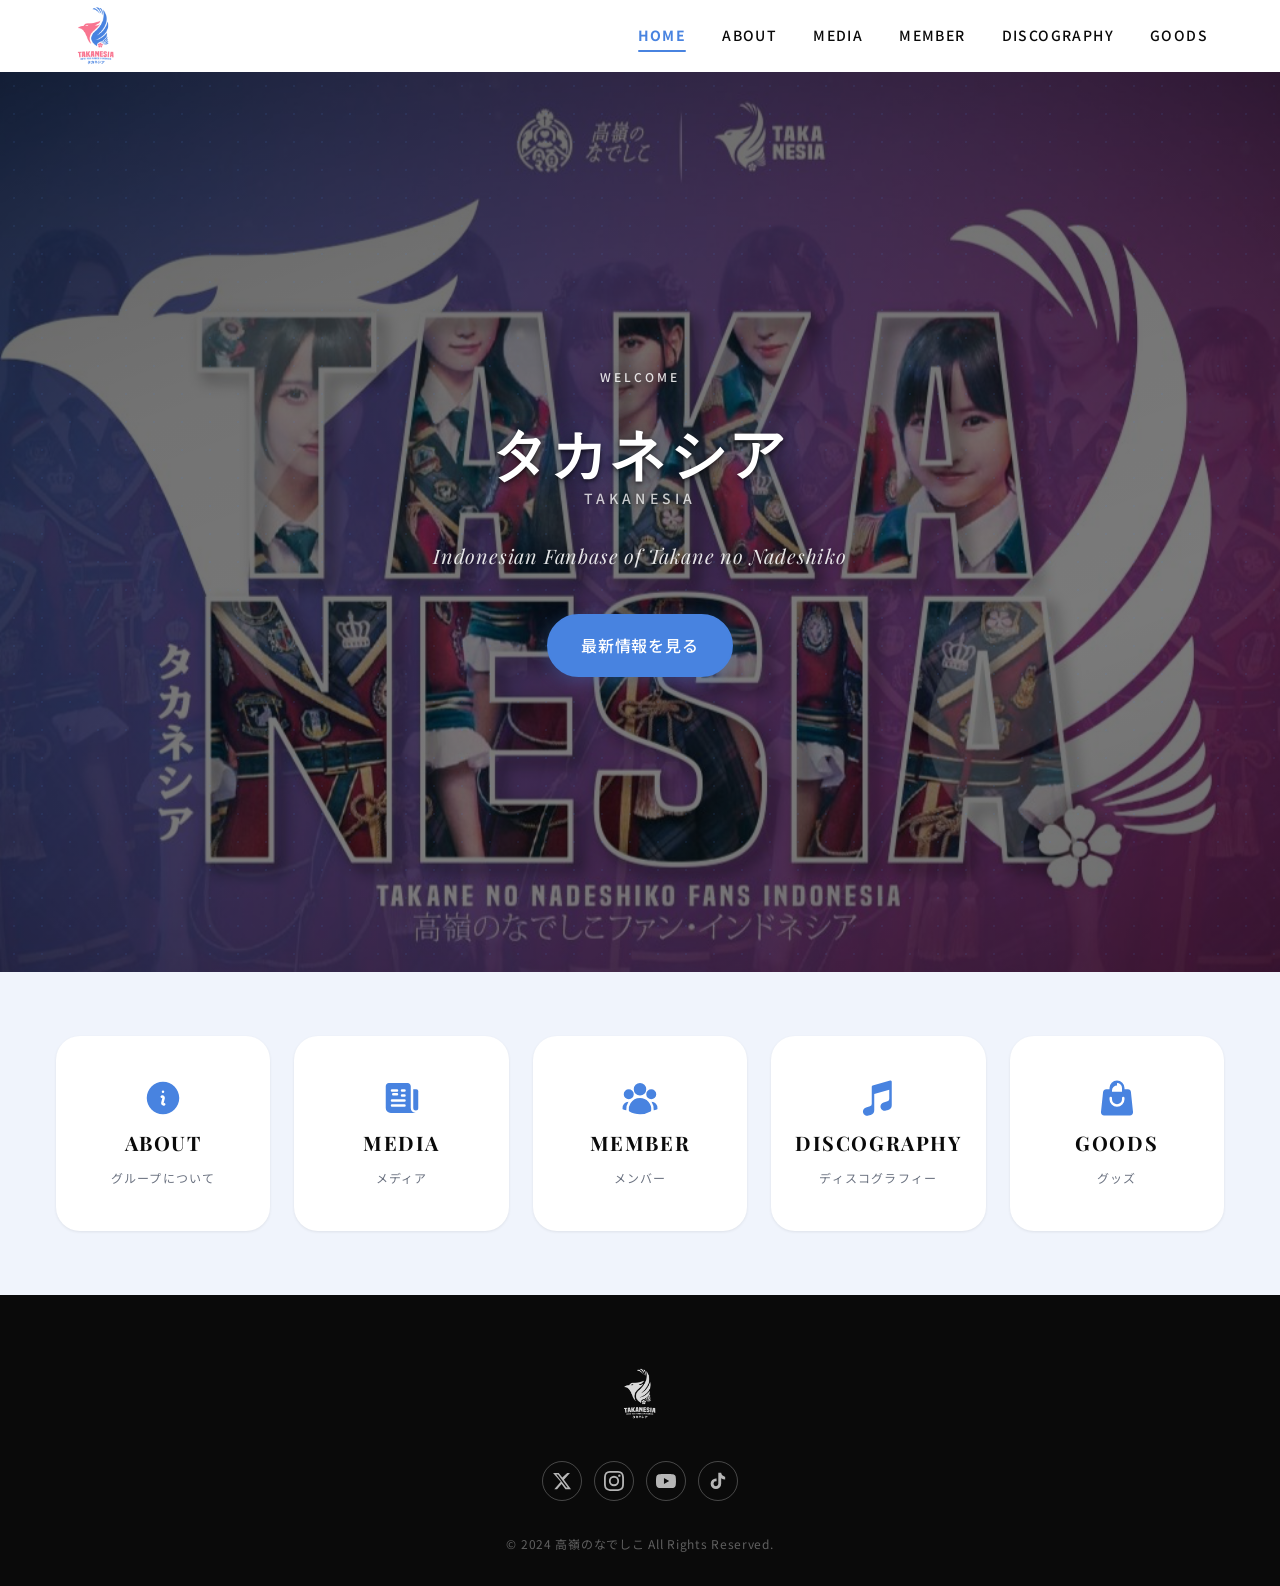
==== commit 2624dcfa: "Link GOODS to Instagram; add disco pagination Replace the local GOODS page with an external Instagra" ====
--- a/index.html
+++ b/index.html
@@ -56,7 +56,7 @@
           <li><a href="media.html" class="nav-link">MEDIA</a></li>
           <li><a href="member.html" class="nav-link">MEMBER</a></li>
           <li><a href="discography.html" class="nav-link">DISCOGRAPHY</a></li>
-          <li><a href="goods.html" class="nav-link">GOODS</a></li>
+          <li><a href="https://www.instagram.com/takanesia.id/" class="nav-link" target="_blank" rel="noopener noreferrer">GOODS</a></li>
         </ul>
       </nav>
 
@@ -154,8 +154,8 @@
           <p class="section-card-sub">ディスコグラフィー</p>
         </a>
 
-        <!-- [CARD] GOODS -->
-        <a href="goods.html" class="section-card">
+        <!-- [CARD] GOODS — opens Instagram in new tab -->
+        <a href="https://www.instagram.com/takanesia.id/" class="section-card" target="_blank" rel="noopener noreferrer">
           <!-- Shopping bag icon — represents merchandise -->
           <div class="section-card-icon" aria-hidden="true">
             <svg xmlns="http://www.w3.org/2000/svg" viewBox="0 0 24 24" fill="currentColor" width="40" height="40">
--- a/style.css
+++ b/style.css
@@ -42,11 +42,12 @@
 /* --- Smooth scrolling for the whole page --- */
 html {
   scroll-behavior: smooth;
-  overflow-x: hidden; /* prevent any element from causing a horizontal scrollbar */
+  /* Note: overflow-x removed from html — it breaks position:sticky on the header.
+     Horizontal overflow is handled by body instead. */
 }
 
 body {
-  overflow-x: hidden; /* belt-and-suspenders: block horizontal overflow at body level */
+  overflow-x: clip; /* clip (not hidden) prevents horizontal scroll without breaking sticky */
 }
 
 /* --- CSS Custom Properties (design tokens) --- */
@@ -997,14 +998,66 @@
   background-color: var(--color-white);
 }
 
-/* --- Disco grid: auto-fill columns, same sizing as .member-grid --- */
+/* --- Disco grid: 2 cols mobile, 3 cols desktop --- */
 .disco-grid {
   display: grid;
-  grid-template-columns: repeat(auto-fill, minmax(160px, 1fr));
+  grid-template-columns: repeat(2, 1fr);
   gap: var(--space-6);
   max-width: var(--max-width);
   margin-inline: auto;
   padding-inline: var(--space-4);
+}
+
+@media (min-width: 768px) {
+  .disco-grid {
+    grid-template-columns: repeat(3, 1fr);
+  }
+}
+
+/* --- Pagination: numbered page buttons --- */
+.disco-pagination {
+  display: flex;
+  justify-content: center;
+  align-items: center;
+  gap: var(--space-3);
+  margin-top: var(--space-10);
+  flex-wrap: wrap;
+}
+
+/* Individual page button */
+.disco-page-btn {
+  width: 44px;
+  height: 44px;
+  border-radius: 50%;
+  border: 2px solid var(--color-border);
+  background-color: var(--color-white);
+  color: var(--color-charcoal);
+  font-family: var(--font-body);
+  font-size: var(--fs-sm);
+  font-weight: 600;
+  cursor: pointer;
+  display: flex;
+  align-items: center;
+  justify-content: center;
+  transition:
+    background-color var(--transition-fast),
+    border-color var(--transition-fast),
+    color var(--transition-fast),
+    transform var(--transition-fast);
+}
+
+.disco-page-btn:hover {
+  border-color: var(--color-rose);
+  color: var(--color-rose);
+  transform: scale(1.08);
+}
+
+/* Active page: filled circle */
+.disco-page-btn--active {
+  background-color: var(--color-rose);
+  border-color: var(--color-rose);
+  color: var(--color-white);
+  box-shadow: 0 4px 12px rgba(72,131,224,0.35);
 }
 
 /* --- Disco card: same rounded card + hover lift as .member-card --- */
@@ -1507,9 +1560,9 @@
     grid-template-columns: repeat(3, 1fr);
   }
 
-  /* --- Disco grid: 4-5 columns on desktop (mirrors member grid) --- */
+  /* --- Disco grid: fixed 3 columns on desktop --- */
   .disco-grid {
-    grid-template-columns: repeat(auto-fill, minmax(200px, 1fr));
+    grid-template-columns: repeat(3, 1fr);
   }
 
   /* --- Disco scroll: show more cards --- */
